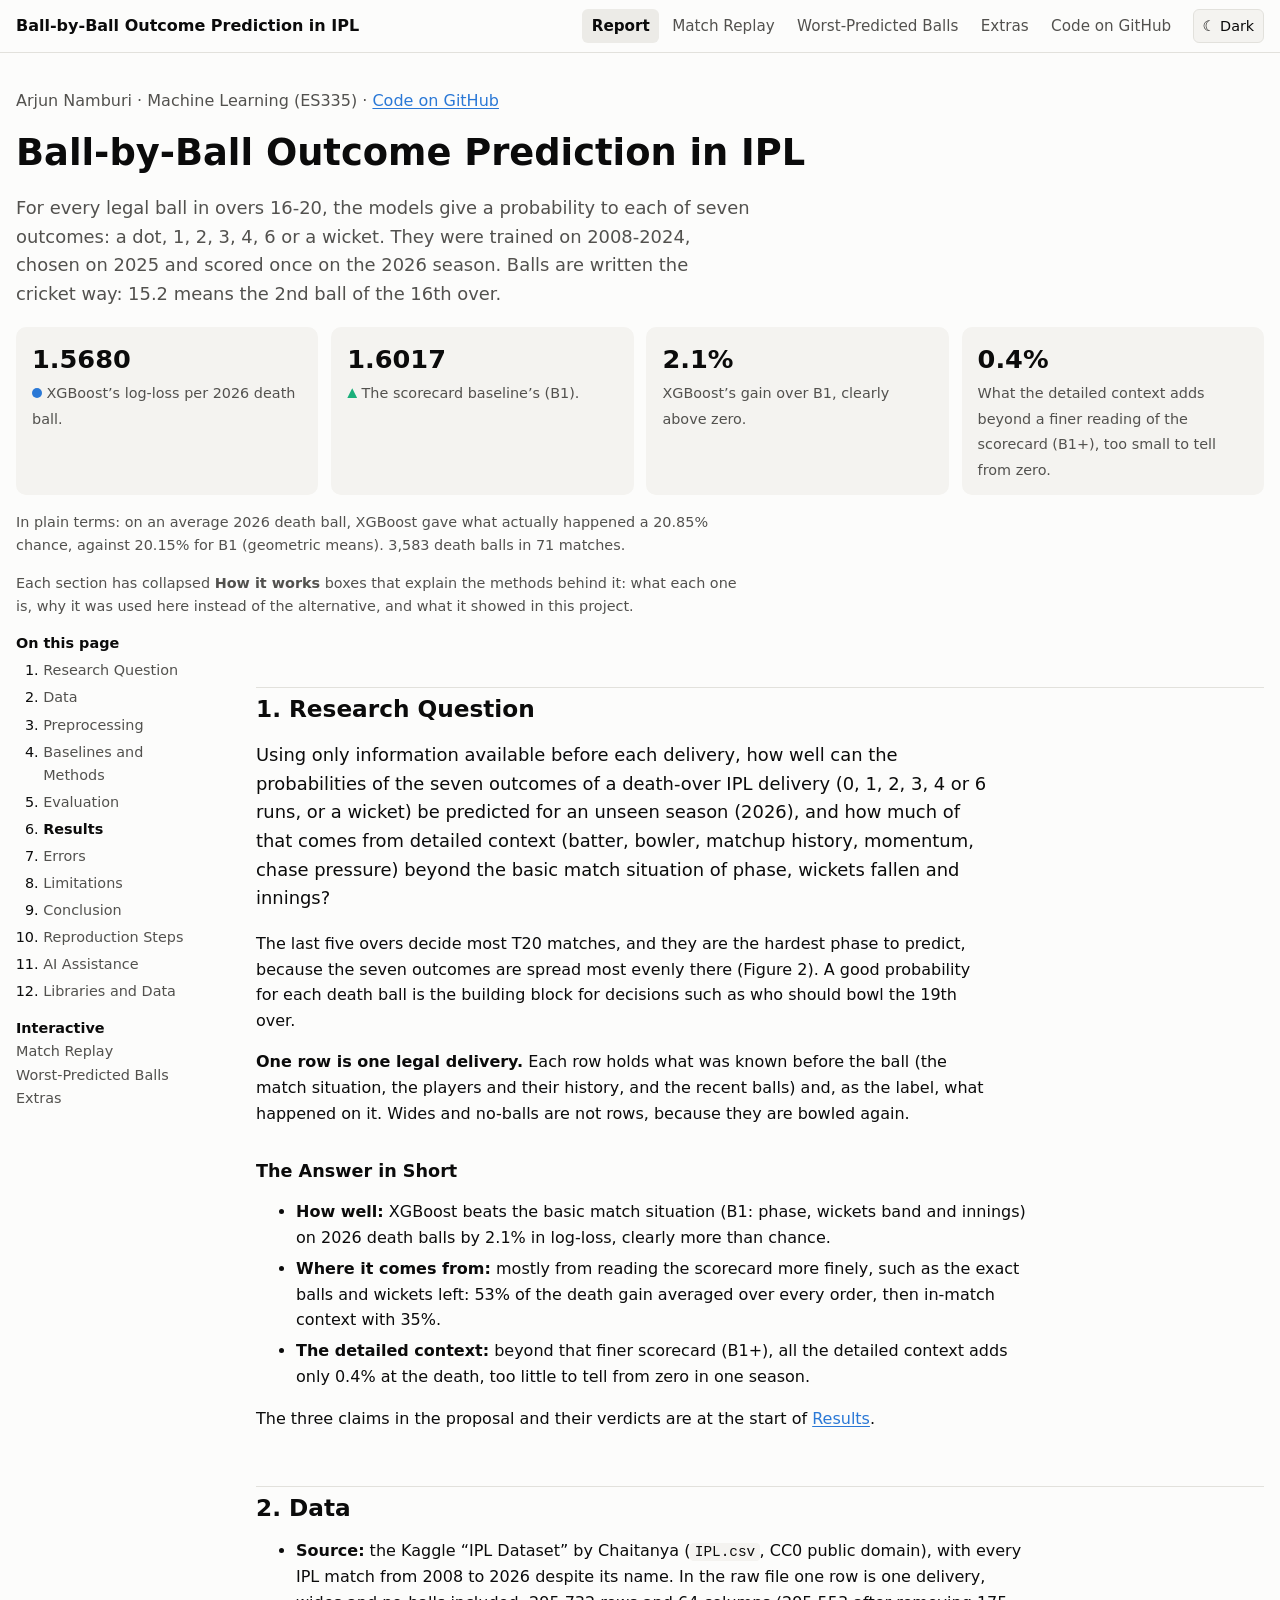
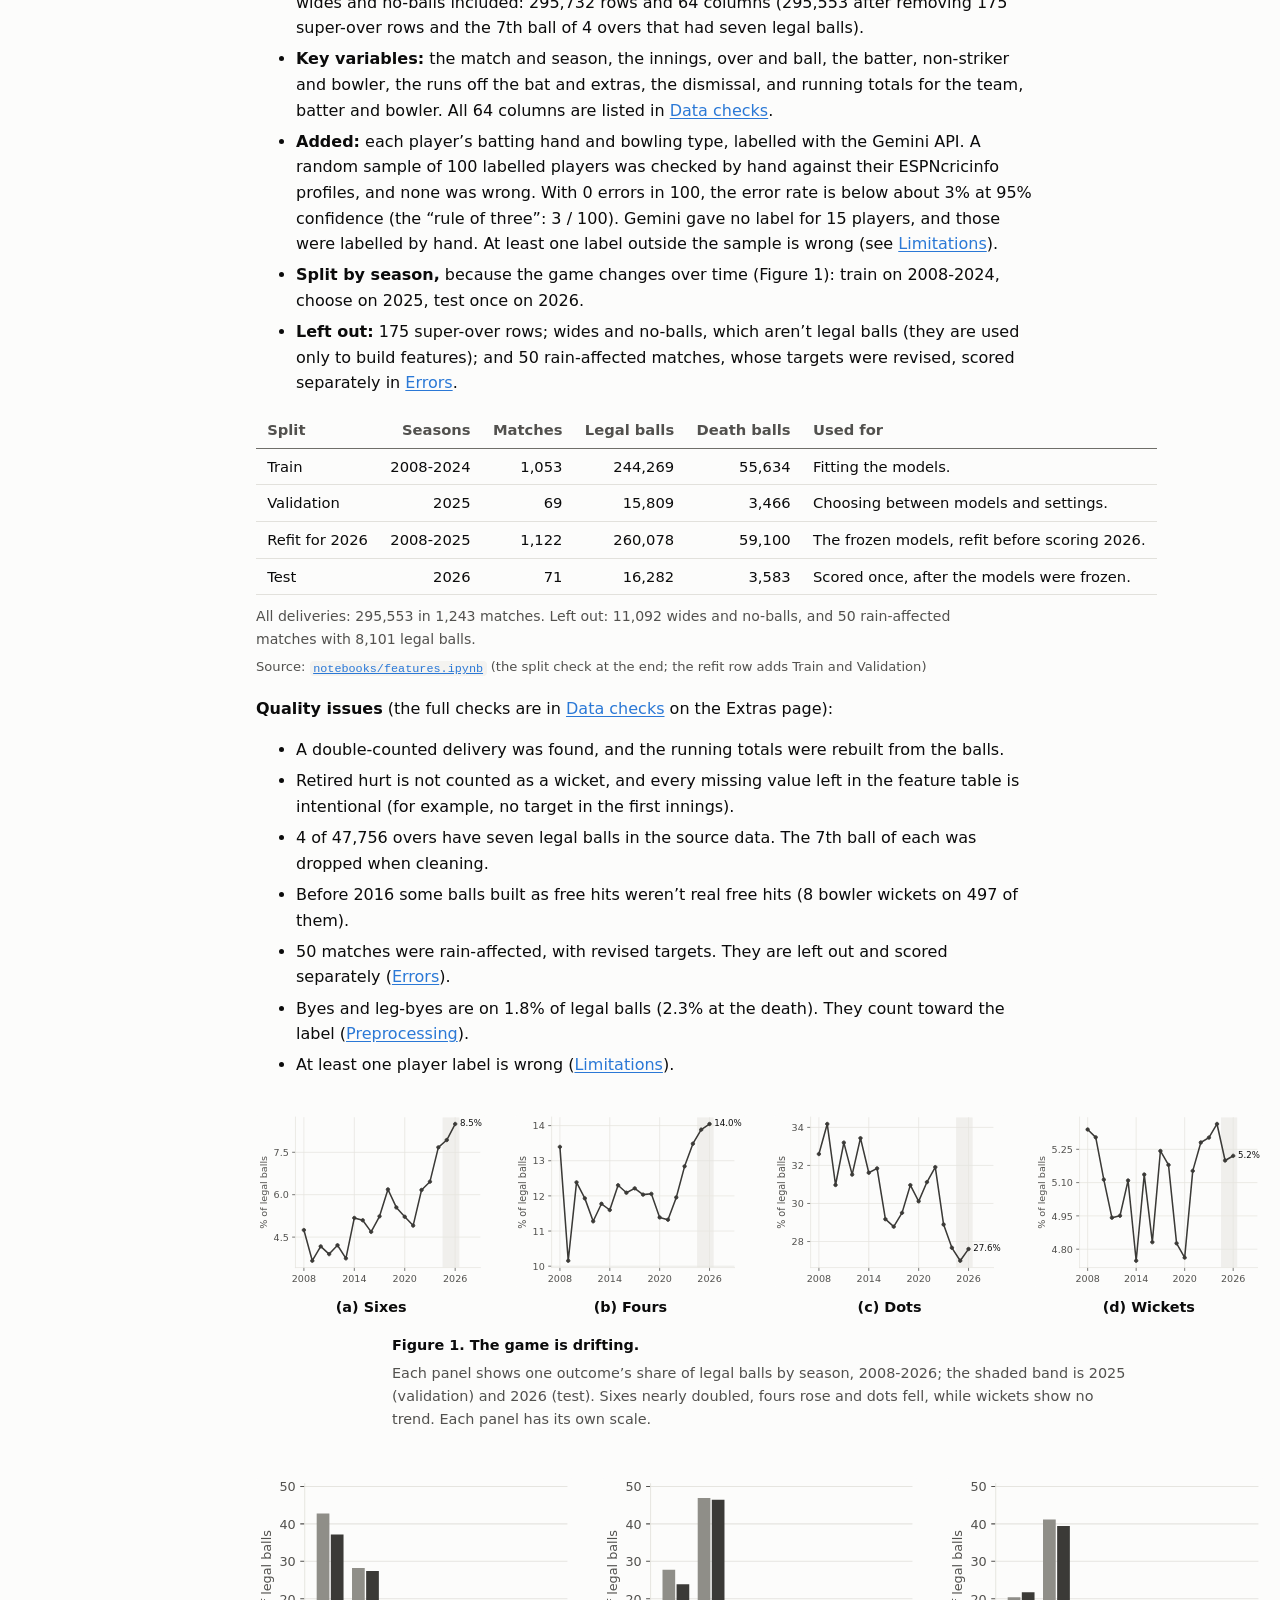
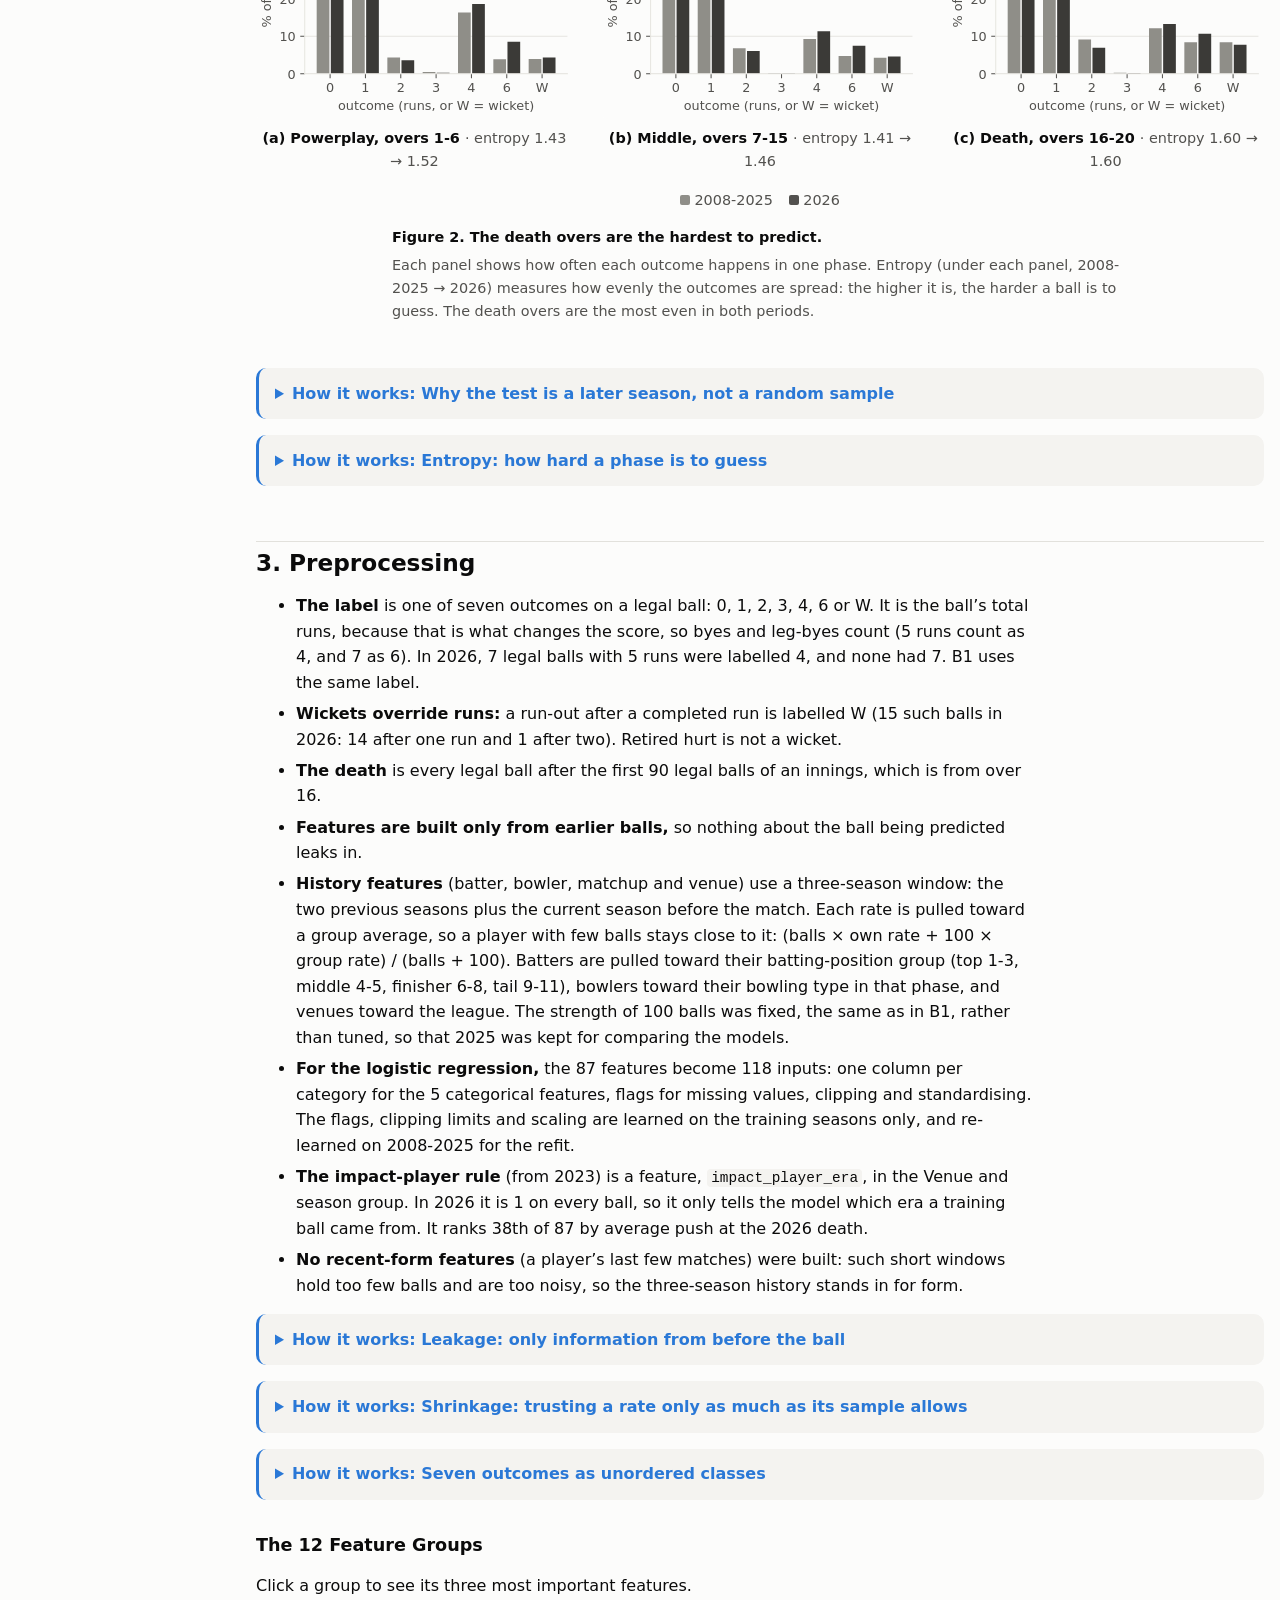
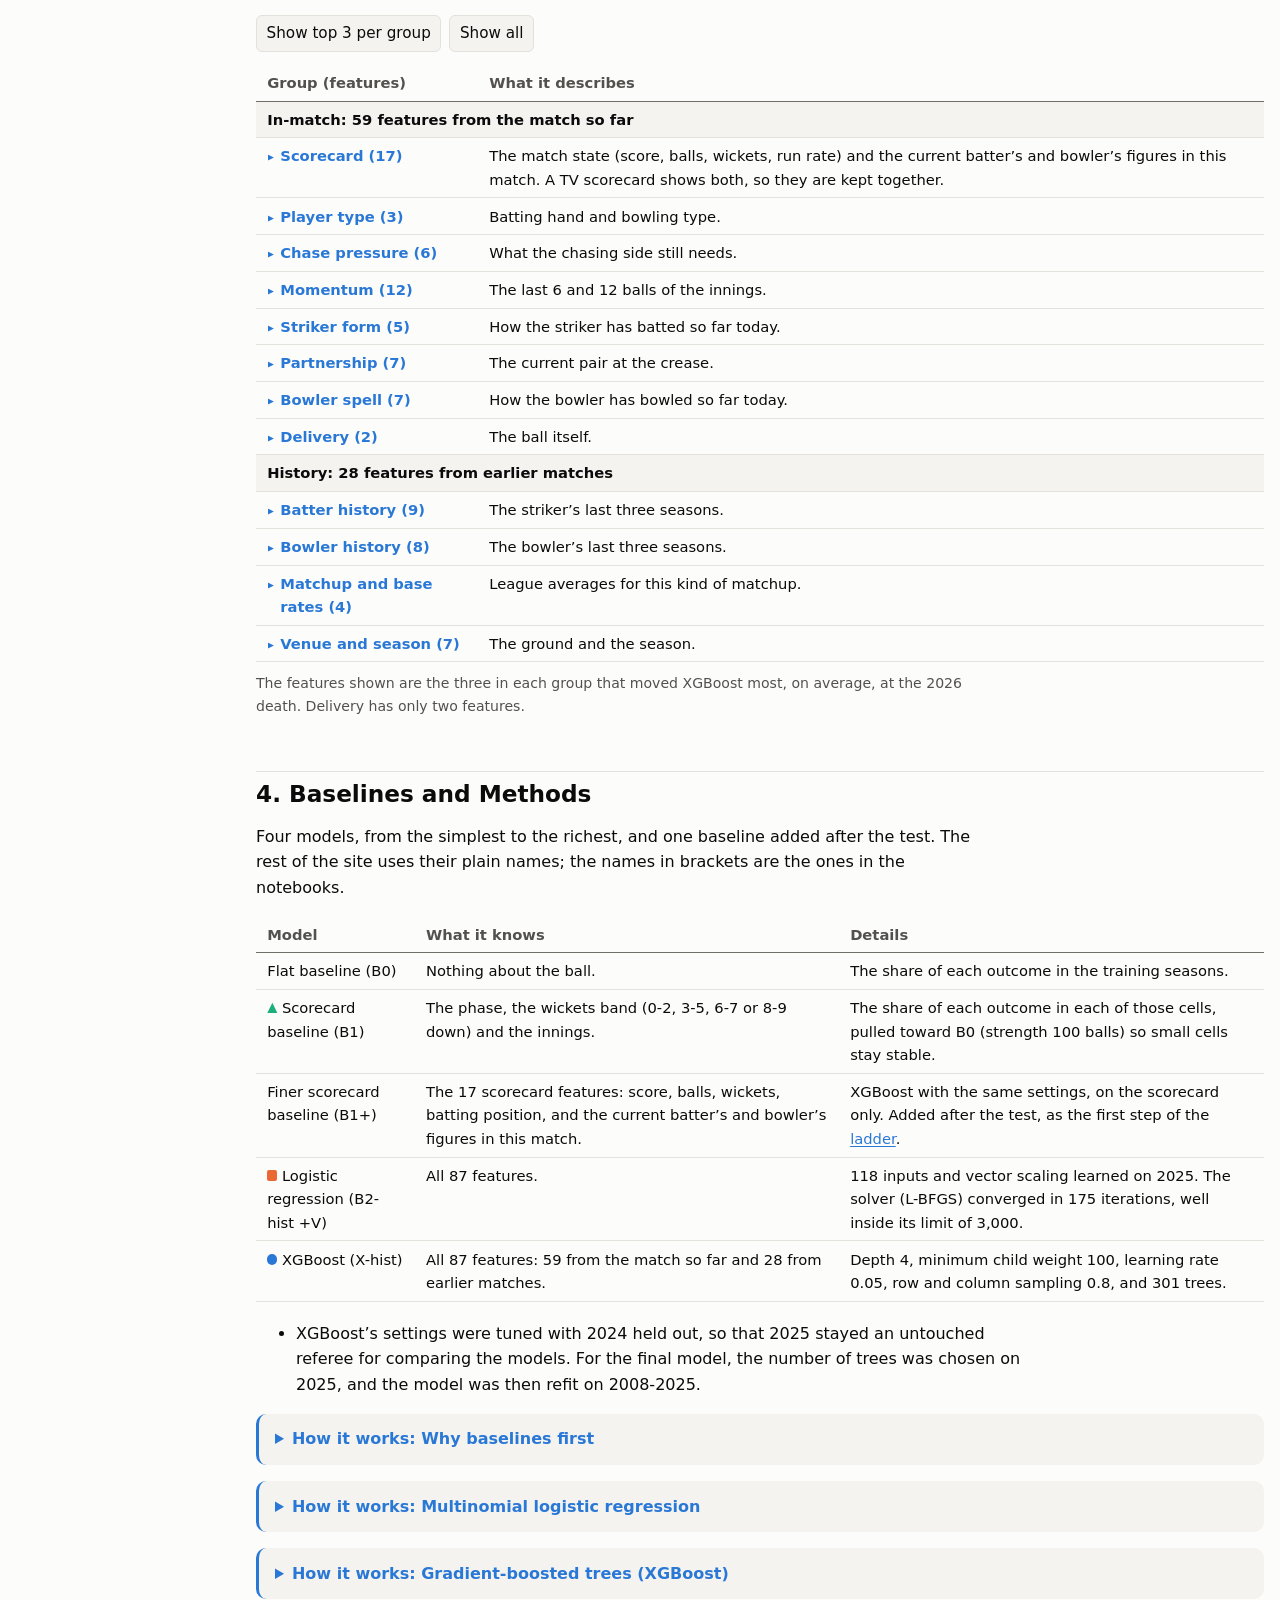
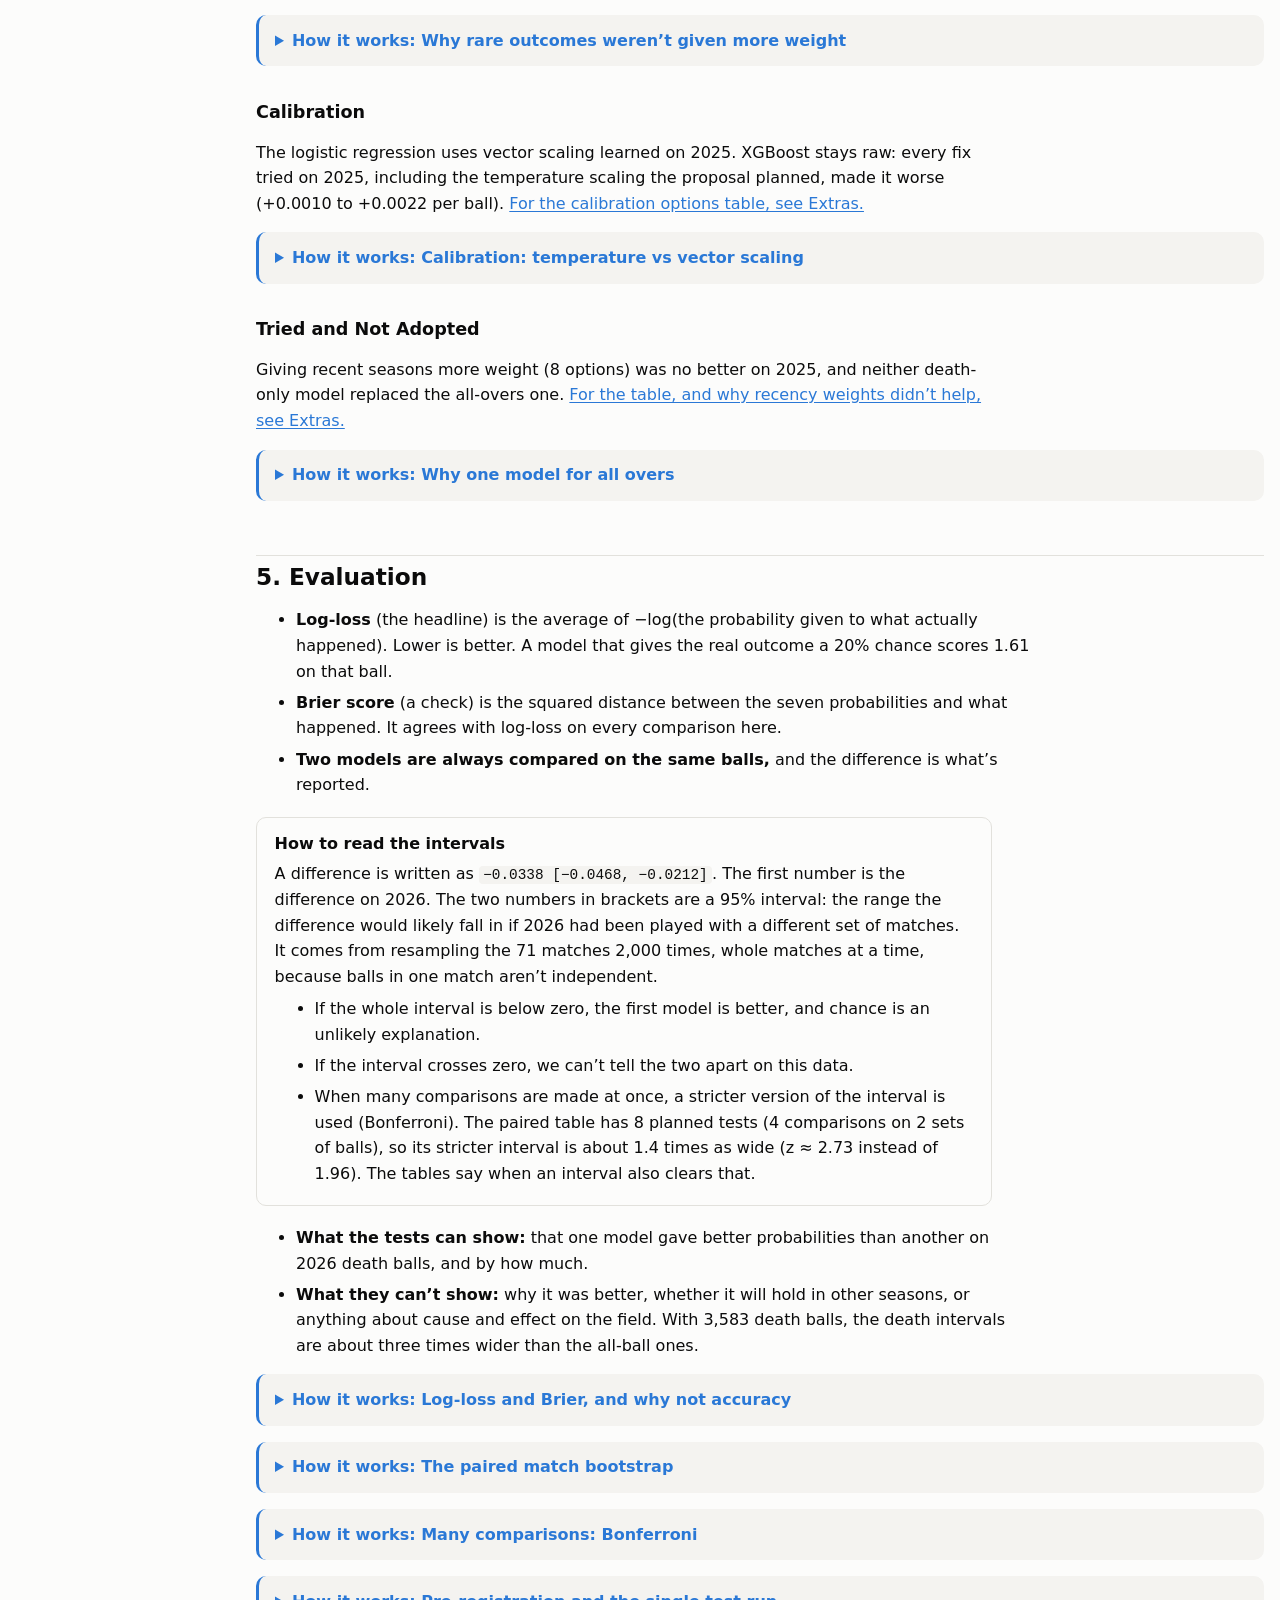
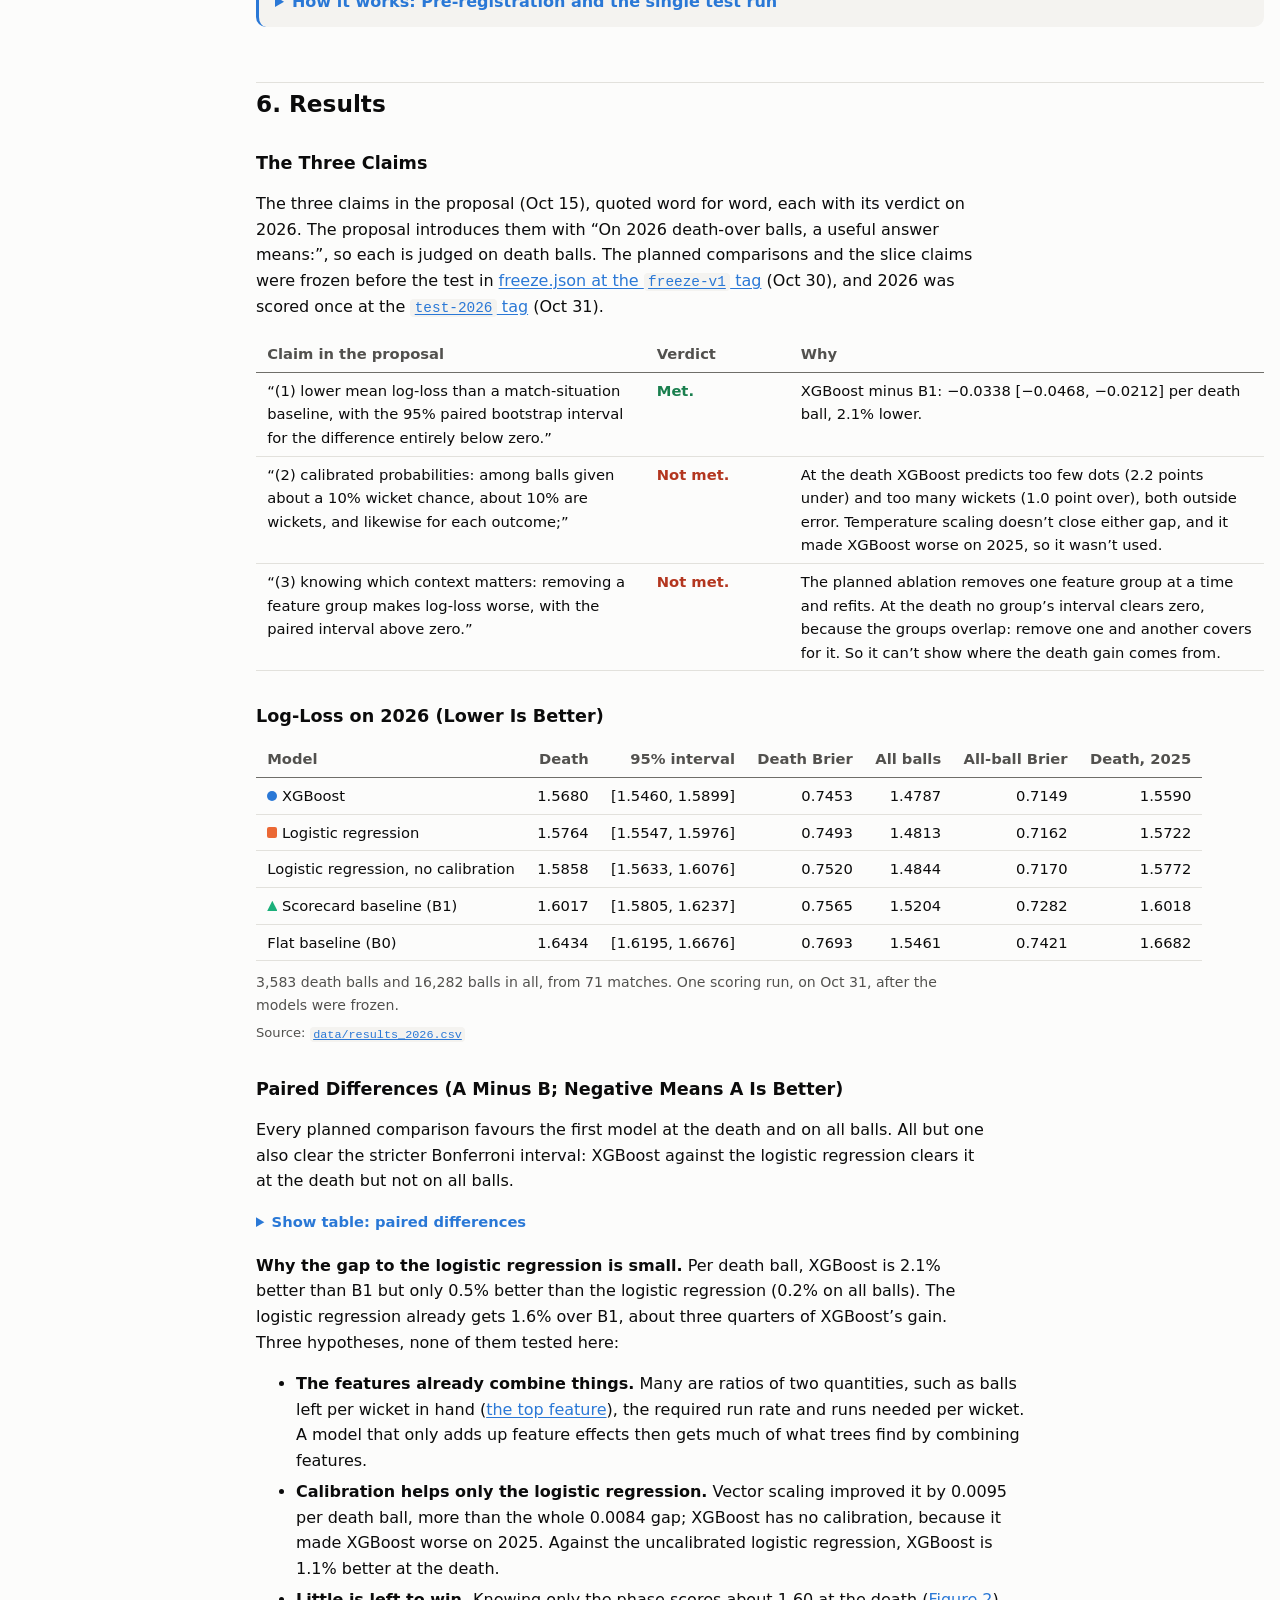
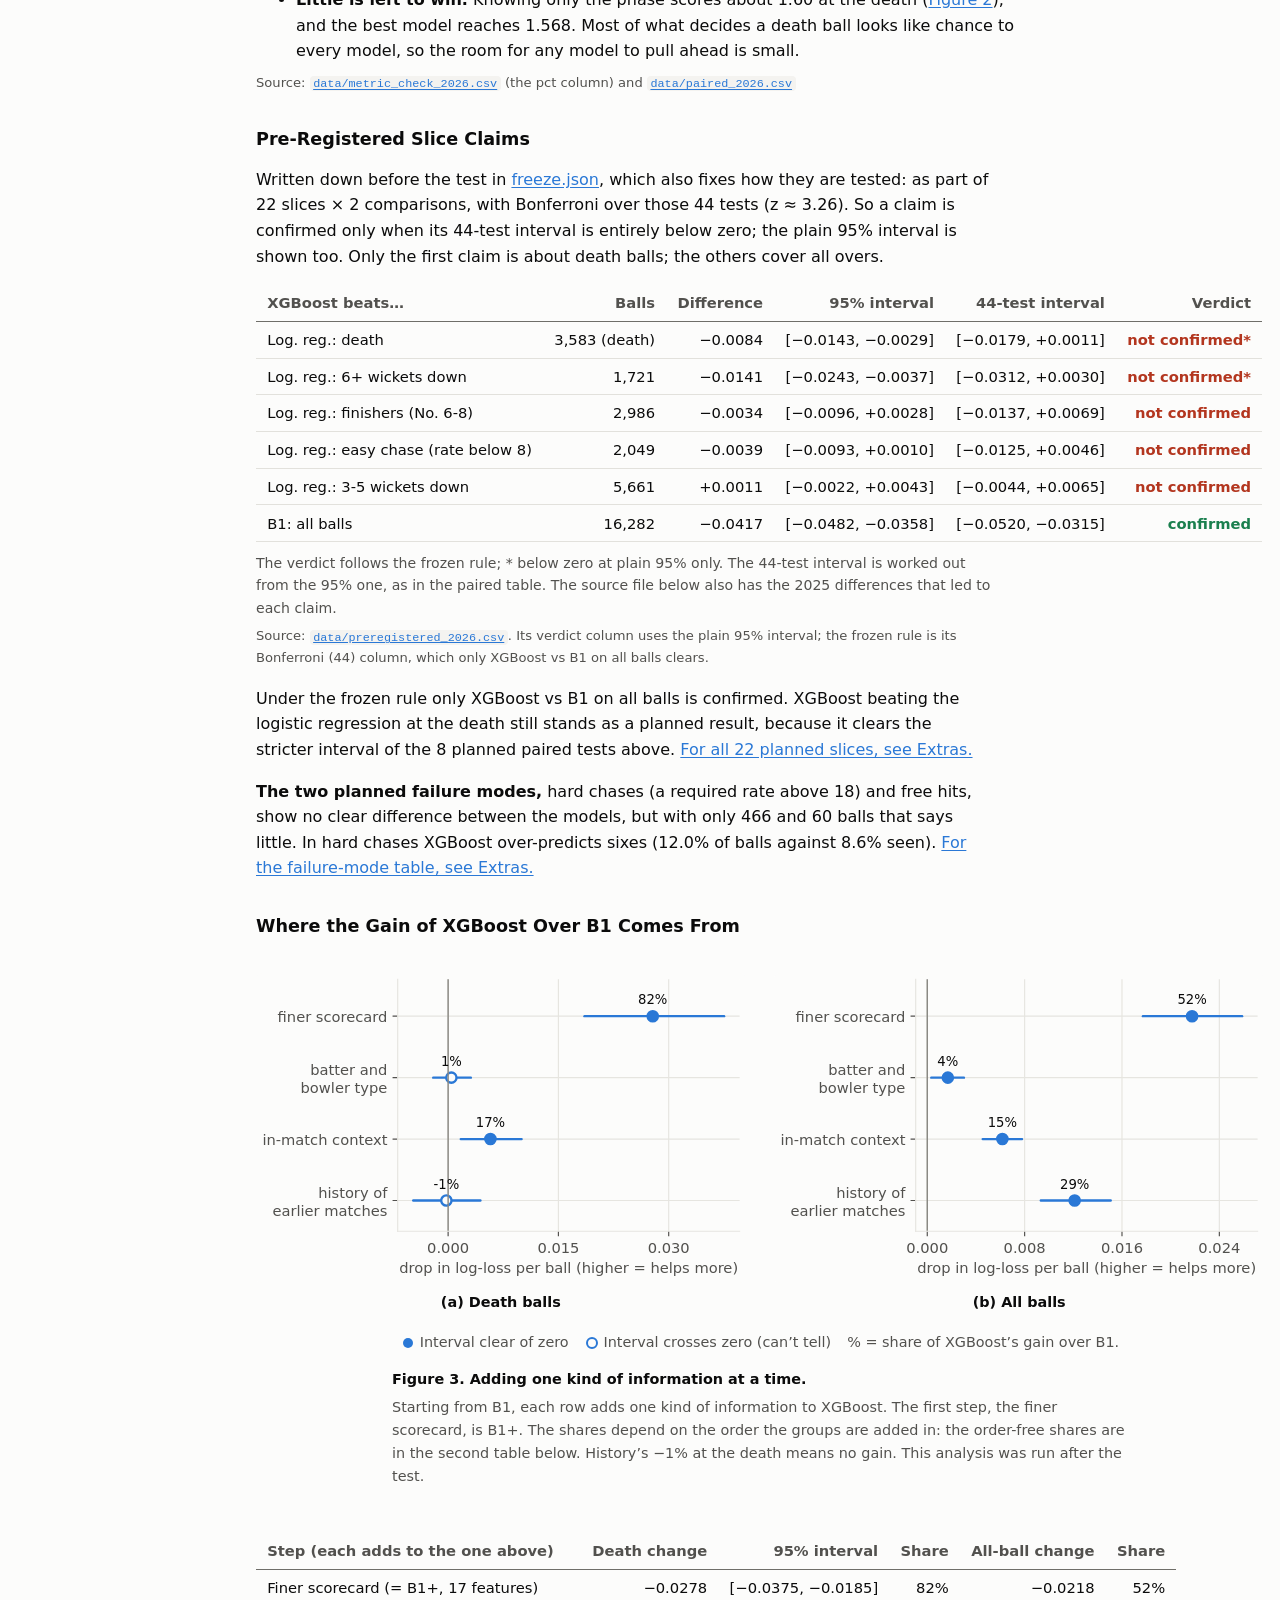
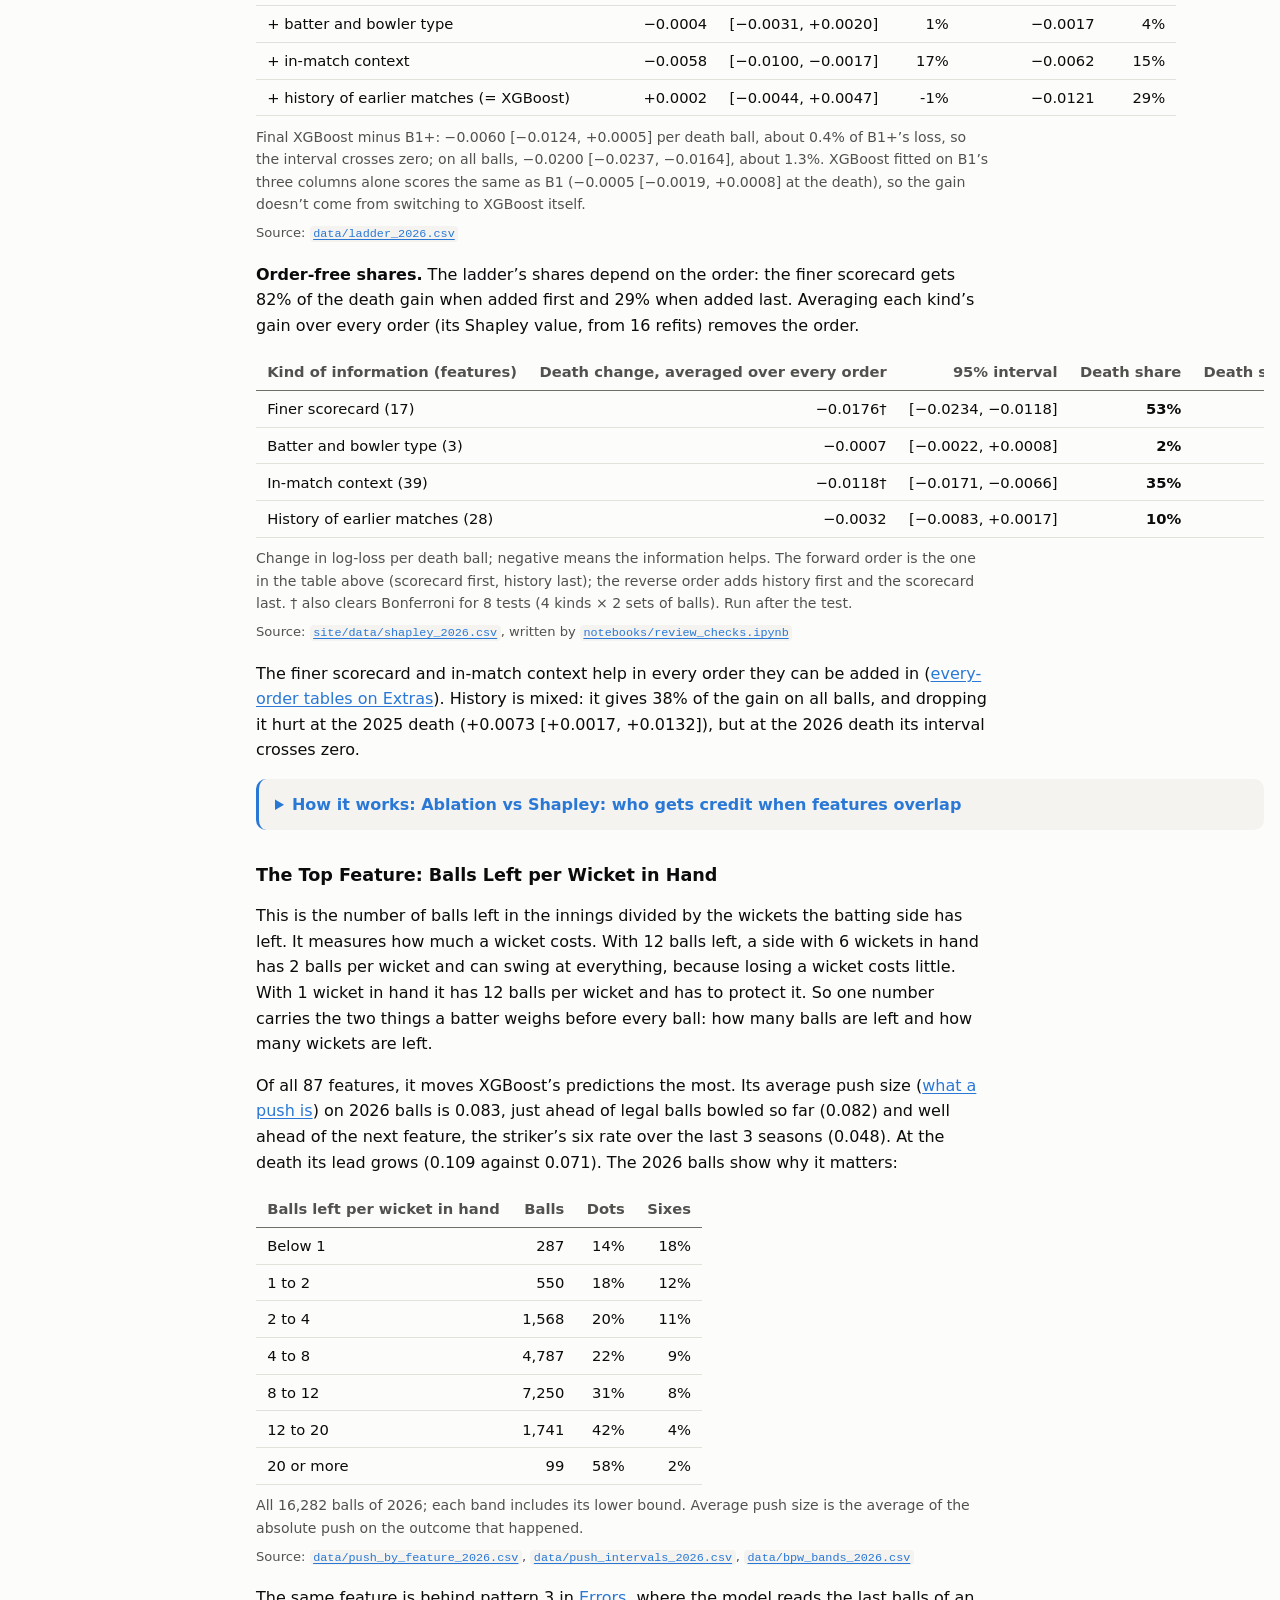
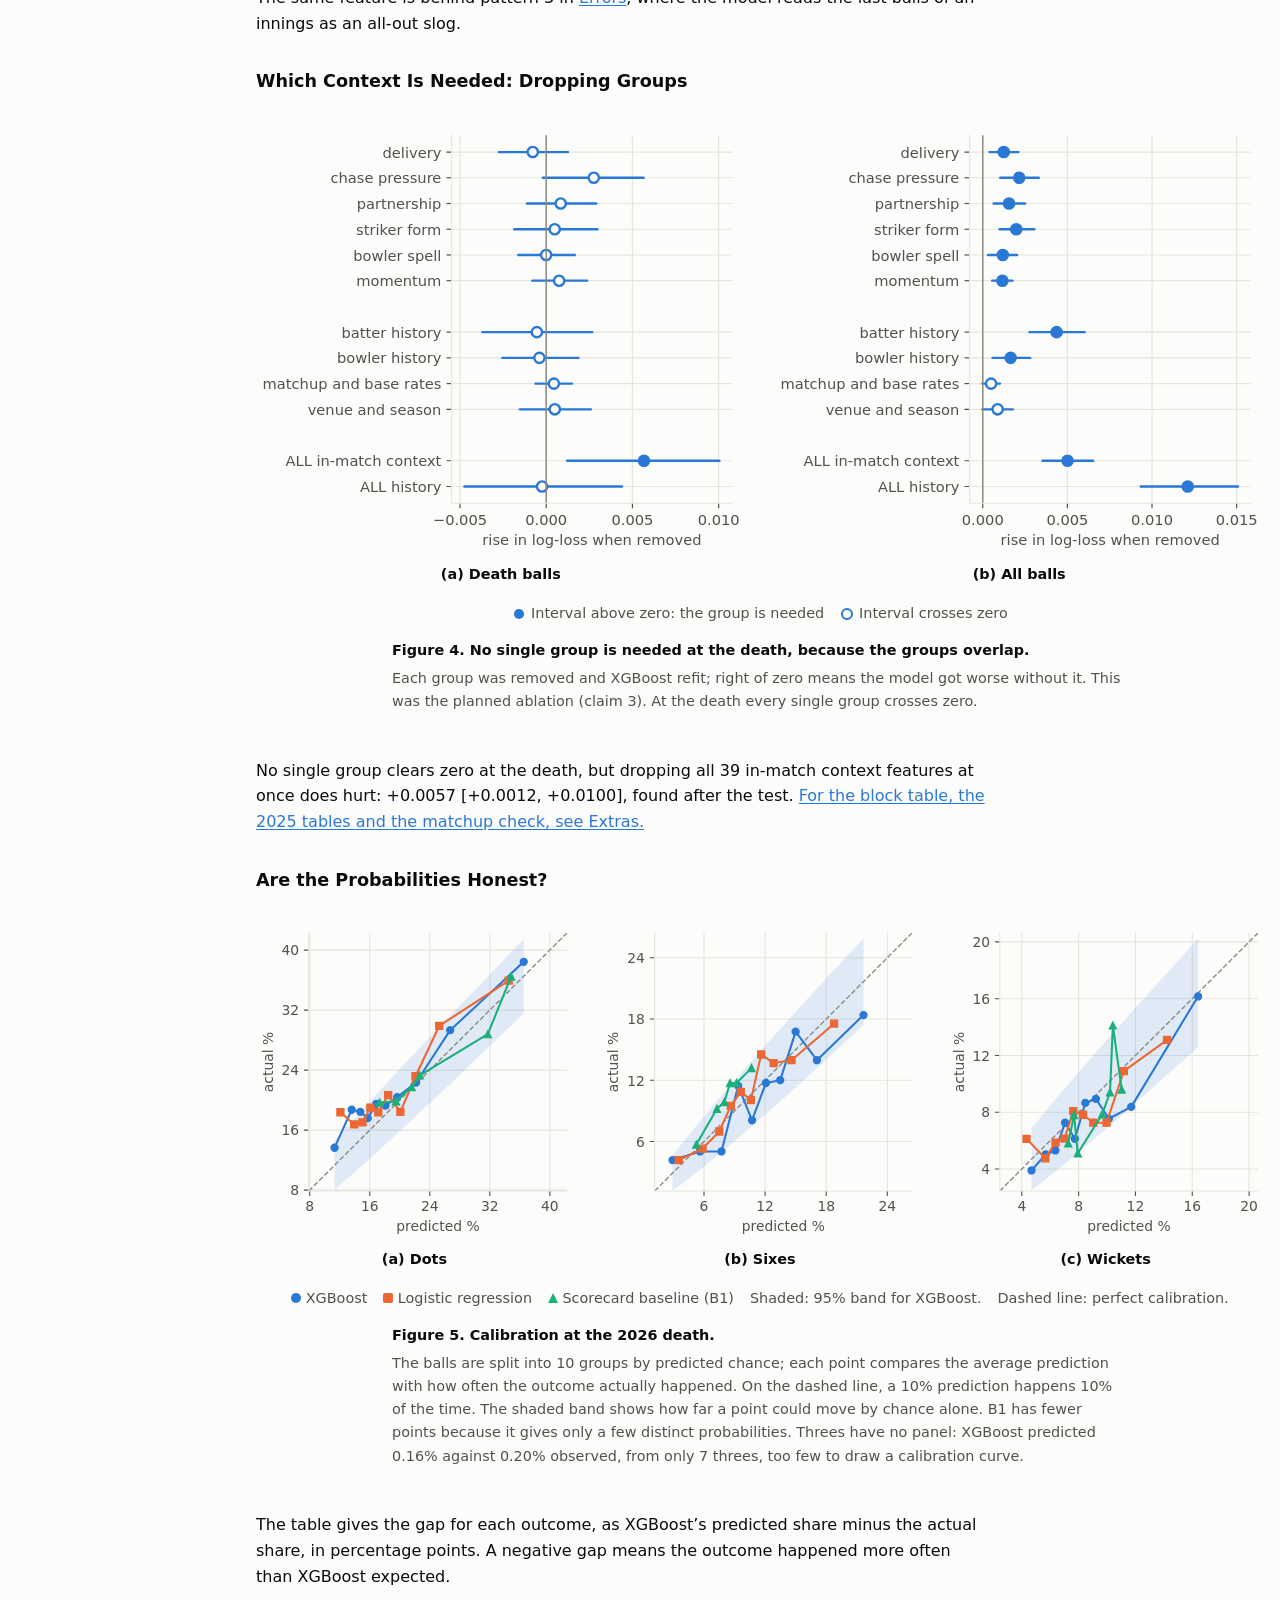
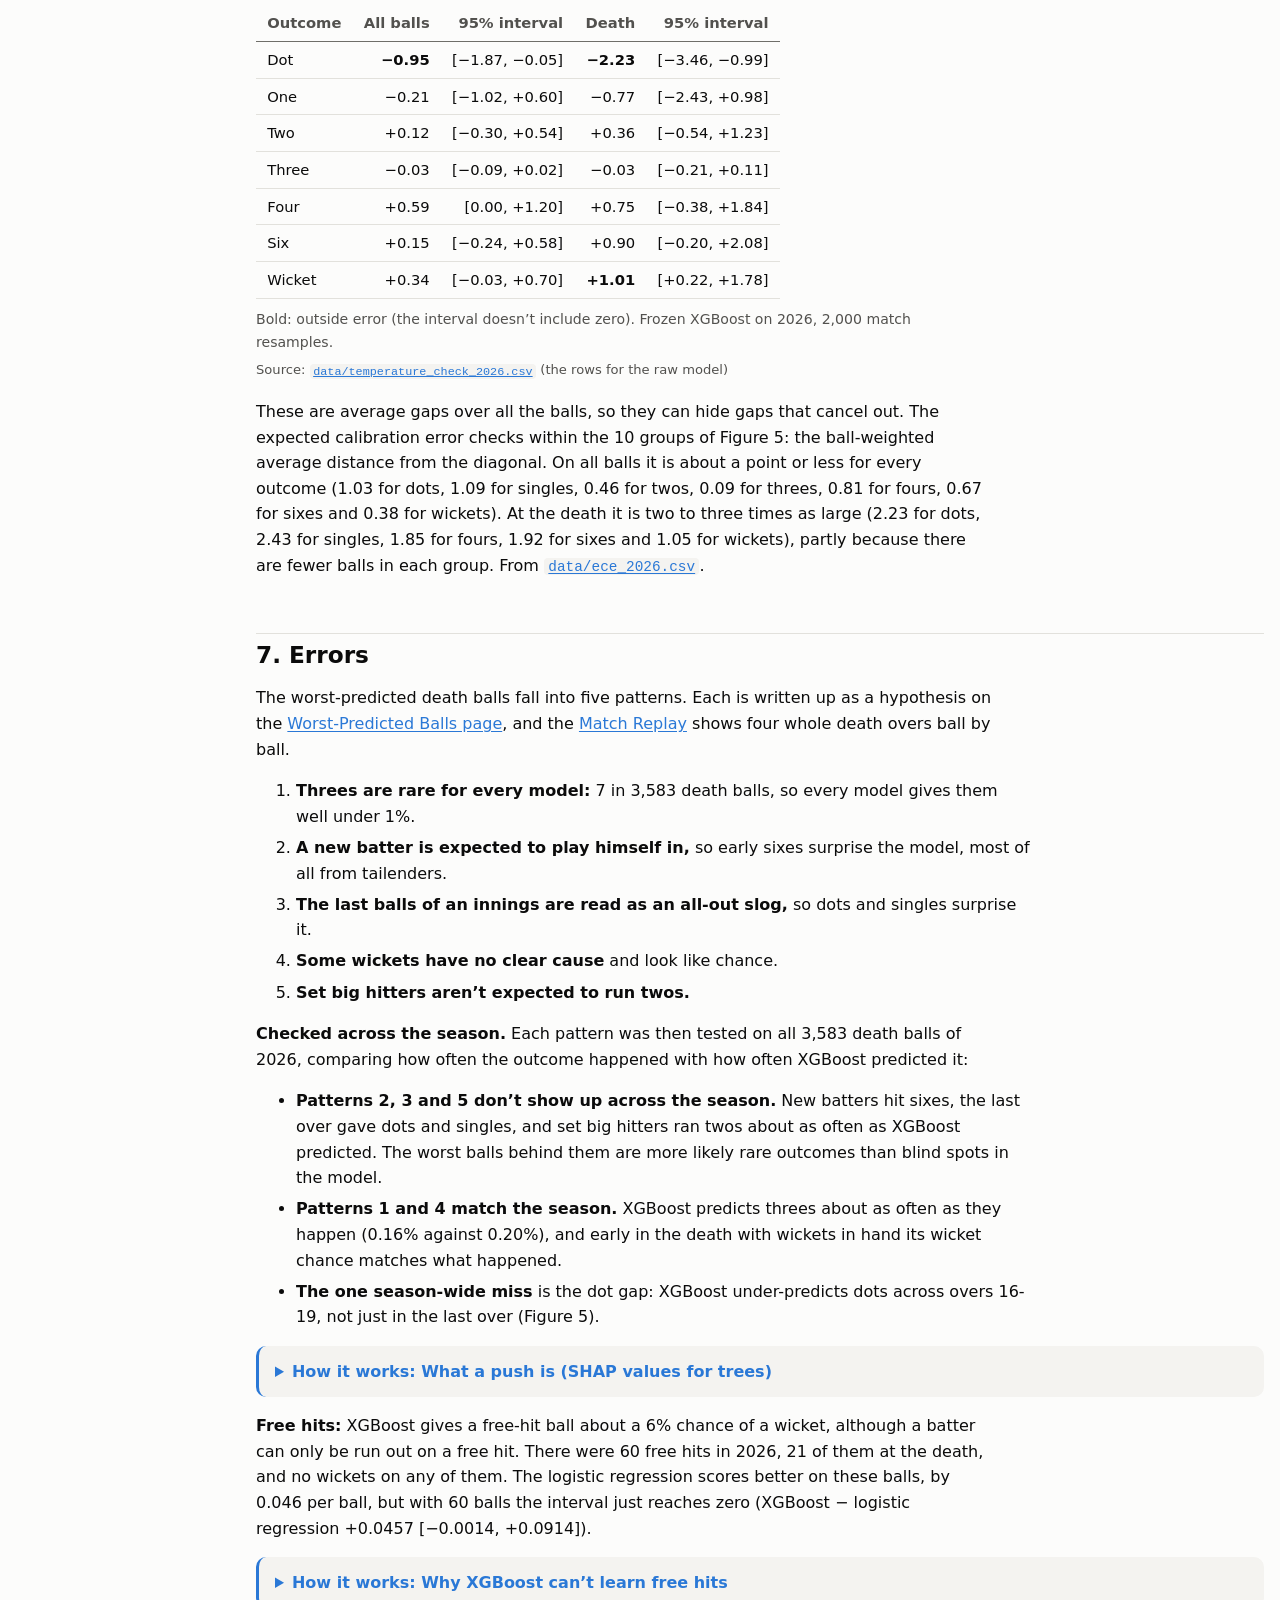
==== index.html @ 98d11770 "AI disclosure: Arjun's wording for his role (site and README)" ====
<!doctype html>
<html lang="en">
<head>
<meta charset="utf-8">
<meta name="viewport" content="width=device-width, initial-scale=1">
<title>Ball-by-Ball Outcome Prediction in IPL</title>
<meta name="description" content="How well can a model predict each ball of the IPL's death overs in a season it has never seen? Tested once on the 2026 season.">
<!-- COPY-PASTE: the report page. Sections follow the proposal. Tables are filled from data/*.csv. -->
<script>try{var t=localStorage.getItem('theme');if(t)document.documentElement.dataset.theme=t;}catch(e){}</script>
<link rel="stylesheet" href="site/css/site.css">
</head>
<body data-root="" data-page="report">
<main>
<p class="muted">Arjun Namburi · Machine Learning (ES335) · <a href="https://github.com/arjunnamburi/ml_death_overs_ipl">Code on GitHub</a></p>
<h1>Ball-by-Ball Outcome Prediction in IPL</h1>
<p class="lede">For every legal ball in overs 16-20, the models give a probability to each of seven outcomes: a dot, 1, 2, 3, 4, 6 or a wicket. They were trained on 2008-2024, chosen on 2025 and scored once on the 2026 season. Balls are written the cricket way: 15.2 means the 2nd ball of the 16th over.</p>

<div class="headline">
  <div class="stat"><b>1.5680</b><span><span class="dot xgb"></span>XGBoost’s log-loss per 2026 death ball.</span></div>
  <div class="stat"><b>1.6017</b><span><span class="dot b1"></span>The scorecard baseline’s (B1).</span></div>
  <div class="stat"><b>2.1%</b><span>XGBoost’s gain over B1, clearly above zero.</span></div>
  <div class="stat"><b>0.4%</b><span>What the detailed context adds beyond a finer reading of the scorecard (B1+), too small to tell from zero.</span></div>
</div>
<p class="muted" style="font-size:.9rem">In plain terms: on an average 2026 death ball, XGBoost gave what actually happened a 20.85% chance, against 20.15% for B1 (geometric means). 3,583 death balls in 71 matches.</p>
<p class="muted" style="font-size:.9rem">Each section has collapsed <b>How it works</b> boxes that explain the methods behind it: what each one is, why it was used here instead of the alternative, and what it showed in this project.</p>


<div class="with-toc">
<nav class="toc" aria-label="Sections">
  <b>On this page</b>
  <ol>
    <li><a href="#question">Research Question</a></li>
    <li><a href="#data">Data</a></li>
    <li><a href="#preprocessing">Preprocessing</a></li>
    <li><a href="#methods">Baselines and Methods</a></li>
    <li><a href="#evaluation">Evaluation</a></li>
    <li><a href="#results">Results</a></li>
    <li><a href="#errors">Errors</a></li>
    <li><a href="#limitations">Limitations</a></li>
    <li><a href="#conclusion">Conclusion</a></li>
    <li><a href="#reproduce">Reproduction Steps</a></li>
    <li><a href="#ai">AI Assistance</a></li>
    <li><a href="#credits">Libraries and Data</a></li>
  </ol>
  <p><b>Interactive</b><br><a href="site/replay.html">Match Replay</a><br><a href="site/worst.html">Worst-Predicted Balls</a><br><a href="site/extras.html">Extras</a></p>
</nav>

<article>

<!-- ================================================================ -->
<h2 id="question">1. Research Question</h2>
<p class="lede" style="color:var(--ink)">Using only information available before each delivery, how well can the probabilities of the seven outcomes of a death-over IPL delivery (0, 1, 2, 3, 4 or 6 runs, or a wicket) be predicted for an unseen season (2026), and how much of that comes from detailed context (batter, bowler, matchup history, momentum, chase pressure) beyond the basic match situation of phase, wickets fallen and innings?</p>
<p>The last five overs decide most T20 matches, and they are the hardest phase to predict, because the seven outcomes are spread most evenly there (Figure 2). A good probability for each death ball is the building block for decisions such as who should bowl the 19th over.</p>
<p><b>One row is one legal delivery.</b> Each row holds what was known before the ball (the match situation, the players and their history, and the recent balls) and, as the label, what happened on it. Wides and no-balls are not rows, because they are bowled again.</p>
<h3>The Answer in Short</h3>
<ul>
  <li><b>How well:</b> XGBoost beats the basic match situation (B1: phase, wickets band and innings) on 2026 death balls by 2.1% in log-loss, clearly more than chance.</li>
  <li><b>Where it comes from:</b> mostly from reading the scorecard more finely, such as the exact balls and wickets left: 53% of the death gain averaged over every order, then in-match context with 35%.</li>
  <li><b>The detailed context:</b> beyond that finer scorecard (B1+), all the detailed context adds only 0.4% at the death, too little to tell from zero in one season.</li>
</ul>
<p>The three claims in the proposal and their verdicts are at the start of <a href="#claims">Results</a>.</p>

<!-- ================================================================ -->
<h2 id="data">2. Data</h2>
<ul>
  <li><b>Source:</b> the Kaggle “IPL Dataset” by Chaitanya (<code>IPL.csv</code>, CC0 public domain), with every IPL match from 2008 to 2026 despite its name. In the raw file one row is one delivery, wides and no-balls included: 295,732 rows and 64 columns (295,553 after removing 175 super-over rows and the 7th ball of 4 overs that had seven legal balls).</li>
  <li><b>Key variables:</b> the match and season, the innings, over and ball, the batter, non-striker and bowler, the runs off the bat and extras, the dismissal, and running totals for the team, batter and bowler. All 64 columns are listed in <a href="site/extras.html#data-checks">Data checks</a>.</li>
  <li><b>Added:</b> each player’s batting hand and bowling type, labelled with the Gemini API. A random sample of 100 labelled players was checked by hand against their ESPNcricinfo profiles, and none was wrong. With 0 errors in 100, the error rate is below about 3% at 95% confidence (the “rule of three”: 3 / 100). Gemini gave no label for 15 players, and those were labelled by hand. At least one label outside the sample is wrong (see <a href="#limitations">Limitations</a>).</li>
  <li><b>Split by season,</b> because the game changes over time (Figure 1): train on 2008-2024, choose on 2025, test once on 2026.</li>
  <li><b>Left out:</b> 175 super-over rows; wides and no-balls, which aren’t legal balls (they are used only to build features); and 50 rain-affected matches, whose targets were revised, scored separately in <a href="#errors">Errors</a>.</li>
</ul>
<div class="table-wrap"><table>
<thead><tr><th>Split</th><th>Seasons</th><th>Matches</th><th>Legal balls</th><th>Death balls</th><th class="l">Used for</th></tr></thead>
<tbody>
<tr><td>Train</td><td>2008-2024</td><td>1,053</td><td>244,269</td><td>55,634</td><td class="l">Fitting the models.</td></tr>
<tr><td>Validation</td><td>2025</td><td>69</td><td>15,809</td><td>3,466</td><td class="l">Choosing between models and settings.</td></tr>
<tr><td>Refit for 2026</td><td>2008-2025</td><td>1,122</td><td>260,078</td><td>59,100</td><td class="l">The frozen models, refit before scoring 2026.</td></tr>
<tr><td>Test</td><td>2026</td><td>71</td><td>16,282</td><td>3,583</td><td class="l">Scored once, after the models were frozen.</td></tr>
</tbody>
</table></div>
<p class="muted" style="font-size:.88rem;margin-top:-.6rem">All deliveries: 295,553 in 1,243 matches. Left out: 11,092 wides and no-balls, and 50 rain-affected matches with 8,101 legal balls.</p>
<p class="src">Source: <a href="https://github.com/arjunnamburi/ml_death_overs_ipl/blob/main/notebooks/features.ipynb"><code>notebooks/features.ipynb</code></a> (the split check at the end; the refit row adds Train and Validation)</p>
<p><b>Quality issues</b> (the full checks are in <a href="site/extras.html#data-checks">Data checks</a> on the Extras page):</p>
<ul>
  <li>A double-counted delivery was found, and the running totals were rebuilt from the balls.</li>
  <li>Retired hurt is not counted as a wicket, and every missing value left in the feature table is intentional (for example, no target in the first innings).</li>
  <li>4 of 47,756 overs have seven legal balls in the source data. The 7th ball of each was dropped when cleaning.</li>
  <li>Before 2016 some balls built as free hits weren’t real free hits (8 bowler wickets on 497 of them).</li>
  <li>50 matches were rain-affected, with revised targets. They are left out and scored separately (<a href="#errors">Errors</a>).</li>
  <li>Byes and leg-byes are on 1.8% of legal balls (2.3% at the death). They count toward the label (<a href="#preprocessing">Preprocessing</a>).</li>
  <li>At least one player label is wrong (<a href="#limitations">Limitations</a>).</li>
</ul>

<figure class="fig">
  <div class="panels p4">
    <div class="panel"><img data-fig="site/img/drift_sixes" alt="Sixes rose from about 4% of legal balls in 2009 to 8.5% in 2026." width="330" height="250" loading="lazy"><span class="plabel">(a) Sixes</span></div>
    <div class="panel"><img data-fig="site/img/drift_fours" alt="Fours rose to 14% of legal balls by 2026." width="330" height="250" loading="lazy"><span class="plabel">(b) Fours</span></div>
    <div class="panel"><img data-fig="site/img/drift_dots" alt="Dots fell from about 34% to 27-28% of legal balls." width="330" height="250" loading="lazy"><span class="plabel">(c) Dots</span></div>
    <div class="panel"><img data-fig="site/img/drift_wickets" alt="Wickets move between about 4.8% and 5.4% with no trend." width="330" height="250" loading="lazy"><span class="plabel">(d) Wickets</span></div>
  </div>
  <figcaption><b>Figure 1. The game is drifting.</b> Each panel shows one outcome’s share of legal balls by season, 2008-2026; the shaded band is 2025 (validation) and 2026 (test). Sixes nearly doubled, fours rose and dots fell, while wickets show no trend. Each panel has its own scale.</figcaption>
</figure>

<figure class="fig">
  <div class="panels p3">
    <div class="panel"><img data-fig="site/img/phase_powerplay" alt="Powerplay outcome shares: in 2026 fewer dots and more fours and sixes than in 2008-2025." width="340" height="260" loading="lazy"><span class="plabel">(a) Powerplay, overs 1-6 <span>· entropy 1.43 → 1.52</span></span></div>
    <div class="panel"><img data-fig="site/img/phase_middle" alt="Middle-overs outcome shares: in 2026 fewer dots and more boundaries." width="340" height="260" loading="lazy"><span class="plabel">(b) Middle, overs 7-15 <span>· entropy 1.41 → 1.46</span></span></div>
    <div class="panel"><img data-fig="site/img/phase_death" alt="Death-overs outcome shares: the most even spread of outcomes in both periods." width="340" height="260" loading="lazy"><span class="plabel">(c) Death, overs 16-20 <span>· entropy 1.60 → 1.60</span></span></div>
  </div>
  <div class="legend"><span><span class="dot" style="background:#8f8e88;border-radius:2px"></span>2008-2025</span><span><span class="dot" style="background:var(--ink-2);border-radius:2px"></span>2026</span></div>
  <figcaption><b>Figure 2. The death overs are the hardest to predict.</b> Each panel shows how often each outcome happens in one phase. Entropy (under each panel, 2008-2025 → 2026) measures how evenly the outcomes are spread: the higher it is, the harder a ball is to guess. The death overs are the most even in both periods.</figcaption>
</figure>
<details class="howto concept"><summary>How it works: Why the test is a later season, not a random sample</summary><ul><li><b>What:</b> A time-based split trains on earlier seasons and tests on a later one. A random split would mix balls from every season into both sets.</li><li><b>Why here:</b> The game drifts (Figure 1): sixes nearly doubled from 2008 to 2026. A random split would let the model see 2026-style balls in training, so the test would look better than real use, where the model always predicts a season it hasn’t seen. Splitting by season also keeps every match whole, because balls in one match share a pitch, teams and conditions.</li><li><b>The choice:</b> Train on 2008-2024, choose between models on 2025 (validation), and score 2026 once. Choosing on a separate season keeps the test untouched: any choice made by looking at a set makes that set’s score optimistic.</li><li><b>What it showed:</b> The drift still matters. Trained up to 2025, XGBoost still under-predicts 2026 dots at the death, and calibration learned on one season didn’t carry over to the next (see the calibration box in section 4).</li><li><b>Trees can’t follow a trend:</b> A tree’s output is constant beyond its last split, so XGBoost treats a new season like the most similar seasons it was trained on and can’t carry a rising trend forward. The logistic regression can, but only in a straight line. That can’t explain the 2026 dot gap, though: death dots rose from 19.2% in 2025 to 21.8% in 2026, against the long trend, so a model that carried the trend forward would have missed by more. The dot gap looks like a change in 2026 itself rather than a failure to extrapolate, although this was not tested.</li></ul></details>
<details class="howto concept"><summary>How it works: Entropy: how hard a phase is to guess</summary><ul><li><b>What:</b> For outcome shares p<sub>1</sub> … p<sub>7</sub>, entropy is H = −Σ p<sub>k</sub> ln p<sub>k</sub>. It is 0 when one outcome always happens and largest, ln 7 ≈ 1.95, when all seven are equally likely.</li><li><b>Link to log-loss:</b> A model that knows only a phase’s true outcome shares, and gives every ball in the phase those shares, scores a log-loss equal to the entropy. So entropy is the score of “knowing the phase and nothing else”.</li><li><b>What it showed:</b> The death is the most even phase (1.60), so it is the hardest to guess. B1 scores 1.6017 at the 2026 death, about that level. XGBoost’s 1.5680 is below it, so the ball-level features tell it something beyond the phase.</li><li><b>Entropy plus a drift penalty:</b> A fixed set of shares q, learned on past seasons, scores H(p) + KL(p‖q) on balls whose true shares are p. The KL divergence is never negative and is zero only when q = p, so any mismatch, including drift between seasons, adds to the score. B0 gives every death ball the all-overs training shares (31% dots, against 22% at the 2026 death), so it scores 1.6434 against the 2026 death entropy of 1.6011: its KL penalty is 0.042. B1 is not one fixed set of shares but one per cell, so it can gain from its cells and pay a penalty at once; at 1.6017 the two roughly cancel.</li></ul></details>
<!-- ================================================================ -->
<h2 id="preprocessing">3. Preprocessing</h2>
<ul>
  <li><b>The label</b> is one of seven outcomes on a legal ball: 0, 1, 2, 3, 4, 6 or W. It is the ball’s total runs, because that is what changes the score, so byes and leg-byes count (5 runs count as 4, and 7 as 6). In 2026, 7 legal balls with 5 runs were labelled 4, and none had 7. B1 uses the same label.</li>
  <li><b>Wickets override runs:</b> a run-out after a completed run is labelled W (15 such balls in 2026: 14 after one run and 1 after two). Retired hurt is not a wicket.</li>
  <li><b>The death</b> is every legal ball after the first 90 legal balls of an innings, which is from over 16.</li>
  <li><b>Features are built only from earlier balls,</b> so nothing about the ball being predicted leaks in.</li>
  <li><b>History features</b> (batter, bowler, matchup and venue) use a three-season window: the two previous seasons plus the current season before the match. Each rate is pulled toward a group average, so a player with few balls stays close to it: (balls × own rate + 100 × group rate) / (balls + 100). Batters are pulled toward their batting-position group (top 1-3, middle 4-5, finisher 6-8, tail 9-11), bowlers toward their bowling type in that phase, and venues toward the league. The strength of 100 balls was fixed, the same as in B1, rather than tuned, so that 2025 was kept for comparing the models.</li>
  <li><b>For the logistic regression,</b> the 87 features become 118 inputs: one column per category for the 5 categorical features, flags for missing values, clipping and standardising. The flags, clipping limits and scaling are learned on the training seasons only, and re-learned on 2008-2025 for the refit.</li>
  <li><b>The impact-player rule</b> (from 2023) is a feature, <code>impact_player_era</code>, in the Venue and season group. In 2026 it is 1 on every ball, so it only tells the model which era a training ball came from. It ranks 38th of 87 by average push at the 2026 death.</li>
  <li><b>No recent-form features</b> (a player’s last few matches) were built: such short windows hold too few balls and are too noisy, so the three-season history stands in for form.</li>
</ul>

<details class="howto concept"><summary>How it works: Leakage: only information from before the ball</summary><ul><li><b>What:</b> Leakage is a feature that holds information not known when the prediction is made. The classic case is a running total that already includes the ball being predicted.</li><li><b>Why it matters:</b> A leaked feature makes a model look far better on the test than it could ever be in use. In ball-by-ball data it hides easily: the raw file’s running totals for the team, batter and bowler are taken after the ball.</li><li><b>The choice:</b> Every in-match feature is built from earlier balls only, so running totals are shifted back one ball. History windows use the two previous seasons plus the current season <i>before this match</i>, never the match itself.</li><li><b>The red flags:</b> Leakage makes a model look too good: a score better than plausible, or one feature carrying an implausible share of the predictions. Neither appeared. XGBoost’s 1.568 at the death is only a little below the 1.60 entropy of the phase, and the feature that moves XGBoost most accounts for only 9% of the total size of the pushes at the 2026 death. (A richer model doing <i>worse</i> than a simpler one would point to a bug or overfitting, not to leakage.)</li><li><b>A direct check:</b> After a double-counted delivery was found (section 2), the running totals were rebuilt from the balls themselves rather than taken from the raw file. Then, for all 74 matches of 2026 (17,523 deliveries, rain-affected matches included), every running total in the feature table (the team’s, batter’s, bowler’s and non-striker’s runs and balls, and the team’s and bowler’s wickets) was recomputed from earlier balls only, and it matched on every row; the first ball of all 147 innings starts from zero. The windowed features (last 6 and 12 balls, and history) weren’t rechecked this way.</li></ul></details>
<details class="howto concept"><summary>How it works: Shrinkage: trusting a rate only as much as its sample allows</summary><ul><li><b>What:</b> A rate from a few balls is noisy: 2 sixes in 10 balls is a 20% six rate that means little. Shrinkage blends a player’s own rate with a group rate: (balls × own + k × group) / (balls + k), with k = 100.</li><li><b>How to read k:</b> k acts like 100 imaginary balls at the group rate. The weight on the player’s own rate is balls / (balls + 100): 17% with 20 balls, 50% with 100 and 80% with 400.</li><li><b>Why:</b> It is the bias-variance trade-off. The raw rate is unbiased but has a huge variance for new players. The group rate has a small variance but ignores the player. The blend can beat both when k is well chosen; k wasn’t tuned here.</li><li><b>Where the formula comes from:</b> For a yes/no rate, such as the six rate, it is the posterior mean under a Beta prior whose mean is the group rate and whose strength is k balls. Full empirical Bayes would estimate both the prior’s mean and its strength from the data. Here only the mean comes from the data, and k = 100 was set by hand, so it is only half empirical Bayes.</li><li><b>The choice:</b> Batters shrink toward their batting-position group, bowlers toward their bowling type in that phase, and venues toward the league. k was fixed at 100, as in B1, rather than tuned, so that 2025 stayed free for comparing the models.</li></ul></details>
<details class="howto concept"><summary>How it works: Seven outcomes as unordered classes</summary><ul><li><b>What:</b> Each ball gets one of seven labels (0, 1, 2, 3, 4, 6, W), and the models treat them as seven separate classes with no order between them. One softmax gives the seven chances, which always add up to 1, and log-loss scores them together.</li><li><b>The alternative:</b> Runs as an ordered count (0 &lt; 1 &lt; 2 &lt; 3 &lt; 4 &lt; 6), with an ordinal or count model, plus a separate model for the wicket.</li><li><b>Why not here:</b> Runs off a ball aren’t a smooth count. Fours and sixes come from boundaries, not from running, so a 4 is far more common than a 3 (13.3% against 0.2% of 2026 death balls) and a 5 almost never happens. A count model ties neighbouring values together and would spread chance onto threes and fives. A wicket ends the ball’s runs (a run-out after a completed run is still W), so it competes with the run outcomes rather than happening alongside them, and two separate models would not add up to 1 without extra work.</li><li><b>The cost:</b> The models don’t know that a 4 is “closer” to a 6 than to a dot, so each class’s pattern is learned from its own balls. With about 260,000 training balls that is enough for every class except threes.</li></ul></details>
<h3>The 12 Feature Groups</h3>
<p>Click a group to see its three most important features.</p>
<p class="controls"><button type="button" class="btn" id="grp-all">Show top 3 per group</button> <a class="btn" href="site/extras.html#features">Show all</a></p>
<div class="table-wrap"><table class="prose">
<thead><tr><th class="l">Group (features)</th><th class="l">What it describes</th></tr></thead>
<tbody>
<tr><td colspan="2" class="l grp"><b>In-match: 59 features from the match so far</b></td></tr>
<tr class="grp-row"><td class="l"><button type="button" class="grp-btn" aria-expanded="false"><span class="chev" aria-hidden="true">&#9662;</span>Scorecard (17)</button></td><td class="l">The match state (score, balls, wickets, run rate) and the current batter’s and bowler’s figures in this match. A TV scorecard shows both, so they are kept together.</td></tr>
<tr class="grp-ex" hidden><td colspan="2" class="l"><span class="muted">Top 3 features:</span><ol><li>Balls left per wicket in hand (<a href="#top-feature">why it is the top feature</a>)</li><li>Legal balls bowled so far</li><li>Team score</li></ol></td></tr>
<tr class="grp-row"><td class="l"><button type="button" class="grp-btn" aria-expanded="false"><span class="chev" aria-hidden="true">&#9662;</span>Player type (3)</button></td><td class="l">Batting hand and bowling type.</td></tr>
<tr class="grp-ex" hidden><td colspan="2" class="l"><span class="muted">Top 3 features:</span><ol><li>Bowling type</li><li>Batting hand vs bowling type</li><li>Batting hand</li></ol></td></tr>
<tr class="grp-row"><td class="l"><button type="button" class="grp-btn" aria-expanded="false"><span class="chev" aria-hidden="true">&#9662;</span>Chase pressure (6)</button></td><td class="l">What the chasing side still needs.</td></tr>
<tr class="grp-ex" hidden><td colspan="2" class="l"><span class="muted">Top 3 features:</span><ol><li>Required run rate</li><li>Required rate minus current rate</li><li>Target</li></ol></td></tr>
<tr class="grp-row"><td class="l"><button type="button" class="grp-btn" aria-expanded="false"><span class="chev" aria-hidden="true">&#9662;</span>Momentum (12)</button></td><td class="l">The last 6 and 12 balls of the innings.</td></tr>
<tr class="grp-ex" hidden><td colspan="2" class="l"><span class="muted">Top 3 features:</span><ol><li>Dot balls in the last 12 balls</li><li>Balls since the last wicket</li><li>Wickets in the last 6 balls</li></ol></td></tr>
<tr class="grp-row"><td class="l"><button type="button" class="grp-btn" aria-expanded="false"><span class="chev" aria-hidden="true">&#9662;</span>Striker form (5)</button></td><td class="l">How the striker has batted so far today.</td></tr>
<tr class="grp-ex" hidden><td colspan="2" class="l"><span class="muted">Top 3 features:</span><ol><li>Share of the striker’s runs from boundaries</li><li>Striker’s dots in their last 6 balls</li><li>Striker’s runs off their last 6 balls</li></ol></td></tr>
<tr class="grp-row"><td class="l"><button type="button" class="grp-btn" aria-expanded="false"><span class="chev" aria-hidden="true">&#9662;</span>Partnership (7)</button></td><td class="l">The current pair at the crease.</td></tr>
<tr class="grp-ex" hidden><td colspan="2" class="l"><span class="muted">Top 3 features:</span><ol><li>Partnership runs</li><li>Non-striker’s batting position</li><li>Partnership balls</li></ol></td></tr>
<tr class="grp-row"><td class="l"><button type="button" class="grp-btn" aria-expanded="false"><span class="chev" aria-hidden="true">&#9662;</span>Bowler spell (7)</button></td><td class="l">How the bowler has bowled so far today.</td></tr>
<tr class="grp-ex" hidden><td colspan="2" class="l"><span class="muted">Top 3 features:</span><ol><li>Runs off the bowler’s previous over</li><li>Overs since the bowler last bowled</li><li>Bowler’s economy today</li></ol></td></tr>
<tr class="grp-row"><td class="l"><button type="button" class="grp-btn" aria-expanded="false"><span class="chev" aria-hidden="true">&#9662;</span>Delivery (2)</button></td><td class="l">The ball itself.</td></tr>
<tr class="grp-ex" hidden><td colspan="2" class="l"><span class="muted">Top 2 features:</span><ol><li>Previous ball’s outcome</li><li>Free hit</li></ol></td></tr>
<tr><td colspan="2" class="l grp"><b>History: 28 features from earlier matches</b></td></tr>
<tr class="grp-row"><td class="l"><button type="button" class="grp-btn" aria-expanded="false"><span class="chev" aria-hidden="true">&#9662;</span>Batter history (9)</button></td><td class="l">The striker’s last three seasons.</td></tr>
<tr class="grp-ex" hidden><td colspan="2" class="l"><span class="muted">Top 3 features:</span><ol><li>Striker’s past strike rate in this phase</li><li>Striker’s six rate</li><li>Striker’s boundary rate</li></ol></td></tr>
<tr class="grp-row"><td class="l"><button type="button" class="grp-btn" aria-expanded="false"><span class="chev" aria-hidden="true">&#9662;</span>Bowler history (8)</button></td><td class="l">The bowler’s last three seasons.</td></tr>
<tr class="grp-ex" hidden><td colspan="2" class="l"><span class="muted">Top 3 features:</span><ol><li>Bowler’s dot-ball rate</li><li>Bowler’s boundary rate conceded</li><li>Bowler’s boundary rate against this batting hand</li></ol></td></tr>
<tr class="grp-row"><td class="l"><button type="button" class="grp-btn" aria-expanded="false"><span class="chev" aria-hidden="true">&#9662;</span>Matchup and base rates (4)</button></td><td class="l">League averages for this kind of matchup.</td></tr>
<tr class="grp-ex" hidden><td colspan="2" class="l"><span class="muted">Top 3 features:</span><ol><li>League economy for this bowling type and phase</li><li>League boundary rate for this matchup and phase</li><li>League wicket rate for this matchup and phase</li></ol></td></tr>
<tr class="grp-row"><td class="l"><button type="button" class="grp-btn" aria-expanded="false"><span class="chev" aria-hidden="true">&#9662;</span>Venue and season (7)</button></td><td class="l">The ground and the season.</td></tr>
<tr class="grp-ex" hidden><td colspan="2" class="l"><span class="muted">Top 3 features:</span><ol><li>Venue boundary rate, last three seasons</li><li>League run rate this season so far</li><li>Balls played at this venue, last three seasons</li></ol></td></tr>
</tbody></table></div>
<p class="muted" style="font-size:.88rem;margin-top:-.6rem">The features shown are the three in each group that moved XGBoost most, on average, at the 2026 death. Delivery has only two features.</p>
<!-- ================================================================ -->
<h2 id="methods">4. Baselines and Methods</h2>
<p>Four models, from the simplest to the richest, and one baseline added after the test. The rest of the site uses their plain names; the names in brackets are the ones in the notebooks.</p>
<div class="table-wrap"><table class="prose">
<thead><tr><th>Model</th><th class="l">What it knows</th><th class="l">Details</th></tr></thead>
<tbody>
<tr><td>Flat baseline (B0)</td><td class="l">Nothing about the ball.</td><td class="l">The share of each outcome in the training seasons.</td></tr>
<tr><td><span class="dot b1"></span>Scorecard baseline (B1)</td><td class="l">The phase, the wickets band (0-2, 3-5, 6-7 or 8-9 down) and the innings.</td><td class="l">The share of each outcome in each of those cells, pulled toward B0 (strength 100 balls) so small cells stay stable.</td></tr>
<tr><td>Finer scorecard baseline (B1+)</td><td class="l">The 17 scorecard features: score, balls, wickets, batting position, and the current batter’s and bowler’s figures in this match.</td><td class="l">XGBoost with the same settings, on the scorecard only. Added after the test, as the first step of the <a href="#ladder">ladder</a>.</td></tr>
<tr><td><span class="dot lr"></span>Logistic regression (B2-hist +V)</td><td class="l">All 87 features.</td><td class="l">118 inputs and vector scaling learned on 2025. The solver (L-BFGS) converged in 175 iterations, well inside its limit of 3,000.</td></tr>
<tr><td><span class="dot xgb"></span>XGBoost (X-hist)</td><td class="l">All 87 features: 59 from the match so far and 28 from earlier matches.</td><td class="l">Depth 4, minimum child weight 100, learning rate 0.05, row and column sampling 0.8, and 301 trees.</td></tr>
</tbody></table></div>
<ul>
  <li>XGBoost’s settings were tuned with 2024 held out, so that 2025 stayed an untouched referee for comparing the models. For the final model, the number of trees was chosen on 2025, and the model was then refit on 2008-2025.</li>
</ul>
<details class="howto concept"><summary>How it works: Why baselines first</summary><ul><li><b>What:</b> A baseline is the simplest model a claim has to beat. B0 gives every ball the outcome shares of the training seasons. B1 gives each cell (phase × wickets band × innings) its own shares, shrunk toward B0 with the same k = 100.</li><li><b>Why:</b> A log-loss of 1.568 means nothing on its own. It only means something next to what a simple model scores. B1 is the “basic match situation” of the research question, so XGBoost minus B1 is the question’s answer.</li><li><b>What it showed:</b> B1 already gains 0.0417 over B0 at the death, more than XGBoost then adds on top (0.0338). Much of what can be predicted about a death ball is the match situation. B1+ (XGBoost on the scorecard only) measures what a finer reading of that situation is worth.</li></ul></details>
<details class="howto concept"><summary>How it works: Multinomial logistic regression</summary><ul><li><b>What:</b> For each outcome k the model computes a score z<sub>k</sub> = w<sub>k</sub> · x + b<sub>k</sub>, a weighted sum of the inputs. Softmax turns the seven scores into probabilities: p<sub>k</sub> = e<sup>z<sub>k</sub></sup> / Σ<sub>j</sub> e<sup>z<sub>j</sub></sup>. The weights are fitted by minimising log-loss on the training balls, plus an L2 penalty that keeps them small (C = 1; a smaller C means a stronger penalty).</li><li><b>What it can’t do:</b> Each feature moves the score by the same amount everywhere. “Wickets in hand matter more at the death” is an interaction, and the model can’t learn it unless such a feature is built by hand.</li><li><b>Why the preprocessing:</b><ul><li>Categories become one-hot columns, because a weight needs a number.</li><li>Missing values get a flag column plus a fill value, because the model can’t take a blank.</li><li>Extreme values are clipped at the training 0.5th and 99.5th percentiles, so a few outliers don’t swing a weight.</li><li>Inputs are standardised, so the L2 penalty treats every feature on the same scale and the solver (L-BFGS) converges.</li><li>All of these are learned on the training seasons only; learning them on the test season would be a leak.</li></ul></li><li><b>Its role:</b> The strong simple model. Its gap to XGBoost is what curves and interactions add: −0.0084 [−0.0143, −0.0029] at the 2026 death.</li></ul></details>
<details class="howto concept"><summary>How it works: Gradient-boosted trees (XGBoost)</summary><ul><li><b>What:</b> Boosting builds many small trees in sequence, each correcting what the trees before it got wrong. With seven outcomes, each round adds one tree per outcome. Each tree is fitted to the gradient of log-loss (predicted probability minus 1 if that outcome happened, else minus 0), using the curvature too. Its output, times the learning rate, is added to that outcome’s score, and softmax turns the scores into probabilities, as in the logistic regression.</li><li><b>What each setting controls:</b><ul><li><b>Depth 4:</b> a tree can combine up to four features, so it learns interactions such as balls left × wickets in hand × required rate.</li><li><b>Minimum child weight 100:</b> a leaf needs a total curvature of 100, which is a few hundred balls for common outcomes and far more for rare ones like threes, so leaves stay stable.</li><li><b>Learning rate 0.05:</b> each tree takes a small step, which needs more trees but overfits less.</li><li><b>Row and column sampling 0.8:</b> each tree sees a random 80% of balls and features, which adds variety and reduces overfitting.</li><li><b>Early stopping and the 301 rounds:</b> trained on 2008-2024, rounds were added until the 2025 loss hadn’t improved for 50 rounds. 301 is the best round (best iteration + 1), not the round where training stopped, 50 rounds later. The final model was refit on 2008-2025 (about 6% more balls) with the same 301 rounds, with no adjustment for the extra data. Each round adds one tree per outcome, so it has 301 × 7 = 2,107 trees.</li><li><b>Categories:</b> the 5 categorical features (batting hand, bowling type, matchup type, match phase and the previous ball’s outcome) use XGBoost’s native support (<code>enable_categorical=True</code> on pandas category columns). A split sends a set of categories one way and the rest the other, instead of cutting arbitrary number codes, which would invent an order. Every season uses the same list of categories, so a category means the same thing in training and in the test.</li></ul></li><li><b>The choice:</b> A first fit at depth 6 with minimum child weight 1 overfit: its training loss was 0.115 below its 2024 loss, and it stopped after 135 rounds. The grid on 2024 then moved to shallower trees and bigger leaves (depth 3, 4, 6 × minimum child weight 20, 100). All six settings scored within 0.0014 of each other, bigger leaves were better at every depth, and depth 4 with 100 won. Missing values need no flags: each split learns which way to send them.</li><li><b>What it showed:</b> It beats the logistic regression most at the death, where interactions matter most: −0.0084 there against −0.0026 on all balls.</li></ul></details>
<details class="howto concept"><summary>How it works: Why rare outcomes weren’t given more weight</summary><ul><li><b>The imbalance:</b> At the 2026 death, singles are 39% of balls and threes 0.2%. A common fix for imbalance is class weights, which make each rare ball count more in training.</li><li><b>Why not here:</b> The goal is honest probabilities, scored by log-loss. Log-loss is a proper scoring rule: its expected value is lowest when the predicted chances equal the true frequencies. Weighting threes by 50 changes what is being fitted: the best answer becomes a three chance about 50 times too high (before renormalising). The model would then over-predict threes on every ball, and pay for it on the other 99.8%. Reweighting suits a goal like catching rare events (recall), not giving their chance.</li><li><b>What it means:</b> Rare outcomes get small but honest chances. At the 2026 death XGBoost predicted threes on 0.16% of balls against 0.20% observed. When a three does happen it costs a large log-loss (the first pattern in <a href="#errors">Errors</a>), and that is the price of honest probabilities, not a bug.</li></ul></details>
<h3 id="calibration-choice">Calibration</h3>
<p>The logistic regression uses vector scaling learned on 2025. XGBoost stays raw: every fix tried on 2025, including the temperature scaling the proposal planned, made it worse (+0.0010 to +0.0022 per ball). <a href="site/extras.html#calibration-options">For the calibration options table, see Extras.</a></p>
<details class="howto concept"><summary>How it works: Calibration: temperature vs vector scaling</summary><ul><li><b>What:</b> A model is calibrated when its 10% predictions happen about 10% of the time. The reliability diagram (Figure 5) checks this by grouping balls by predicted chance. Calibration is separate from discrimination, which is telling risky balls from safe ones: a model that gives every ball the season shares is calibrated but useless. Log-loss rewards both.</li><li><b>The two fixes, both fitted on held-out predictions, never on the training balls:</b><ul><li><b>Temperature scaling:</b> p<sub>k</sub> = softmax(z<sub>k</sub> / T). One number: T &gt; 1 softens over-confident predictions and T &lt; 1 sharpens them, but it can’t fix one outcome being too low overall.</li><li><b>Vector scaling:</b> p<sub>k</sub> = softmax(a<sub>k</sub> z<sub>k</sub> + b<sub>k</sub>). Fourteen numbers, a scale and a shift per outcome, so it can also fix “too few dots, too many wickets”.</li></ul></li><li><b>The choice:</b> Each fix was learned on one season and judged on the next (2025). Vector scaling helped the logistic regression, whose errors are systematic because it is linear. It hurt XGBoost (+0.0019 on all balls, +0.0022 at the death), even though it had helped on the season it was learned on (2024): the correction fitted that season’s shift, which didn’t carry over. So XGBoost stays raw.</li><li><b>What it showed:</b> XGBoost is close to calibrated on all balls, but at the 2026 death it under-predicts dots (2.23 points) and over-predicts wickets (1.01 points). A fix learned on 2025 couldn’t have caught that. At the 2025 death, the model trained on 2008-2024 had no dot gap (+0.56 points [−0.65, +1.79]); it under-predicted singles (−3.48 [−5.35, −1.61]) and over-predicted sixes (+1.48 [+0.50, +2.36]). A death-only fix learned there would have moved singles and sixes, not dots.</li></ul></details>
<h3>Tried and Not Adopted</h3>
<p>Giving recent seasons more weight (8 options) was no better on 2025, and neither death-only model replaced the all-overs one. <a href="site/extras.html#tried">For the table, and why recency weights didn’t help, see Extras.</a></p>
<details class="howto concept"><summary>How it works: Why one model for all overs</summary><ul><li><b>What:</b> A model trained on death balls only can learn death-specific patterns, but from about 4.4 times fewer balls. A model trained on all overs has more data and can still tell the death apart through features such as balls left.</li><li><b>Bias and variance:</b> This is the bias-variance trade-off. The death-only model has <i>lower bias</i> at the death, because it fits death balls alone, but <i>higher variance</i>, because fewer balls make its estimates move more with the luck of the sample. The all-overs model has lower variance, but it gains bias if it can’t fully separate the death from other overs, since patterns from the powerplay and middle overs then leak into its death predictions. Which side wins depends on the model. XGBoost’s trees can split on the phase, so its all-overs model loses little to bias. The logistic regression gives each feature the same weight in every over, so its all-overs version carries more bias. That fits 2025: the death-only logistic regression was better at the death (−0.0072 [−0.0121, −0.0022]), but the death-only XGBoost wasn’t.</li><li><b>The rule:</b> A death-only model is used only if its 2025 death-ball interval against the all-overs model is entirely below zero.</li><li><b>What it showed:</b> For XGBoost, death-only minus all-overs was +0.0004 [−0.0031, +0.0040], so the all-overs model was kept: depth-4 trees already split on the phase where it matters.</li></ul></details>

<!-- ================================================================ -->
<h2 id="evaluation">5. Evaluation</h2>
<ul>
  <li><b>Log-loss</b> (the headline) is the average of −log(the probability given to what actually happened). Lower is better. A model that gives the real outcome a 20% chance scores 1.61 on that ball.</li>
  <li><b>Brier score</b> (a check) is the squared distance between the seven probabilities and what happened. It agrees with log-loss on every comparison here.</li>
  <li><b>Two models are always compared on the same balls,</b> and the difference is what’s reported.</li>
</ul>
<div class="howread">
  <b>How to read the intervals</b>
  A difference is written as <code>−0.0338 [−0.0468, −0.0212]</code>. The first number is the difference on 2026. The two numbers in brackets are a 95% interval: the range the difference would likely fall in if 2026 had been played with a different set of matches. It comes from resampling the 71 matches 2,000 times, whole matches at a time, because balls in one match aren’t independent.
  <ul style="margin:.4rem 0 0">
    <li>If the whole interval is below zero, the first model is better, and chance is an unlikely explanation.</li>
    <li>If the interval crosses zero, we can’t tell the two apart on this data.</li>
    <li>When many comparisons are made at once, a stricter version of the interval is used (Bonferroni). The paired table has 8 planned tests (4 comparisons on 2 sets of balls), so its stricter interval is about 1.4 times as wide (z ≈ 2.73 instead of 1.96). The tables say when an interval also clears that.</li>
  </ul>
</div>
<ul>
  <li><b>What the tests can show:</b> that one model gave better probabilities than another on 2026 death balls, and by how much.</li>
  <li><b>What they can’t show:</b> why it was better, whether it will hold in other seasons, or anything about cause and effect on the field. With 3,583 death balls, the death intervals are about three times wider than the all-ball ones.</li>
</ul>
<details class="howto concept"><summary>How it works: Log-loss and Brier, and why not accuracy</summary><ul><li><b>What:</b> Log-loss is the average of −ln(the probability given to what happened). It is a <i>proper scoring rule</i>: the expected score is best when a model reports its true beliefs, so it can’t be gamed by exaggerating.</li><li><b>How harsh it is:</b> Giving what happened 50% scores 0.69, 20% scores 1.61, and 1% scores 4.61. Confident mistakes cost the most.</li><li><b>Why not accuracy:</b> The single most likely outcome is almost always a dot or a single, so every model would “predict” those and get about the same accuracy. Accuracy throws away the probabilities, and the probabilities are what the question asks about.</li><li><b>Reading the number:</b> e<sup>−log-loss</sup> is the geometric-mean chance given to what happened. For XGBoost at the 2026 death that is e<sup>−1.5680</sup> = 20.85%, against 20.15% for B1.</li><li><b>Brier:</b> The squared distance between the seven probabilities and the outcome written as seven 0s and 1s: Σ(p<sub>k</sub> − y<sub>k</sub>)². It is also proper, but bounded and gentler on rare outcomes. It is used as a check, and it agrees with log-loss on every comparison here.</li></ul></details>
<details class="howto concept"><summary>How it works: The paired match bootstrap</summary><ul><li><b>What:</b> To get an interval for a difference, the 71 matches are resampled with replacement 2,000 times, and the mean difference is recomputed on each resample. The middle 95% of those 2,000 values is the interval.</li><li><b>Why whole matches:</b> Balls in one match aren’t independent: they share a pitch, teams, weather and the match’s own run of events. Treating 3,583 balls as independent would make the intervals too narrow, so whole matches are resampled to keep that dependence.</li><li><b>Why paired:</b> Both models are scored on the same balls, so the hard balls are hard for both. Taking the difference ball by ball cancels that shared noise.</li><li><b>What it showed:</b> XGBoost’s own death interval [1.5460, 1.5899] overlaps B1’s [1.5805, 1.6237], yet the paired difference is −0.0338 [−0.0468, −0.0212], clearly below zero. Comparing two separate intervals would have wrongly said “can’t tell”.</li></ul></details>
<details class="howto concept"><summary>How it works: Many comparisons: Bonferroni</summary><ul><li><b>What:</b> Each 95% interval has a 5% chance of a false alarm. With 8 tests, the chance of at least one false alarm is at most 8 × 5% = 40% (the union bound), and about 1 − 0.95<sup>8</sup> ≈ 34% if the tests were independent. Bonferroni runs each test at 5% / 8 instead, which widens the interval from z = 1.96 to z ≈ 2.73.</li><li><b>The choice:</b> It is used for the planned paired table (4 comparisons × 2 sets of balls, z ≈ 2.73), the planned slices (22 groups × 2 comparisons = 44 tests, z ≈ 3.26), the two planned failure modes (2 × 2 = 4 tests, z ≈ 2.50) and the Shapley table (8 tests). It is conservative when the tests are correlated, as these are, so clearing it is strong evidence, while missing it doesn’t prove there is no effect.</li><li><b>What it showed:</b> XGBoost vs the logistic regression clears it at the death in the 8-test paired family, but not on all balls, and none of the slice claims against the logistic regression clears the 44-test bar.</li></ul></details>
<details class="howto concept"><summary>How it works: Pre-registration and the single test run</summary><ul><li><b>What:</b> The claims and planned comparisons were written down and tagged in Git (<code>freeze-v1</code>, Oct 30) before any 2026 score was seen, and 2026 was then scored once (<code>test-2026</code>, Oct 31).</li><li><b>Why:</b> With enough analysis choices, something always looks significant (the “garden of forking paths”). Fixing the questions before seeing the answers keeps the test honest.</li><li><b>What it means here:</b> “Planned” results test a claim. The ladder, B1+, the Shapley shares, the block ablation and the error checks came later, so they describe 2026 rather than test it. That is why the site keeps the two apart.</li></ul></details>
<!-- ================================================================ -->
<h2 id="results">6. Results</h2>
<h3 id="claims">The Three Claims</h3>
<p>The three claims in the proposal (Oct 15), quoted word for word, each with its verdict on 2026. The proposal introduces them with “On 2026 death-over balls, a useful answer means:”, so each is judged on death balls. The planned comparisons and the slice claims were frozen before the test in <a href="https://github.com/arjunnamburi/ml_death_overs_ipl/blob/freeze-v1/data/freeze.json">freeze.json at the <code>freeze-v1</code> tag</a> (Oct 30), and 2026 was scored once at the <a href="https://github.com/arjunnamburi/ml_death_overs_ipl/tree/test-2026"><code>test-2026</code> tag</a> (Oct 31).</p>
<div class="table-wrap"><table class="prose">
<thead><tr><th>Claim in the proposal</th><th class="l">Verdict</th><th class="l">Why</th></tr></thead>
<tbody>
<tr><td class="l" style="min-width:14rem">“(1) lower mean log-loss than a match-situation baseline, with the 95% paired bootstrap interval for the difference entirely below zero.”</td><td class="l verdict-yes">Met.</td><td class="l">XGBoost minus B1: −0.0338 [−0.0468, −0.0212] per death ball, 2.1% lower.</td></tr>
<tr><td class="l" style="min-width:14rem">“(2) calibrated probabilities: among balls given about a 10% wicket chance, about 10% are wickets, and likewise for each outcome;”</td><td class="l verdict-no">Not met.</td><td class="l">At the death XGBoost predicts too few dots (2.2 points under) and too many wickets (1.0 point over), both outside error. Temperature scaling doesn’t close either gap, and it made XGBoost worse on 2025, so it wasn’t used.</td></tr>
<tr><td class="l" style="min-width:14rem">“(3) knowing which context matters: removing a feature group makes log-loss worse, with the paired interval above zero.”</td><td class="l verdict-no">Not met.</td><td class="l">The planned ablation removes one feature group at a time and refits. At the death no group’s interval clears zero, because the groups overlap: remove one and another covers for it. So it can’t show where the death gain comes from.</td></tr>
</tbody></table></div>

<h3>Log-Loss on 2026 (Lower Is Better)</h3>
<div class="table-wrap"><table>
<thead><tr><th>Model</th><th>Death</th><th>95% interval</th><th>Death Brier</th><th>All balls</th><th>All-ball Brier</th><th>Death, 2025</th></tr></thead>
<tbody><tr><td><span class="dot xgb"></span>XGBoost</td><td>1.5680</td><td>[1.5460, 1.5899]</td><td>0.7453</td><td>1.4787</td><td>0.7149</td><td>1.5590</td></tr><tr><td><span class="dot lr"></span>Logistic regression</td><td>1.5764</td><td>[1.5547, 1.5976]</td><td>0.7493</td><td>1.4813</td><td>0.7162</td><td>1.5722</td></tr><tr><td>Logistic regression, no calibration</td><td>1.5858</td><td>[1.5633, 1.6076]</td><td>0.7520</td><td>1.4844</td><td>0.7170</td><td>1.5772</td></tr><tr><td><span class="dot b1"></span>Scorecard baseline (B1)</td><td>1.6017</td><td>[1.5805, 1.6237]</td><td>0.7565</td><td>1.5204</td><td>0.7282</td><td>1.6018</td></tr><tr><td>Flat baseline (B0)</td><td>1.6434</td><td>[1.6195, 1.6676]</td><td>0.7693</td><td>1.5461</td><td>0.7421</td><td>1.6682</td></tr></tbody>
</table></div>
<p class="muted" style="font-size:.88rem;margin-top:-.6rem">3,583 death balls and 16,282 balls in all, from 71 matches. One scoring run, on Oct 31, after the models were frozen.</p>
<p class="src">Source: <a href="https://github.com/arjunnamburi/ml_death_overs_ipl/blob/main/data/results_2026.csv"><code>data/results_2026.csv</code></a></p>

<h3>Paired Differences (A Minus B; Negative Means A Is Better)</h3>
<p>Every planned comparison favours the first model at the death and on all balls. All but one also clear the stricter Bonferroni interval: XGBoost against the logistic regression clears it at the death but not on all balls.</p>
<details class="tbl"><summary>Show table: paired differences</summary>
<div class="table-wrap"><table>
<thead><tr><th>A vs B</th><th>Death</th><th>95% interval</th><th>All balls</th><th>95% interval</th><th>Planned</th><th>Clears Bonferroni (8 tests)</th></tr></thead>
<tbody><tr><td>XGBoost vs Logistic regression</td><td>−0.0084</td><td>[−0.0143, −0.0029]</td><td>−0.0026</td><td>[−0.0047, −0.0005]</td><td>yes</td><td>death only</td></tr><tr><td>XGBoost vs B1 (scorecard baseline)</td><td>−0.0338</td><td>[−0.0468, −0.0212]</td><td>−0.0417</td><td>[−0.0482, −0.0358]</td><td>yes</td><td>both</td></tr><tr><td>Logistic regression vs B1 (scorecard baseline)</td><td>−0.0254</td><td>[−0.0367, −0.0147]</td><td>−0.0391</td><td>[−0.0455, −0.0331]</td><td>yes</td><td>both</td></tr><tr><td>B1 (scorecard baseline) vs B0 (flat baseline)</td><td>−0.0417</td><td>[−0.0513, −0.0318]</td><td>−0.0257</td><td>[−0.0297, −0.0219]</td><td>yes</td><td>both</td></tr><tr><td>XGBoost vs B0 (flat baseline)</td><td>−0.0755</td><td>[−0.0924, −0.0593]</td><td>−0.0674</td><td>[−0.0746, −0.0607]</td><td>no</td><td>–</td></tr><tr><td>Logistic regression vs Logistic regression without calibration</td><td>−0.0095</td><td>[−0.0146, −0.0043]</td><td>−0.0031</td><td>[−0.0048, −0.0012]</td><td>no</td><td>–</td></tr></tbody>
</table></div>
<p class="muted" style="font-size:.88rem;margin-top:-.6rem">“Planned” marks the comparisons written down before the test run, in <a href="https://github.com/arjunnamburi/ml_death_overs_ipl/blob/freeze-v1/data/freeze.json">freeze.json</a>. The stricter interval is worked out from the 95% one: standard error ≈ width / 3.92, because a 95% normal interval is 2 × 1.96 standard errors wide. This assumes the bootstrap values are roughly normal. Reading the stricter interval straight off the 2,000 resamples would rest on about 6 values in each 0.3% tail, too few to be reliable.</p>
<p class="src">Source: <a href="https://github.com/arjunnamburi/ml_death_overs_ipl/blob/main/data/paired_2026.csv"><code>data/paired_2026.csv</code></a></p>
</details>

<p id="lr-gap"><b>Why the gap to the logistic regression is small.</b> Per death ball, XGBoost is 2.1% better than B1 but only 0.5% better than the logistic regression (0.2% on all balls). The logistic regression already gets 1.6% over B1, about three quarters of XGBoost’s gain. Three hypotheses, none of them tested here:</p>
<ul>
  <li><b>The features already combine things.</b> Many are ratios of two quantities, such as balls left per wicket in hand (<a href="#top-feature">the top feature</a>), the required run rate and runs needed per wicket. A model that only adds up feature effects then gets much of what trees find by combining features.</li>
  <li><b>Calibration helps only the logistic regression.</b> Vector scaling improved it by 0.0095 per death ball, more than the whole 0.0084 gap; XGBoost has no calibration, because it made XGBoost worse on 2025. Against the uncalibrated logistic regression, XGBoost is 1.1% better at the death.</li>
  <li><b>Little is left to win.</b> Knowing only the phase scores about 1.60 at the death (<a href="#data">Figure 2</a>), and the best model reaches 1.568. Most of what decides a death ball looks like chance to every model, so the room for any model to pull ahead is small.</li>
</ul>
<p class="src">Source: <a href="https://github.com/arjunnamburi/ml_death_overs_ipl/blob/main/data/metric_check_2026.csv"><code>data/metric_check_2026.csv</code></a> (the pct column) and <a href="https://github.com/arjunnamburi/ml_death_overs_ipl/blob/main/data/paired_2026.csv"><code>data/paired_2026.csv</code></a></p>
<h3 id="slice-claims">Pre-Registered Slice Claims</h3>
<p>Written down before the test in <a href="https://github.com/arjunnamburi/ml_death_overs_ipl/blob/freeze-v1/data/freeze.json">freeze.json</a>, which also fixes how they are tested: as part of 22 slices × 2 comparisons, with Bonferroni over those 44 tests (z ≈ 3.26). So a claim is confirmed only when its 44-test interval is entirely below zero; the plain 95% interval is shown too. Only the first claim is about death balls; the others cover all overs.</p>
<div class="table-wrap"><table>
<thead><tr><th>XGBoost beats…</th><th>Balls</th><th>Difference</th><th>95% interval</th><th>44-test interval</th><th>Verdict</th></tr></thead>
<tbody><tr><td>Log. reg.: death</td><td>3,583 (death)</td><td>−0.0084</td><td>[−0.0143, −0.0029]</td><td>[−0.0179, +0.0011]</td><td class="verdict-no">not confirmed*</td></tr><tr><td>Log. reg.: 6+ wickets down</td><td>1,721</td><td>−0.0141</td><td>[−0.0243, −0.0037]</td><td>[−0.0312, +0.0030]</td><td class="verdict-no">not confirmed*</td></tr><tr><td>Log. reg.: finishers (No. 6-8)</td><td>2,986</td><td>−0.0034</td><td>[−0.0096, +0.0028]</td><td>[−0.0137, +0.0069]</td><td class="verdict-no">not confirmed</td></tr><tr><td>Log. reg.: easy chase (rate below 8)</td><td>2,049</td><td>−0.0039</td><td>[−0.0093, +0.0010]</td><td>[−0.0125, +0.0046]</td><td class="verdict-no">not confirmed</td></tr><tr><td>Log. reg.: 3-5 wickets down</td><td>5,661</td><td>+0.0011</td><td>[−0.0022, +0.0043]</td><td>[−0.0044, +0.0065]</td><td class="verdict-no">not confirmed</td></tr><tr><td>B1: all balls</td><td>16,282</td><td>−0.0417</td><td>[−0.0482, −0.0358]</td><td>[−0.0520, −0.0315]</td><td class="verdict-yes">confirmed</td></tr></tbody>
</table></div>
<p class="muted" style="font-size:.88rem;margin-top:-.6rem">The verdict follows the frozen rule; * below zero at plain 95% only. The 44-test interval is worked out from the 95% one, as in the paired table. The source file below also has the 2025 differences that led to each claim.</p>
<p class="src">Source: <a href="https://github.com/arjunnamburi/ml_death_overs_ipl/blob/main/data/preregistered_2026.csv"><code>data/preregistered_2026.csv</code></a>. Its verdict column uses the plain 95% interval; the frozen rule is its Bonferroni (44) column, which only XGBoost vs B1 on all balls clears.</p>
<p>Under the frozen rule only XGBoost vs B1 on all balls is confirmed. XGBoost beating the logistic regression at the death still stands as a planned result, because it clears the stricter interval of the 8 planned paired tests above. <a href="site/extras.html#slices">For all 22 planned slices, see Extras.</a></p>
<p><b>The two planned failure modes,</b> hard chases (a required rate above 18) and free hits, show no clear difference between the models, but with only 466 and 60 balls that says little. In hard chases XGBoost over-predicts sixes (12.0% of balls against 8.6% seen). <a href="site/extras.html#failure-modes">For the failure-mode table, see Extras.</a></p>

<h3 id="ladder">Where the Gain of XGBoost Over B1 Comes From</h3>
<figure class="fig">
  <div class="panels p2">
    <div class="panel"><img data-fig="site/img/ladder_death" alt="At the death, a finer scorecard gives 82% of the gain and in-match context 17%; player type and history add nothing measurable." width="460" height="290" loading="lazy"><span class="plabel">(a) Death balls</span></div>
    <div class="panel"><img data-fig="site/img/ladder_all" alt="On all balls, history of earlier matches gives 29% of the gain." width="460" height="290" loading="lazy"><span class="plabel">(b) All balls</span></div>
  </div>
  <div class="legend"><span><svg class="sym" width="14" height="14"><circle cx="7" cy="7" r="5" fill="var(--xgb)"/></svg>Interval clear of zero</span><span><svg class="sym" width="14" height="14"><circle cx="7" cy="7" r="5" fill="none" stroke="var(--xgb)" stroke-width="2"/></svg>Interval crosses zero (can’t tell)</span><span>% = share of XGBoost’s gain over B1.</span></div>
  <figcaption><b>Figure 3. Adding one kind of information at a time.</b> Starting from B1, each row adds one kind of information to XGBoost. The first step, the finer scorecard, is B1+. The shares depend on the order the groups are added in: the order-free shares are in the second table below. History’s −1% at the death means no gain. This analysis was run after the test.</figcaption>
</figure>
<div class="table-wrap"><table>
<thead><tr><th>Step (each adds to the one above)</th><th>Death change</th><th>95% interval</th><th>Share</th><th>All-ball change</th><th>Share</th></tr></thead>
<tbody><tr><td>Finer scorecard (= B1+, 17 features)</td><td>−0.0278</td><td>[−0.0375, −0.0185]</td><td>82%</td><td>−0.0218</td><td>52%</td></tr><tr><td>+ batter and bowler type</td><td>−0.0004</td><td>[−0.0031, +0.0020]</td><td>1%</td><td>−0.0017</td><td>4%</td></tr><tr><td>+ in-match context</td><td>−0.0058</td><td>[−0.0100, −0.0017]</td><td>17%</td><td>−0.0062</td><td>15%</td></tr><tr><td>+ history of earlier matches (= XGBoost)</td><td>+0.0002</td><td>[−0.0044, +0.0047]</td><td>-1%</td><td>−0.0121</td><td>29%</td></tr></tbody>
</table></div>
<p class="muted" style="font-size:.88rem;margin-top:-.6rem">Final XGBoost minus B1+: −0.0060 [−0.0124, +0.0005] per death ball, about 0.4% of B1+’s loss, so the interval crosses zero; on all balls, −0.0200 [−0.0237, −0.0164], about 1.3%. XGBoost fitted on B1’s three columns alone scores the same as B1 (−0.0005 [−0.0019, +0.0008] at the death), so the gain doesn’t come from switching to XGBoost itself.</p>
<p class="src">Source: <a href="https://github.com/arjunnamburi/ml_death_overs_ipl/blob/main/data/ladder_2026.csv"><code>data/ladder_2026.csv</code></a></p>
<p><b>Order-free shares.</b> The ladder’s shares depend on the order: the finer scorecard gets 82% of the death gain when added first and 29% when added last. Averaging each kind’s gain over every order (its Shapley value, from 16 refits) removes the order.</p>
<div class="table-wrap"><table>
<thead><tr><th>Kind of information (features)</th><th>Death change, averaged over every order</th><th>95% interval</th><th>Death share</th><th>Death share, forward → reverse order</th><th>All-ball share</th></tr></thead>
<tbody><tr><td>Finer scorecard (17)</td><td>−0.0176†</td><td>[−0.0234, −0.0118]</td><td><b>53%</b></td><td>82% → 29%</td><td>28%</td></tr><tr><td>Batter and bowler type (3)</td><td>−0.0007</td><td>[−0.0022, +0.0008]</td><td><b>2%</b></td><td>1% → 2%</td><td>3%</td></tr><tr><td>In-match context (39)</td><td>−0.0118†</td><td>[−0.0171, −0.0066]</td><td><b>35%</b></td><td>17% → 44%</td><td>30%</td></tr><tr><td>History of earlier matches (28)</td><td>−0.0032</td><td>[−0.0083, +0.0017]</td><td><b>10%</b></td><td>−1% → 25%</td><td>38%</td></tr></tbody>
</table></div>
<p class="muted" style="font-size:.88rem;margin-top:-.6rem">Change in log-loss per death ball; negative means the information helps. The forward order is the one in the table above (scorecard first, history last); the reverse order adds history first and the scorecard last. † also clears Bonferroni for 8 tests (4 kinds × 2 sets of balls). Run after the test.</p>
<p class="src">Source: <a href="https://github.com/arjunnamburi/ml_death_overs_ipl/blob/main/site/data/shapley_2026.csv"><code>site/data/shapley_2026.csv</code></a>, written by <a href="https://github.com/arjunnamburi/ml_death_overs_ipl/blob/main/notebooks/review_checks.ipynb"><code>notebooks/review_checks.ipynb</code></a></p>
<p>The finer scorecard and in-match context help in every order they can be added in (<a href="site/extras.html#every-order">every-order tables on Extras</a>). History is mixed: it gives 38% of the gain on all balls, and dropping it hurt at the 2025 death (+0.0073 [+0.0017, +0.0132]), but at the 2026 death its interval crosses zero.</p>
<details class="howto concept"><summary>How it works: Ablation vs Shapley: who gets credit when features overlap</summary><ul><li><b>What:</b> An ablation removes a group, refits, and measures how much worse the model gets. That measures each group’s <i>unique</i> contribution.</li><li><b>The problem:</b> Groups overlap. Momentum and striker form both reflect recent scoring, for example. Remove one and the other covers for it, so each looks unneeded although removing both hurts. That is what happened at the death: no single group clears zero, but dropping all in-match context does (+0.0057 [+0.0012, +0.0100]). On all balls, with far more data, 8 of the 10 groups clearly help.</li><li><b>The ladder’s problem:</b> Adding kinds of information one at a time gives the credit to whichever comes first: the finer scorecard gets 82% of the death gain when added first and 29% when added last.</li><li><b>Shapley values:</b> Refit on all 2<sup>4</sup> = 16 combinations of the four kinds of information, and average each kind’s gain over all 4! = 24 orders of adding them. The shares are fair to overlap and add up to the total gain. At the death: scorecard 53%, in-match context 35%, history 10% and player type 2%.</li></ul></details>
<h3 id="top-feature">The Top Feature: Balls Left per Wicket in Hand</h3>
<p>This is the number of balls left in the innings divided by the wickets the batting side has left. It measures how much a wicket costs. With 12 balls left, a side with 6 wickets in hand has 2 balls per wicket and can swing at everything, because losing a wicket costs little. With 1 wicket in hand it has 12 balls per wicket and has to protect it. So one number carries the two things a batter weighs before every ball: how many balls are left and how many wickets are left.</p>
<p>Of all 87 features, it moves XGBoost’s predictions the most. Its average push size (<a href="#what-a-push-is">what a push is</a>) on 2026 balls is 0.083, just ahead of legal balls bowled so far (0.082) and well ahead of the next feature, the striker’s six rate over the last 3 seasons (0.048). At the death its lead grows (0.109 against 0.071). The 2026 balls show why it matters:</p>
<div class="table-wrap"><table>
<thead><tr><th class="l">Balls left per wicket in hand</th><th>Balls</th><th>Dots</th><th>Sixes</th></tr></thead>
<tbody><tr><td class="l">Below 1</td><td>287</td><td>14%</td><td>18%</td></tr><tr><td class="l">1 to 2</td><td>550</td><td>18%</td><td>12%</td></tr><tr><td class="l">2 to 4</td><td>1,568</td><td>20%</td><td>11%</td></tr><tr><td class="l">4 to 8</td><td>4,787</td><td>22%</td><td>9%</td></tr><tr><td class="l">8 to 12</td><td>7,250</td><td>31%</td><td>8%</td></tr><tr><td class="l">12 to 20</td><td>1,741</td><td>42%</td><td>4%</td></tr><tr><td class="l">20 or more</td><td>99</td><td>58%</td><td>2%</td></tr></tbody>
</table></div>
<p class="muted" style="font-size:.88rem;margin-top:-.6rem">All 16,282 balls of 2026; each band includes its lower bound. Average push size is the average of the absolute push on the outcome that happened.</p>
<p class="src">Source: <a href="https://github.com/arjunnamburi/ml_death_overs_ipl/blob/main/data/push_by_feature_2026.csv"><code>data/push_by_feature_2026.csv</code></a>, <a href="https://github.com/arjunnamburi/ml_death_overs_ipl/blob/main/data/push_intervals_2026.csv"><code>data/push_intervals_2026.csv</code></a>, <a href="https://github.com/arjunnamburi/ml_death_overs_ipl/blob/main/data/bpw_bands_2026.csv"><code>data/bpw_bands_2026.csv</code></a></p>
<p>The same feature is behind pattern 3 in <a href="#errors">Errors</a>, where the model reads the last balls of an innings as an all-out slog.</p>

<h3>Which Context Is Needed: Dropping Groups</h3>
<figure class="fig">
  <div class="panels p2">
    <div class="panel"><img data-fig="site/img/ablation_death" alt="At the 2026 death, every single group's interval crosses zero; dropping all in-match context together clearly hurts." width="460" height="400" loading="lazy"><span class="plabel">(a) Death balls</span></div>
    <div class="panel"><img data-fig="site/img/ablation_all" alt="On all 2026 balls, most groups clearly help." width="460" height="400" loading="lazy"><span class="plabel">(b) All balls</span></div>
  </div>
  <div class="legend"><span><svg class="sym" width="14" height="14"><circle cx="7" cy="7" r="5" fill="var(--xgb)"/></svg>Interval above zero: the group is needed</span><span><svg class="sym" width="14" height="14"><circle cx="7" cy="7" r="5" fill="none" stroke="var(--xgb)" stroke-width="2"/></svg>Interval crosses zero</span></div>
  <figcaption><b>Figure 4. No single group is needed at the death, because the groups overlap.</b> Each group was removed and XGBoost refit; right of zero means the model got worse without it. This was the planned ablation (claim 3). At the death every single group crosses zero.</figcaption>
</figure>
<p>No single group clears zero at the death, but dropping all 39 in-match context features at once does hurt: +0.0057 [+0.0012, +0.0100], found after the test. <a href="site/extras.html#ablations">For the block table, the 2025 tables and the matchup check, see Extras.</a></p>

<h3 id="calibration">Are the Probabilities Honest?</h3>
<figure class="fig">
  <div class="panels p3">
    <div class="panel"><img data-fig="site/img/calib_dots" alt="Dots: most points sit above the diagonal, so dots are under-predicted." width="320" height="310" loading="lazy"><span class="plabel">(a) Dots</span></div>
    <div class="panel"><img data-fig="site/img/calib_sixes" alt="Sixes: XGBoost's points track the diagonal within the bands." width="320" height="310" loading="lazy"><span class="plabel">(b) Sixes</span></div>
    <div class="panel"><img data-fig="site/img/calib_wickets" alt="Wickets: XGBoost's points sit a little below the diagonal, so wickets are over-predicted." width="320" height="310" loading="lazy"><span class="plabel">(c) Wickets</span></div>
  </div>
  <div class="legend"><span><span class="dot xgb"></span>XGBoost</span><span><span class="dot lr"></span>Logistic regression</span><span><span class="dot b1"></span>Scorecard baseline (B1)</span><span>Shaded: 95% band for XGBoost.</span><span>Dashed line: perfect calibration.</span></div>
  <figcaption><b>Figure 5. Calibration at the 2026 death.</b> The balls are split into 10 groups by predicted chance; each point compares the average prediction with how often the outcome actually happened. On the dashed line, a 10% prediction happens 10% of the time. The shaded band shows how far a point could move by chance alone. B1 has fewer points because it gives only a few distinct probabilities. Threes have no panel: XGBoost predicted 0.16% against 0.20% observed, from only 7 threes, too few to draw a calibration curve.</figcaption>
</figure>
<p>The table gives the gap for each outcome, as XGBoost’s predicted share minus the actual share, in percentage points. A negative gap means the outcome happened more often than XGBoost expected.</p>
<div class="table-wrap"><table>
<thead><tr><th>Outcome</th><th>All balls</th><th>95% interval</th><th>Death</th><th>95% interval</th></tr></thead>
<tbody><tr><td>Dot</td><td><b>−0.95</b></td><td>[−1.87, −0.05]</td><td><b>−2.23</b></td><td>[−3.46, −0.99]</td></tr><tr><td>One</td><td>−0.21</td><td>[−1.02, +0.60]</td><td>−0.77</td><td>[−2.43, +0.98]</td></tr><tr><td>Two</td><td>+0.12</td><td>[−0.30, +0.54]</td><td>+0.36</td><td>[−0.54, +1.23]</td></tr><tr><td>Three</td><td>−0.03</td><td>[−0.09, +0.02]</td><td>−0.03</td><td>[−0.21, +0.11]</td></tr><tr><td>Four</td><td>+0.59</td><td>[0.00, +1.20]</td><td>+0.75</td><td>[−0.38, +1.84]</td></tr><tr><td>Six</td><td>+0.15</td><td>[−0.24, +0.58]</td><td>+0.90</td><td>[−0.20, +2.08]</td></tr><tr><td>Wicket</td><td>+0.34</td><td>[−0.03, +0.70]</td><td><b>+1.01</b></td><td>[+0.22, +1.78]</td></tr></tbody>
</table></div>
<p class="muted" style="font-size:.88rem;margin-top:-.6rem">Bold: outside error (the interval doesn’t include zero). Frozen XGBoost on 2026, 2,000 match resamples.</p>
<p class="src">Source: <a href="https://github.com/arjunnamburi/ml_death_overs_ipl/blob/main/data/temperature_check_2026.csv"><code>data/temperature_check_2026.csv</code></a> (the rows for the raw model)</p>
<p>These are average gaps over all the balls, so they can hide gaps that cancel out. The expected calibration error checks within the 10 groups of Figure 5: the ball-weighted average distance from the diagonal. On all balls it is about a point or less for every outcome (1.03 for dots, 1.09 for singles, 0.46 for twos, 0.09 for threes, 0.81 for fours, 0.67 for sixes and 0.38 for wickets). At the death it is two to three times as large (2.23 for dots, 2.43 for singles, 1.85 for fours, 1.92 for sixes and 1.05 for wickets), partly because there are fewer balls in each group. From <a href="https://github.com/arjunnamburi/ml_death_overs_ipl/blob/main/data/ece_2026.csv"><code>data/ece_2026.csv</code></a>.</p>
<!-- ================================================================ -->
<h2 id="errors">7. Errors</h2>
<p>The worst-predicted death balls fall into five patterns. Each is written up as a hypothesis on the <a href="site/worst.html">Worst-Predicted Balls page</a>, and the <a href="site/replay.html">Match Replay</a> shows four whole death overs ball by ball.</p>
<ol>
  <li><b>Threes are rare for every model:</b> 7 in 3,583 death balls, so every model gives them well under 1%.</li>
  <li><b>A new batter is expected to play himself in,</b> so early sixes surprise the model, most of all from tailenders.</li>
  <li><b>The last balls of an innings are read as an all-out slog,</b> so dots and singles surprise it.</li>
  <li><b>Some wickets have no clear cause</b> and look like chance.</li>
  <li><b>Set big hitters aren’t expected to run twos.</b></li>
</ol>
<p><b>Checked across the season.</b> Each pattern was then tested on all 3,583 death balls of 2026, comparing how often the outcome happened with how often XGBoost predicted it:</p>
<ul>
  <li><b>Patterns 2, 3 and 5 don’t show up across the season.</b> New batters hit sixes, the last over gave dots and singles, and set big hitters ran twos about as often as XGBoost predicted. The worst balls behind them are more likely rare outcomes than blind spots in the model.</li>
  <li><b>Patterns 1 and 4 match the season.</b> XGBoost predicts threes about as often as they happen (0.16% against 0.20%), and early in the death with wickets in hand its wicket chance matches what happened.</li>
  <li><b>The one season-wide miss</b> is the dot gap: XGBoost under-predicts dots across overs 16-19, not just in the last over (Figure 5).</li>
</ul>
<details class="howto concept" id="what-a-push-is"><summary>How it works: What a push is (SHAP values for trees)</summary><ul><li><b>What:</b> For each outcome, XGBoost’s raw score for a ball splits exactly into a base value plus one contribution per feature. These are SHAP values, computed exactly for trees by TreeSHAP (XGBoost’s <code>pred_contribs</code>). A push is a feature’s contribution to the score of the outcome that happened.</li><li><b>How to read one:</b> A push of −0.7 lowers that outcome’s score by 0.7. It is a change in a score, not in a chance. Softmax turns all seven scores into chances together, p<sub>k</sub> = e<sup>z<sub>k</sub></sup> / Σ<sub>j</sub> e<sup>z<sub>j</sub></sup>, so the chance of what happened also depends on the pushes on the other six scores. Only for an unlikely outcome whose rivals’ scores barely move does −0.7 come close to halving its chance (e<sup>−0.7</sup> ≈ 0.5).</li><li><b>The exact chance:</b> So each ball on the Worst-Predicted Balls page gives the chance itself: XGBoost’s chance of what happened at its starting point (the softmax of the seven base values: 30.5% for a dot, 40.0% for a single, 6.6% for a two, 0.3% for a three, 12.2% for a four, 5.3% for a six and 5.1% for a wicket), and the chance after all the pushes.</li><li><b>What they are not:</b> A push says why the <i>model</i> gave its number, not why the ball happened. “The No. 11 at the other end pushed singles down” is a statement about XGBoost, not about cricket.</li><li><b>What it showed:</b> The worst balls are mostly rare outcomes that the model had reasonable grounds to doubt. The season-wide checks found one real miss, dots at the death, and no blind spot behind the single-ball patterns.</li></ul></details>
<p><b>Free hits:</b> XGBoost gives a free-hit ball about a 6% chance of a wicket, although a batter can only be run out on a free hit. There were 60 free hits in 2026, 21 of them at the death, and no wickets on any of them. The logistic regression scores better on these balls, by 0.046 per ball, but with 60 balls the interval just reaches zero (XGBoost − logistic regression +0.0457 [−0.0014, +0.0914]).</p>
<details class="howto concept"><summary>How it works: Why XGBoost can’t learn free hits</summary><ul><li><b>The rule it would need:</b> Since 2016 there has been no bowler wicket on 666 free hits, so the wicket chance on a free hit should be near zero.</li><li><b>Why the trees can’t isolate them:</b> Minimum child weight is a minimum total curvature in a leaf, not a count of balls. For XGBoost’s softmax log-loss, each ball adds 2p(1 − p) to the tree for an outcome with chance p. For the wicket tree on a free hit, p ≈ 0.06, so each free hit adds about 2 × 0.06 × 0.94 ≈ 0.11. The training seasons have about 1,100 free hits, which together add about 125, barely above the leaf minimum of 100. A leaf that held only free hits would need almost all of them, after up to three other splits, so in practice no wicket-tree leaf can separate them.</li><li><b>Checked in the model:</b> Of the 2,107 trees, 91 split on the free-hit flag (41 for fours, 41 for sixes, 7 for dots and 2 for singles), and none of the 301 wicket trees does.</li><li><b>The fix:</b> A rule rather than learning: on a free hit, set the wicket chance to the run-out rate and rescale the other six. The logistic regression does better here because its weight on the flag applies to every ball and needs no leaf of its own.</li></ul></details>

<p><b>Rain-affected matches,</b> left out of the test, tell the same story: on all 50, XGBoost beats B1 by −0.0383 [−0.0603, −0.0164] per death ball. Most were scored by a model that had seen other matches of their season, so that gain is optimistic. <a href="site/extras.html#rain">For the rain table, see Extras.</a></p>

<!-- ================================================================ -->
<h2 id="limitations">8. Limitations</h2>
<p><b>The four that matter most for the conclusions:</b></p>
<ul>
  <li><b>One test season.</b> With 3,583 death balls, the death intervals are wide, so small differences, such as those between single feature groups, can’t be told apart.</li>
  <li><b>The death calibration is off.</b> Too few dots and too many wickets matter most for anyone using the probabilities directly, for example in a match simulator.</li>
  <li><b>Some 2026 results are descriptive.</b> After the single scoring run, 2026 was looked at again for the ladder, B1+, the Shapley shares, the block ablation, the error analysis, the player tables and the hypothesis checks. Nothing in the models was changed, but those results describe 2026 rather than test it.</li>
  <li><b>The scorecard group holds some player information.</b> 6 of its 17 features are about the players at the crease rather than the match: the striker’s batting position, the striker’s runs and balls so far, and the bowler’s runs, wickets and balls so far. They were grouped with the scorecard because a TV scorecard shows them. So B1+ and the scorecard’s shares (53% of the death gain, and the 0.4% that the rest adds beyond B1+) partly credit player information to the match situation. B1+ wasn’t refit on the 11 match-state features alone, so how much is not measured.</li>
</ul>
<p><b>Others:</b></p>
<ul>
  <li>2026 outcome shares (such as the six rate) were viewed during data exploration, and the proposal quotes them. No model scores on 2026 were viewed before the freeze.</li>
  <li>The logistic regression’s vector scaling was learned on 2025 predictions of the 2008-2024 model, then applied to the 2008-2025 refit. XGBoost’s number of trees was chosen the same way. Both assume the refit behaves like the model they were chosen for.</li>
  <li>Player labels aren’t perfect. The hand check of 100 players found no errors, but at least one label outside it is wrong: VG Arora is labelled left-arm pace, though he bowls right-arm (228 balls in 2026). The models were frozen with this label.</li>
  <li>Free-hit wickets get about a 6% chance from XGBoost, which is far too high.</li>
  <li>Wides and no-balls aren’t predicted, because they are bowled again (<a href="site/extras.html#data-checks">Data checks</a>).</li>
  <li>The model barely separates death bowlers: swapping the bowler changes the expected runs by only about 0.11 per ball.</li>
  <li>The close-chase replay ends in a tie that KKR won in a super over, which isn’t in the ball-by-ball data.</li>
  <li>The four replay matches were picked by a fixed rule written on Nov 4. By then some whole-match results on all balls had been seen (the most and least predictable matches, and one match suggested during the error analysis), but no per-match death result had been looked at.</li>
</ul>

<!-- ================================================================ -->
<h2 id="conclusion">9. Conclusion</h2>
<p>XGBoost predicts a 2026 death ball about 2% better than the basic match situation (B1). The largest part comes from reading the scorecard more finely, which B1 can’t do. The detailed context the question asks about matters less: in-match context helps in every order it is added, but beyond a finer scorecard (B1+) all the detailed context together adds only about 0.4%, which one season can’t tell from zero. Player type and history can’t be told from zero at the 2026 death, though history helped at the 2025 death and across the whole innings.</p>
<p><b>What would come next:</b></p>
<ul>
  <li>A calibration step for the death alone, to close the dot and wicket gaps.</li>
  <li>A second test season, to narrow the death intervals and settle whether history helps at the death.</li>
  <li>A Monte Carlo chase simulator built on these probabilities, once the death calibration is fixed.</li>
</ul>

<!-- ================================================================ -->
<h2 id="reproduce">10. Reproduction Steps</h2>
<p>Every step is in the <a href="https://github.com/arjunnamburi/ml_death_overs_ipl#how-to-run-it-end-to-end">README on GitHub</a>. In short: copy the <a href="https://drive.google.com/drive/folders/16A6cz5QAymtBwujH6ZhJ_ZSF0Rq0aQUi">Google Drive data folder</a> (or rebuild it from the <a href="https://www.kaggle.com/datasets/chaitu20/ipl-dataset2008-2025">Kaggle data</a> with the notebooks in <code>archive_notebooks/</code>), install <code>requirements.txt</code> on a Colab GPU runtime, and run <code>features</code>, <code>models</code> and <code>test_2026</code> from <code>notebooks/</code>. <code>results_2026.csv</code> (the <a href="https://github.com/arjunnamburi/ml_death_overs_ipl/blob/main/data/results_2026.csv"><code>copy in the repository</code></a>) should then show death-ball log-losses of 1.5680 (XGBoost), 1.5764 (logistic regression), 1.6017 (B1) and 1.6434 (B0). The frozen choices are tagged <code>freeze-v1</code> and the single scoring run <code>test-2026</code>.</p>

<!-- ================================================================ -->
<h2 id="ai">11. AI Assistance</h2>
<p>I used <b>Claude (Anthropic)</b> throughout the project:</p>
<ul>
  <li>It wrote the code for this website, including the <code>site_build</code> and <code>site_figures</code> notebooks, which it ran in its own environment.</li>
  <li>It helped write the code in the other notebooks, and wrote the <code>review_checks</code> and <code>h1_checks</code> notebooks; it ran <code>h1_checks</code> itself.</li>
  <li>It ran checks on the dataset and on the exported results, including reruns to check that the results reproduce.</li>
  <li>It drafted most of the text of this site and of the README.</li>
</ul>
<p>I formulated the core research question and drove every architectural decision, critically evaluating AI-generated options to shape the final outcome. I ran every other notebook in Google Colab, hand-checked the player labels against ESPNcricinfo, reviewed the site over several rounds of feedback, and reviewed and merged every change to the repository.</p>
<p>I used <b>Gemini</b> to label each player’s batting hand and bowling type: the Gemini API (<code>gemini-3.5-flash-lite</code>) was given batches of 100 player names and asked for JSON. The prompt is in <a href="https://github.com/arjunnamburi/ml_death_overs_ipl/blob/main/archive_notebooks/ML_Project_IPL.ipynb"><code>archive_notebooks/ML_Project_IPL.ipynb</code></a>. I checked 100 labels by hand and labelled the 15 players it missed myself.</p>
<p>Which notebook code Claude wrote, and how I worked with it, is set out in the <a href="https://github.com/arjunnamburi/ml_death_overs_ipl#ai-use">README’s AI use section</a>.</p>

<!-- ================================================================ -->
<h2 id="credits">12. Libraries and Data</h2>
<p><b>Libraries:</b> XGBoost (with TreeSHAP for the pushes), scikit-learn, pandas, NumPy, SciPy, Matplotlib, PyArrow, joblib, kagglehub, the Google Gen AI SDK, and Google Colab. Playwright was used only to test this website, which is plain HTML, CSS and JavaScript.</p>
<p><b>Data:</b> the Kaggle “IPL Dataset” by Chaitanya (CC0 public domain), and ESPNcricinfo player profiles for the hand check of the labels.</p>
<p>What each library was used for, and the references, are in the <a href="https://github.com/arjunnamburi/ml_death_overs_ipl#libraries-and-references">README</a>.</p>

</article>
</div>
</main>
<script src="site/js/common.js"></script>
<script>
// feature groups: click a group to show its top features
(function () {
  const btns = [...document.querySelectorAll('.grp-btn')], all = document.getElementById('grp-all');
  const set = (b, open) => { b.setAttribute('aria-expanded', open); b.closest('tr').nextElementSibling.hidden = !open; };
  const sync = () => { if (all) all.textContent = btns.every(b => b.getAttribute('aria-expanded') === 'true') ? 'Hide top 3 per group' : 'Show top 3 per group'; };
  btns.forEach(b => b.addEventListener('click', () => { set(b, b.getAttribute('aria-expanded') !== 'true'); sync(); }));
  if (all) all.addEventListener('click', () => { const open = all.textContent === 'Show top 3 per group'; btns.forEach(b => set(b, open)); sync(); });
})();
// highlight the section being read in the table of contents
(function () {
  const links = [...document.querySelectorAll('.toc a[href^="#"]')];
  const obs = new IntersectionObserver(es => es.forEach(e => {
    if (e.isIntersecting) links.forEach(a => a.classList.toggle('active', a.getAttribute('href') === '#' + e.target.id));
  }), { rootMargin: '0px 0px -75% 0px' });
  links.forEach(a => { const h = document.querySelector(a.getAttribute('href')); if (h) obs.observe(h); });
})();
</script>
</body>
</html>
---- site/css/site.css ----
/* COPY-PASTE: the one stylesheet for every page.
   Colours are tokens on :root, redefined for dark mode. To restyle the site later,
   change the tokens in the first two blocks; everything else reads them. */

:root {
  --bg: #fcfcfb;          /* same as the figures' light surface */
  --panel: #f4f3f0;
  --panel-2: #ecebe7;
  --ink: #0b0b0b;
  --ink-2: #52514e;
  --ink-3: #6f6e69;
  --line: #e2e1dc;
  --accent: #2a78d6;
  --xgb: #2a78d6;  --lr: #eb6834;  --b1: #1baf7a;
  --good: #1a7f4e; --bad: #b3361f;
  --push-pos: #2a78d6; --push-neg: #c2462a;
  --shadow: 0 1px 2px rgb(0 0 0 / 6%), 0 4px 16px rgb(0 0 0 / 5%);
  --radius: 10px;
  --text-w: 46rem;
  --wide-w: 64rem;
  color-scheme: light;
}
@media (prefers-color-scheme: dark) {
  :root:not([data-theme="light"]) {
    --bg: #1a1a19; --panel: #232321; --panel-2: #2c2c29; --ink: #f0efec; --ink-2: #c3c2b7; --ink-3: #9a998f;
    --line: #363632; --accent: #5b9ff0;
    --xgb: #3987e5; --lr: #d95926; --b1: #199e70;
    --good: #4cc38a; --bad: #f07a5f; --push-pos: #5b9ff0; --push-neg: #f07a5f;
    --shadow: 0 1px 2px rgb(0 0 0 / 30%);
    color-scheme: dark;
  }
}
:root[data-theme="dark"] {
  --bg: #1a1a19; --panel: #232321; --panel-2: #2c2c29; --ink: #f0efec; --ink-2: #c3c2b7; --ink-3: #9a998f;
  --line: #363632; --accent: #5b9ff0;
  --xgb: #3987e5; --lr: #d95926; --b1: #199e70;
  --good: #4cc38a; --bad: #f07a5f; --push-pos: #5b9ff0; --push-neg: #f07a5f;
  --shadow: 0 1px 2px rgb(0 0 0 / 30%);
  color-scheme: dark;
}

* { box-sizing: border-box; }
html { -webkit-text-size-adjust: 100%; scroll-padding-top: 4.5rem; }
body {
  margin: 0; background: var(--bg); color: var(--ink);
  font: 16px/1.6 system-ui, -apple-system, "Segoe UI", Roboto, "Helvetica Neue", Arial, sans-serif;
}
a { color: var(--accent); text-underline-offset: 2px; }
h1, h2, h3 { line-height: 1.25; text-wrap: balance; }
h1 { font-size: clamp(1.6rem, 4vw, 2.3rem); margin: .2em 0 .4em; }
h2 { font-size: 1.45rem; margin: 2.6rem 0 .6rem; padding-top: .4rem; border-top: 1px solid var(--line); }
h3 { font-size: 1.1rem; margin: 1.6rem 0 .4rem; }
p, li { max-width: var(--text-w); overflow-wrap: break-word; }
small, .muted { color: var(--ink-2); }
code { font-size: .9em; background: var(--panel); padding: .05em .3em; border-radius: 4px; }
.num { font-variant-numeric: tabular-nums; }

/* ---------- header and navigation ---------- */
.top {
  position: sticky; top: 0; z-index: 20; background: color-mix(in srgb, var(--bg) 92%, transparent);
  backdrop-filter: blur(6px); border-bottom: 1px solid var(--line);
}
.top-inner { max-width: var(--wide-w); margin: 0 auto; padding: .55rem 16px; display: flex; gap: .75rem; align-items: center; flex-wrap: wrap; }
.brand { font-weight: 650; color: var(--ink); text-decoration: none; margin-right: auto; white-space: nowrap; }
.nav { display: flex; gap: .2rem; flex-wrap: wrap; }
.nav a { color: var(--ink-2); text-decoration: none; padding: .3rem .6rem; border-radius: 6px; font-size: .95rem; }
.nav a:hover { background: var(--panel); color: var(--ink); }
.nav a[aria-current="page"] { background: var(--panel-2); color: var(--ink); font-weight: 600; }
.theme-btn {
  border: 1px solid var(--line); background: var(--panel); color: var(--ink); border-radius: 6px;
  padding: .3rem .55rem; font: inherit; font-size: .9rem; cursor: pointer;
}

/* ---------- layout ---------- */
main { max-width: var(--wide-w); margin: 0 auto; padding: 1.2rem 16px 3rem; }
.lede { font-size: 1.12rem; color: var(--ink-2); max-width: var(--text-w); }
.with-toc { display: grid; grid-template-columns: 13rem minmax(0, 1fr); gap: 2.5rem; }
.toc { position: sticky; top: 4.2rem; align-self: start; font-size: .9rem; max-height: calc(100vh - 5rem); overflow: auto; }
.toc ol { padding-left: 1.7rem; margin: 0; }
.toc li { margin: .25rem 0; }
.toc a { color: var(--ink-2); text-decoration: none; }
.toc a.active { color: var(--ink); font-weight: 600; }
@media (max-width: 600px) {
  .pushes { grid-template-columns: 7.5rem 1fr; font-size: .8rem; }
  .pbars { font-size: .76rem; }
  .top-inner { gap: .3rem .5rem; }
  .nav { order: 3; width: 100%; flex-wrap: nowrap; overflow-x: auto; }
  .nav a { white-space: nowrap; padding: .25rem .5rem; }
}
@media (max-width: 860px) {
  .with-toc { display: block; }
  .toc { position: static; max-height: none; background: var(--panel); padding: .8rem 1rem; border-radius: var(--radius); margin-bottom: 1rem; }
}

/* ---------- boxes ---------- */
.placeholder {
  border: 1.5px dashed var(--ink-3); border-radius: var(--radius); padding: .8rem 1rem; color: var(--ink-2);
  background: repeating-linear-gradient(135deg, transparent 0 10px, var(--panel) 10px 20px); max-width: var(--text-w);
}
.placeholder::before { content: "Written in Phase 5"; display: block; font-weight: 650; font-size: .8rem; letter-spacing: .04em; text-transform: uppercase; color: var(--ink-3); }
.howto { background: var(--panel); border-radius: var(--radius); padding: .8rem 1rem; margin: 1rem 0; max-width: var(--wide-w); }
.howto summary { font-weight: 650; cursor: pointer; }
.howto ol, .howto ul { margin: .5rem 0 .2rem; padding-left: 1.3rem; }
details.tbl { margin: .6rem 0 1.2rem; }
details.tbl > summary { cursor: pointer; color: var(--accent); font-weight: 600; font-size: .92rem; width: max-content; max-width: 100%; }
details.tbl > summary:hover { text-decoration: underline; }
details.tbl[open] > summary { margin-bottom: .6rem; }
.note { border-left: 3px solid var(--accent); padding: .3rem .9rem; color: var(--ink-2); margin: 1rem 0; max-width: var(--text-w); }
.callout { background: var(--panel); border-radius: var(--radius); padding: 1rem 1.2rem; margin: 1rem 0; }
.headline { display: grid; grid-template-columns: repeat(auto-fit, minmax(10rem, 1fr)); gap: .8rem; margin: 1rem 0; }
.stat { background: var(--panel); border-radius: var(--radius); padding: .8rem 1rem; }
.stat b { display: block; font-size: 1.6rem; font-variant-numeric: tabular-nums; }
.stat span { color: var(--ink-2); font-size: .9rem; }

/* ---------- tables ---------- */
.table-wrap { overflow-x: auto; margin: .8rem 0 1.2rem; max-width: 100%; }
table { border-collapse: collapse; font-size: .92rem; font-variant-numeric: tabular-nums; }
th, td { padding: .38rem .7rem; text-align: right; border-bottom: 1px solid var(--line); white-space: nowrap; }
th:first-child, td:first-child { text-align: left; }
thead th { font-weight: 600; color: var(--ink-2); border-bottom: 1.5px solid var(--ink-3); vertical-align: bottom; }
tbody tr:hover { background: var(--panel); }
td.l, th.l { text-align: left; }
td.l { white-space: normal; min-width: 9rem; }
table.prose td { white-space: normal; vertical-align: top; }
caption { caption-side: bottom; text-align: left; color: var(--ink-2); font-size: .85rem; padding-top: .4rem; white-space: normal; }
.verdict-yes { color: var(--good); font-weight: 600; }
.verdict-no { color: var(--bad); font-weight: 600; }
.verdict-part { color: var(--ink); font-weight: 600; }
a.btn { display: inline-block; text-decoration: none; }
.howto.concept { border-left: 3px solid var(--accent); }
.howto.concept summary { color: var(--accent); }
.howto.concept[open] summary { margin-bottom: .2rem; }
.howto.concept li { margin-bottom: .35rem; }
.howto.concept li ul { margin: .3rem 0 0; }
.verdict-mixed { color: var(--ink-2); font-weight: 600; }

/* ---------- figures ---------- */
figure { margin: 1.4rem 0; }
figure img { width: 100%; height: auto; display: block; border-radius: 6px; }
figcaption { color: var(--ink-2); font-size: .9rem; margin-top: .4rem; max-width: var(--text-w); }
figcaption b { color: var(--ink); }

/* ---------- model chips and legends ---------- */
.dot { display: inline-block; width: .7em; height: .7em; border-radius: 50%; vertical-align: baseline; margin-right: .3em; }
.dot.xgb { background: var(--xgb); } .dot.lr { background: var(--lr); border-radius: 2px; } .dot.b1 { background: var(--b1); clip-path: polygon(50% 0, 100% 100%, 0 100%); border-radius: 0; }
.legend { display: flex; gap: 1rem; flex-wrap: wrap; font-size: .9rem; color: var(--ink-2); margin: .3rem 0; }

/* ---------- controls ---------- */
.tabs { display: flex; gap: .3rem; flex-wrap: wrap; margin: 1rem 0 .6rem; border-bottom: 1px solid var(--line); }
.tabs button {
  font: inherit; font-size: .95rem; background: none; border: none; color: var(--ink-2); padding: .5rem .8rem;
  border-bottom: 2.5px solid transparent; cursor: pointer; margin-bottom: -1px;
}
.tabs button[aria-selected="true"] { color: var(--ink); border-bottom-color: var(--accent); font-weight: 600; }
select, .btn {
  font: inherit; font-size: .95rem; color: var(--ink); background: var(--panel); border: 1px solid var(--line);
  border-radius: 6px; padding: .35rem .6rem;
}
.btn { cursor: pointer; }
.btn:disabled { opacity: .45; cursor: default; }
.controls { display: flex; gap: .5rem; align-items: center; flex-wrap: wrap; margin: .6rem 0; }

/* ---------- cards ---------- */
.card { background: var(--bg); border: 1px solid var(--line); border-radius: var(--radius); padding: 1rem 1.1rem; margin: .9rem 0; box-shadow: var(--shadow); }
.card h3 { margin-top: 0; }
.tag { display: inline-block; font-size: .78rem; padding: .1rem .5rem; border-radius: 999px; background: var(--panel-2); color: var(--ink-2); font-weight: 600; margin-right: .3rem; }
.tag.own { background: color-mix(in srgb, var(--xgb) 18%, var(--panel)); color: var(--ink); }
.tag.rare { background: color-mix(in srgb, var(--ink-3) 18%, var(--panel)); }
.grid2 { display: grid; grid-template-columns: repeat(auto-fit, minmax(17rem, 1fr)); gap: 1rem; }

/* scorecard strip on each ball */
.scorecard { width: 100%; font-size: .88rem; }
.scorecard th, .scorecard td { padding: .25rem .5rem; }

/* probability bars */
.pbars { display: grid; grid-template-columns: 2.2rem repeat(3, minmax(0, 1fr)); gap: 3px 6px; font-size: .82rem; align-items: center; }
.pbars .h { color: var(--ink-2); font-weight: 600; }
.pbar { position: relative; height: 1.15rem; background: var(--panel); border-radius: 3px; overflow: hidden; }
.pbar i { position: absolute; left: 0; top: 0; bottom: 0; border-radius: 0 3px 3px 0; }
.pbar span { position: relative; padding-left: .3rem; font-variant-numeric: tabular-nums; }
.pbars .hit { font-weight: 700; }
.pbars .hit-row .pbar { outline: 2px solid var(--ink); outline-offset: -2px; }

/* push bars */
.pushes { display: grid; grid-template-columns: minmax(8rem, 15rem) 1fr; gap: 4px 10px; font-size: .86rem; align-items: center; }
.push-track { position: relative; height: 1rem; }
.push-track::before { content: ""; position: absolute; left: 50%; top: -2px; bottom: -2px; width: 1px; background: var(--ink-3); }
.push-track i { position: absolute; top: 0; bottom: 0; border-radius: 3px; }
.push-track i.pos { left: 50%; background: var(--push-pos); }
.push-track i.neg { right: 50%; background: var(--push-neg); }
.push-track b { position: absolute; top: -1px; font-weight: 500; font-size: .78rem; font-variant-numeric: tabular-nums; color: var(--ink-2); }

/* tooltip */
.tip {
  position: fixed; z-index: 50; pointer-events: none; background: var(--ink); color: var(--bg); padding: .4rem .6rem;
  border-radius: 6px; font-size: .82rem; max-width: 18rem; box-shadow: var(--shadow); display: none;
}

/* ---------- footer ---------- */
footer { border-top: 1px solid var(--line); color: var(--ink-2); font-size: .88rem; }
footer .inner { max-width: var(--wide-w); margin: 0 auto; padding: 1.2rem 16px 2rem; }
footer p { margin: .3rem 0; }

.sr-only { position: absolute; width: 1px; height: 1px; overflow: hidden; clip: rect(0 0 0 0); white-space: nowrap; }
@media print { .top, .toc, .theme-btn { display: none; } .with-toc { display: block; } }

/* ---------- Nov 6: wider report, figure panels with labels below, more room ---------- */
body[data-page="report"] main, body[data-page="extras"] main { max-width: 82rem; }
body[data-page="report"] .top-inner, body[data-page="extras"] .top-inner { max-width: 82rem; }
.with-toc { grid-template-columns: 12rem minmax(0, 1fr); gap: 3rem; }
h2 { margin-top: 3.4rem; }
h3 { margin-top: 2.2rem; }
article ul li, article ol li { margin: .35rem 0; }
.fig { margin: 2.2rem 0 2.8rem; }
.panels { display: grid; gap: 1.6rem 1.8rem; align-items: start; }
.panels.p4 { grid-template-columns: repeat(4, minmax(0, 1fr)); }
.panels.p3 { grid-template-columns: repeat(3, minmax(0, 1fr)); }
.panels.p2 { grid-template-columns: repeat(2, minmax(0, 1fr)); }
.panel img { width: 100%; height: auto; display: block; }
.plabel { display: block; text-align: center; font-size: .9rem; color: var(--ink); margin-top: .5rem; font-weight: 600; }
.plabel span { font-weight: 400; color: var(--ink-2); }
.fig .legend { justify-content: center; margin-top: 1rem; }
.fig figcaption { margin: .9rem auto 0; max-width: var(--text-w); text-align: left; }
ul.key { background: var(--panel); border-radius: var(--radius); padding: .8rem 1.2rem .8rem 2.2rem; margin: 1rem 0 1.6rem; max-width: var(--text-w); }
ul.key li { margin: .3rem 0; }
.howread { border: 1px solid var(--line); border-radius: var(--radius); padding: .8rem 1.1rem; margin: 1.2rem 0; max-width: var(--text-w); }
.howread b:first-child { display: block; margin-bottom: .3rem; }
.sym { display: inline-block; vertical-align: middle; margin-right: .3rem; }
@media (max-width: 1000px) { .panels.p4 { grid-template-columns: repeat(2, minmax(0, 1fr)); } }
@media (max-width: 700px) {
  .panels.p3, .panels.p2 { grid-template-columns: minmax(0, 1fr); }
  .panels.p3 .panel, .panels.p2 .panel { max-width: 26rem; margin: 0 auto; width: 100%; }
}

/* ---------- Nov 6, round 2: caption title on its own line, points under a figure, findings ---------- */
.fig figcaption > b:first-child { display: block; margin-bottom: .3rem; color: var(--ink); }
.fig ul.figpoints { margin: .7rem auto 0; max-width: var(--text-w); padding-left: 1.2rem; text-align: left; color: var(--ink); }
.fig ul.figpoints li { margin: .3rem 0; }
p.finding { margin-top: .4rem; }
@media (max-width: 600px) {
  .brand { font-size: .92rem; white-space: normal; flex: 1 1 0; min-width: 0; }
  .theme-btn { flex: none; }
}
.grp { background: var(--panel); }
/* feature groups: click a group to show its top features */
.grp-btn { all: unset; cursor: pointer; display: inline-flex; align-items: baseline; gap: .45rem; color: var(--accent); font-weight: 600; }
.grp-btn:focus-visible { outline: 2px solid var(--accent); outline-offset: 2px; border-radius: 3px; }
.grp-btn .chev { display: inline-block; font-size: .8em; transform: rotate(-90deg); transition: transform .15s; }
.grp-btn[aria-expanded="true"] .chev { transform: none; }
.grp-ex td { background: var(--panel-2); padding-left: 1.9rem; }
.grp-ex ol { margin: .25rem 0 .1rem; padding-left: 1.2rem; }
.linkish { all: unset; cursor: pointer; color: var(--accent); text-decoration: underline; text-underline-offset: 2px; }
.linkish:focus-visible { outline: 2px solid var(--accent); outline-offset: 2px; }

/* Source link under a data table: the file on GitHub the numbers come from. */
.src { font-size: .82rem; color: var(--ink-2); margin: -.5rem 0 1.1rem; max-width: var(--text-w); }
.src a { overflow-wrap: anywhere; }
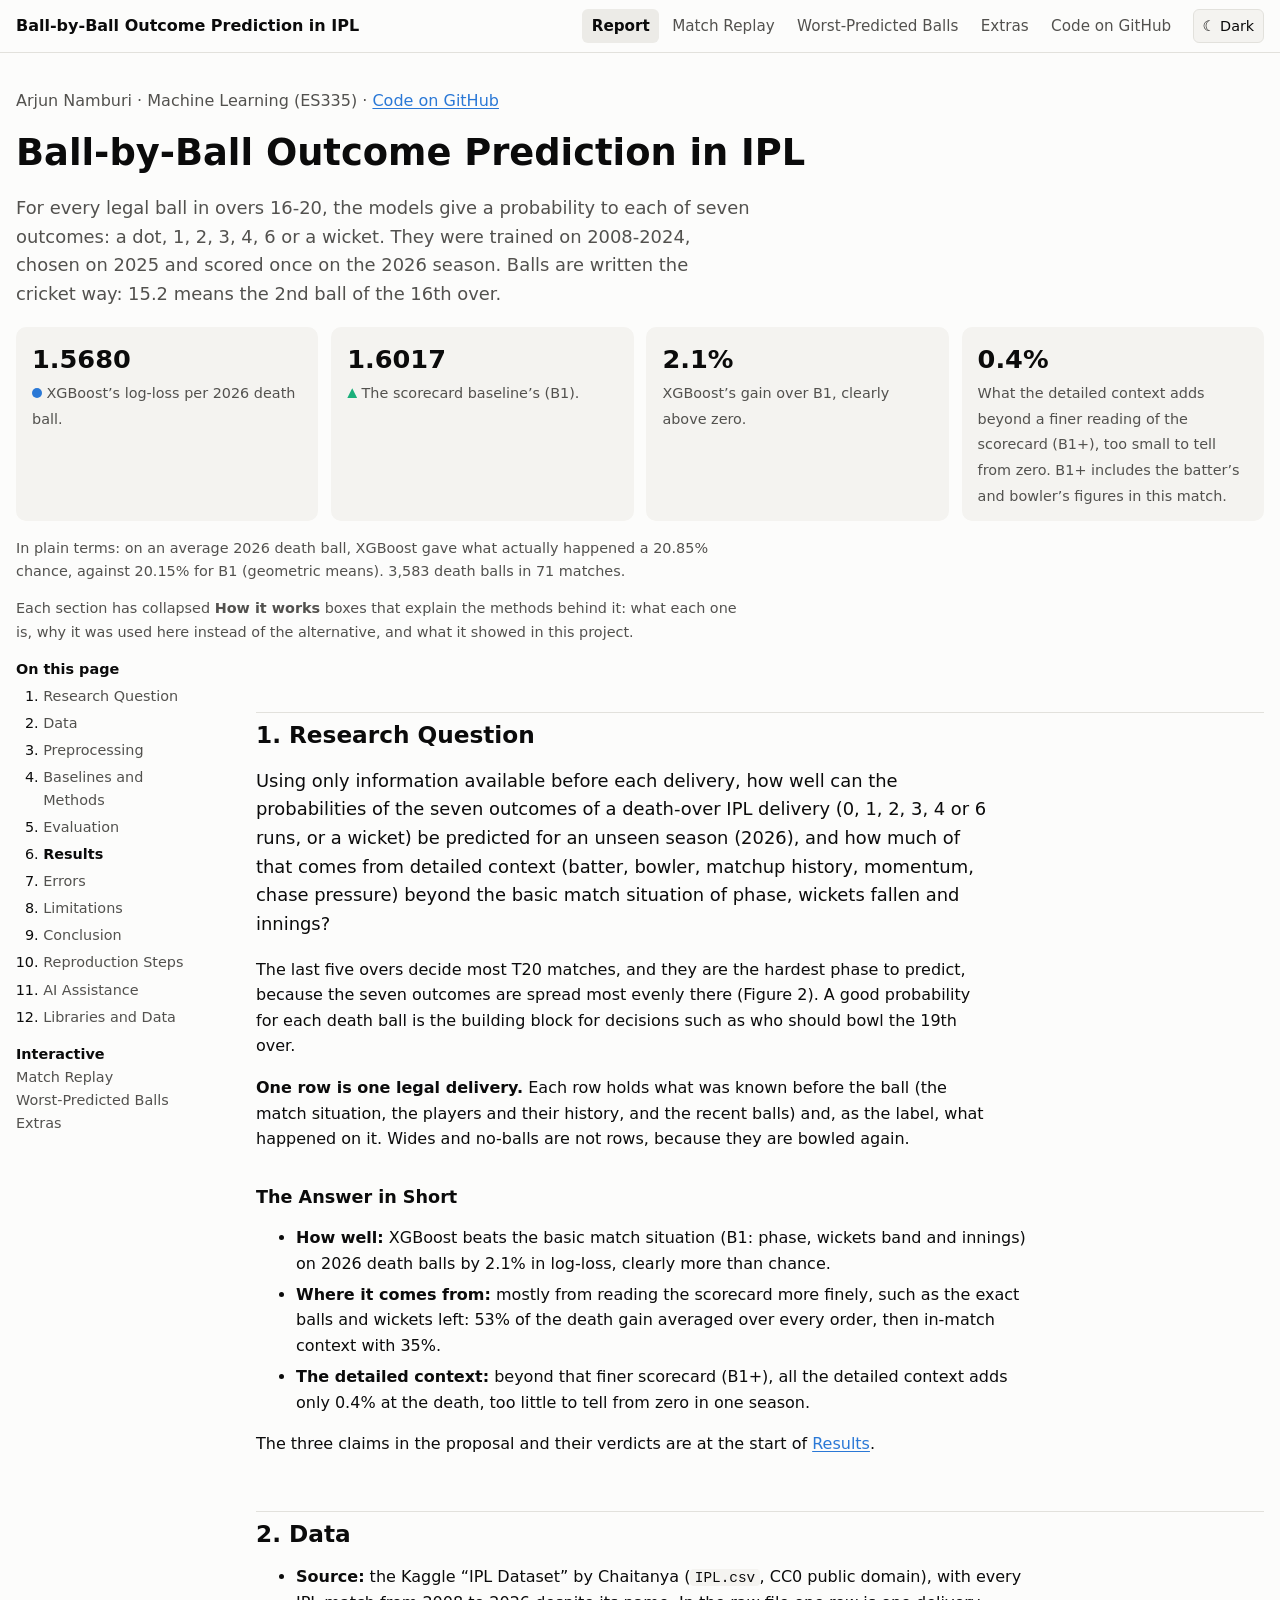
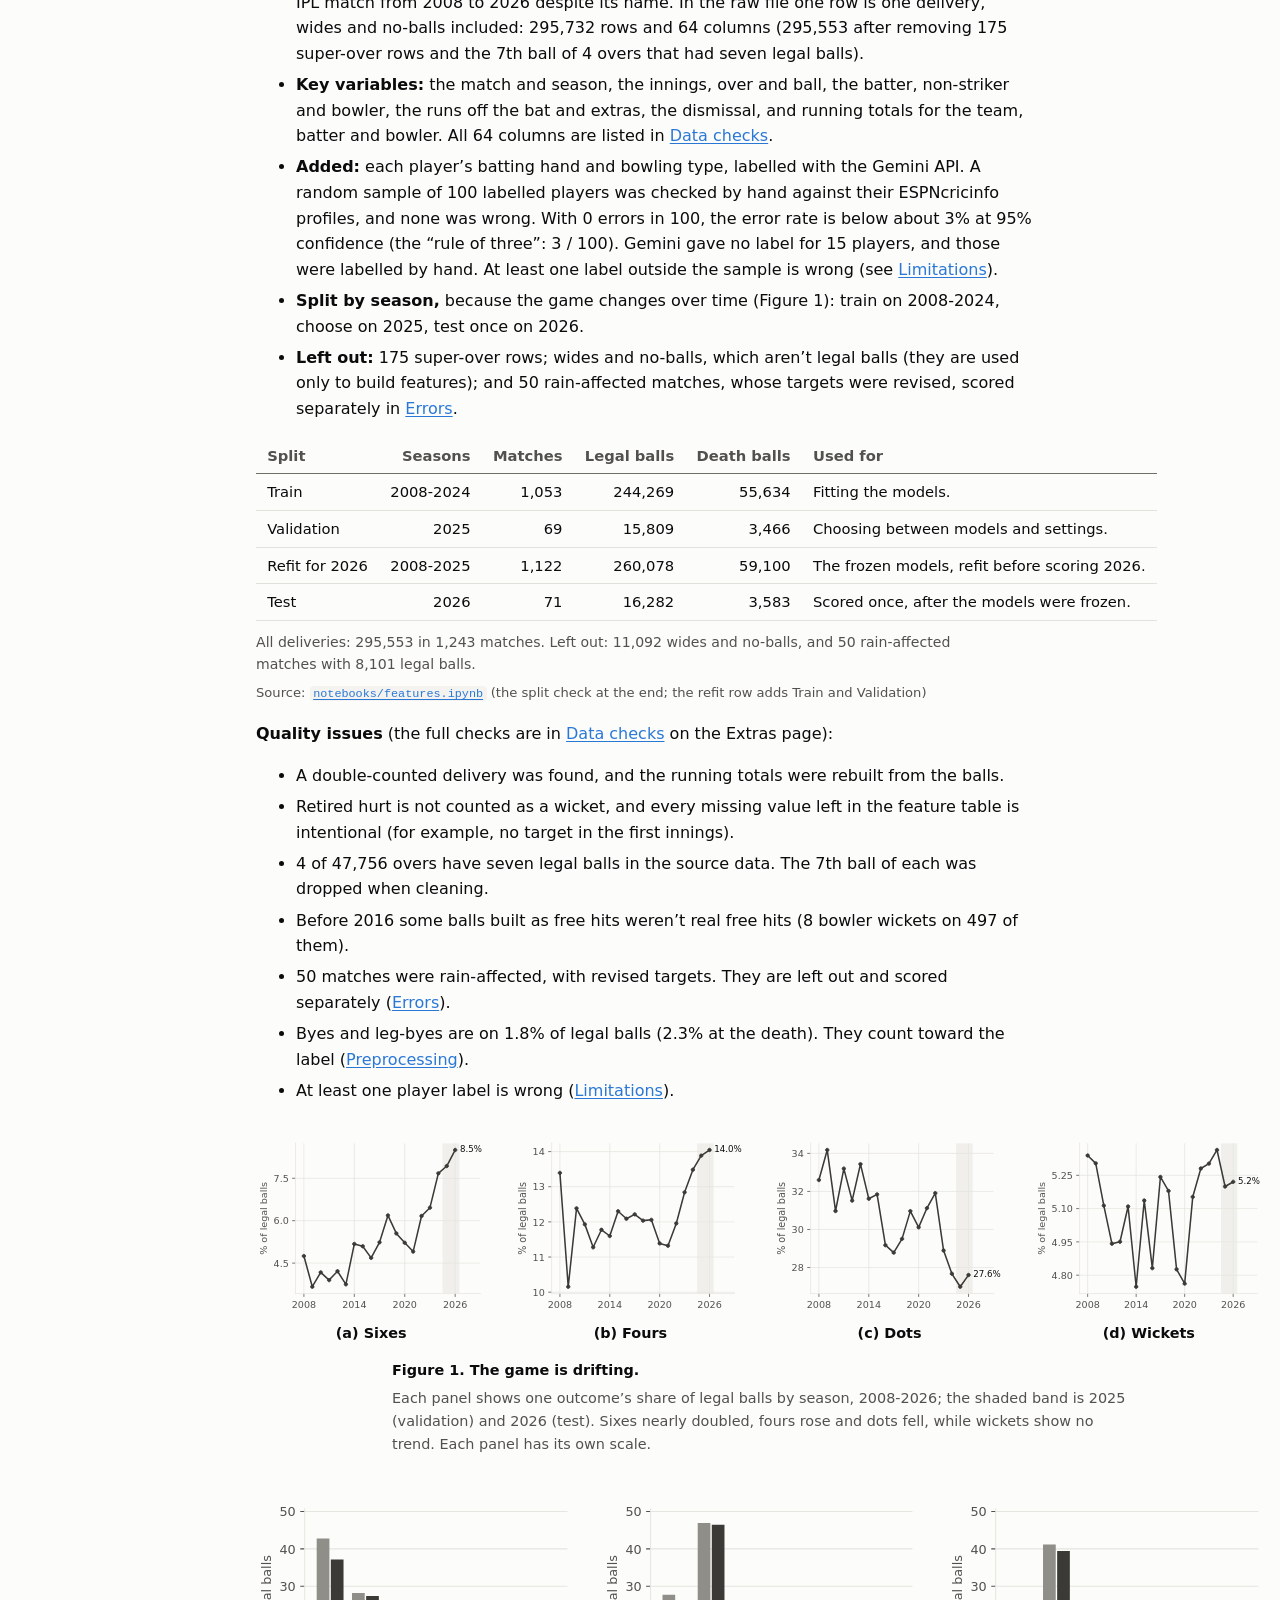
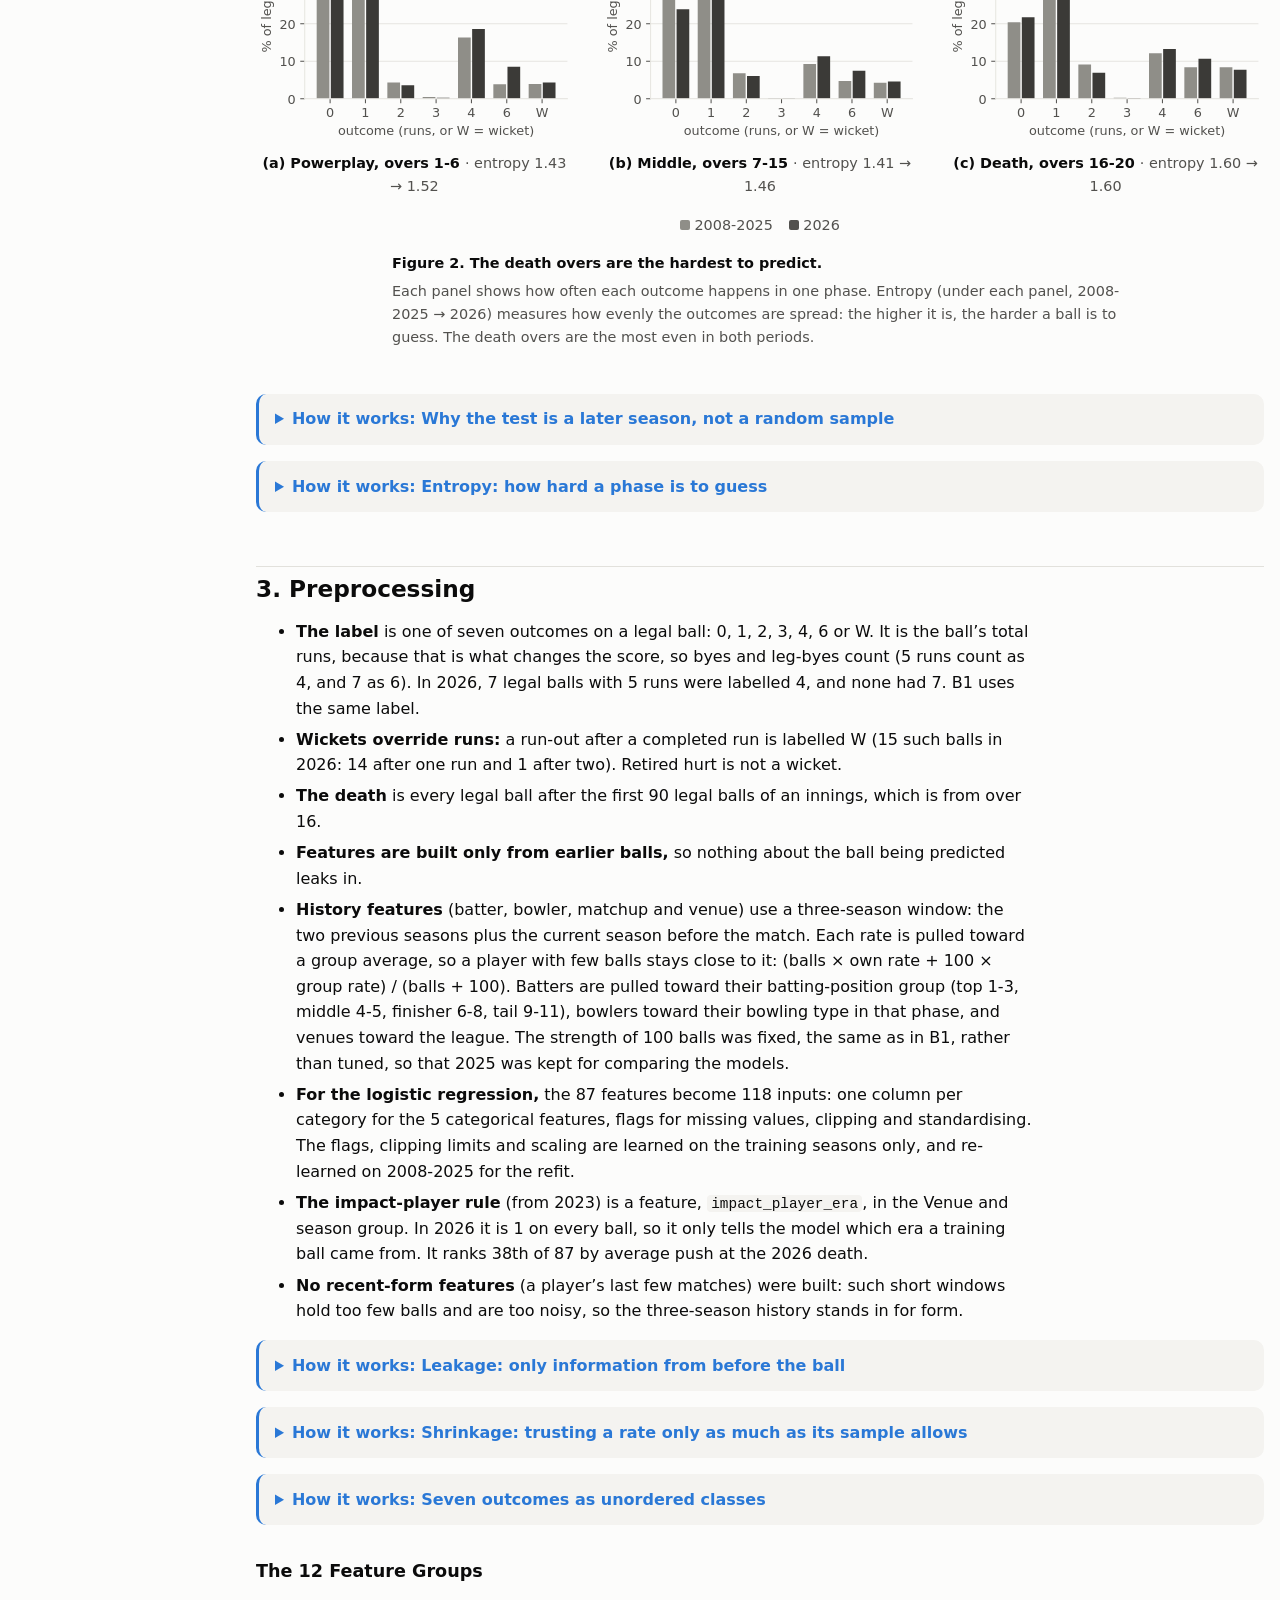
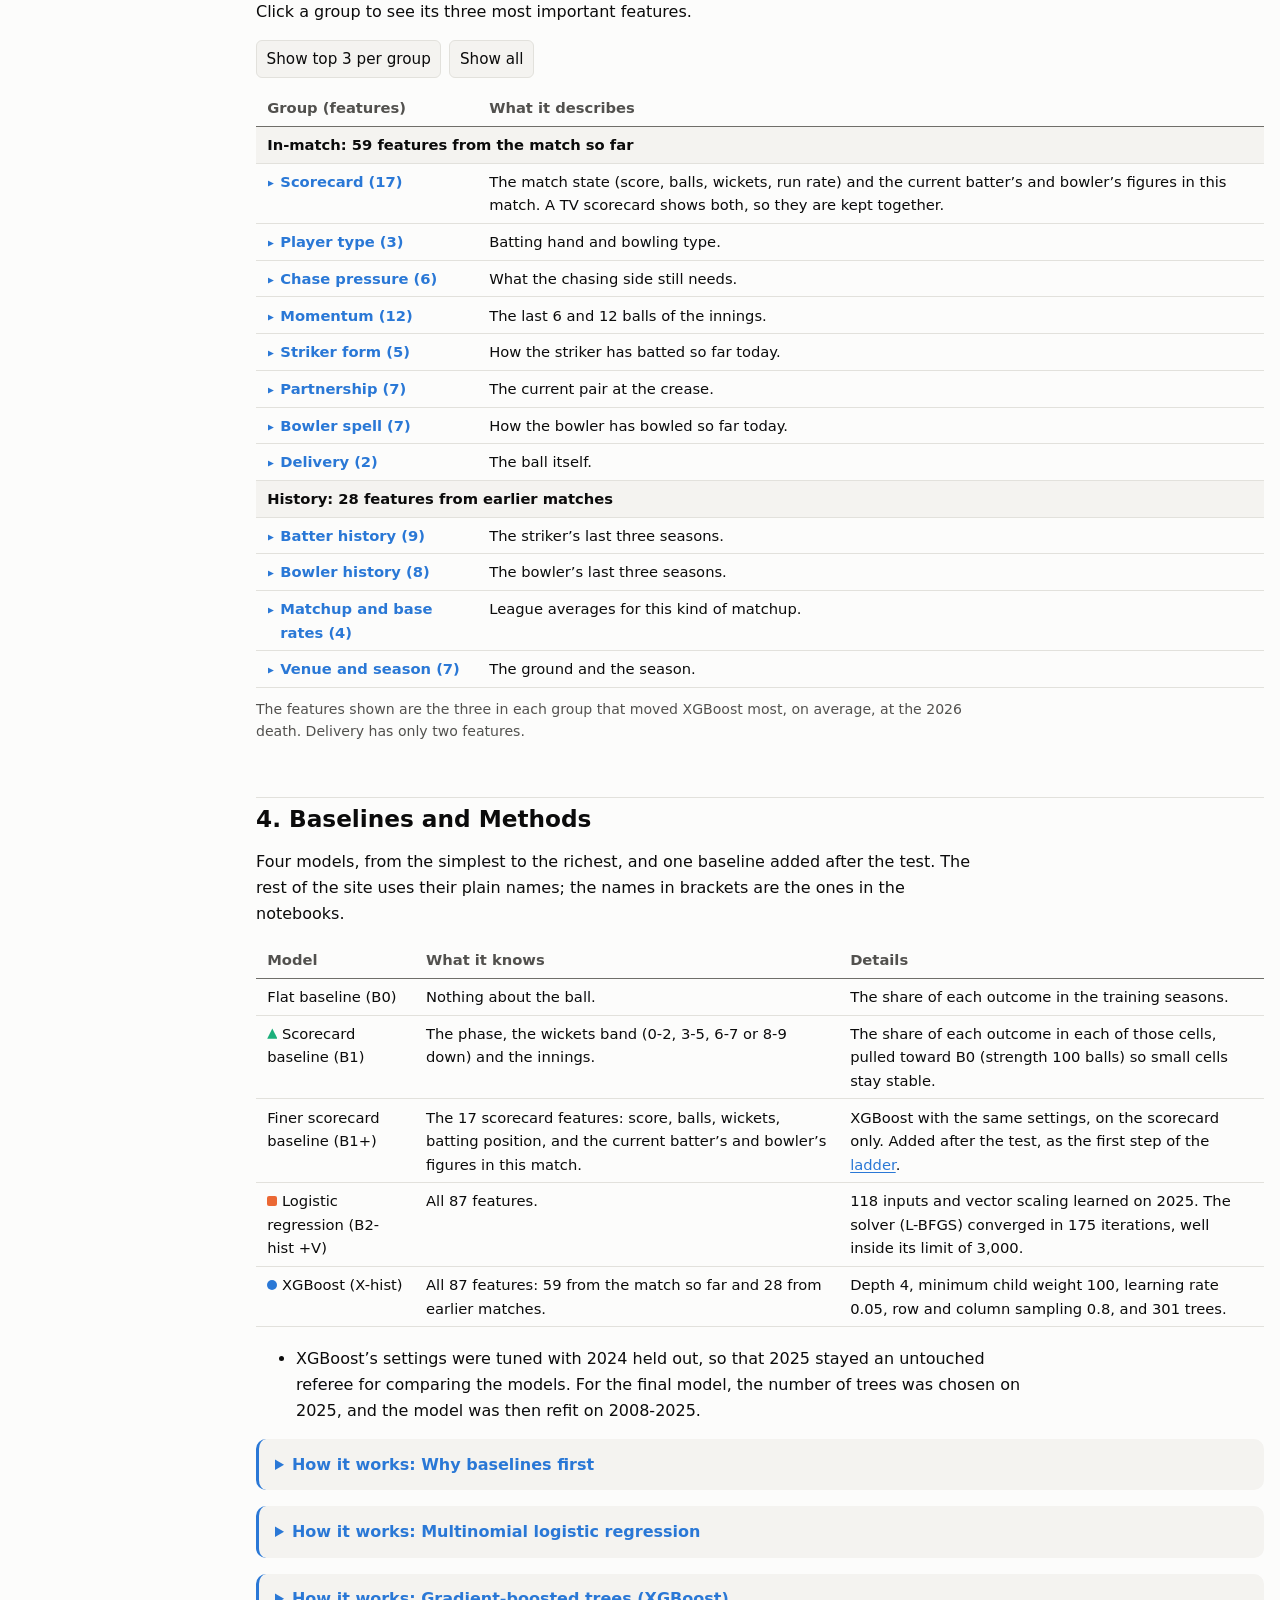
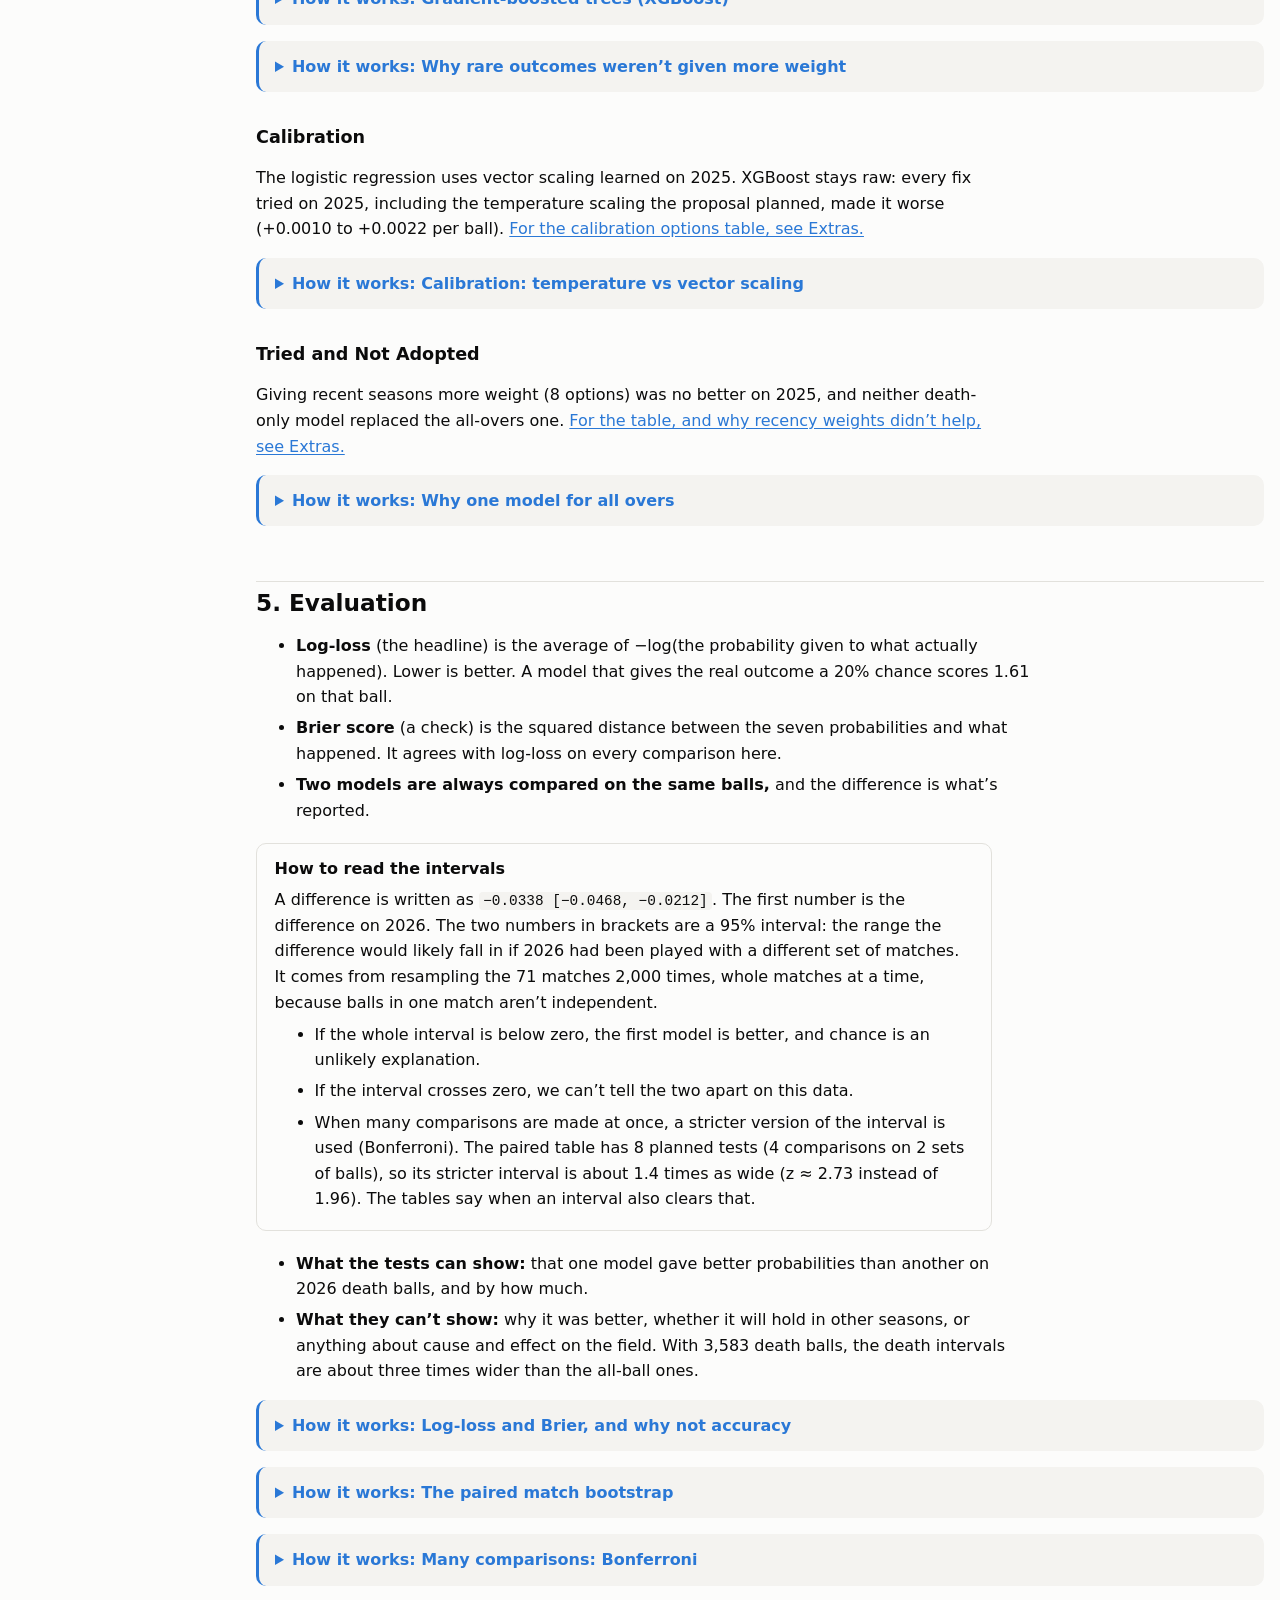
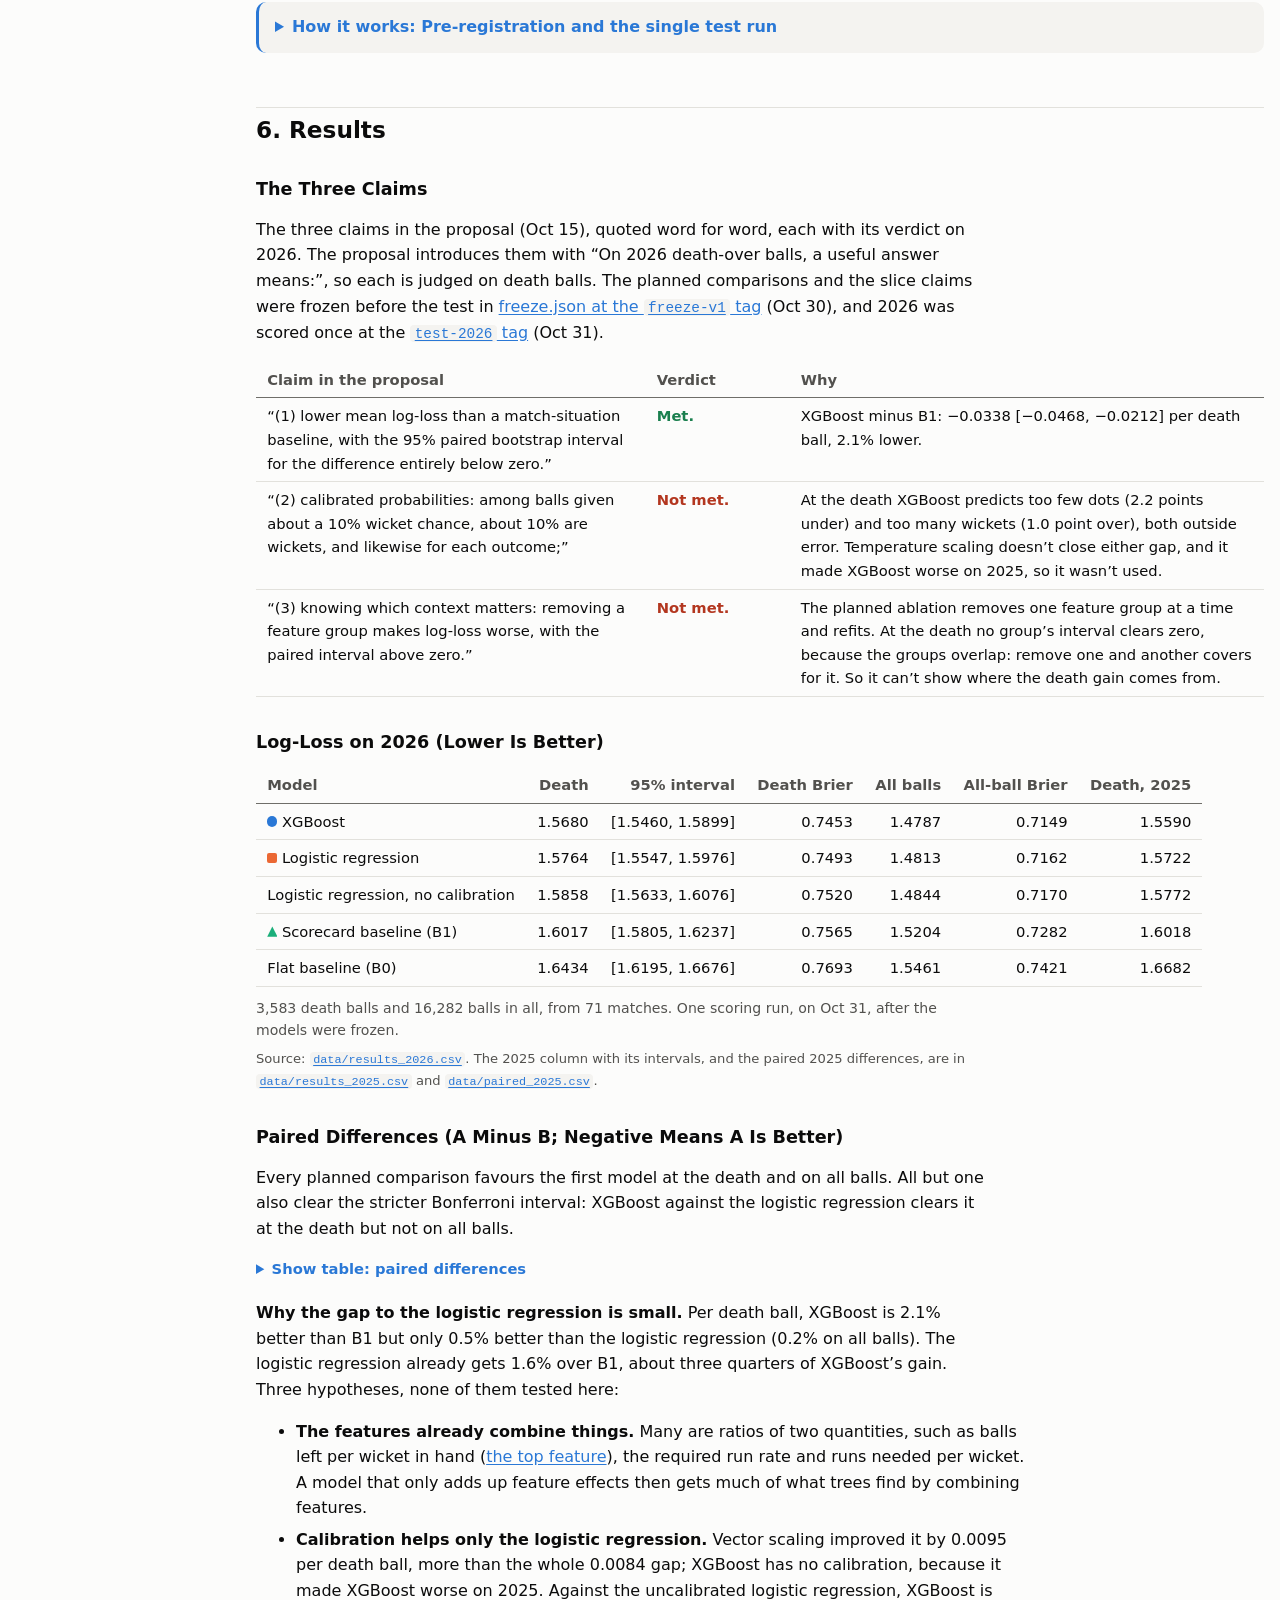
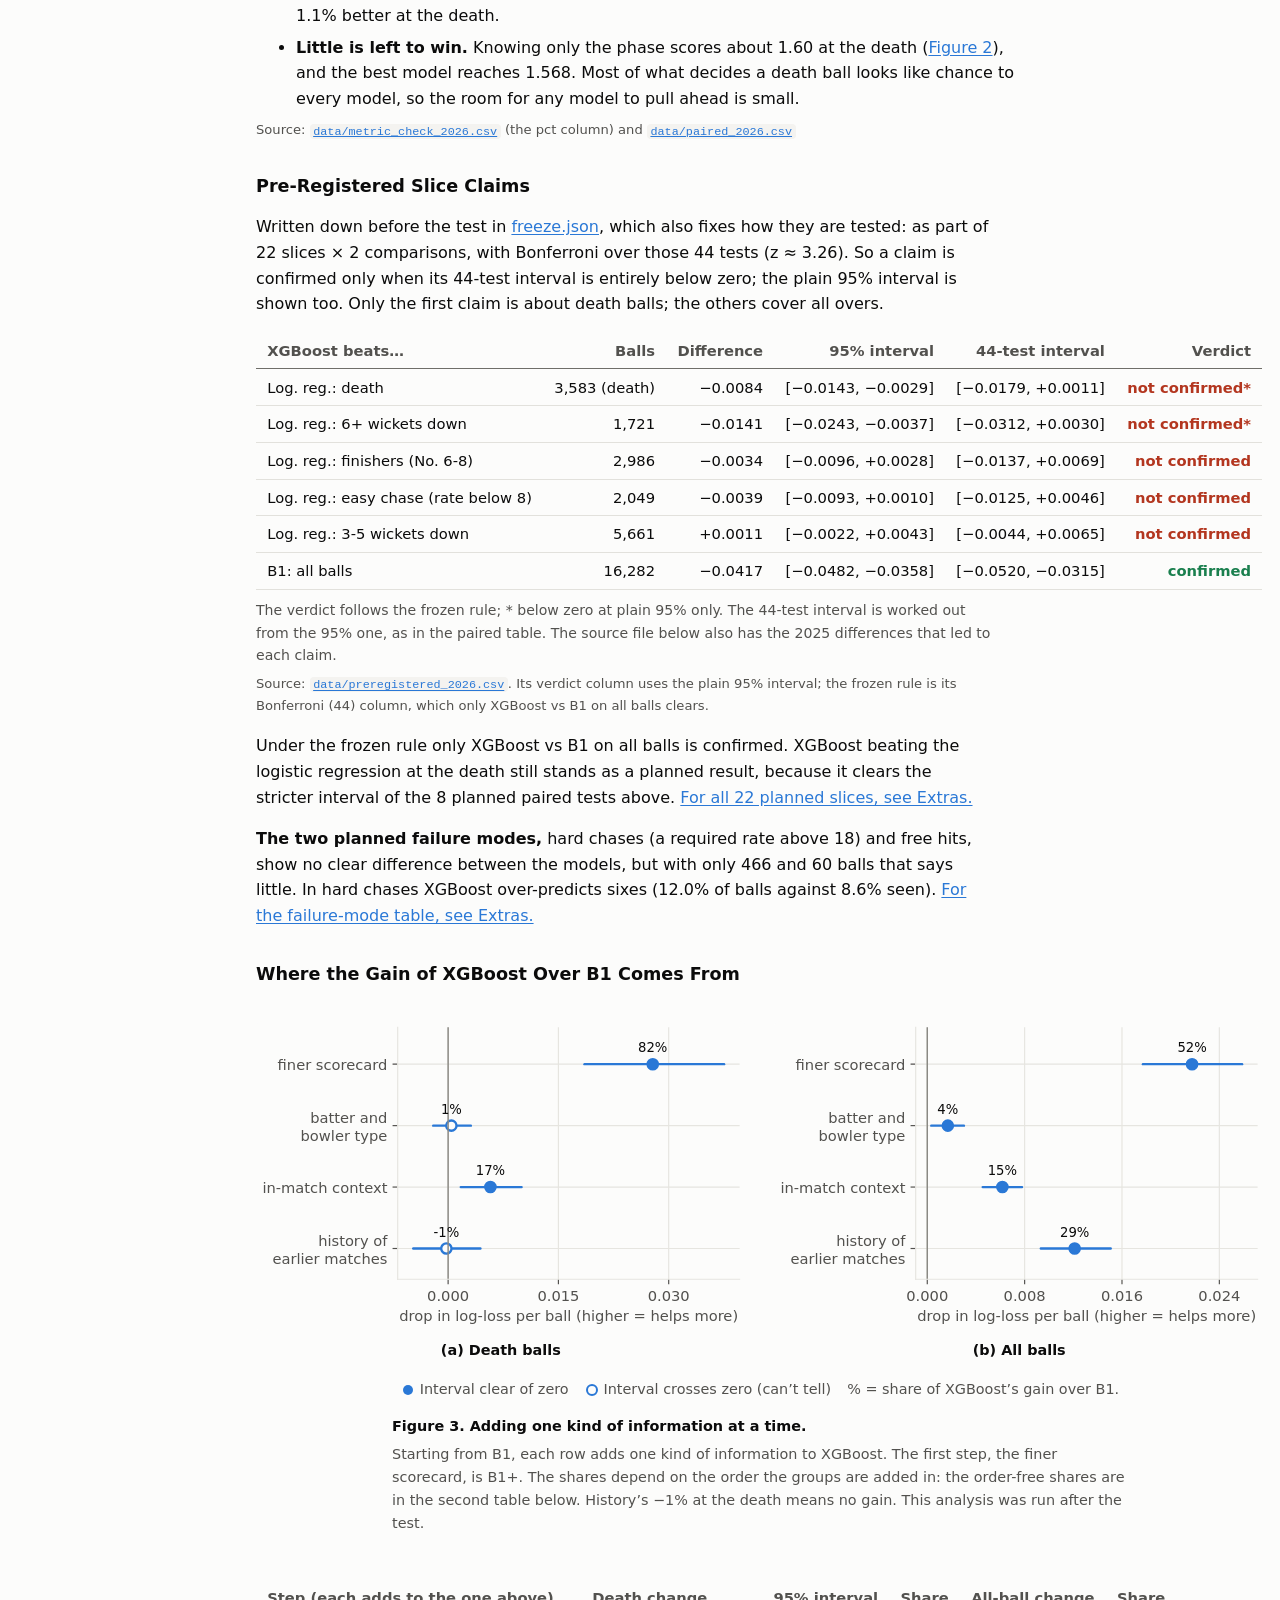
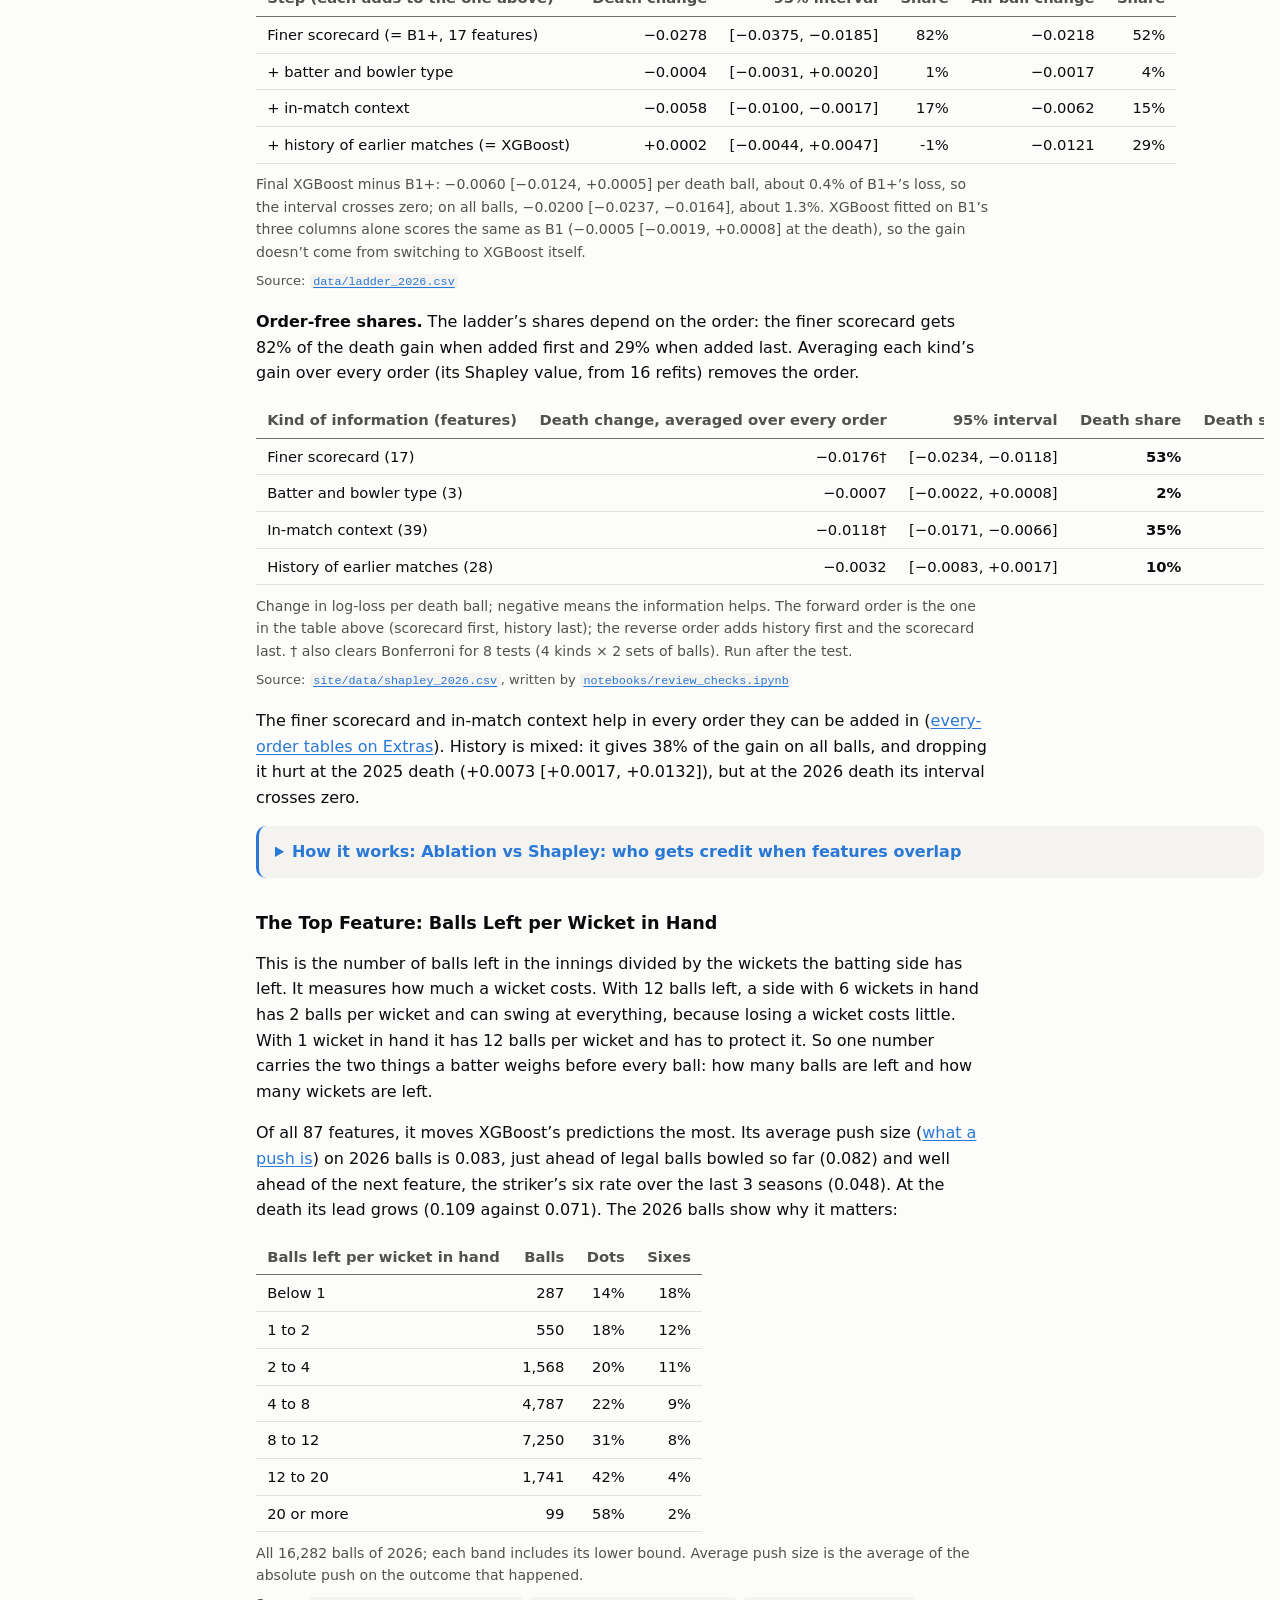
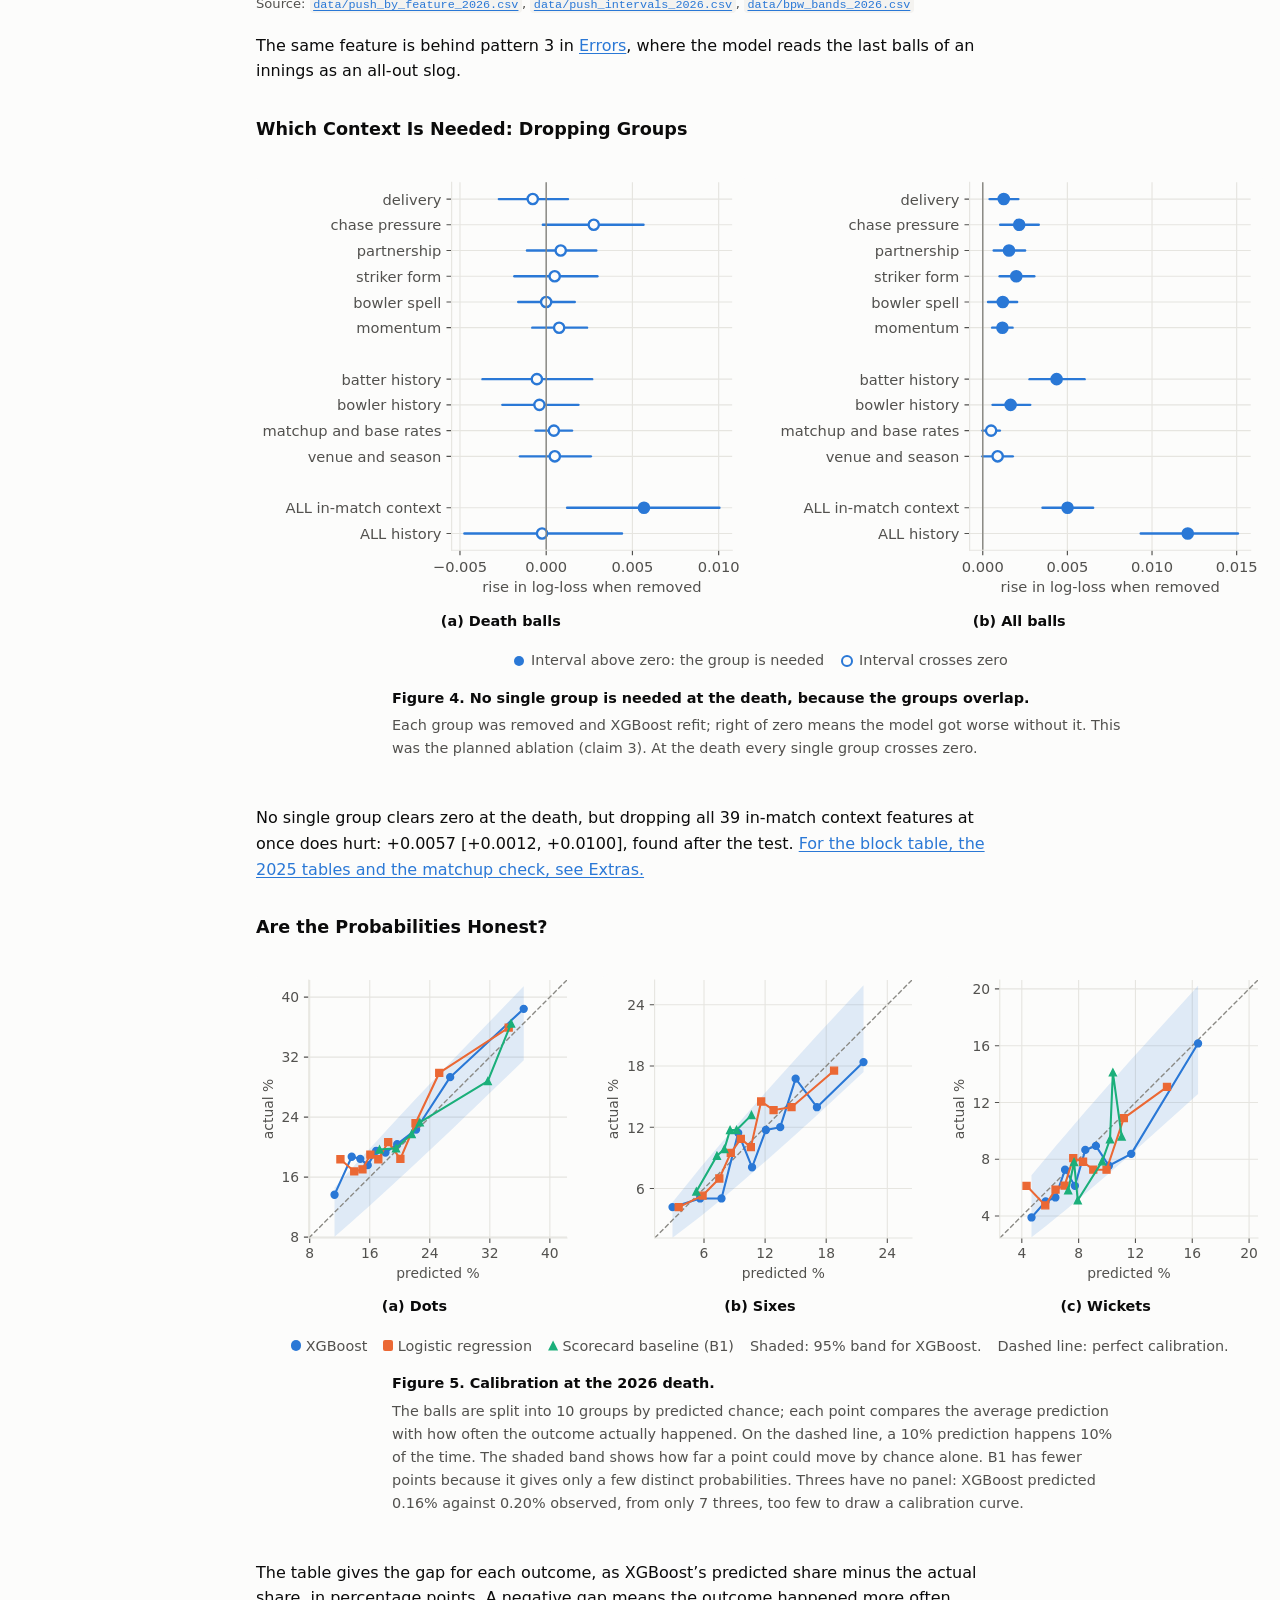
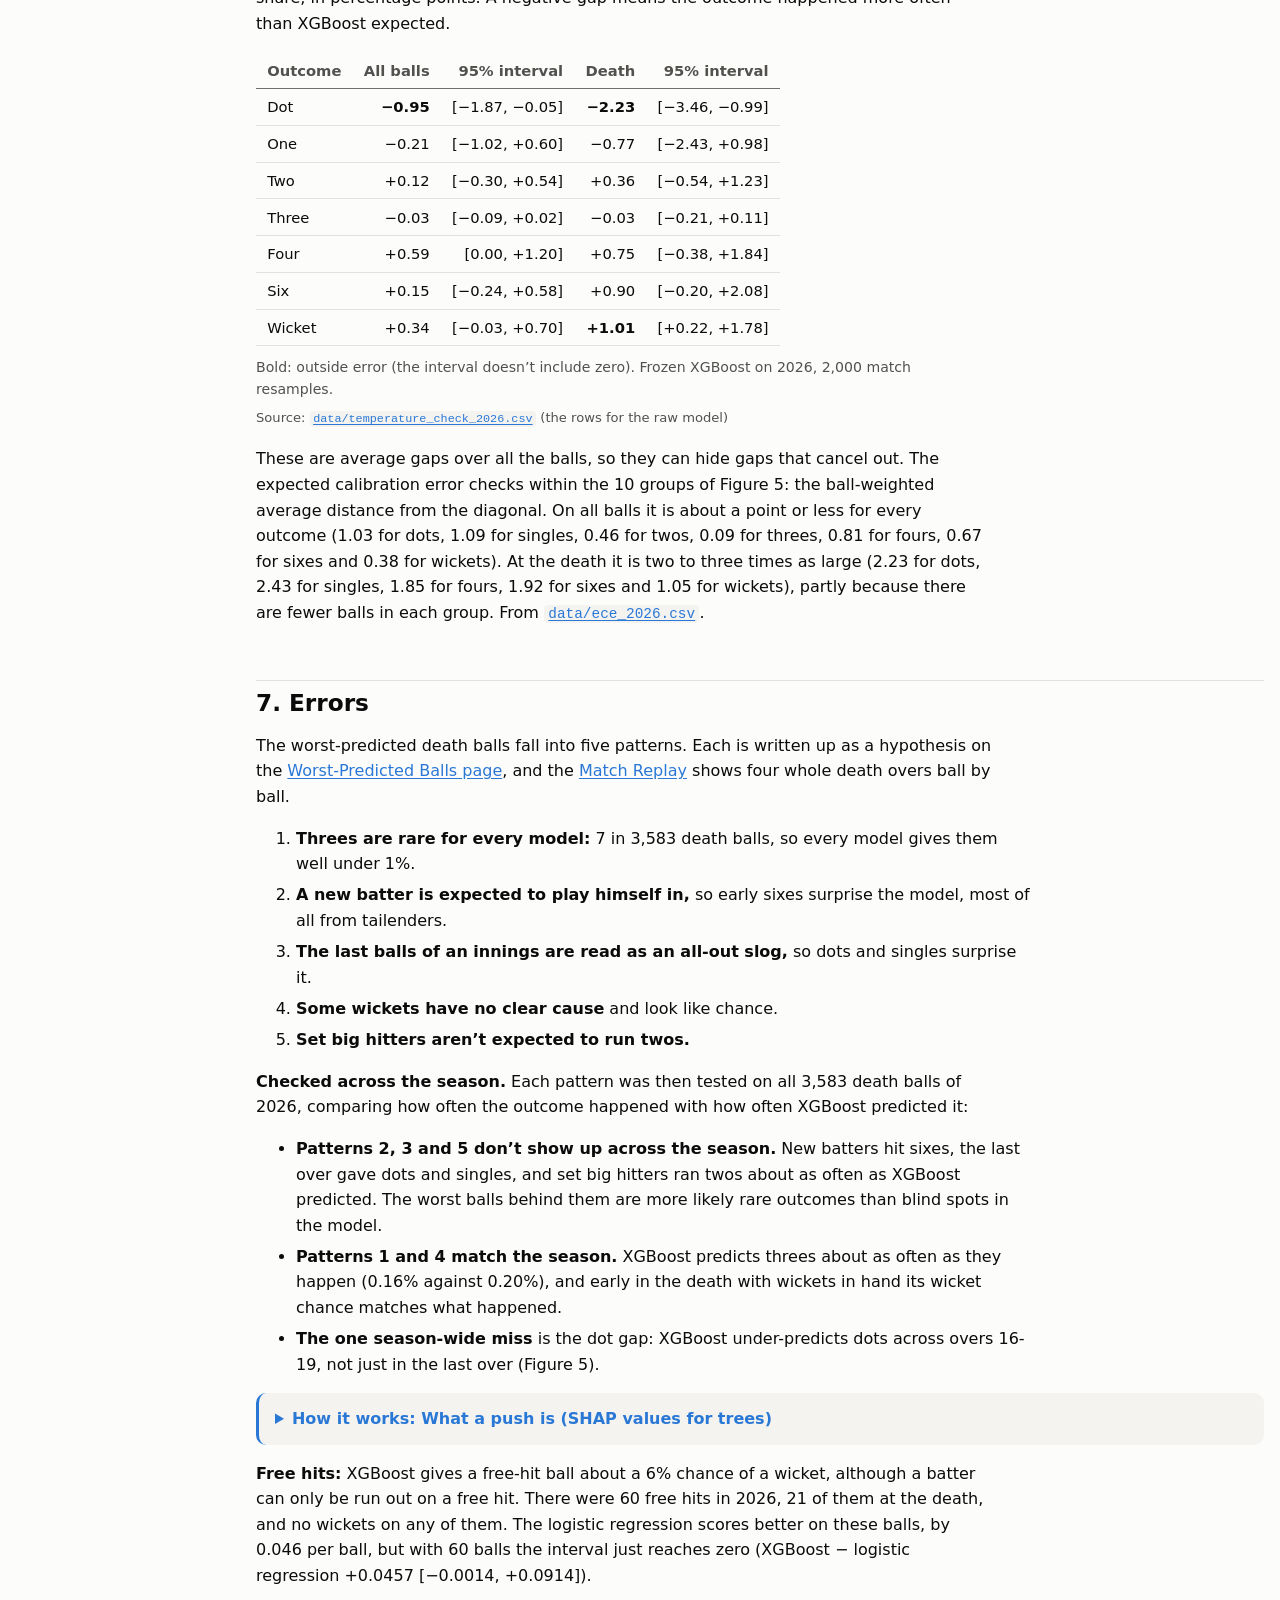
==== commit f72fee9d: "Feedback round 3: role statement, 2025 results table, notebook notes, borderline Bonferroni labels -" ====
--- a/index.html
+++ b/index.html
@@ -19,7 +19,7 @@
   <div class="stat"><b>1.5680</b><span><span class="dot xgb"></span>XGBoost’s log-loss per 2026 death ball.</span></div>
   <div class="stat"><b>1.6017</b><span><span class="dot b1"></span>The scorecard baseline’s (B1).</span></div>
   <div class="stat"><b>2.1%</b><span>XGBoost’s gain over B1, clearly above zero.</span></div>
-  <div class="stat"><b>0.4%</b><span>What the detailed context adds beyond a finer reading of the scorecard (B1+), too small to tell from zero.</span></div>
+  <div class="stat"><b>0.4%</b><span>What the detailed context adds beyond a finer reading of the scorecard (B1+), too small to tell from zero. B1+ includes the batter’s and bowler’s figures in this match.</span></div>
 </div>
 <p class="muted" style="font-size:.9rem">In plain terms: on an average 2026 death ball, XGBoost gave what actually happened a 20.85% chance, against 20.15% for B1 (geometric means). 3,583 death balls in 71 matches.</p>
 <p class="muted" style="font-size:.9rem">Each section has collapsed <b>How it works</b> boxes that explain the methods behind it: what each one is, why it was used here instead of the alternative, and what it showed in this project.</p>
@@ -230,7 +230,7 @@
 <tbody><tr><td><span class="dot xgb"></span>XGBoost</td><td>1.5680</td><td>[1.5460, 1.5899]</td><td>0.7453</td><td>1.4787</td><td>0.7149</td><td>1.5590</td></tr><tr><td><span class="dot lr"></span>Logistic regression</td><td>1.5764</td><td>[1.5547, 1.5976]</td><td>0.7493</td><td>1.4813</td><td>0.7162</td><td>1.5722</td></tr><tr><td>Logistic regression, no calibration</td><td>1.5858</td><td>[1.5633, 1.6076]</td><td>0.7520</td><td>1.4844</td><td>0.7170</td><td>1.5772</td></tr><tr><td><span class="dot b1"></span>Scorecard baseline (B1)</td><td>1.6017</td><td>[1.5805, 1.6237]</td><td>0.7565</td><td>1.5204</td><td>0.7282</td><td>1.6018</td></tr><tr><td>Flat baseline (B0)</td><td>1.6434</td><td>[1.6195, 1.6676]</td><td>0.7693</td><td>1.5461</td><td>0.7421</td><td>1.6682</td></tr></tbody>
 </table></div>
 <p class="muted" style="font-size:.88rem;margin-top:-.6rem">3,583 death balls and 16,282 balls in all, from 71 matches. One scoring run, on Oct 31, after the models were frozen.</p>
-<p class="src">Source: <a href="https://github.com/arjunnamburi/ml_death_overs_ipl/blob/main/data/results_2026.csv"><code>data/results_2026.csv</code></a></p>
+<p class="src">Source: <a href="https://github.com/arjunnamburi/ml_death_overs_ipl/blob/main/data/results_2026.csv"><code>data/results_2026.csv</code></a>. The 2025 column with its intervals, and the paired 2025 differences, are in <a href="https://github.com/arjunnamburi/ml_death_overs_ipl/blob/main/data/results_2025.csv"><code>data/results_2025.csv</code></a> and <a href="https://github.com/arjunnamburi/ml_death_overs_ipl/blob/main/data/paired_2025.csv"><code>data/paired_2025.csv</code></a>.</p>
 
 <h3>Paired Differences (A Minus B; Negative Means A Is Better)</h3>
 <p>Every planned comparison favours the first model at the death and on all balls. All but one also clear the stricter Bonferroni interval: XGBoost against the logistic regression clears it at the death but not on all balls.</p>
@@ -386,12 +386,20 @@
 <h2 id="ai">11. AI Assistance</h2>
 <p>I used <b>Claude (Anthropic)</b> throughout the project:</p>
 <ul>
-  <li>It wrote the code for this website, including the <code>site_build</code> and <code>site_figures</code> notebooks, which it ran in its own environment.</li>
+  <li>It wrote the code for this website, including the <code>site_build</code> and <code>site_figures</code> notebooks, and the <code>results_2025</code> notebook, which it ran in its own environment.</li>
   <li>It helped write the code in the other notebooks, and wrote the <code>review_checks</code> and <code>h1_checks</code> notebooks; it ran <code>h1_checks</code> itself.</li>
   <li>It ran checks on the dataset and on the exported results, including reruns to check that the results reproduce.</li>
   <li>It drafted most of the text of this site and of the README.</li>
 </ul>
-<p>I formulated the core research question and drove every architectural decision, critically evaluating AI-generated options to shape the final outcome. I ran every other notebook in Google Colab, hand-checked the player labels against ESPNcricinfo, reviewed the site over several rounds of feedback, and reviewed and merged every change to the repository.</p>
+<p>I formulated the core research question. Some of the decisions that I made:</p>
+<ol>
+  <li><b>Testing on a later season.</b> Train on 2008-2024, choose on 2025, and score 2026 once, instead of a random split. The game drifts (sixes nearly doubled since 2008), and a real model always predicts a season it hasn’t seen.</li>
+  <li><b>Death-ball log-loss as the headline.</b> The question is about the death overs, and log-loss scores the probability given to all seven outcomes, not just whether the top guess was right.</li>
+  <li><b>Within-match features first, then history.</b> I trained the models without player and venue history and then with it, and report both, so the results show what history adds on its own: it helps on all balls but not measurably at the 2026 death.</li>
+  <li><b>Dropping the bowling simulator.</b> I set a 1-run bar in advance. Swapping death bowlers moved the result by only 0.11 runs, so I didn’t build it.</li>
+  <li><b>Three worst-ball lists.</b> One top-20 by log-loss would be mostly threes, so I used the worst 10 by log-loss, the worst 10 against B1, and the worst 3 of each outcome.</li>
+</ol>
+<p>I ran every other notebook in Google Colab, hand-checked the player labels against ESPNcricinfo, reviewed the site over several rounds of feedback, and reviewed and merged every change to the repository.</p>
 <p>I used <b>Gemini</b> to label each player’s batting hand and bowling type: the Gemini API (<code>gemini-3.5-flash-lite</code>) was given batches of 100 player names and asked for JSON. The prompt is in <a href="https://github.com/arjunnamburi/ml_death_overs_ipl/blob/main/archive_notebooks/ML_Project_IPL.ipynb"><code>archive_notebooks/ML_Project_IPL.ipynb</code></a>. I checked 100 labels by hand and labelled the 15 players it missed myself.</p>
 <p>Which notebook code Claude wrote, and how I worked with it, is set out in the <a href="https://github.com/arjunnamburi/ml_death_overs_ipl#ai-use">README’s AI use section</a>.</p>
 
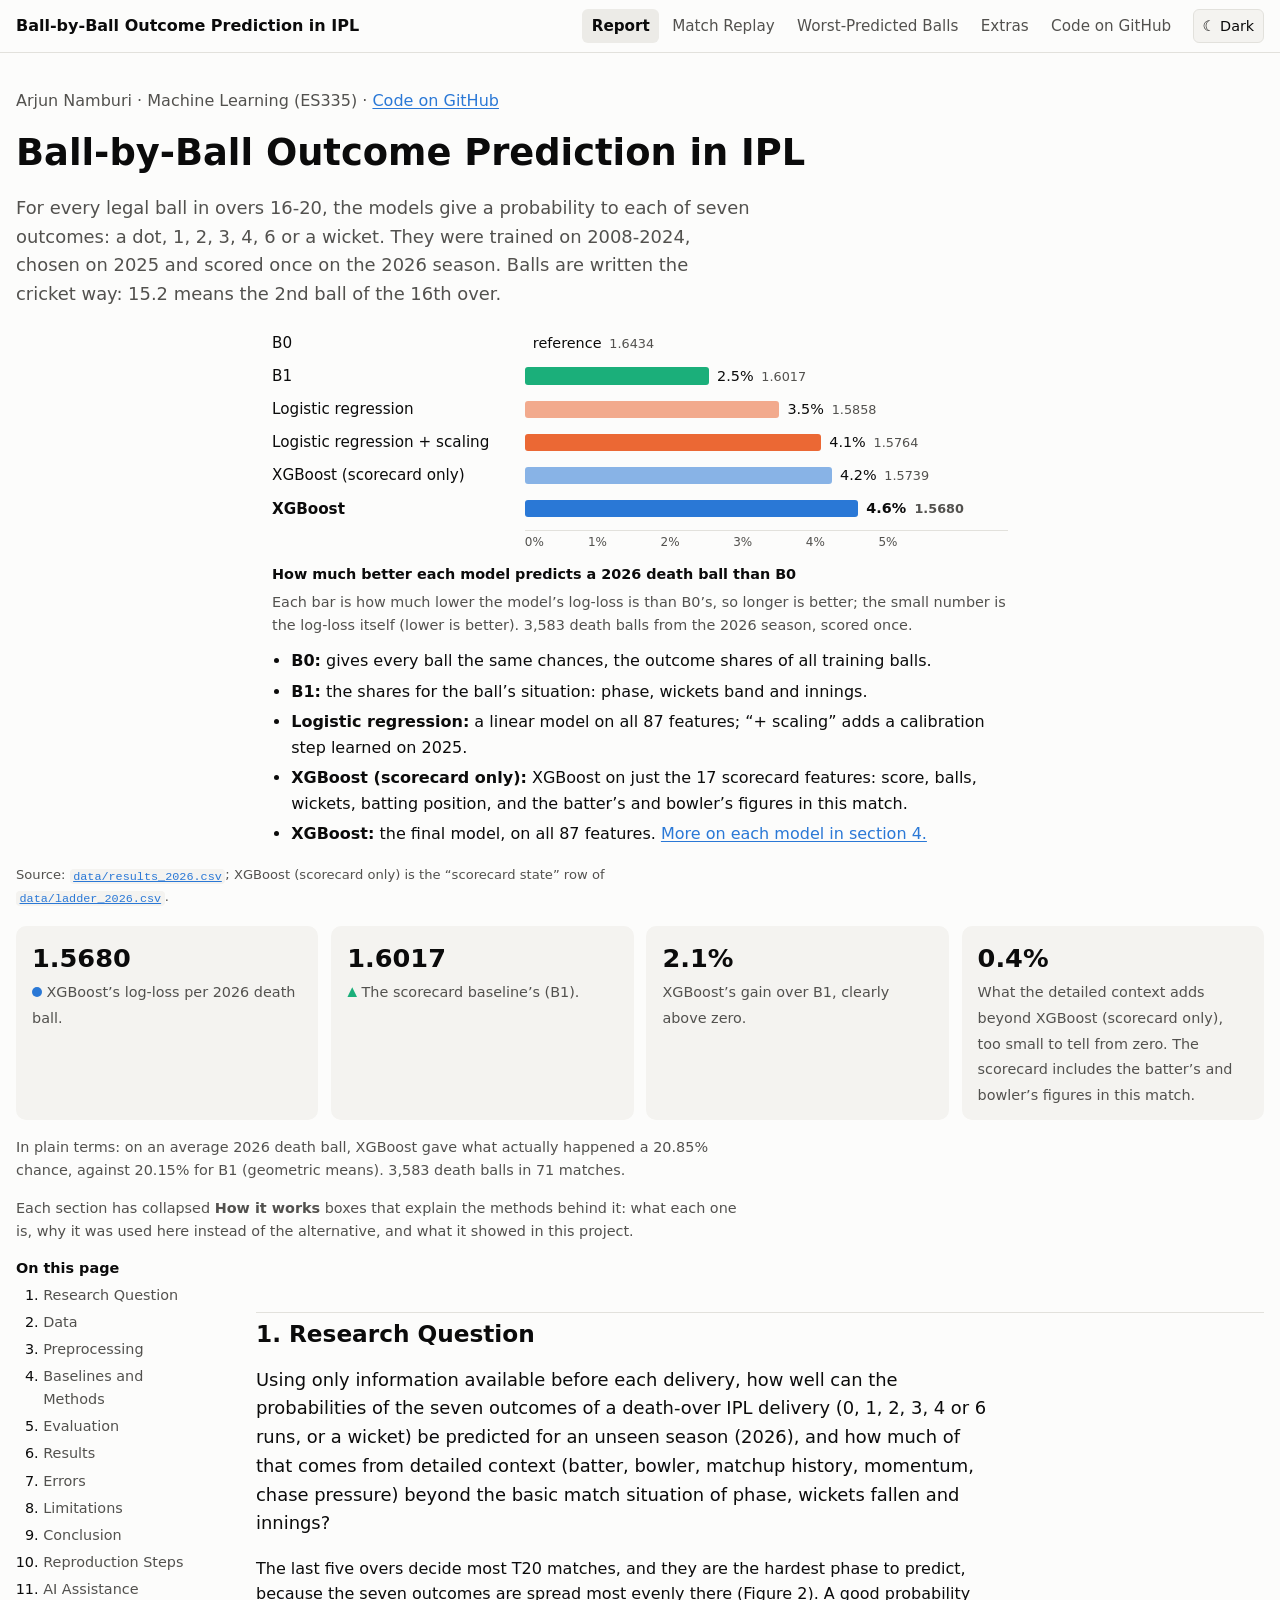
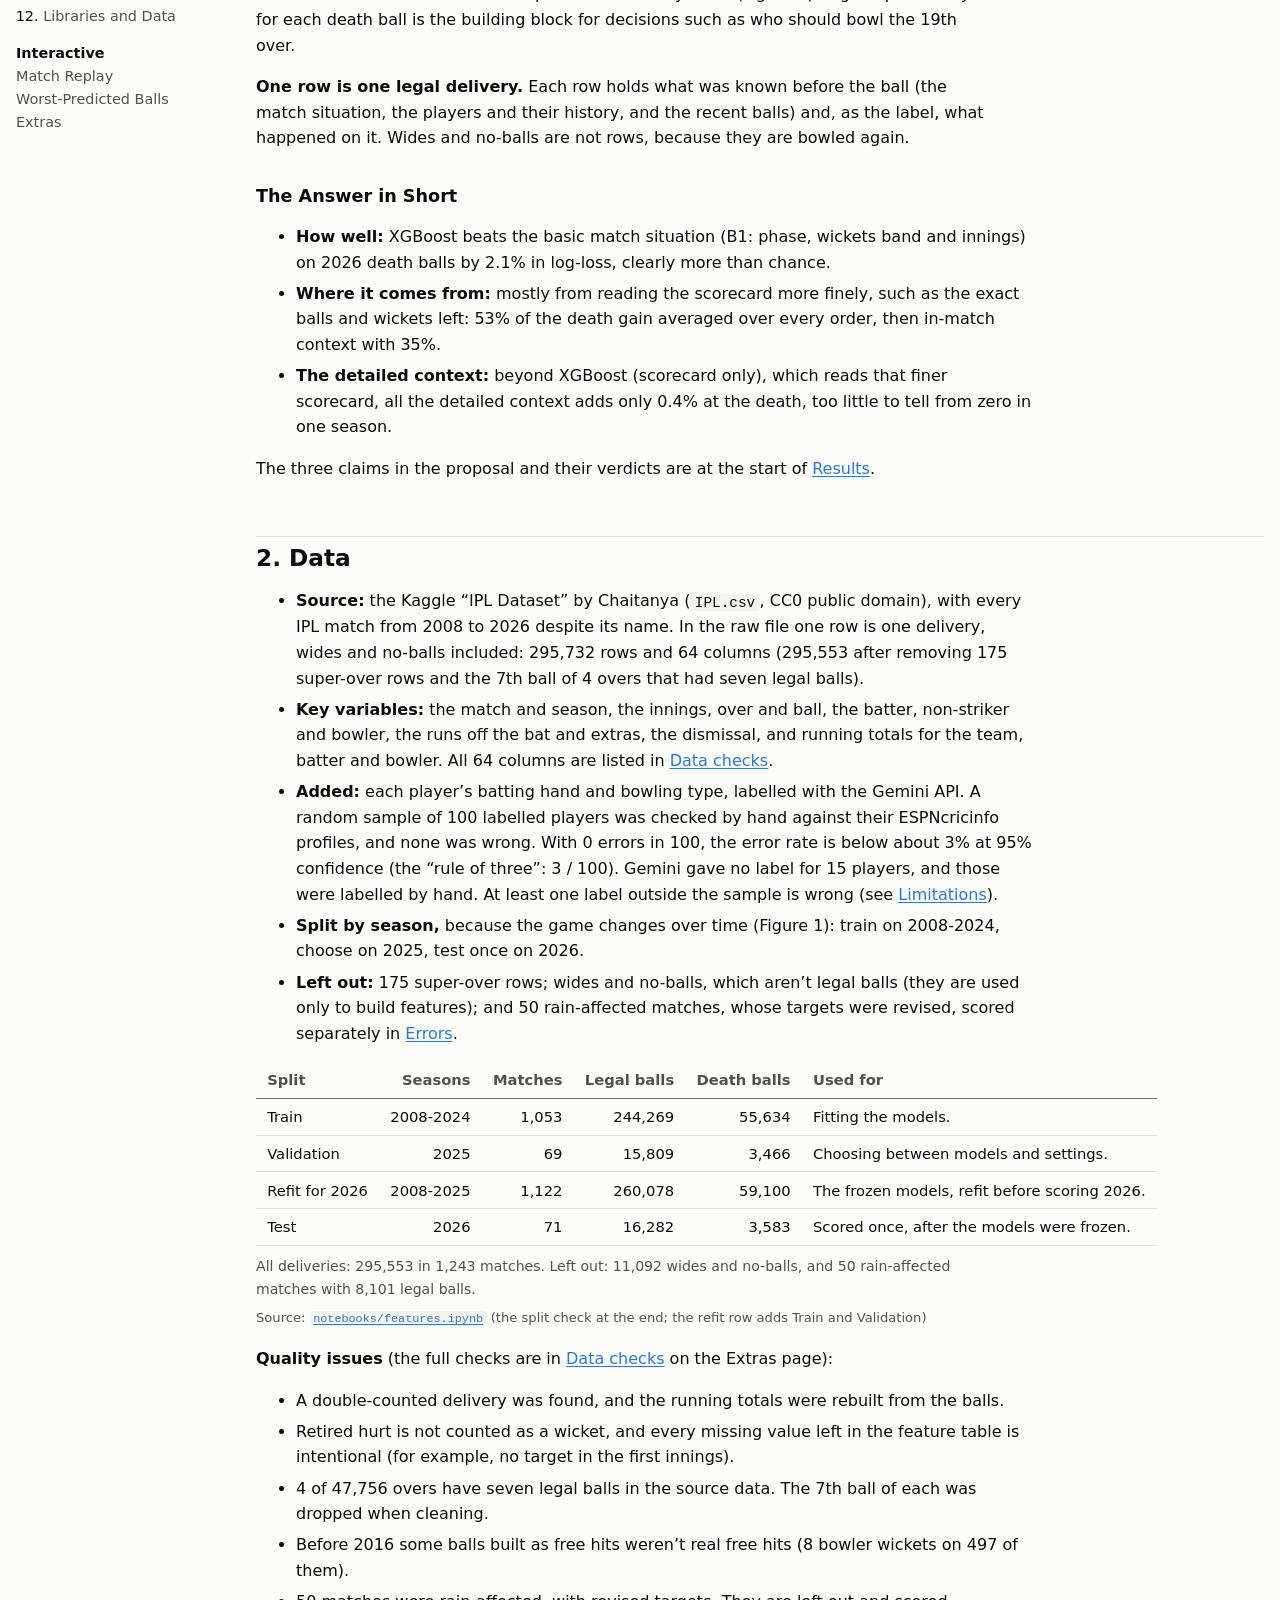
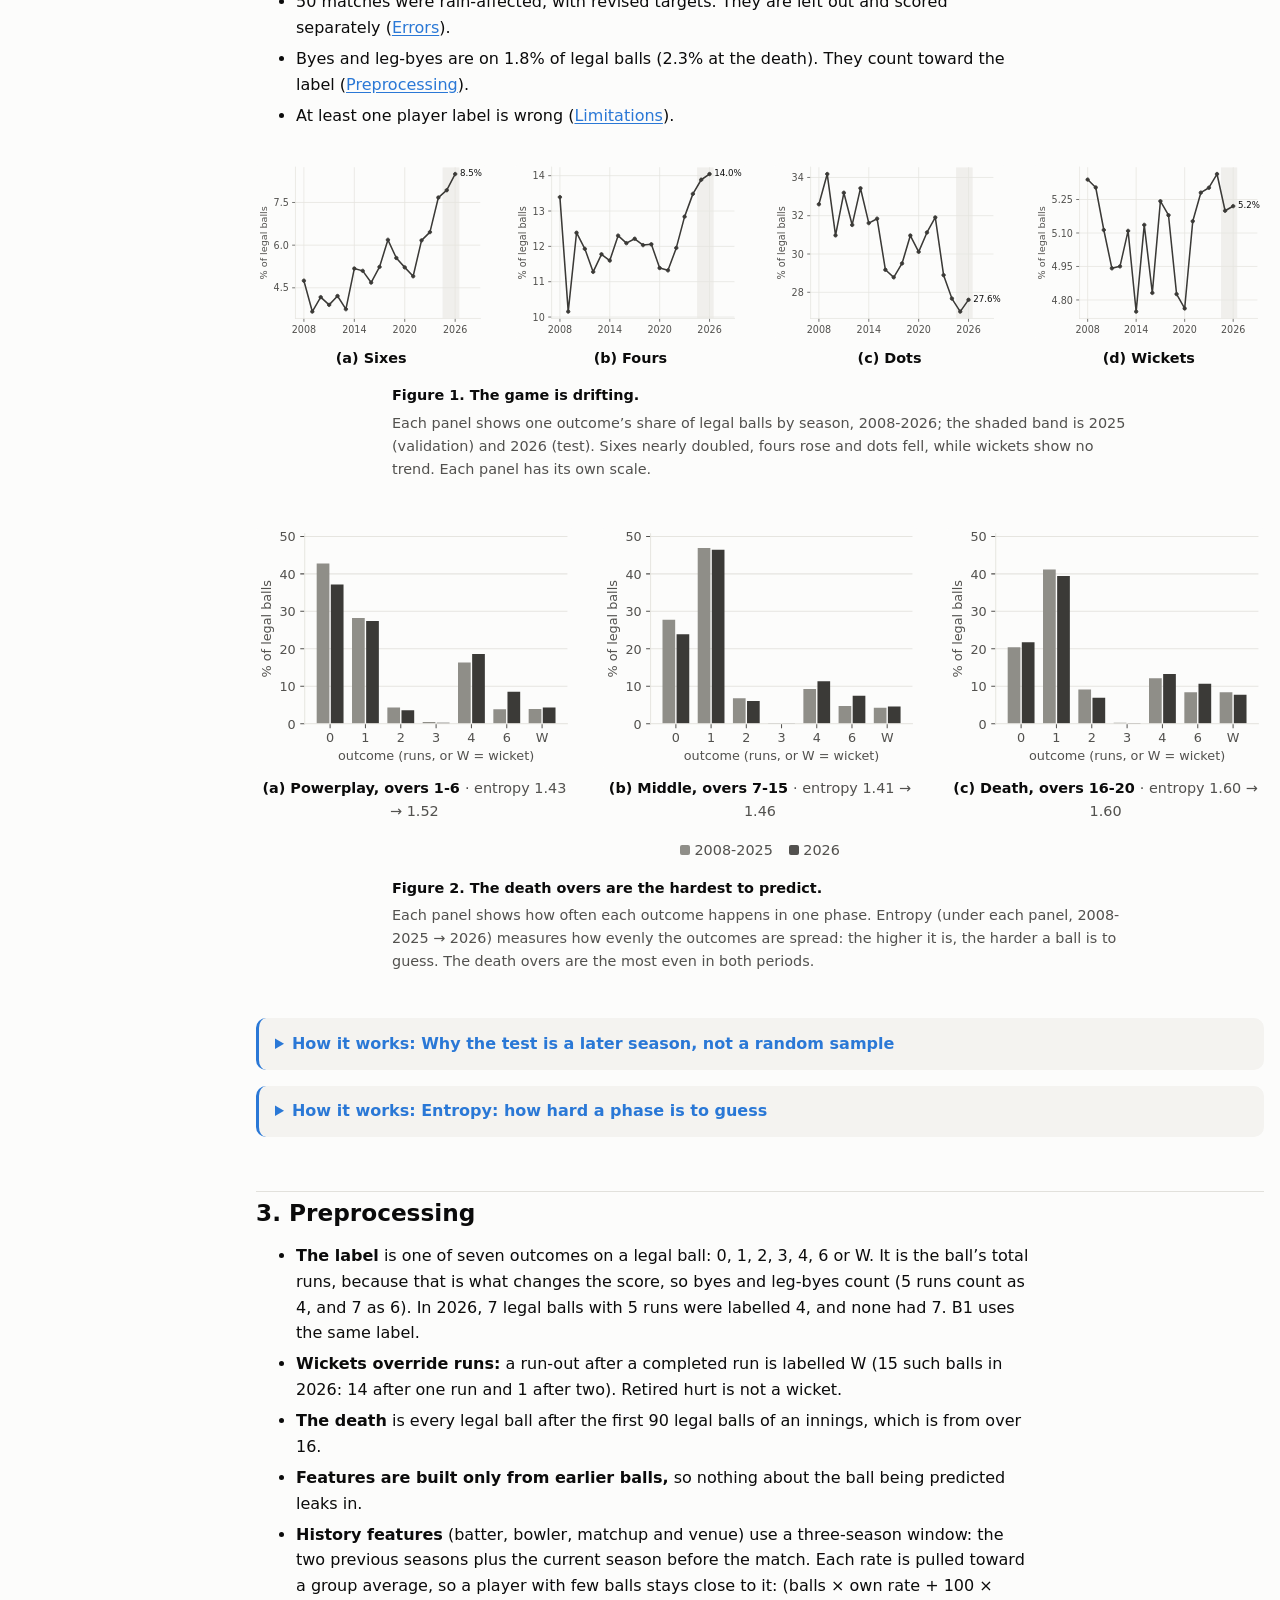
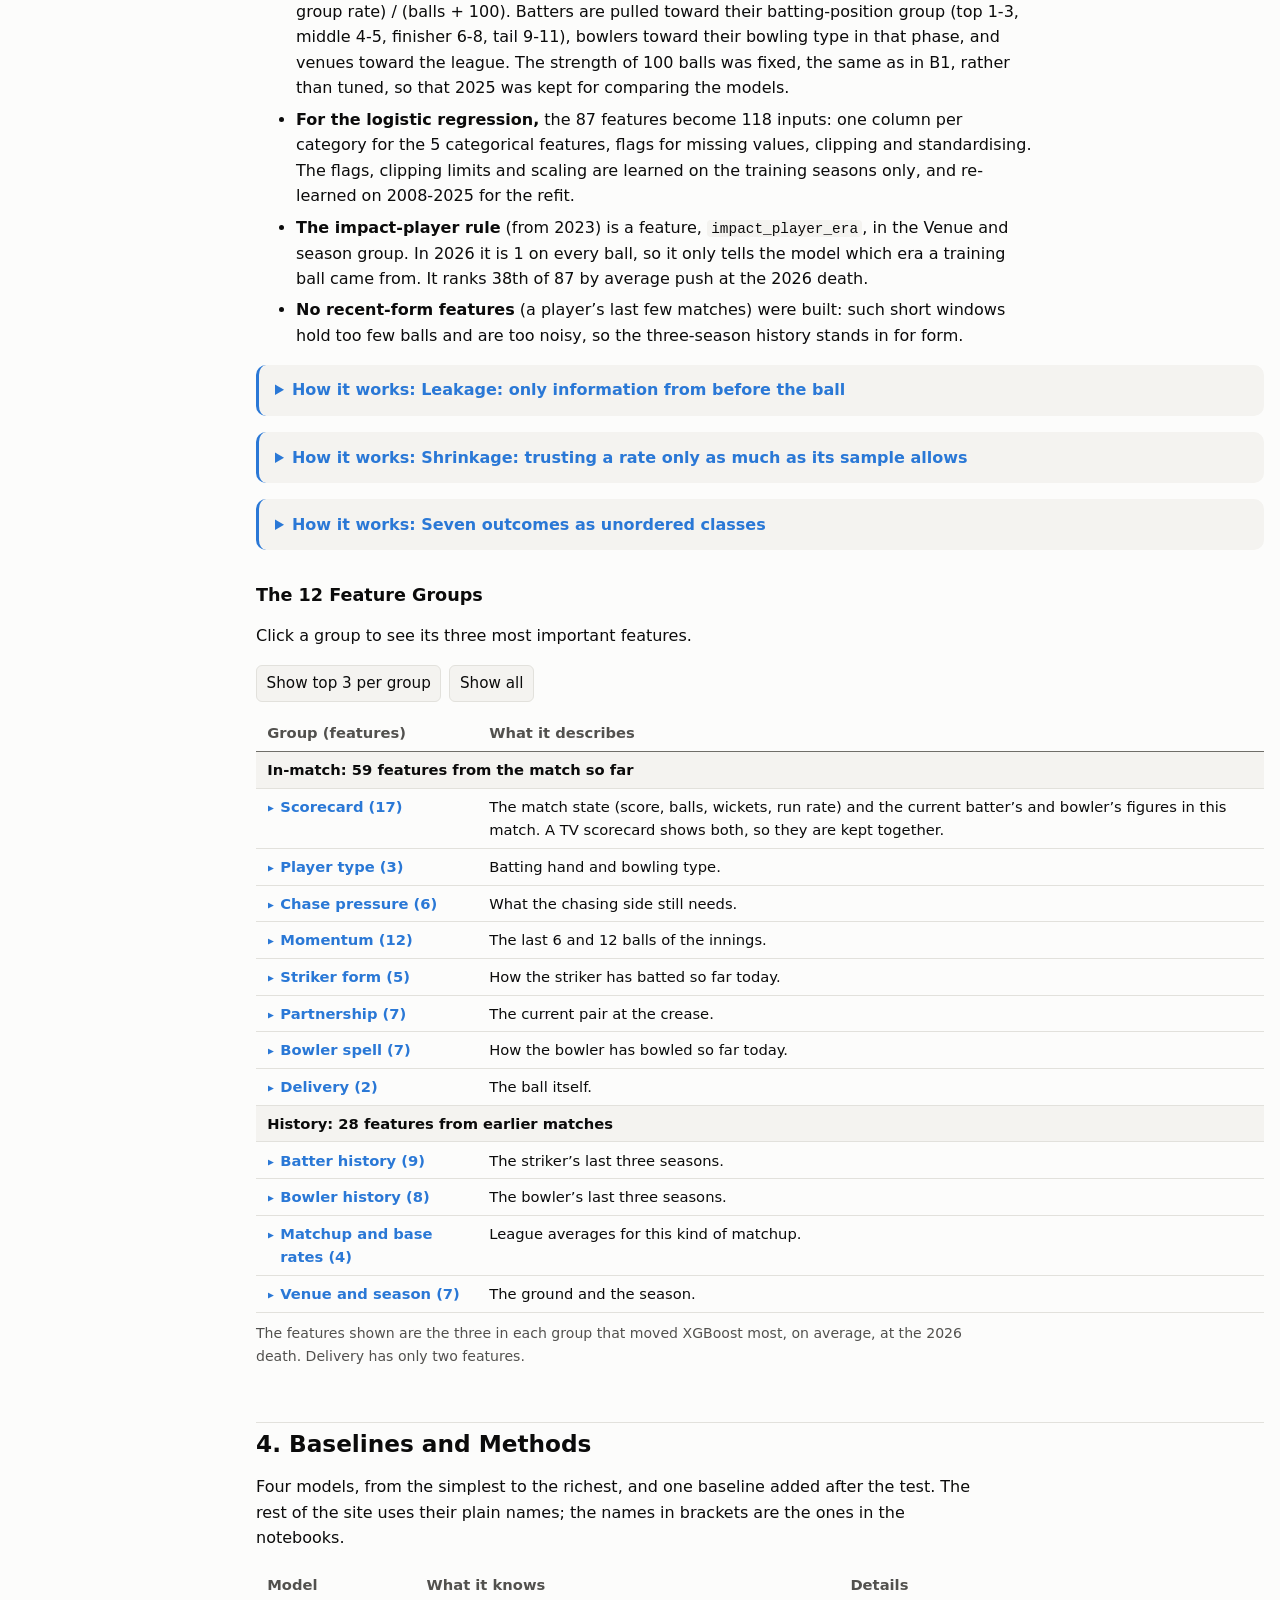
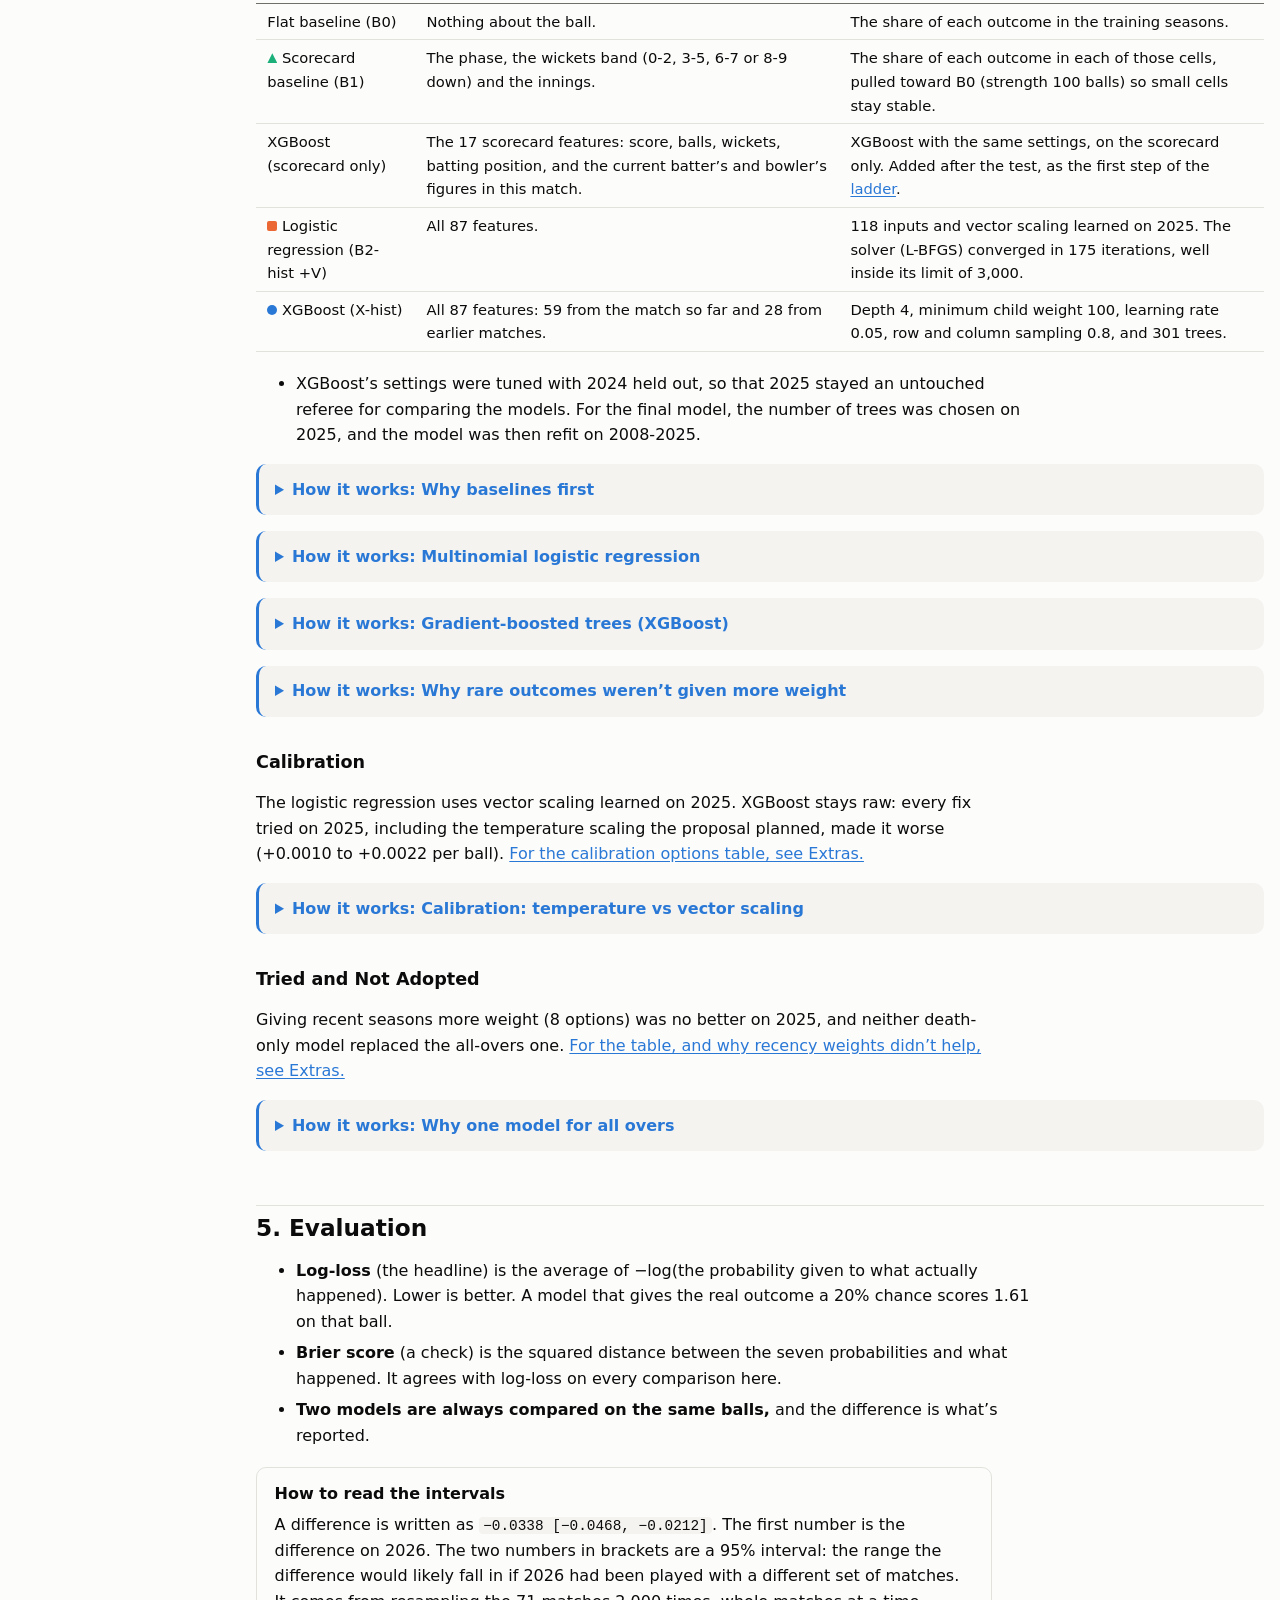
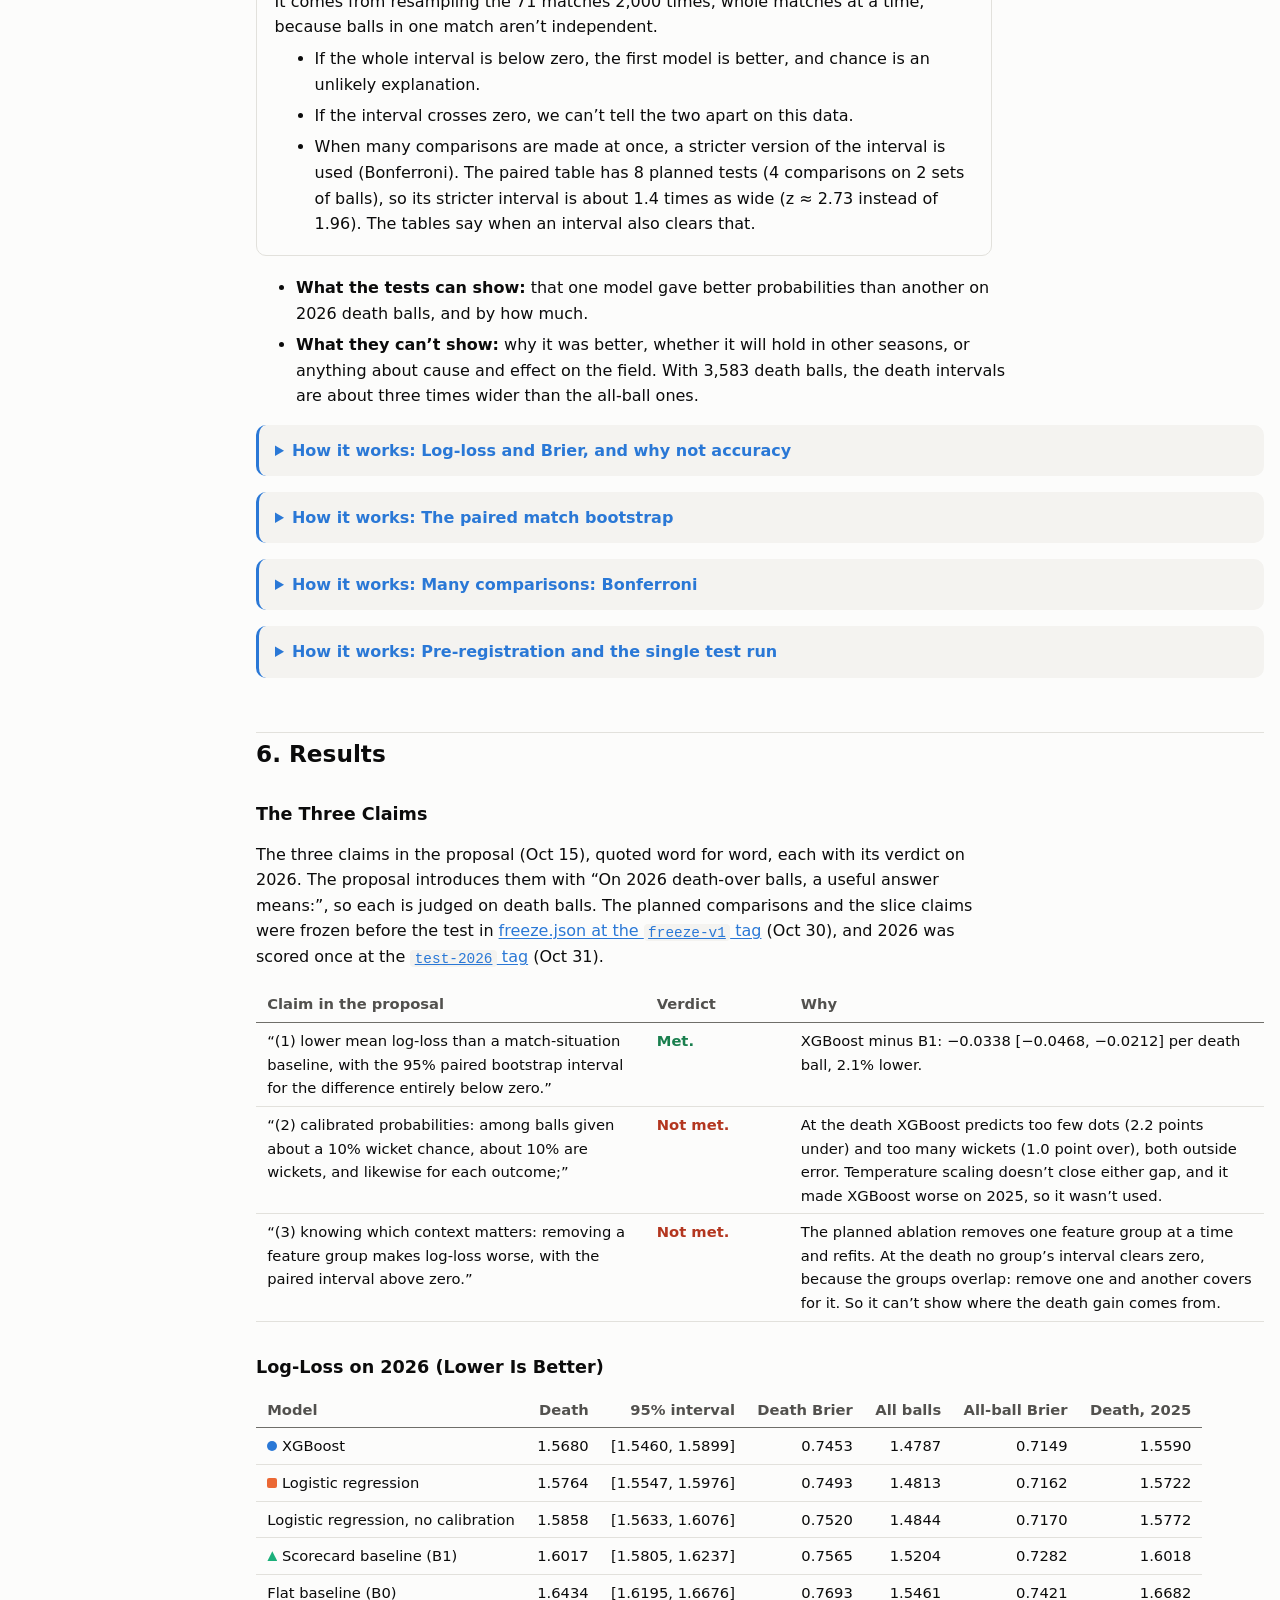
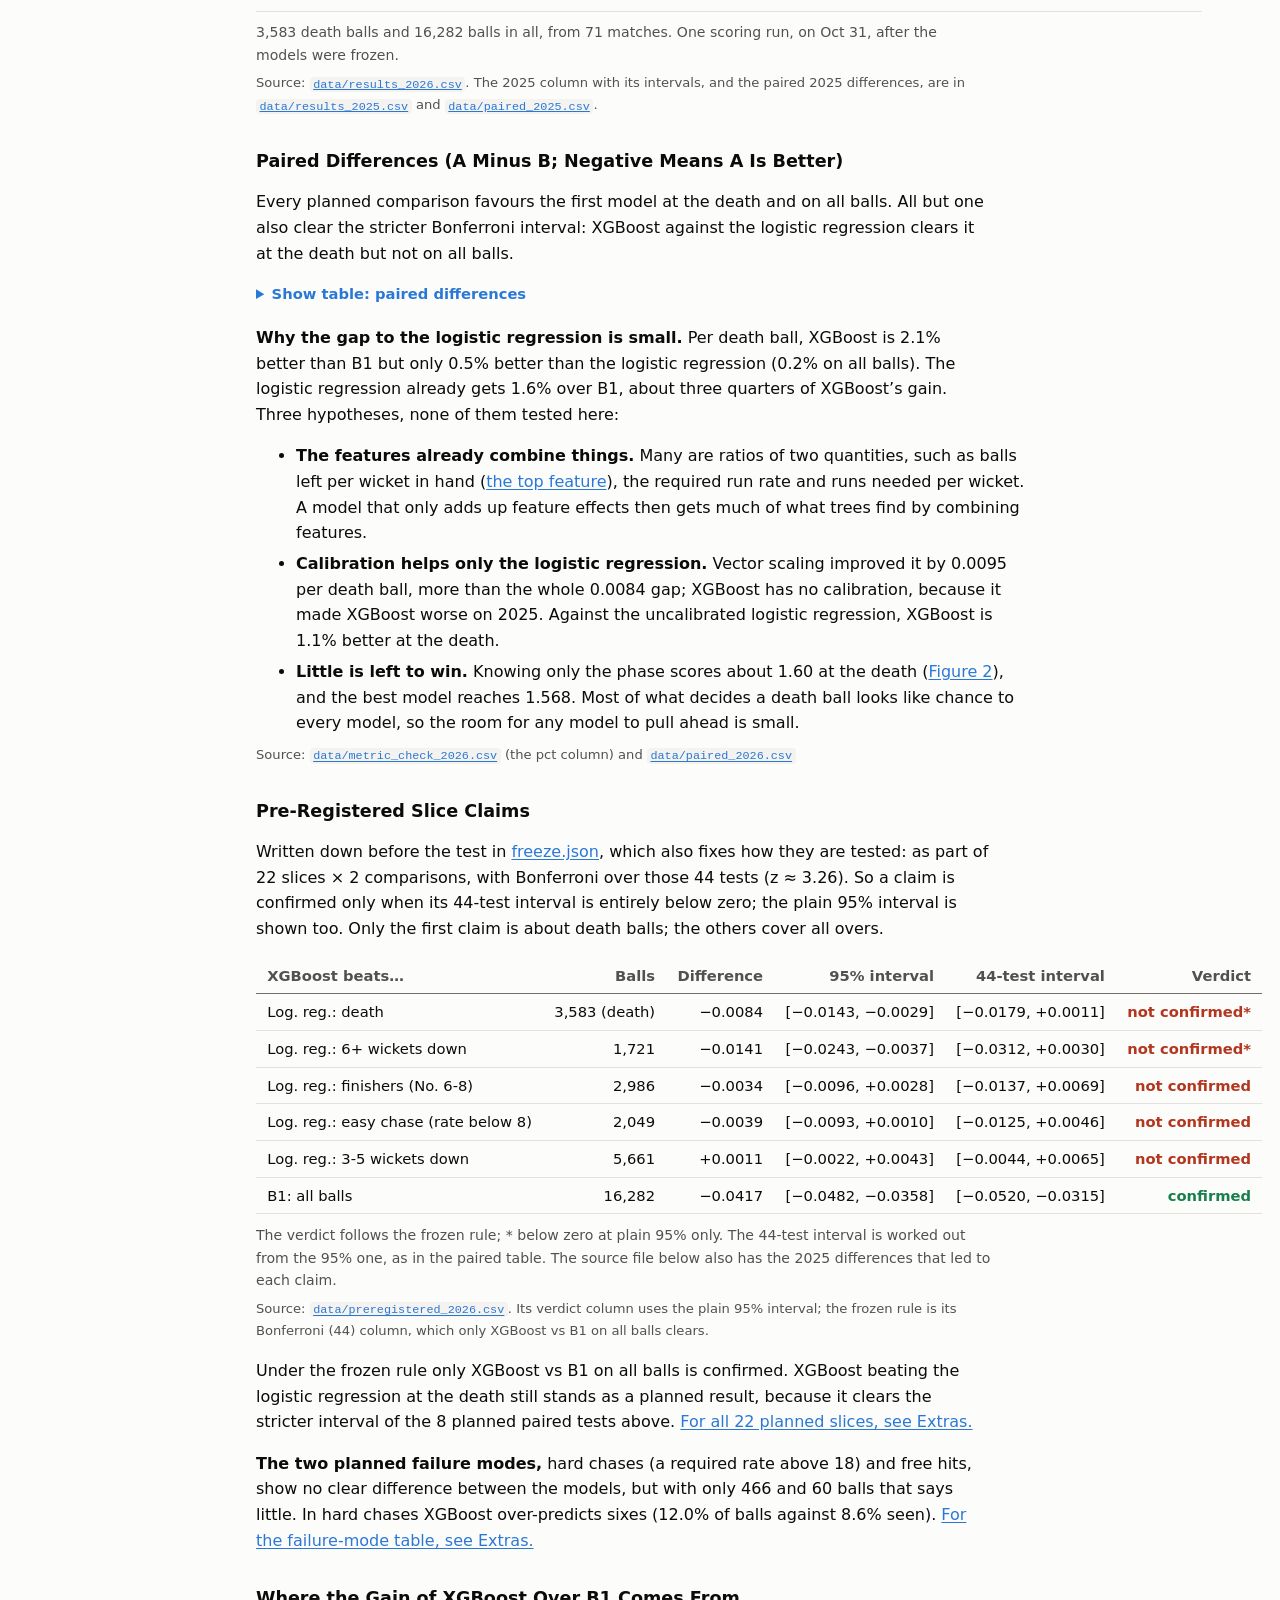
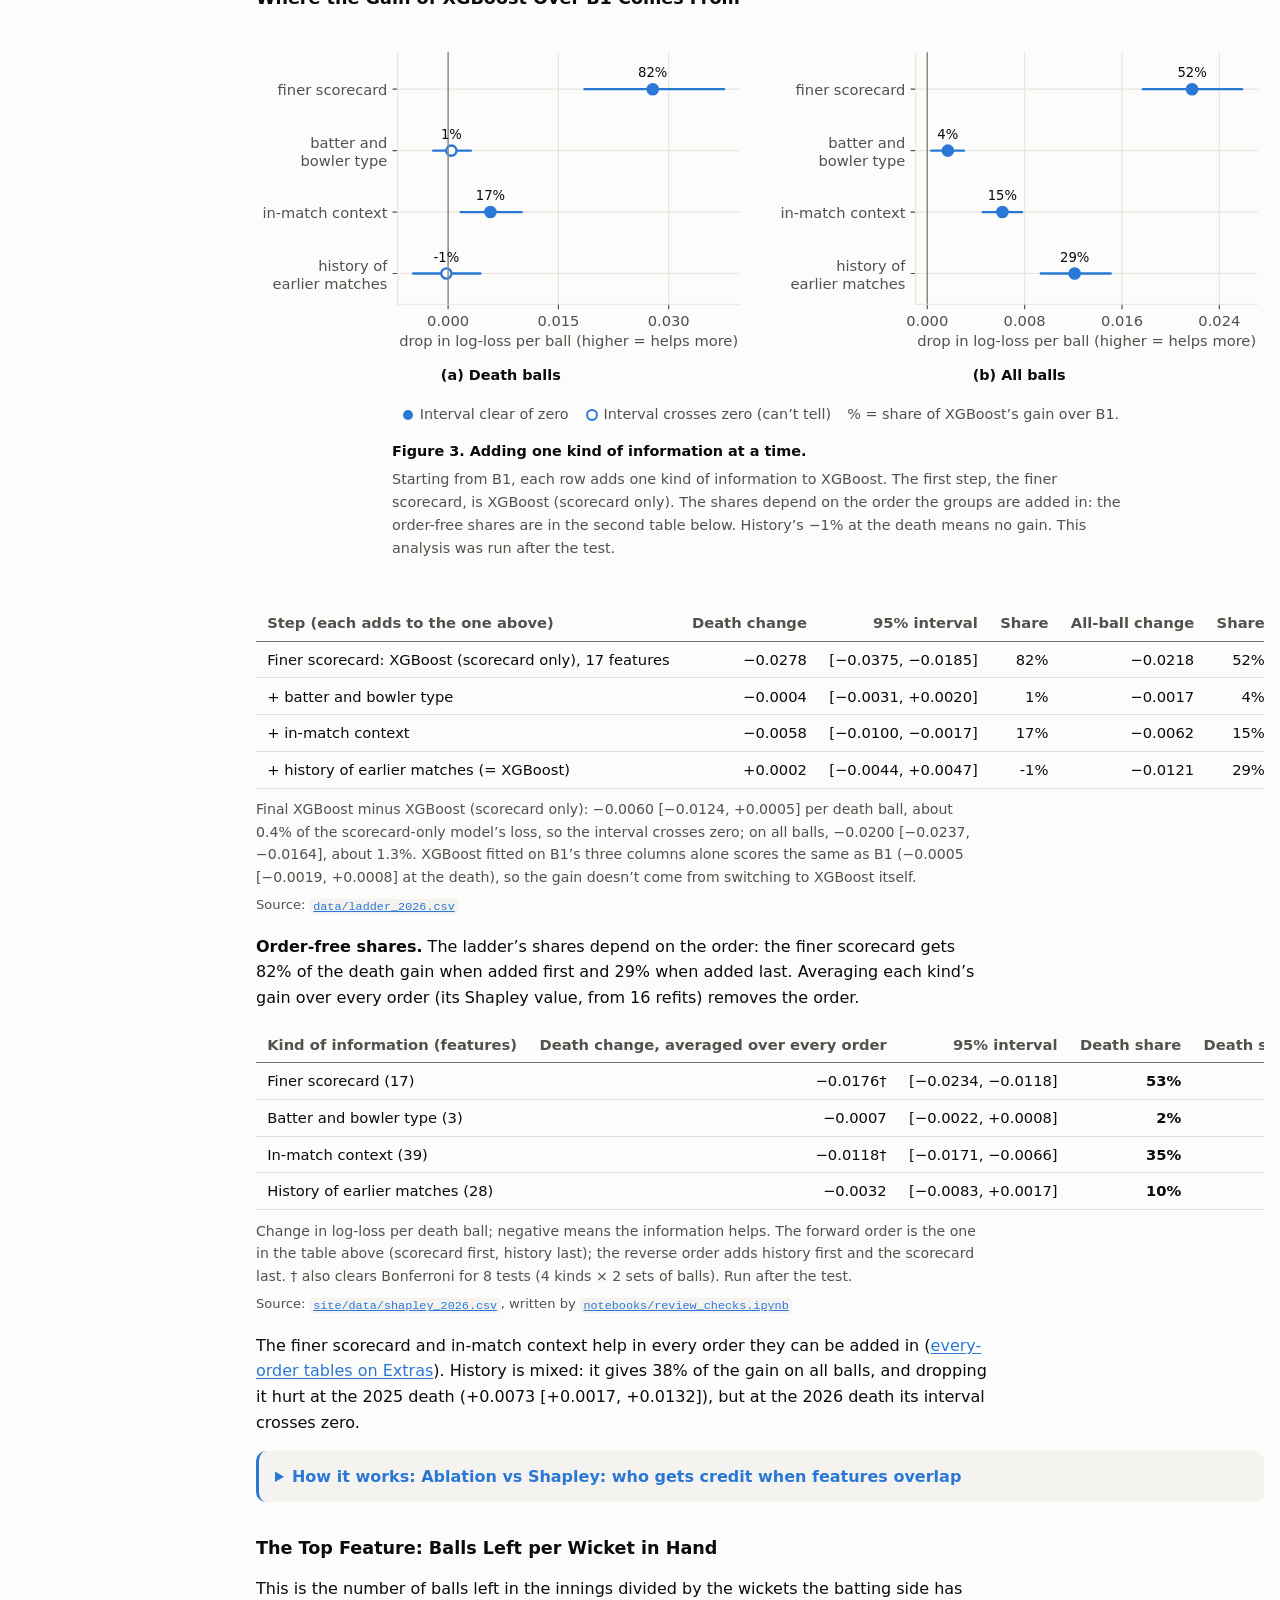
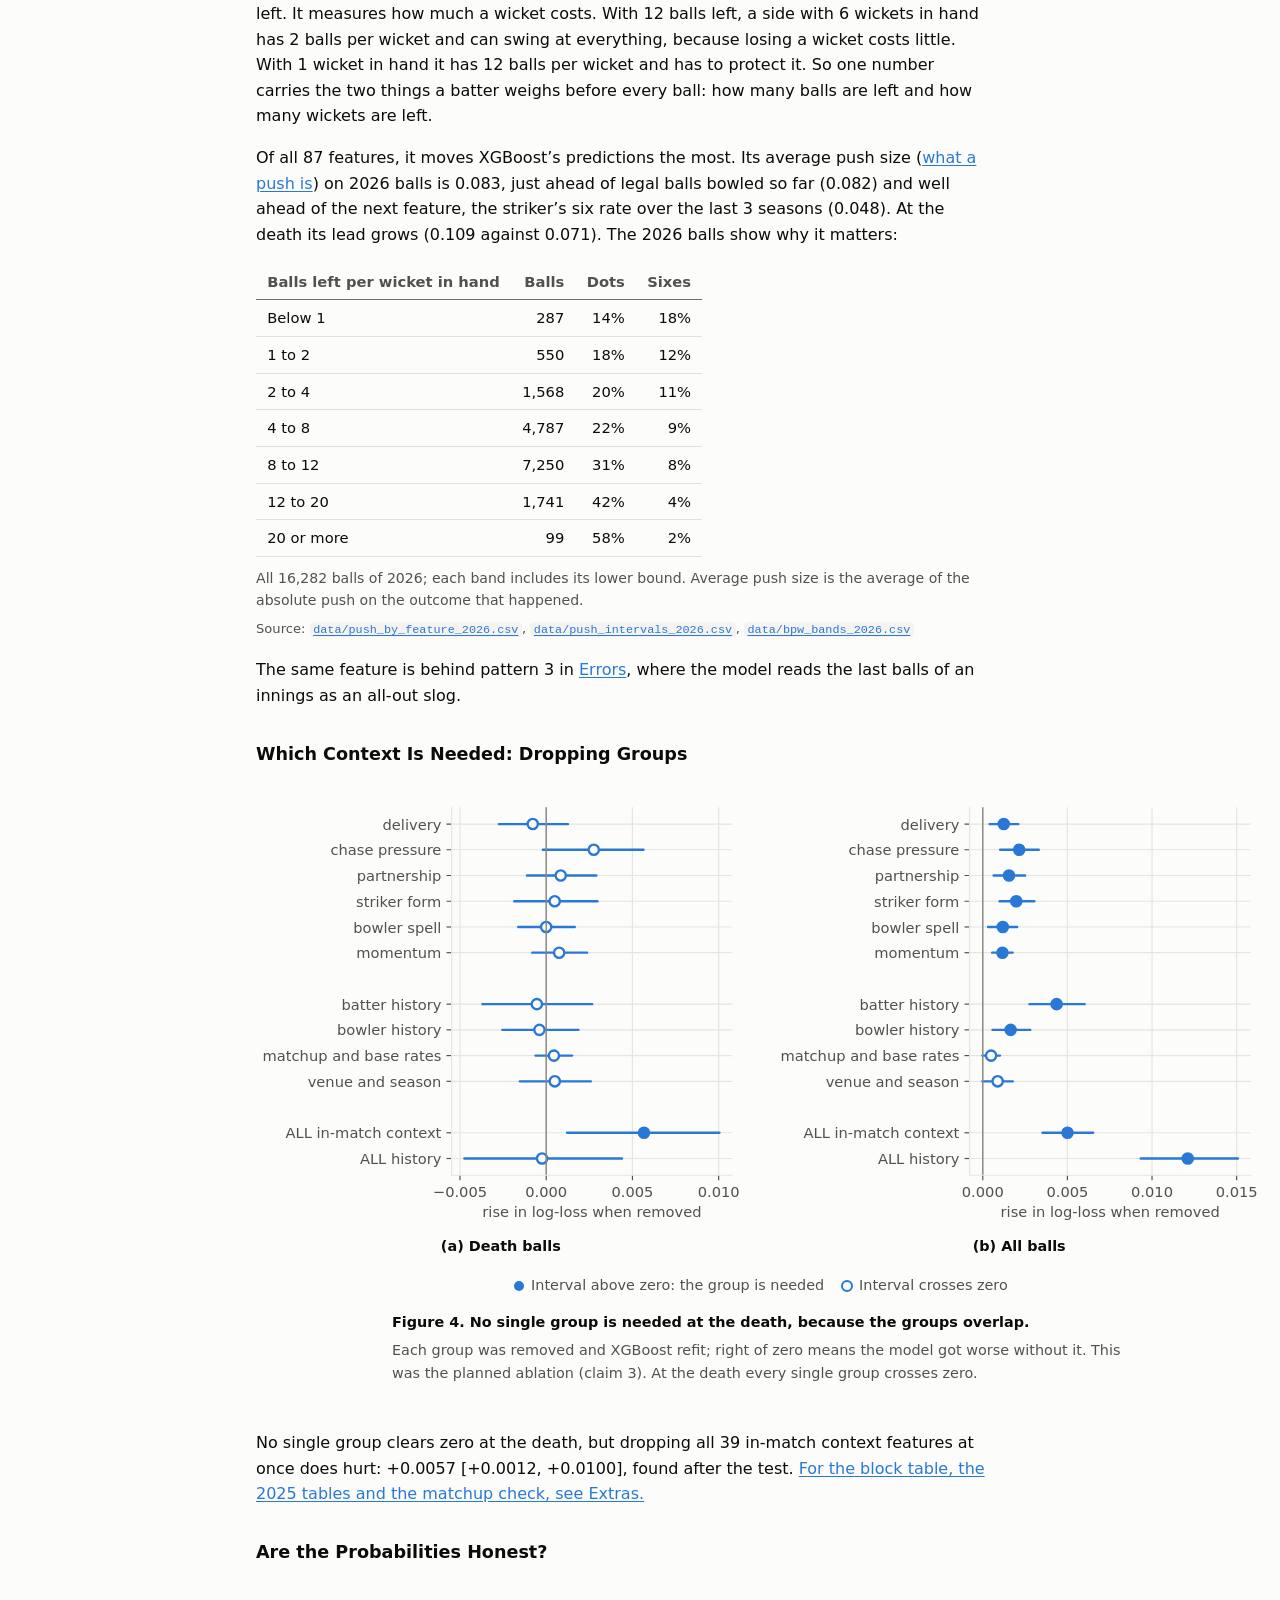
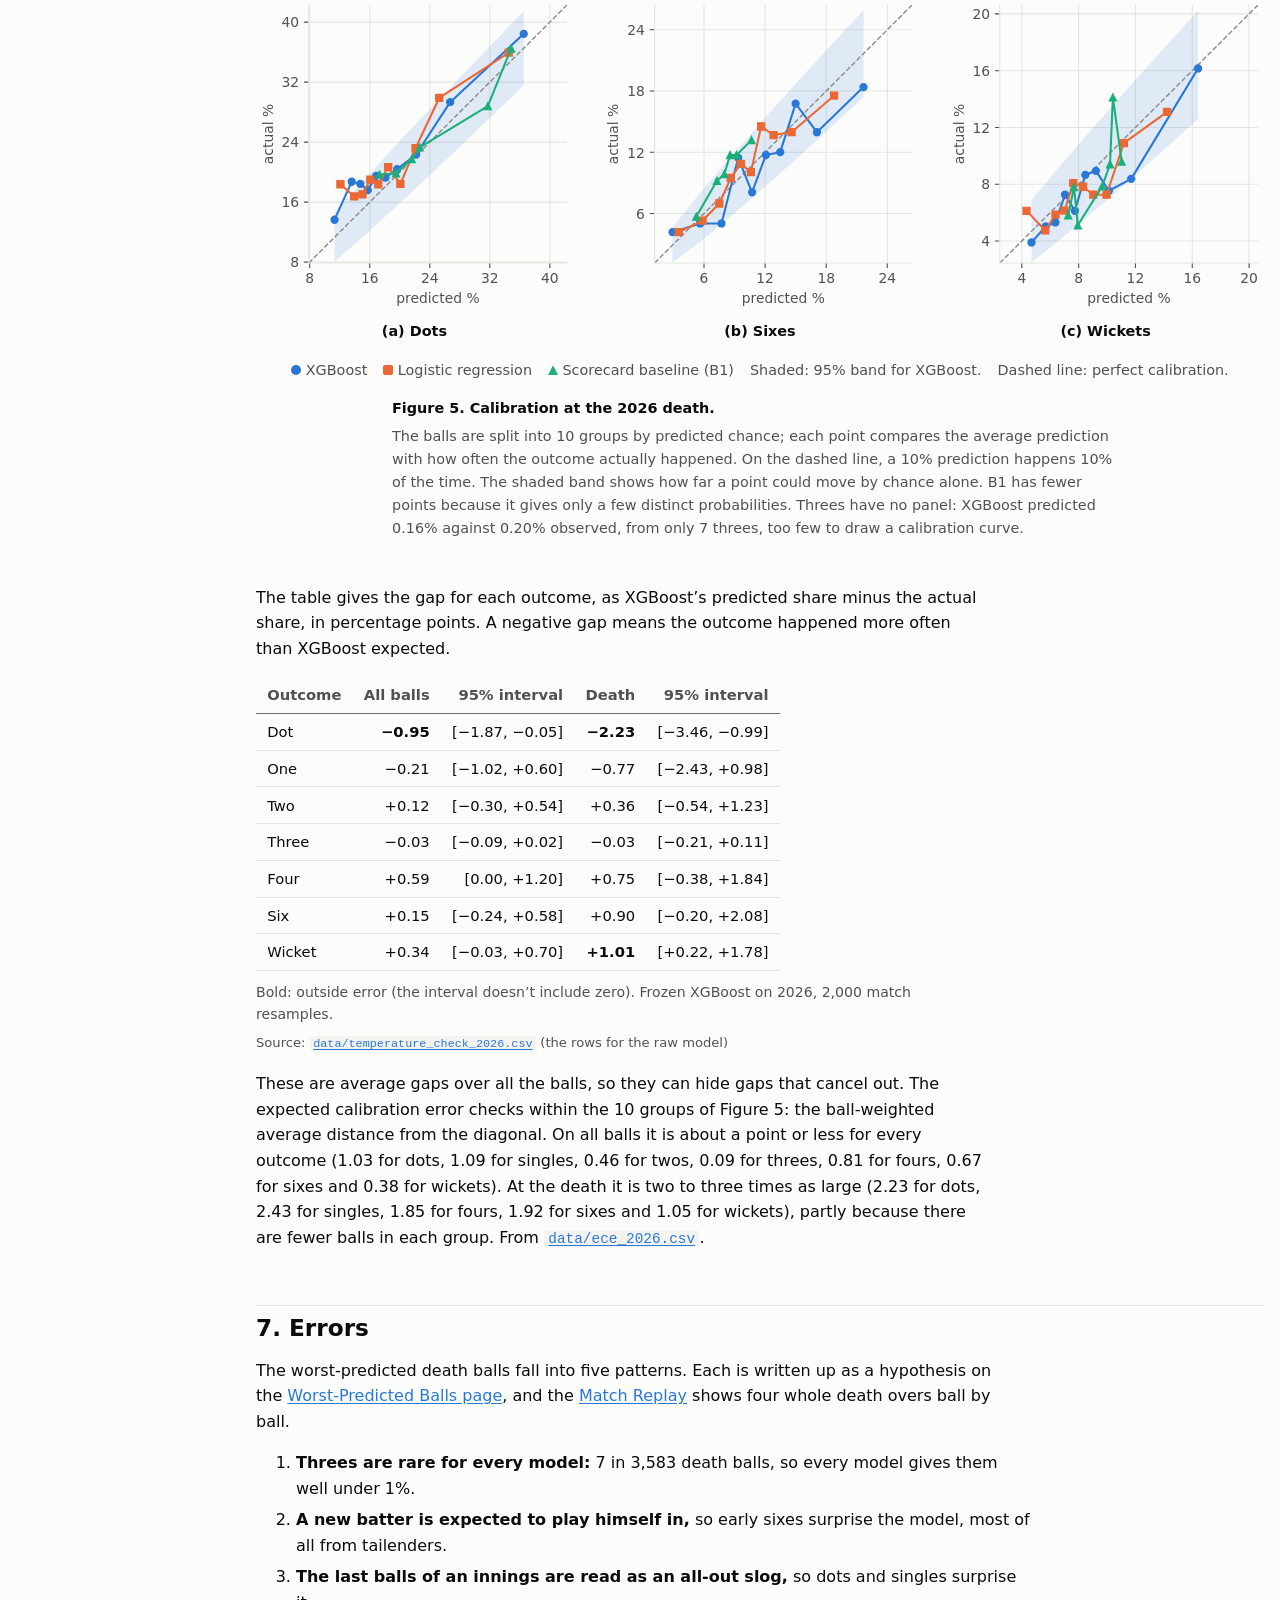
==== commit 0f5c6786: "Opening figure; rename B1+ to XGBoost (scorecard only) - index.html: new opening figure before the h" ====
--- a/index.html
+++ b/index.html
@@ -15,11 +15,32 @@
 <h1>Ball-by-Ball Outcome Prediction in IPL</h1>
 <p class="lede">For every legal ball in overs 16-20, the models give a probability to each of seven outcomes: a dot, 1, 2, 3, 4, 6 or a wicket. They were trained on 2008-2024, chosen on 2025 and scored once on the 2026 season. Balls are written the cricket way: 15.2 means the 2nd ball of the 16th over.</p>
 
+<figure class="fig hero-fig">
+  <div class="hbars" role="img" aria-label="How much lower each model’s 2026 death log-loss is than B0’s: B1 2.5%, logistic regression 3.5%, logistic regression with scaling 4.1%, XGBoost on the scorecard only 4.2%, XGBoost 4.6%.">
+    <div class="hb-row"><span class="hb-lab">B0</span><span class="hb-track"><span class="hb-bar" style="--w:0.0000;background:var(--ink-3);opacity:1"></span><span class="hb-val">reference <small>1.6434</small></span></span></div>
+    <div class="hb-row"><span class="hb-lab">B1</span><span class="hb-track"><span class="hb-bar" style="--w:0.5072;background:var(--b1);opacity:1"></span><span class="hb-val">2.5% <small>1.6017</small></span></span></div>
+    <div class="hb-row"><span class="hb-lab">Logistic regression</span><span class="hb-track"><span class="hb-bar" style="--w:0.7010;background:var(--lr);opacity:0.55"></span><span class="hb-val">3.5% <small>1.5858</small></span></span></div>
+    <div class="hb-row"><span class="hb-lab">Logistic regression + scaling</span><span class="hb-track"><span class="hb-bar" style="--w:0.8162;background:var(--lr);opacity:1"></span><span class="hb-val">4.1% <small>1.5764</small></span></span></div>
+    <div class="hb-row"><span class="hb-lab">XGBoost (scorecard only)</span><span class="hb-track"><span class="hb-bar" style="--w:0.8459;background:var(--xgb);opacity:0.55"></span><span class="hb-val">4.2% <small>1.5739</small></span></span></div>
+    <div class="hb-row hb-strong"><span class="hb-lab">XGBoost</span><span class="hb-track"><span class="hb-bar" style="--w:0.9184;background:var(--xgb);opacity:1"></span><span class="hb-val">4.6% <small>1.5680</small></span></span></div>
+    <div class="hb-axis" aria-hidden="true"><span class="hb-lab"></span><span class="hb-ticks"><span style="--w:0.0">0%</span><span style="--w:0.2">1%</span><span style="--w:0.4">2%</span><span style="--w:0.6">3%</span><span style="--w:0.8">4%</span><span style="--w:1.0">5%</span></span></div>
+  </div>
+  <figcaption><b>How much better each model predicts a 2026 death ball than B0</b>Each bar is how much lower the model’s log-loss is than B0’s, so longer is better; the small number is the log-loss itself (lower is better). 3,583 death balls from the 2026 season, scored once.</figcaption>
+  <ul class="figpoints">
+    <li><b>B0:</b> gives every ball the same chances, the outcome shares of all training balls.</li>
+    <li><b>B1:</b> the shares for the ball’s situation: phase, wickets band and innings.</li>
+    <li><b>Logistic regression:</b> a linear model on all 87 features; “+ scaling” adds a calibration step learned on 2025.</li>
+    <li><b>XGBoost (scorecard only):</b> XGBoost on just the 17 scorecard features: score, balls, wickets, batting position, and the batter’s and bowler’s figures in this match.</li>
+    <li><b>XGBoost:</b> the final model, on all 87 features. <a href="#methods">More on each model in section 4.</a></li>
+  </ul>
+</figure>
+<p class="src">Source: <a href="https://github.com/arjunnamburi/ml_death_overs_ipl/blob/main/data/results_2026.csv"><code>data/results_2026.csv</code></a>; XGBoost (scorecard only) is the “scorecard state” row of <a href="https://github.com/arjunnamburi/ml_death_overs_ipl/blob/main/data/ladder_2026.csv"><code>data/ladder_2026.csv</code></a>.</p>
+
 <div class="headline">
   <div class="stat"><b>1.5680</b><span><span class="dot xgb"></span>XGBoost’s log-loss per 2026 death ball.</span></div>
   <div class="stat"><b>1.6017</b><span><span class="dot b1"></span>The scorecard baseline’s (B1).</span></div>
   <div class="stat"><b>2.1%</b><span>XGBoost’s gain over B1, clearly above zero.</span></div>
-  <div class="stat"><b>0.4%</b><span>What the detailed context adds beyond a finer reading of the scorecard (B1+), too small to tell from zero. B1+ includes the batter’s and bowler’s figures in this match.</span></div>
+  <div class="stat"><b>0.4%</b><span>What the detailed context adds beyond XGBoost (scorecard only), too small to tell from zero. The scorecard includes the batter’s and bowler’s figures in this match.</span></div>
 </div>
 <p class="muted" style="font-size:.9rem">In plain terms: on an average 2026 death ball, XGBoost gave what actually happened a 20.85% chance, against 20.15% for B1 (geometric means). 3,583 death balls in 71 matches.</p>
 <p class="muted" style="font-size:.9rem">Each section has collapsed <b>How it works</b> boxes that explain the methods behind it: what each one is, why it was used here instead of the alternative, and what it showed in this project.</p>
@@ -56,7 +77,7 @@
 <ul>
   <li><b>How well:</b> XGBoost beats the basic match situation (B1: phase, wickets band and innings) on 2026 death balls by 2.1% in log-loss, clearly more than chance.</li>
   <li><b>Where it comes from:</b> mostly from reading the scorecard more finely, such as the exact balls and wickets left: 53% of the death gain averaged over every order, then in-match context with 35%.</li>
-  <li><b>The detailed context:</b> beyond that finer scorecard (B1+), all the detailed context adds only 0.4% at the death, too little to tell from zero in one season.</li>
+  <li><b>The detailed context:</b> beyond XGBoost (scorecard only), which reads that finer scorecard, all the detailed context adds only 0.4% at the death, too little to tell from zero in one season.</li>
 </ul>
 <p>The three claims in the proposal and their verdicts are at the start of <a href="#claims">Results</a>.</p>
 
@@ -170,14 +191,14 @@
 <tbody>
 <tr><td>Flat baseline (B0)</td><td class="l">Nothing about the ball.</td><td class="l">The share of each outcome in the training seasons.</td></tr>
 <tr><td><span class="dot b1"></span>Scorecard baseline (B1)</td><td class="l">The phase, the wickets band (0-2, 3-5, 6-7 or 8-9 down) and the innings.</td><td class="l">The share of each outcome in each of those cells, pulled toward B0 (strength 100 balls) so small cells stay stable.</td></tr>
-<tr><td>Finer scorecard baseline (B1+)</td><td class="l">The 17 scorecard features: score, balls, wickets, batting position, and the current batter’s and bowler’s figures in this match.</td><td class="l">XGBoost with the same settings, on the scorecard only. Added after the test, as the first step of the <a href="#ladder">ladder</a>.</td></tr>
+<tr id="scorecard-only"><td>XGBoost (scorecard only)</td><td class="l">The 17 scorecard features: score, balls, wickets, batting position, and the current batter’s and bowler’s figures in this match.</td><td class="l">XGBoost with the same settings, on the scorecard only. Added after the test, as the first step of the <a href="#ladder">ladder</a>.</td></tr>
 <tr><td><span class="dot lr"></span>Logistic regression (B2-hist +V)</td><td class="l">All 87 features.</td><td class="l">118 inputs and vector scaling learned on 2025. The solver (L-BFGS) converged in 175 iterations, well inside its limit of 3,000.</td></tr>
 <tr><td><span class="dot xgb"></span>XGBoost (X-hist)</td><td class="l">All 87 features: 59 from the match so far and 28 from earlier matches.</td><td class="l">Depth 4, minimum child weight 100, learning rate 0.05, row and column sampling 0.8, and 301 trees.</td></tr>
 </tbody></table></div>
 <ul>
   <li>XGBoost’s settings were tuned with 2024 held out, so that 2025 stayed an untouched referee for comparing the models. For the final model, the number of trees was chosen on 2025, and the model was then refit on 2008-2025.</li>
 </ul>
-<details class="howto concept"><summary>How it works: Why baselines first</summary><ul><li><b>What:</b> A baseline is the simplest model a claim has to beat. B0 gives every ball the outcome shares of the training seasons. B1 gives each cell (phase × wickets band × innings) its own shares, shrunk toward B0 with the same k = 100.</li><li><b>Why:</b> A log-loss of 1.568 means nothing on its own. It only means something next to what a simple model scores. B1 is the “basic match situation” of the research question, so XGBoost minus B1 is the question’s answer.</li><li><b>What it showed:</b> B1 already gains 0.0417 over B0 at the death, more than XGBoost then adds on top (0.0338). Much of what can be predicted about a death ball is the match situation. B1+ (XGBoost on the scorecard only) measures what a finer reading of that situation is worth.</li></ul></details>
+<details class="howto concept"><summary>How it works: Why baselines first</summary><ul><li><b>What:</b> A baseline is the simplest model a claim has to beat. B0 gives every ball the outcome shares of the training seasons. B1 gives each cell (phase × wickets band × innings) its own shares, shrunk toward B0 with the same k = 100.</li><li><b>Why:</b> A log-loss of 1.568 means nothing on its own. It only means something next to what a simple model scores. B1 is the “basic match situation” of the research question, so XGBoost minus B1 is the question’s answer.</li><li><b>What it showed:</b> B1 already gains 0.0417 over B0 at the death, more than XGBoost then adds on top (0.0338). Much of what can be predicted about a death ball is the match situation. XGBoost (scorecard only) measures what a finer reading of that situation is worth.</li></ul></details>
 <details class="howto concept"><summary>How it works: Multinomial logistic regression</summary><ul><li><b>What:</b> For each outcome k the model computes a score z<sub>k</sub> = w<sub>k</sub> · x + b<sub>k</sub>, a weighted sum of the inputs. Softmax turns the seven scores into probabilities: p<sub>k</sub> = e<sup>z<sub>k</sub></sup> / Σ<sub>j</sub> e<sup>z<sub>j</sub></sup>. The weights are fitted by minimising log-loss on the training balls, plus an L2 penalty that keeps them small (C = 1; a smaller C means a stronger penalty).</li><li><b>What it can’t do:</b> Each feature moves the score by the same amount everywhere. “Wickets in hand matter more at the death” is an interaction, and the model can’t learn it unless such a feature is built by hand.</li><li><b>Why the preprocessing:</b><ul><li>Categories become one-hot columns, because a weight needs a number.</li><li>Missing values get a flag column plus a fill value, because the model can’t take a blank.</li><li>Extreme values are clipped at the training 0.5th and 99.5th percentiles, so a few outliers don’t swing a weight.</li><li>Inputs are standardised, so the L2 penalty treats every feature on the same scale and the solver (L-BFGS) converges.</li><li>All of these are learned on the training seasons only; learning them on the test season would be a leak.</li></ul></li><li><b>Its role:</b> The strong simple model. Its gap to XGBoost is what curves and interactions add: −0.0084 [−0.0143, −0.0029] at the 2026 death.</li></ul></details>
 <details class="howto concept"><summary>How it works: Gradient-boosted trees (XGBoost)</summary><ul><li><b>What:</b> Boosting builds many small trees in sequence, each correcting what the trees before it got wrong. With seven outcomes, each round adds one tree per outcome. Each tree is fitted to the gradient of log-loss (predicted probability minus 1 if that outcome happened, else minus 0), using the curvature too. Its output, times the learning rate, is added to that outcome’s score, and softmax turns the scores into probabilities, as in the logistic regression.</li><li><b>What each setting controls:</b><ul><li><b>Depth 4:</b> a tree can combine up to four features, so it learns interactions such as balls left × wickets in hand × required rate.</li><li><b>Minimum child weight 100:</b> a leaf needs a total curvature of 100, which is a few hundred balls for common outcomes and far more for rare ones like threes, so leaves stay stable.</li><li><b>Learning rate 0.05:</b> each tree takes a small step, which needs more trees but overfits less.</li><li><b>Row and column sampling 0.8:</b> each tree sees a random 80% of balls and features, which adds variety and reduces overfitting.</li><li><b>Early stopping and the 301 rounds:</b> trained on 2008-2024, rounds were added until the 2025 loss hadn’t improved for 50 rounds. 301 is the best round (best iteration + 1), not the round where training stopped, 50 rounds later. The final model was refit on 2008-2025 (about 6% more balls) with the same 301 rounds, with no adjustment for the extra data. Each round adds one tree per outcome, so it has 301 × 7 = 2,107 trees.</li><li><b>Categories:</b> the 5 categorical features (batting hand, bowling type, matchup type, match phase and the previous ball’s outcome) use XGBoost’s native support (<code>enable_categorical=True</code> on pandas category columns). A split sends a set of categories one way and the rest the other, instead of cutting arbitrary number codes, which would invent an order. Every season uses the same list of categories, so a category means the same thing in training and in the test.</li></ul></li><li><b>The choice:</b> A first fit at depth 6 with minimum child weight 1 overfit: its training loss was 0.115 below its 2024 loss, and it stopped after 135 rounds. The grid on 2024 then moved to shallower trees and bigger leaves (depth 3, 4, 6 × minimum child weight 20, 100). All six settings scored within 0.0014 of each other, bigger leaves were better at every depth, and depth 4 with 100 won. Missing values need no flags: each split learns which way to send them.</li><li><b>What it showed:</b> It beats the logistic regression most at the death, where interactions matter most: −0.0084 there against −0.0026 on all balls.</li></ul></details>
 <details class="howto concept"><summary>How it works: Why rare outcomes weren’t given more weight</summary><ul><li><b>The imbalance:</b> At the 2026 death, singles are 39% of balls and threes 0.2%. A common fix for imbalance is class weights, which make each rare ball count more in training.</li><li><b>Why not here:</b> The goal is honest probabilities, scored by log-loss. Log-loss is a proper scoring rule: its expected value is lowest when the predicted chances equal the true frequencies. Weighting threes by 50 changes what is being fitted: the best answer becomes a three chance about 50 times too high (before renormalising). The model would then over-predict threes on every ball, and pay for it on the other 99.8%. Reweighting suits a goal like catching rare events (recall), not giving their chance.</li><li><b>What it means:</b> Rare outcomes get small but honest chances. At the 2026 death XGBoost predicted threes on 0.16% of balls against 0.20% observed. When a three does happen it costs a large log-loss (the first pattern in <a href="#errors">Errors</a>), and that is the price of honest probabilities, not a bug.</li></ul></details>
@@ -211,7 +232,7 @@
 <details class="howto concept"><summary>How it works: Log-loss and Brier, and why not accuracy</summary><ul><li><b>What:</b> Log-loss is the average of −ln(the probability given to what happened). It is a <i>proper scoring rule</i>: the expected score is best when a model reports its true beliefs, so it can’t be gamed by exaggerating.</li><li><b>How harsh it is:</b> Giving what happened 50% scores 0.69, 20% scores 1.61, and 1% scores 4.61. Confident mistakes cost the most.</li><li><b>Why not accuracy:</b> The single most likely outcome is almost always a dot or a single, so every model would “predict” those and get about the same accuracy. Accuracy throws away the probabilities, and the probabilities are what the question asks about.</li><li><b>Reading the number:</b> e<sup>−log-loss</sup> is the geometric-mean chance given to what happened. For XGBoost at the 2026 death that is e<sup>−1.5680</sup> = 20.85%, against 20.15% for B1.</li><li><b>Brier:</b> The squared distance between the seven probabilities and the outcome written as seven 0s and 1s: Σ(p<sub>k</sub> − y<sub>k</sub>)². It is also proper, but bounded and gentler on rare outcomes. It is used as a check, and it agrees with log-loss on every comparison here.</li></ul></details>
 <details class="howto concept"><summary>How it works: The paired match bootstrap</summary><ul><li><b>What:</b> To get an interval for a difference, the 71 matches are resampled with replacement 2,000 times, and the mean difference is recomputed on each resample. The middle 95% of those 2,000 values is the interval.</li><li><b>Why whole matches:</b> Balls in one match aren’t independent: they share a pitch, teams, weather and the match’s own run of events. Treating 3,583 balls as independent would make the intervals too narrow, so whole matches are resampled to keep that dependence.</li><li><b>Why paired:</b> Both models are scored on the same balls, so the hard balls are hard for both. Taking the difference ball by ball cancels that shared noise.</li><li><b>What it showed:</b> XGBoost’s own death interval [1.5460, 1.5899] overlaps B1’s [1.5805, 1.6237], yet the paired difference is −0.0338 [−0.0468, −0.0212], clearly below zero. Comparing two separate intervals would have wrongly said “can’t tell”.</li></ul></details>
 <details class="howto concept"><summary>How it works: Many comparisons: Bonferroni</summary><ul><li><b>What:</b> Each 95% interval has a 5% chance of a false alarm. With 8 tests, the chance of at least one false alarm is at most 8 × 5% = 40% (the union bound), and about 1 − 0.95<sup>8</sup> ≈ 34% if the tests were independent. Bonferroni runs each test at 5% / 8 instead, which widens the interval from z = 1.96 to z ≈ 2.73.</li><li><b>The choice:</b> It is used for the planned paired table (4 comparisons × 2 sets of balls, z ≈ 2.73), the planned slices (22 groups × 2 comparisons = 44 tests, z ≈ 3.26), the two planned failure modes (2 × 2 = 4 tests, z ≈ 2.50) and the Shapley table (8 tests). It is conservative when the tests are correlated, as these are, so clearing it is strong evidence, while missing it doesn’t prove there is no effect.</li><li><b>What it showed:</b> XGBoost vs the logistic regression clears it at the death in the 8-test paired family, but not on all balls, and none of the slice claims against the logistic regression clears the 44-test bar.</li></ul></details>
-<details class="howto concept"><summary>How it works: Pre-registration and the single test run</summary><ul><li><b>What:</b> The claims and planned comparisons were written down and tagged in Git (<code>freeze-v1</code>, Oct 30) before any 2026 score was seen, and 2026 was then scored once (<code>test-2026</code>, Oct 31).</li><li><b>Why:</b> With enough analysis choices, something always looks significant (the “garden of forking paths”). Fixing the questions before seeing the answers keeps the test honest.</li><li><b>What it means here:</b> “Planned” results test a claim. The ladder, B1+, the Shapley shares, the block ablation and the error checks came later, so they describe 2026 rather than test it. That is why the site keeps the two apart.</li></ul></details>
+<details class="howto concept"><summary>How it works: Pre-registration and the single test run</summary><ul><li><b>What:</b> The claims and planned comparisons were written down and tagged in Git (<code>freeze-v1</code>, Oct 30) before any 2026 score was seen, and 2026 was then scored once (<code>test-2026</code>, Oct 31).</li><li><b>Why:</b> With enough analysis choices, something always looks significant (the “garden of forking paths”). Fixing the questions before seeing the answers keeps the test honest.</li><li><b>What it means here:</b> “Planned” results test a claim. The ladder, XGBoost (scorecard only), the Shapley shares, the block ablation and the error checks came later, so they describe 2026 rather than test it. That is why the site keeps the two apart.</li></ul></details>
 <!-- ================================================================ -->
 <h2 id="results">6. Results</h2>
 <h3 id="claims">The Three Claims</h3>
@@ -268,13 +289,13 @@
     <div class="panel"><img data-fig="site/img/ladder_all" alt="On all balls, history of earlier matches gives 29% of the gain." width="460" height="290" loading="lazy"><span class="plabel">(b) All balls</span></div>
   </div>
   <div class="legend"><span><svg class="sym" width="14" height="14"><circle cx="7" cy="7" r="5" fill="var(--xgb)"/></svg>Interval clear of zero</span><span><svg class="sym" width="14" height="14"><circle cx="7" cy="7" r="5" fill="none" stroke="var(--xgb)" stroke-width="2"/></svg>Interval crosses zero (can’t tell)</span><span>% = share of XGBoost’s gain over B1.</span></div>
-  <figcaption><b>Figure 3. Adding one kind of information at a time.</b> Starting from B1, each row adds one kind of information to XGBoost. The first step, the finer scorecard, is B1+. The shares depend on the order the groups are added in: the order-free shares are in the second table below. History’s −1% at the death means no gain. This analysis was run after the test.</figcaption>
+  <figcaption><b>Figure 3. Adding one kind of information at a time.</b> Starting from B1, each row adds one kind of information to XGBoost. The first step, the finer scorecard, is XGBoost (scorecard only). The shares depend on the order the groups are added in: the order-free shares are in the second table below. History’s −1% at the death means no gain. This analysis was run after the test.</figcaption>
 </figure>
 <div class="table-wrap"><table>
 <thead><tr><th>Step (each adds to the one above)</th><th>Death change</th><th>95% interval</th><th>Share</th><th>All-ball change</th><th>Share</th></tr></thead>
-<tbody><tr><td>Finer scorecard (= B1+, 17 features)</td><td>−0.0278</td><td>[−0.0375, −0.0185]</td><td>82%</td><td>−0.0218</td><td>52%</td></tr><tr><td>+ batter and bowler type</td><td>−0.0004</td><td>[−0.0031, +0.0020]</td><td>1%</td><td>−0.0017</td><td>4%</td></tr><tr><td>+ in-match context</td><td>−0.0058</td><td>[−0.0100, −0.0017]</td><td>17%</td><td>−0.0062</td><td>15%</td></tr><tr><td>+ history of earlier matches (= XGBoost)</td><td>+0.0002</td><td>[−0.0044, +0.0047]</td><td>-1%</td><td>−0.0121</td><td>29%</td></tr></tbody>
-</table></div>
-<p class="muted" style="font-size:.88rem;margin-top:-.6rem">Final XGBoost minus B1+: −0.0060 [−0.0124, +0.0005] per death ball, about 0.4% of B1+’s loss, so the interval crosses zero; on all balls, −0.0200 [−0.0237, −0.0164], about 1.3%. XGBoost fitted on B1’s three columns alone scores the same as B1 (−0.0005 [−0.0019, +0.0008] at the death), so the gain doesn’t come from switching to XGBoost itself.</p>
+<tbody><tr><td>Finer scorecard: XGBoost (scorecard only), 17 features</td><td>−0.0278</td><td>[−0.0375, −0.0185]</td><td>82%</td><td>−0.0218</td><td>52%</td></tr><tr><td>+ batter and bowler type</td><td>−0.0004</td><td>[−0.0031, +0.0020]</td><td>1%</td><td>−0.0017</td><td>4%</td></tr><tr><td>+ in-match context</td><td>−0.0058</td><td>[−0.0100, −0.0017]</td><td>17%</td><td>−0.0062</td><td>15%</td></tr><tr><td>+ history of earlier matches (= XGBoost)</td><td>+0.0002</td><td>[−0.0044, +0.0047]</td><td>-1%</td><td>−0.0121</td><td>29%</td></tr></tbody>
+</table></div>
+<p class="muted" style="font-size:.88rem;margin-top:-.6rem">Final XGBoost minus XGBoost (scorecard only): −0.0060 [−0.0124, +0.0005] per death ball, about 0.4% of the scorecard-only model’s loss, so the interval crosses zero; on all balls, −0.0200 [−0.0237, −0.0164], about 1.3%. XGBoost fitted on B1’s three columns alone scores the same as B1 (−0.0005 [−0.0019, +0.0008] at the death), so the gain doesn’t come from switching to XGBoost itself.</p>
 <p class="src">Source: <a href="https://github.com/arjunnamburi/ml_death_overs_ipl/blob/main/data/ladder_2026.csv"><code>data/ladder_2026.csv</code></a></p>
 <p><b>Order-free shares.</b> The ladder’s shares depend on the order: the finer scorecard gets 82% of the death gain when added first and 29% when added last. Averaging each kind’s gain over every order (its Shapley value, from 16 refits) removes the order.</p>
 <div class="table-wrap"><table>
@@ -353,8 +374,8 @@
 <ul>
   <li><b>One test season.</b> With 3,583 death balls, the death intervals are wide, so small differences, such as those between single feature groups, can’t be told apart.</li>
   <li><b>The death calibration is off.</b> Too few dots and too many wickets matter most for anyone using the probabilities directly, for example in a match simulator.</li>
-  <li><b>Some 2026 results are descriptive.</b> After the single scoring run, 2026 was looked at again for the ladder, B1+, the Shapley shares, the block ablation, the error analysis, the player tables and the hypothesis checks. Nothing in the models was changed, but those results describe 2026 rather than test it.</li>
-  <li><b>The scorecard group holds some player information.</b> 6 of its 17 features are about the players at the crease rather than the match: the striker’s batting position, the striker’s runs and balls so far, and the bowler’s runs, wickets and balls so far. They were grouped with the scorecard because a TV scorecard shows them. So B1+ and the scorecard’s shares (53% of the death gain, and the 0.4% that the rest adds beyond B1+) partly credit player information to the match situation. B1+ wasn’t refit on the 11 match-state features alone, so how much is not measured.</li>
+  <li><b>Some 2026 results are descriptive.</b> After the single scoring run, 2026 was looked at again for the ladder, XGBoost (scorecard only), the Shapley shares, the block ablation, the error analysis, the player tables and the hypothesis checks. Nothing in the models was changed, but those results describe 2026 rather than test it.</li>
+  <li><b>The scorecard group holds some player information.</b> 6 of its 17 features are about the players at the crease rather than the match: the striker’s batting position, the striker’s runs and balls so far, and the bowler’s runs, wickets and balls so far. They were grouped with the scorecard because a TV scorecard shows them. So XGBoost (scorecard only) and the scorecard’s shares (53% of the death gain, and the 0.4% that the rest adds beyond it) partly credit player information to the match situation. XGBoost (scorecard only) wasn’t refit on the 11 match-state features alone, so how much is not measured.</li>
 </ul>
 <p><b>Others:</b></p>
 <ul>
@@ -370,7 +391,7 @@
 
 <!-- ================================================================ -->
 <h2 id="conclusion">9. Conclusion</h2>
-<p>XGBoost predicts a 2026 death ball about 2% better than the basic match situation (B1). The largest part comes from reading the scorecard more finely, which B1 can’t do. The detailed context the question asks about matters less: in-match context helps in every order it is added, but beyond a finer scorecard (B1+) all the detailed context together adds only about 0.4%, which one season can’t tell from zero. Player type and history can’t be told from zero at the 2026 death, though history helped at the 2025 death and across the whole innings.</p>
+<p>XGBoost predicts a 2026 death ball about 2% better than the basic match situation (B1). The largest part comes from reading the scorecard more finely, which B1 can’t do. The detailed context the question asks about matters less: in-match context helps in every order it is added, but beyond XGBoost (scorecard only) all the detailed context together adds only about 0.4%, which one season can’t tell from zero. Player type and history can’t be told from zero at the 2026 death, though history helped at the 2025 death and across the whole innings.</p>
 <p><b>What would come next:</b></p>
 <ul>
   <li>A calibration step for the death alone, to close the dot and wicket gaps.</li>
--- a/site/css/site.css
+++ b/site/css/site.css
@@ -255,3 +255,21 @@
 /* Source link under a data table: the file on GitHub the numbers come from. */
 .src { font-size: .82rem; color: var(--ink-2); margin: -.5rem 0 1.1rem; max-width: var(--text-w); }
 .src a { overflow-wrap: anywhere; }
+
+/* ---------- Nov 17: opening figure (bars drawn in HTML so they stay readable on a phone) ---------- */
+.hero-fig { margin: 1.4rem 0 1.6rem; }
+.hbars { max-width: var(--text-w); margin: 0 auto; display: grid; gap: .55rem; }
+.hb-row, .hb-axis { display: grid; grid-template-columns: 15rem minmax(0, 1fr); align-items: center; gap: .8rem; }
+.hb-lab { font-size: .95rem; color: var(--ink); }
+.hb-strong .hb-lab, .hb-strong .hb-val { font-weight: 700; }
+.hb-track { display: flex; align-items: center; gap: .5rem; min-width: 0; }
+.hb-bar { display: block; height: 1.1rem; border-radius: 3px; width: calc(var(--w) * (100% - 7.5rem)); flex: none; }
+.hb-val { font-variant-numeric: tabular-nums; font-size: .9rem; white-space: nowrap; color: var(--ink); }
+.hb-val small { color: var(--ink-2); font-size: .8rem; margin-left: .2rem; }
+.hb-ticks { position: relative; height: 1.2rem; border-top: 1px solid var(--line); }
+.hb-ticks span { position: absolute; left: calc(var(--w) * (100% - 7.5rem)); transform: translateX(-50%); font-size: .75rem; color: var(--ink-2); top: .15rem; font-variant-numeric: tabular-nums; }
+.hb-ticks span:first-child { transform: none; }
+@media (max-width: 600px) {
+  .hb-row, .hb-axis { grid-template-columns: minmax(0, 1fr); gap: .15rem; }
+  .hb-axis .hb-lab { display: none; }
+}
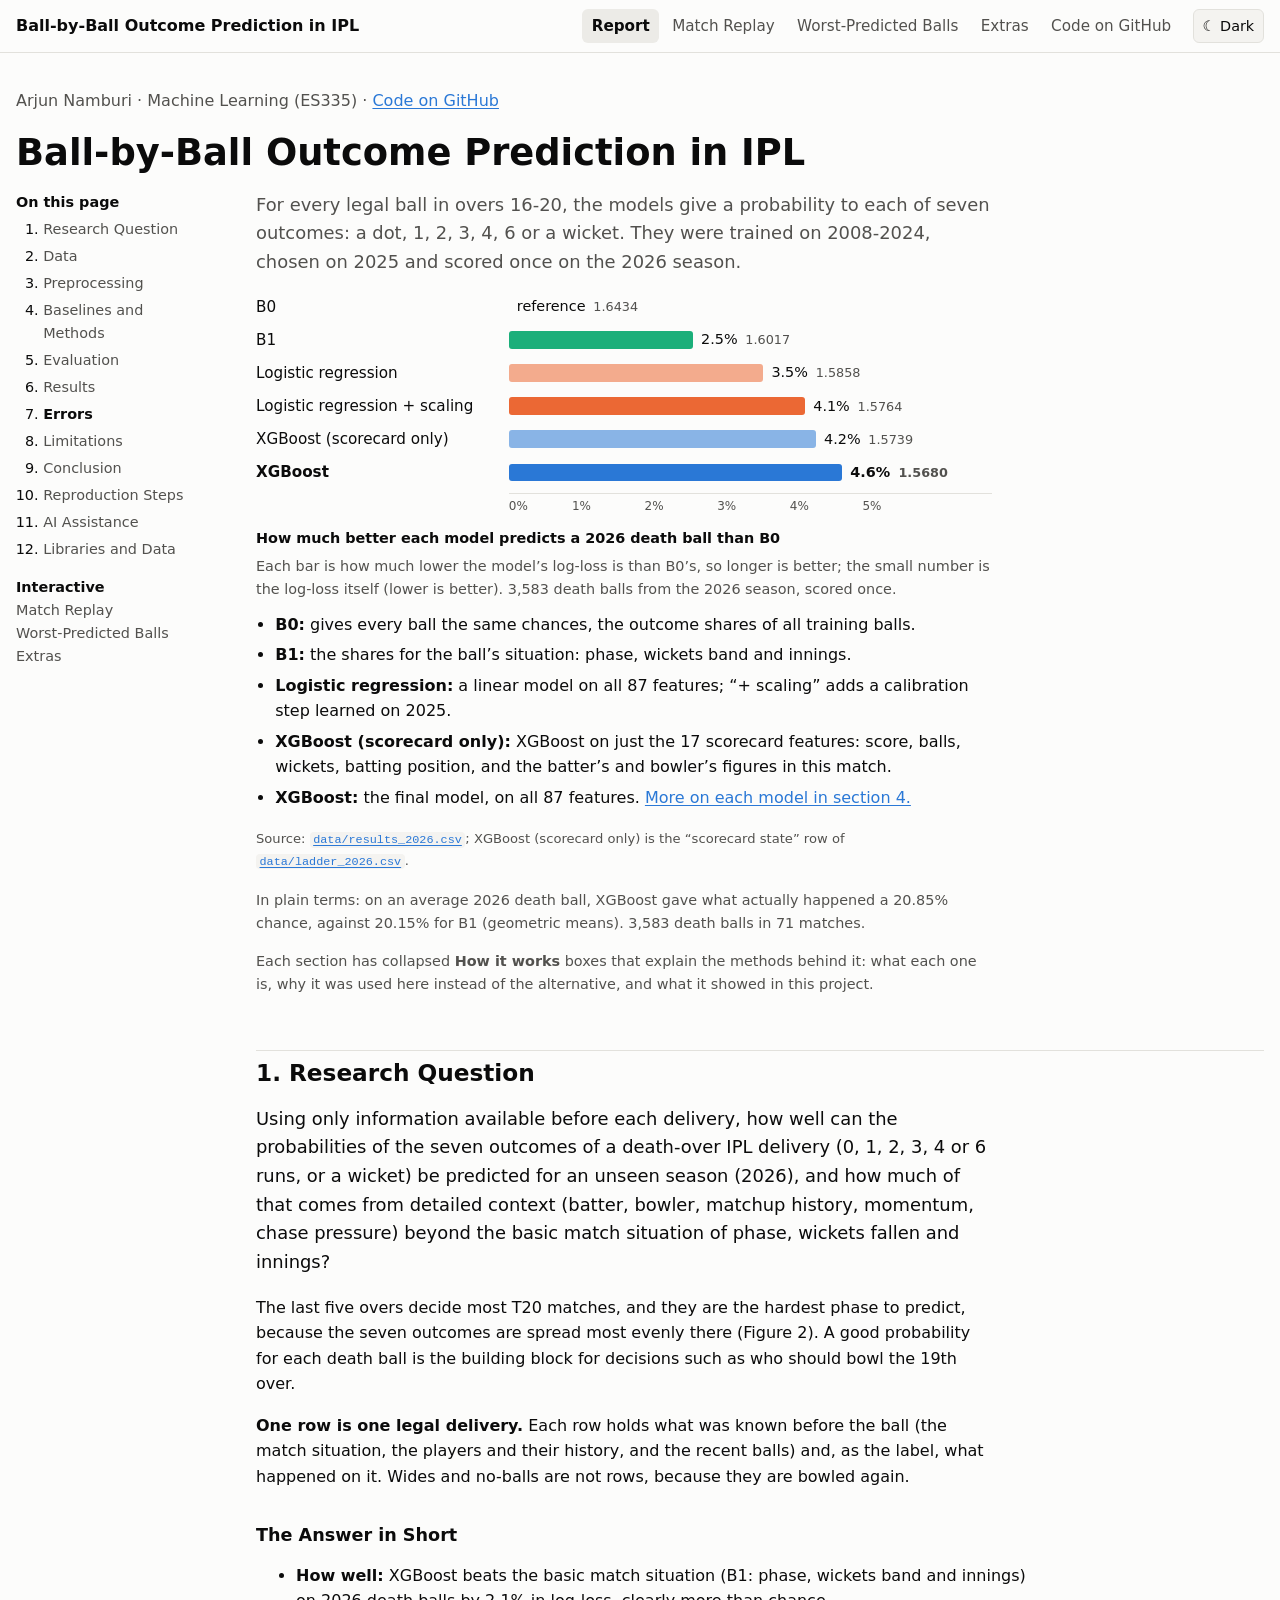
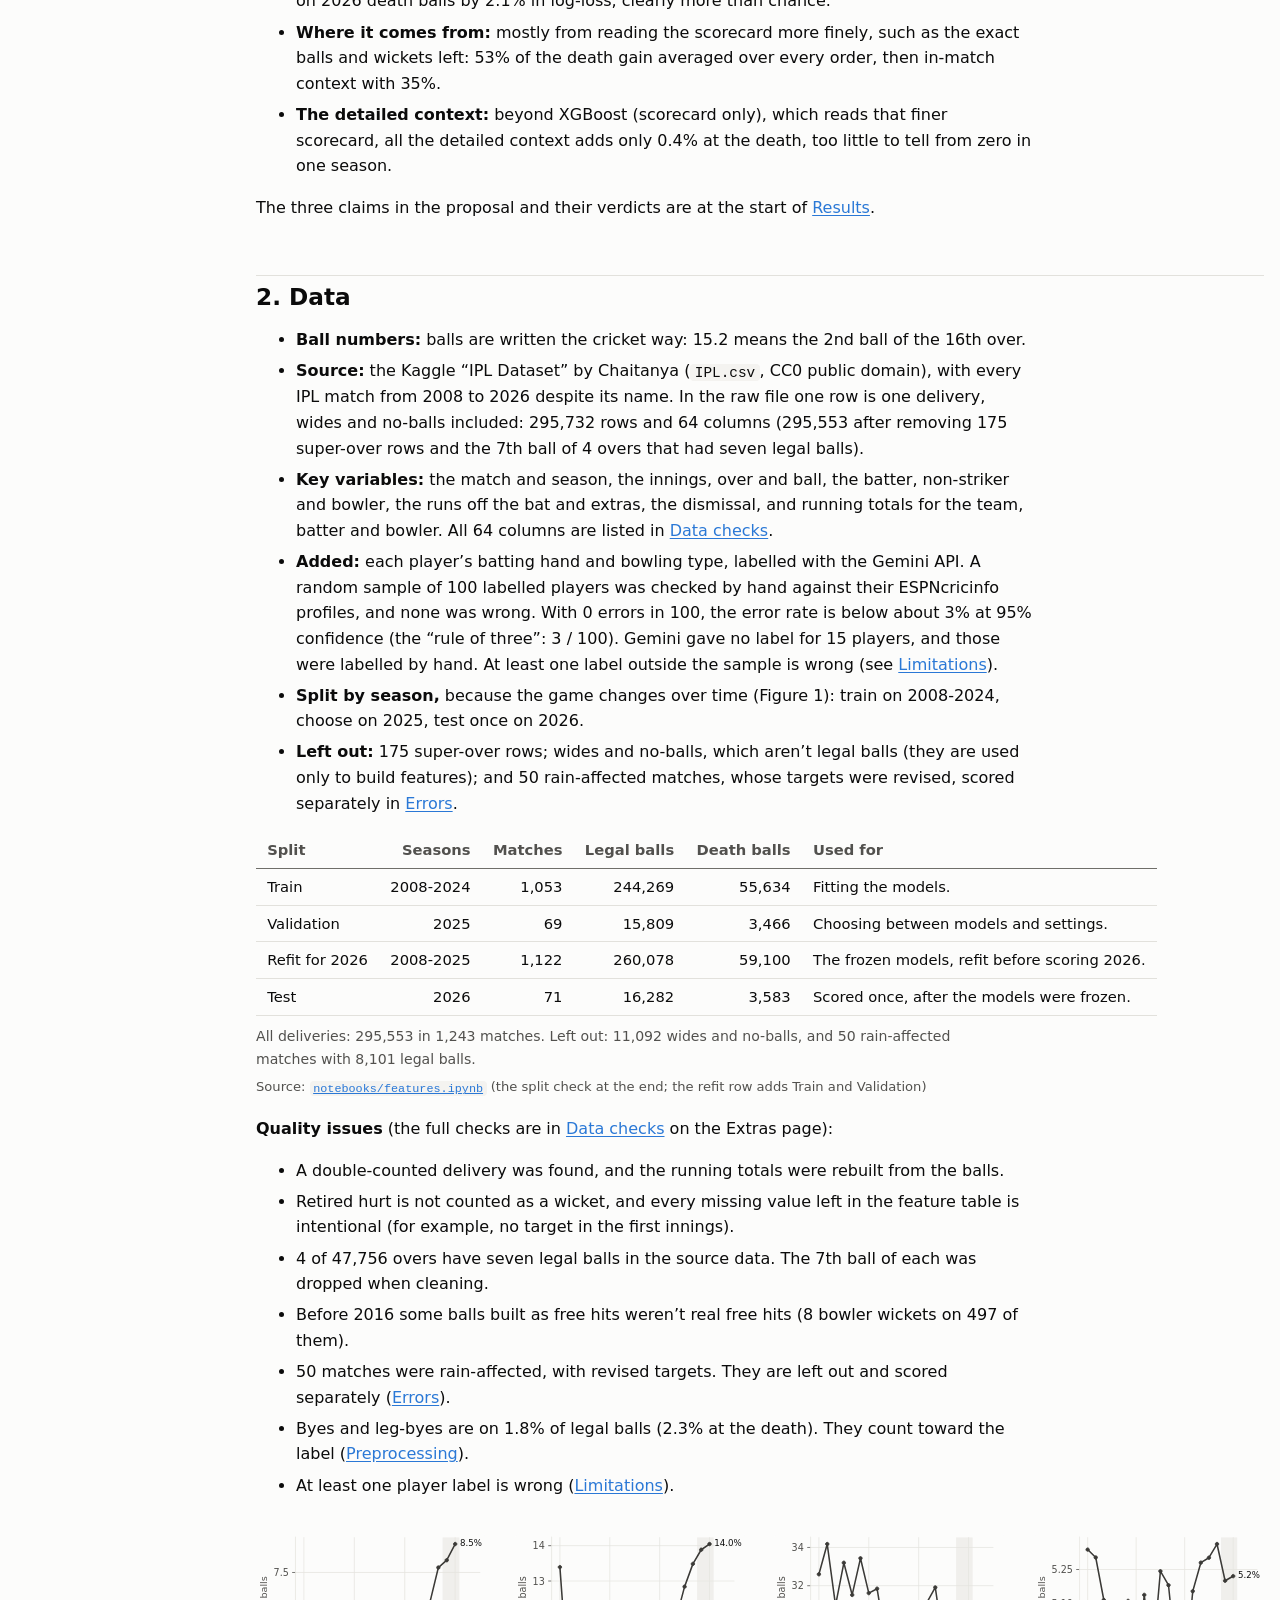
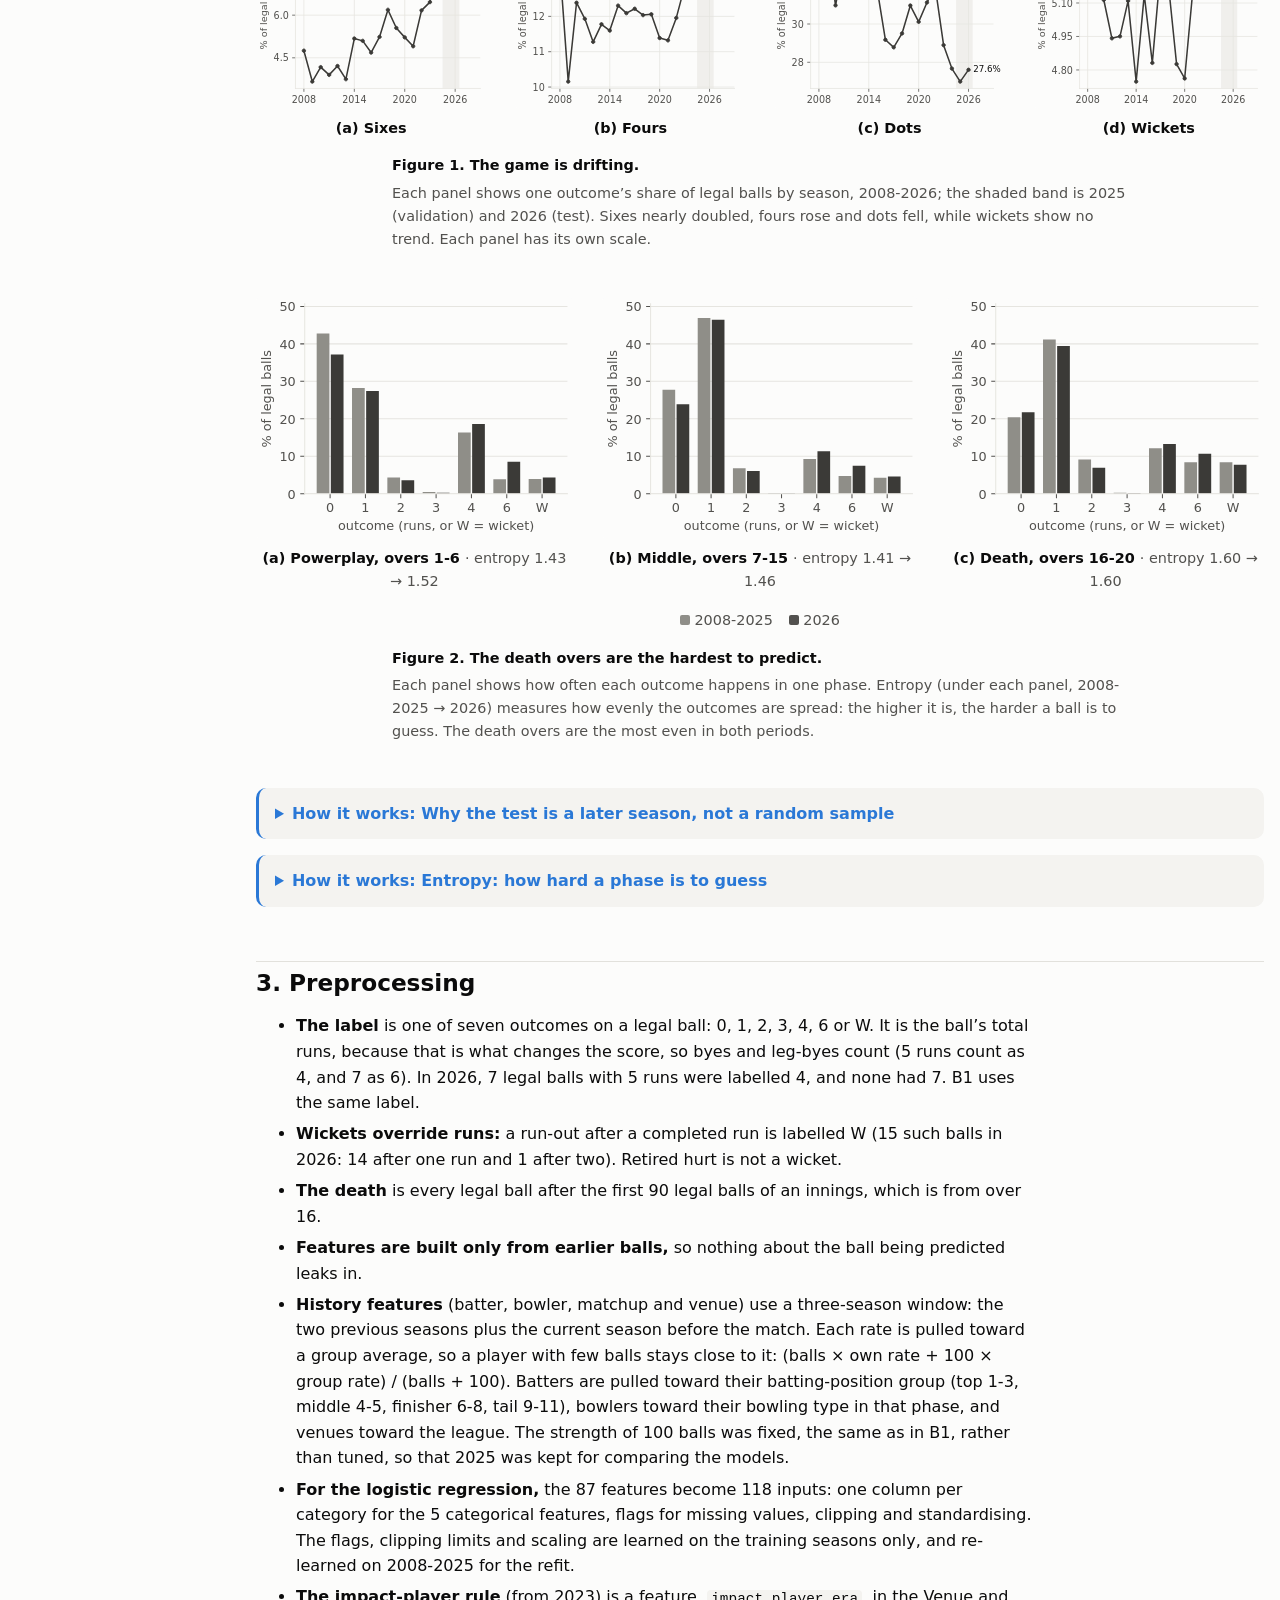
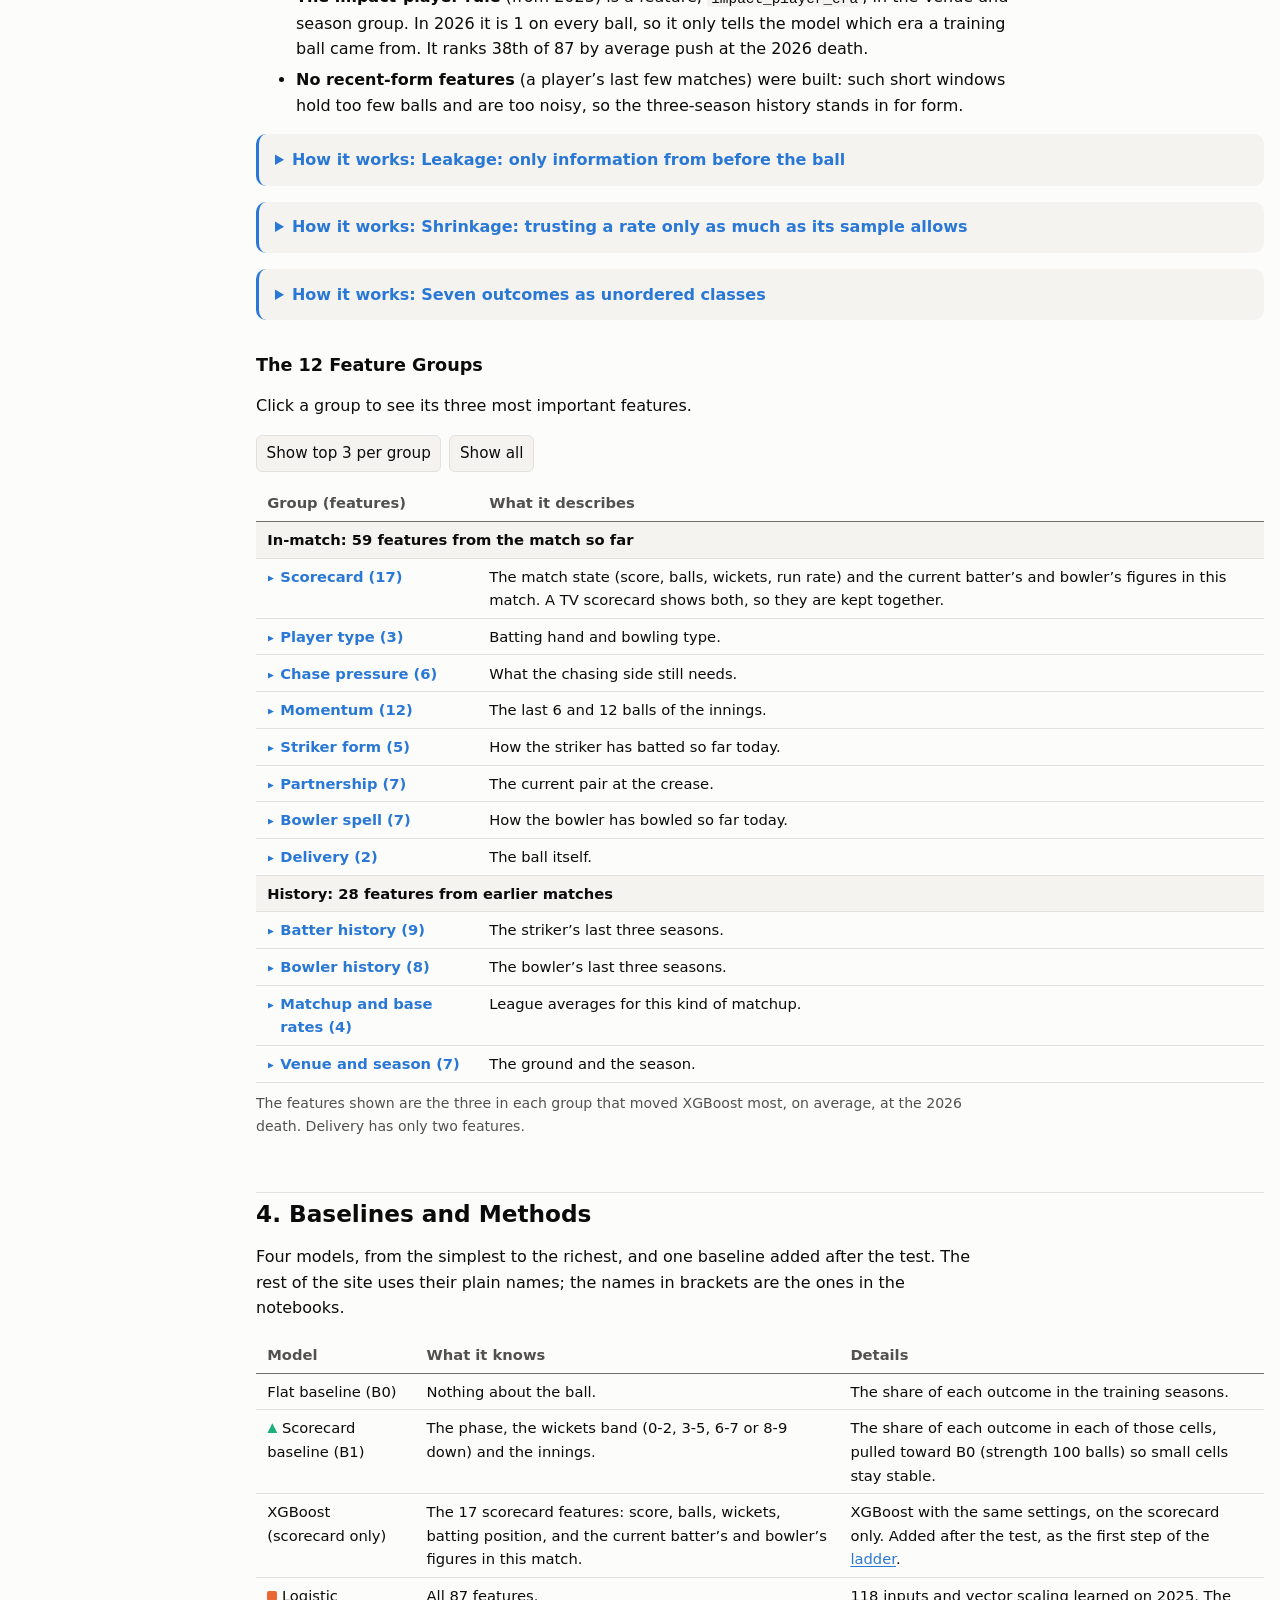
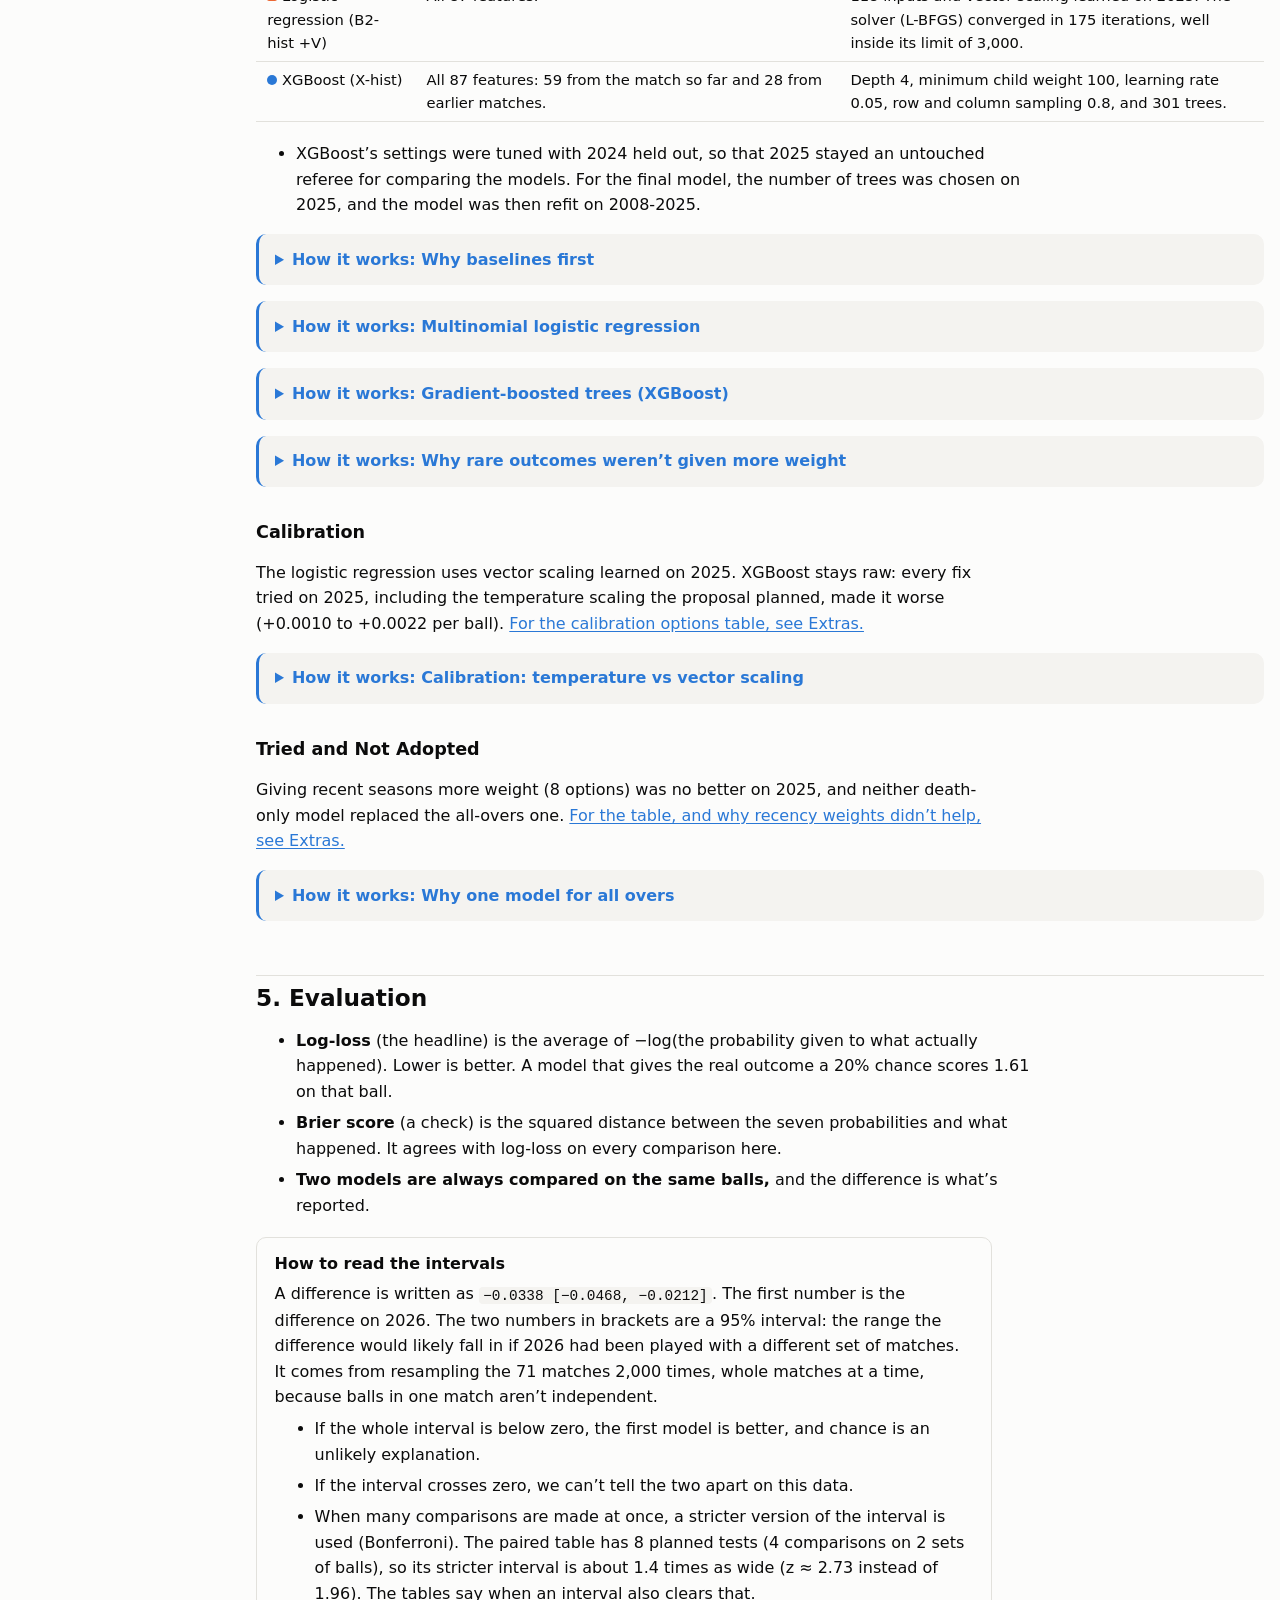
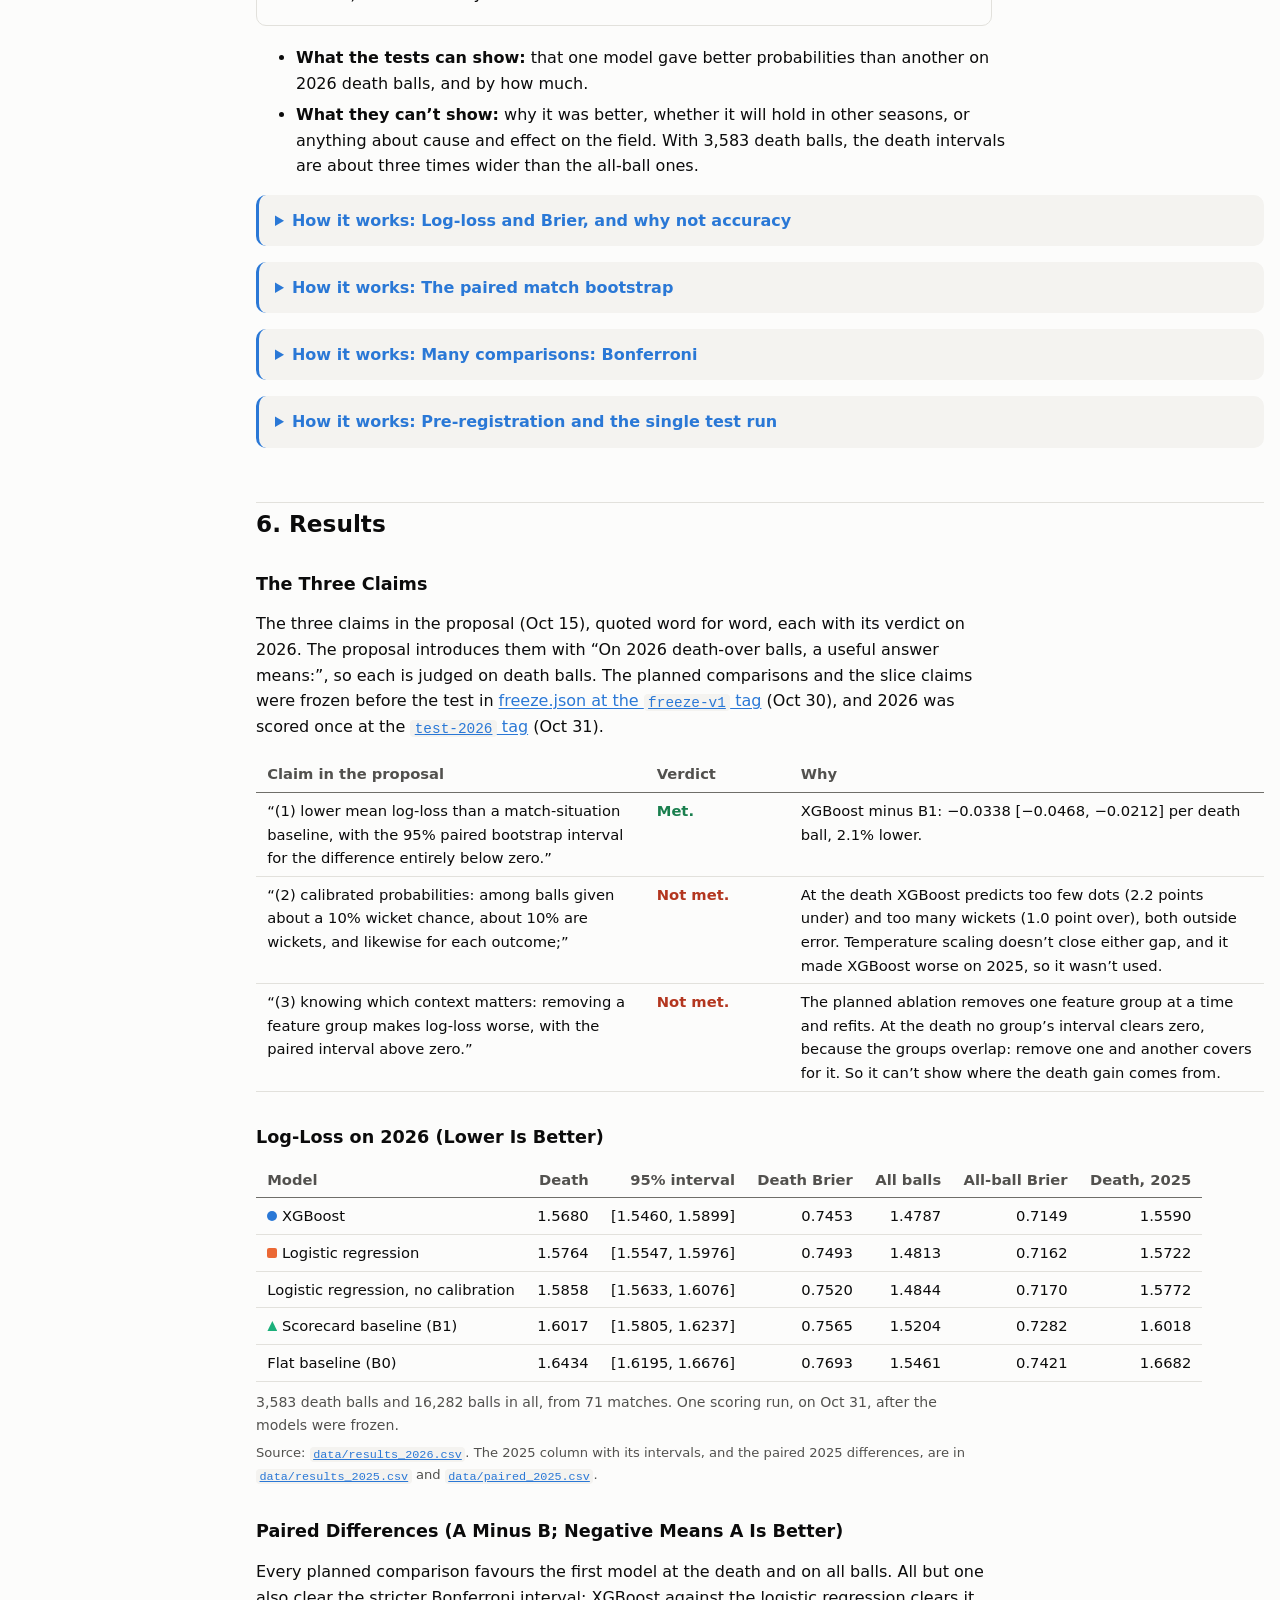
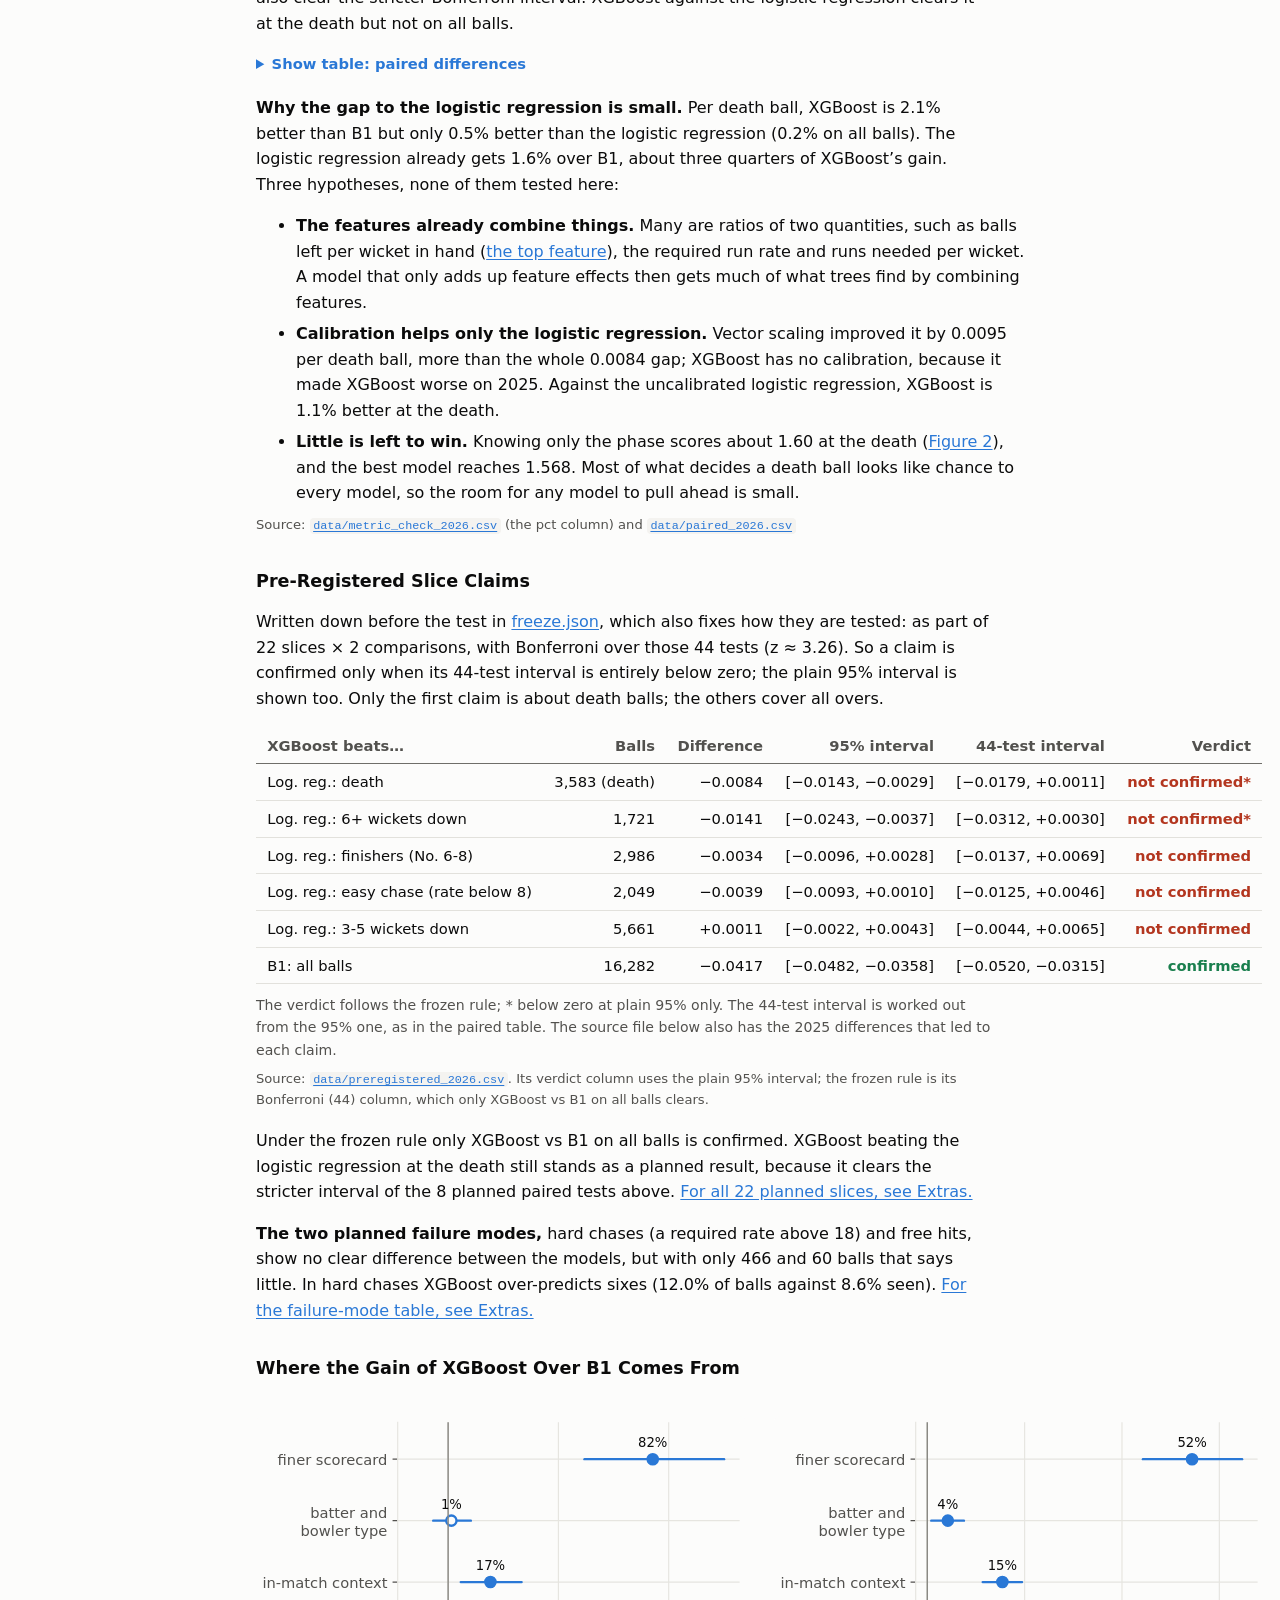
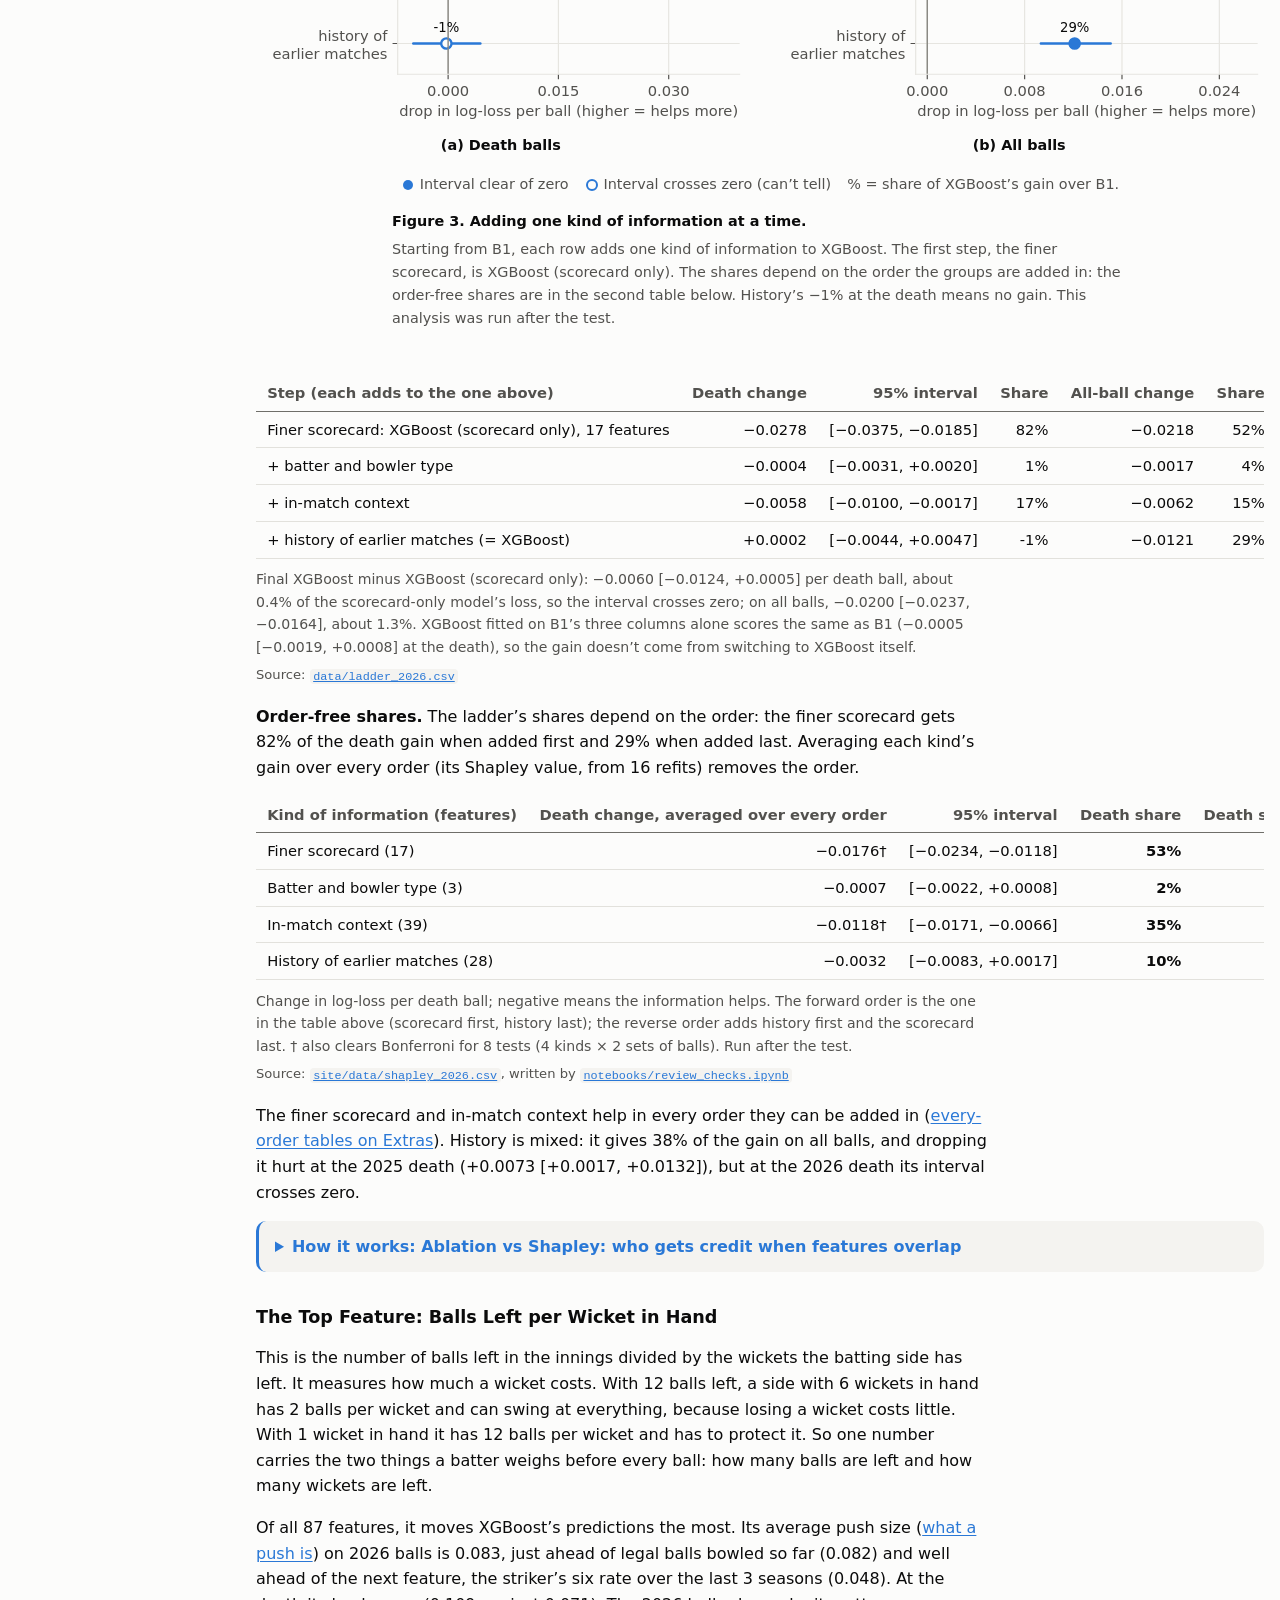
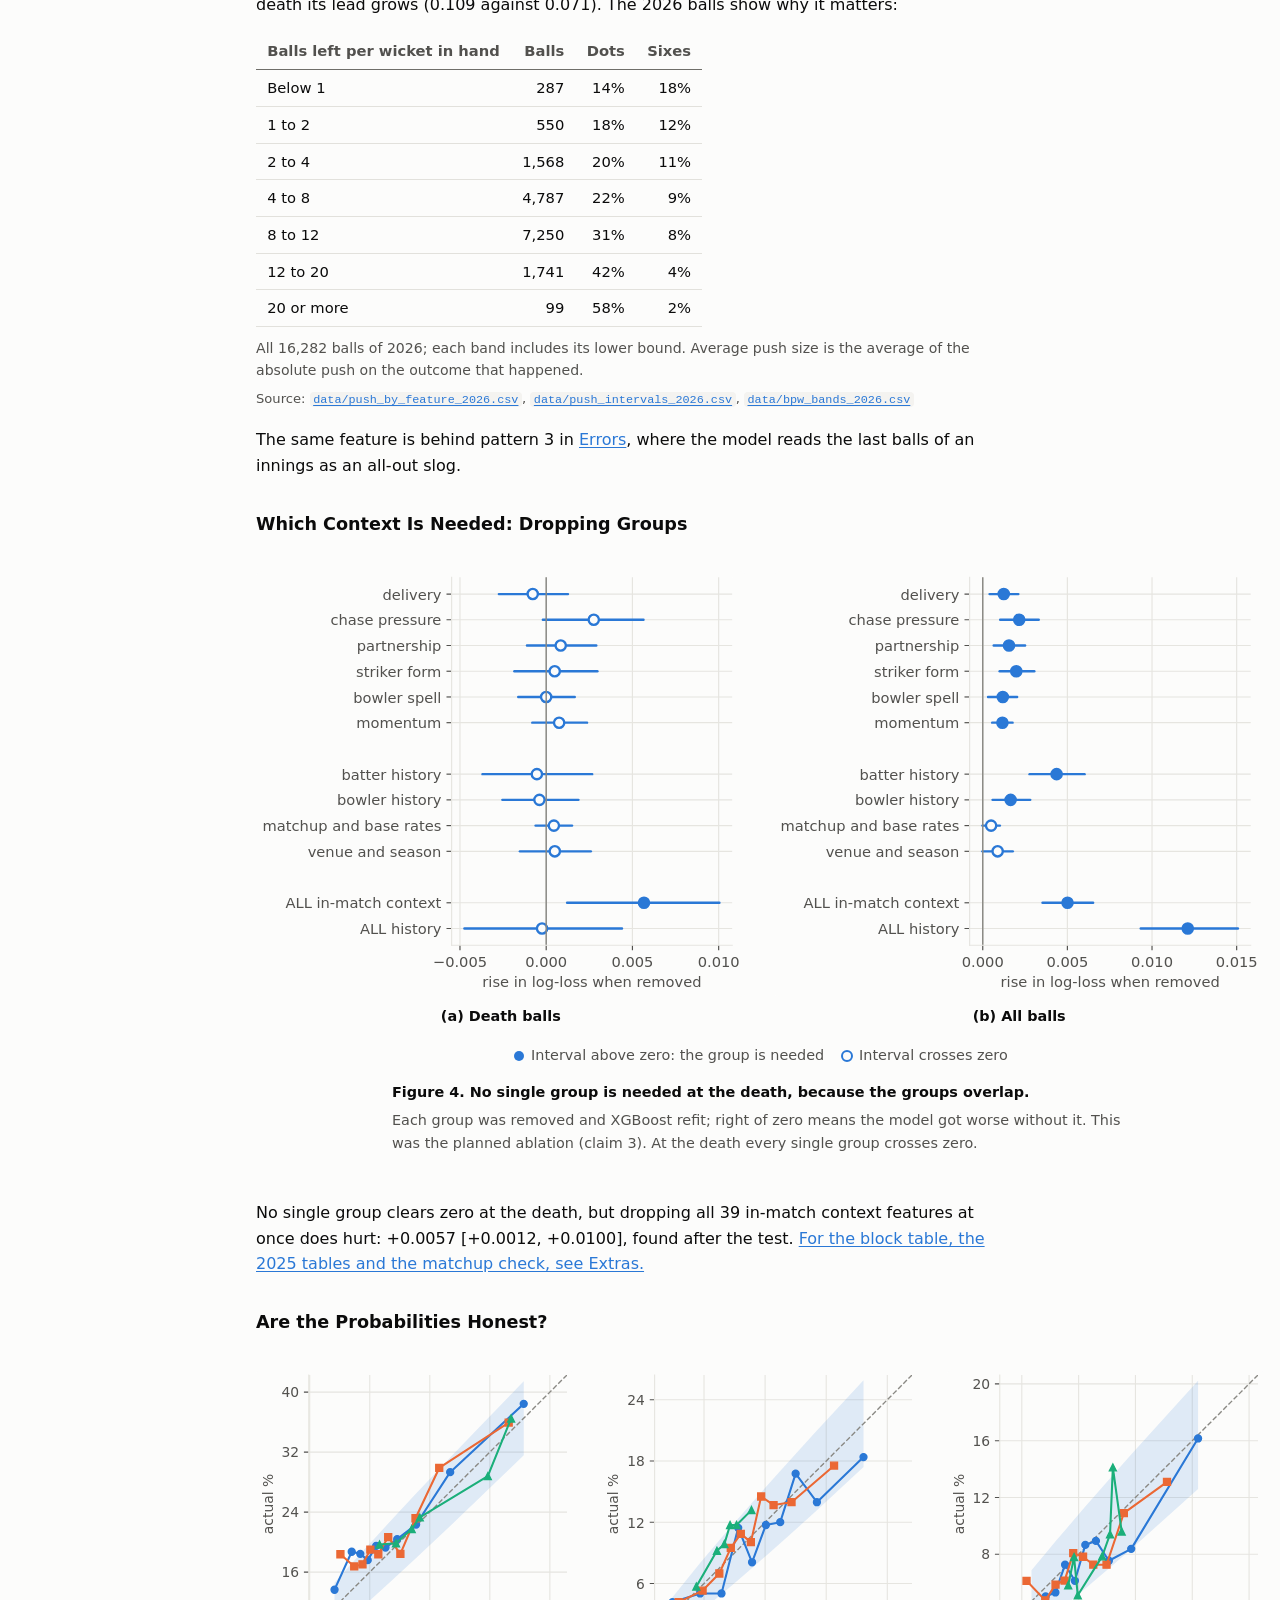
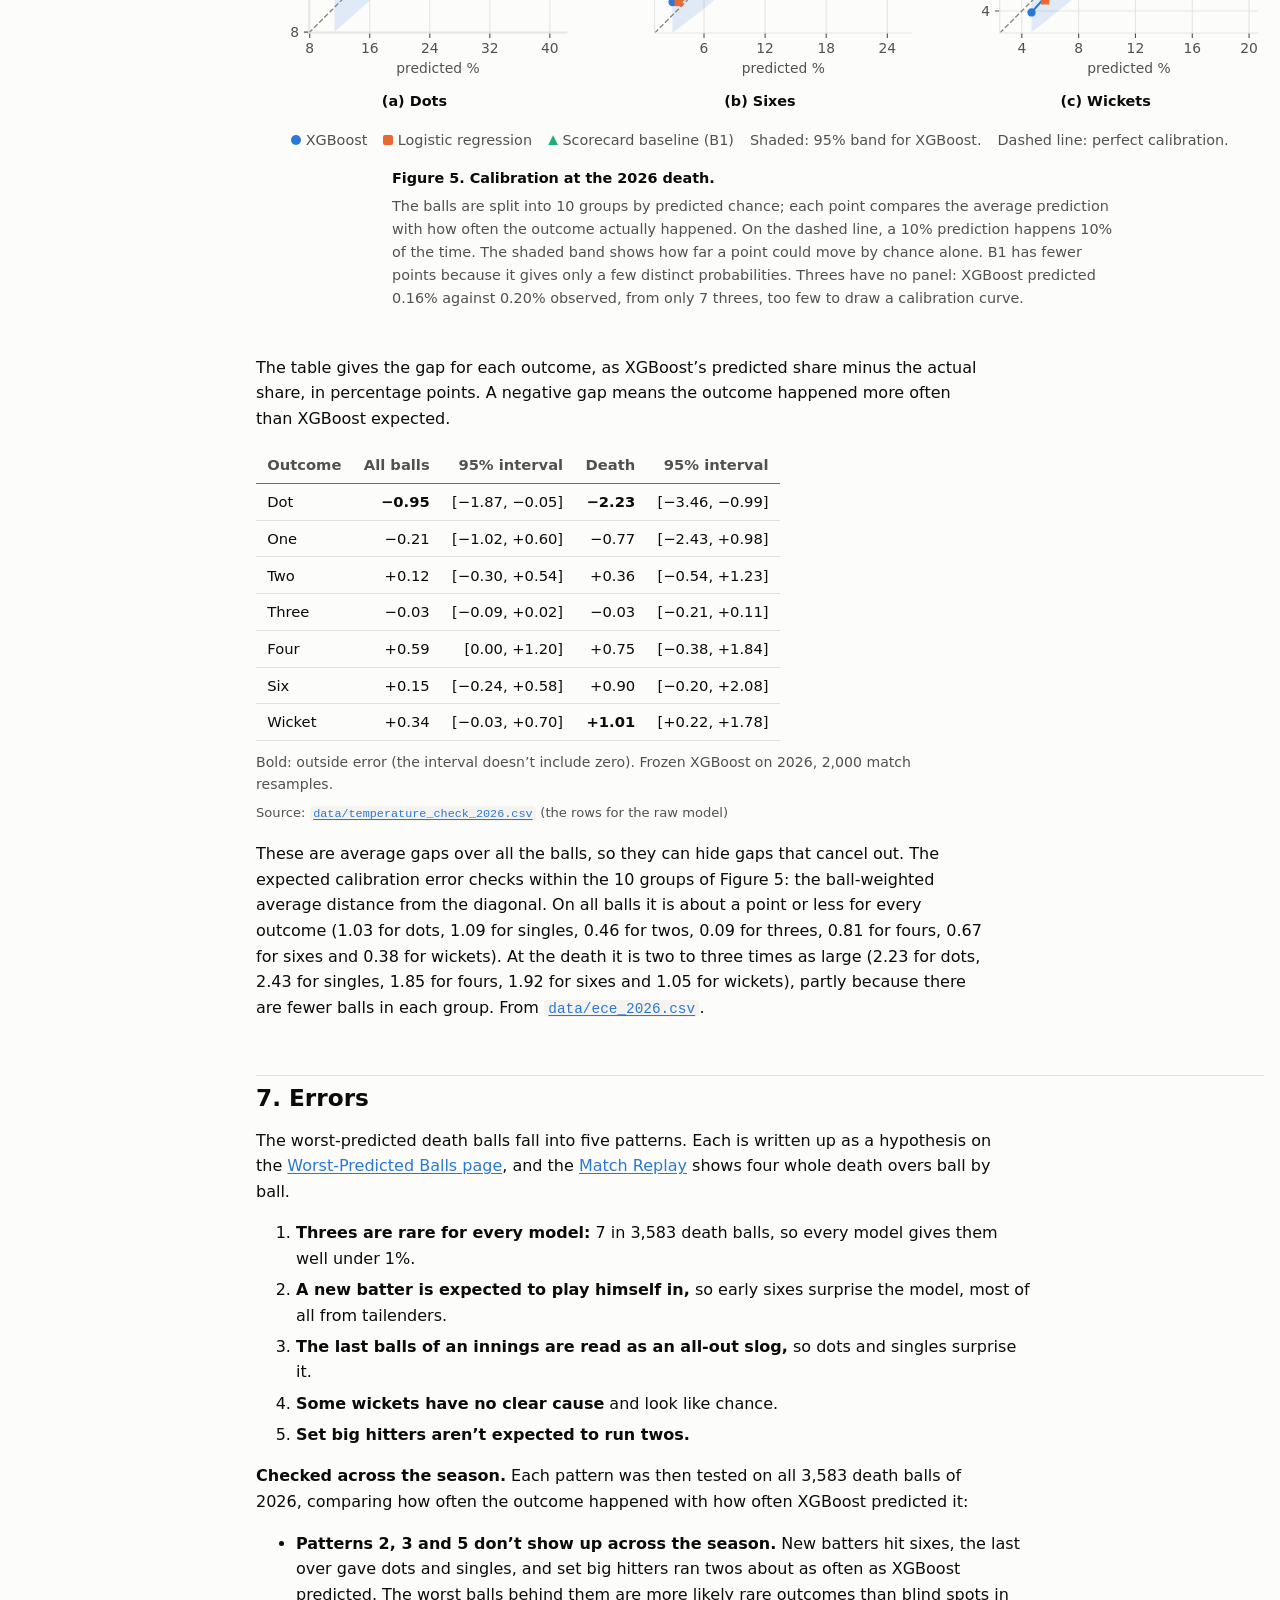
==== commit 377999f9: "Top of report: sidebar under the title, figure beside it, headline cards removed - index.html: the O" ====
--- a/index.html
+++ b/index.html
@@ -13,39 +13,6 @@
 <main>
 <p class="muted">Arjun Namburi · Machine Learning (ES335) · <a href="https://github.com/arjunnamburi/ml_death_overs_ipl">Code on GitHub</a></p>
 <h1>Ball-by-Ball Outcome Prediction in IPL</h1>
-<p class="lede">For every legal ball in overs 16-20, the models give a probability to each of seven outcomes: a dot, 1, 2, 3, 4, 6 or a wicket. They were trained on 2008-2024, chosen on 2025 and scored once on the 2026 season. Balls are written the cricket way: 15.2 means the 2nd ball of the 16th over.</p>
-
-<figure class="fig hero-fig">
-  <div class="hbars" role="img" aria-label="How much lower each model’s 2026 death log-loss is than B0’s: B1 2.5%, logistic regression 3.5%, logistic regression with scaling 4.1%, XGBoost on the scorecard only 4.2%, XGBoost 4.6%.">
-    <div class="hb-row"><span class="hb-lab">B0</span><span class="hb-track"><span class="hb-bar" style="--w:0.0000;background:var(--ink-3);opacity:1"></span><span class="hb-val">reference <small>1.6434</small></span></span></div>
-    <div class="hb-row"><span class="hb-lab">B1</span><span class="hb-track"><span class="hb-bar" style="--w:0.5072;background:var(--b1);opacity:1"></span><span class="hb-val">2.5% <small>1.6017</small></span></span></div>
-    <div class="hb-row"><span class="hb-lab">Logistic regression</span><span class="hb-track"><span class="hb-bar" style="--w:0.7010;background:var(--lr);opacity:0.55"></span><span class="hb-val">3.5% <small>1.5858</small></span></span></div>
-    <div class="hb-row"><span class="hb-lab">Logistic regression + scaling</span><span class="hb-track"><span class="hb-bar" style="--w:0.8162;background:var(--lr);opacity:1"></span><span class="hb-val">4.1% <small>1.5764</small></span></span></div>
-    <div class="hb-row"><span class="hb-lab">XGBoost (scorecard only)</span><span class="hb-track"><span class="hb-bar" style="--w:0.8459;background:var(--xgb);opacity:0.55"></span><span class="hb-val">4.2% <small>1.5739</small></span></span></div>
-    <div class="hb-row hb-strong"><span class="hb-lab">XGBoost</span><span class="hb-track"><span class="hb-bar" style="--w:0.9184;background:var(--xgb);opacity:1"></span><span class="hb-val">4.6% <small>1.5680</small></span></span></div>
-    <div class="hb-axis" aria-hidden="true"><span class="hb-lab"></span><span class="hb-ticks"><span style="--w:0.0">0%</span><span style="--w:0.2">1%</span><span style="--w:0.4">2%</span><span style="--w:0.6">3%</span><span style="--w:0.8">4%</span><span style="--w:1.0">5%</span></span></div>
-  </div>
-  <figcaption><b>How much better each model predicts a 2026 death ball than B0</b>Each bar is how much lower the model’s log-loss is than B0’s, so longer is better; the small number is the log-loss itself (lower is better). 3,583 death balls from the 2026 season, scored once.</figcaption>
-  <ul class="figpoints">
-    <li><b>B0:</b> gives every ball the same chances, the outcome shares of all training balls.</li>
-    <li><b>B1:</b> the shares for the ball’s situation: phase, wickets band and innings.</li>
-    <li><b>Logistic regression:</b> a linear model on all 87 features; “+ scaling” adds a calibration step learned on 2025.</li>
-    <li><b>XGBoost (scorecard only):</b> XGBoost on just the 17 scorecard features: score, balls, wickets, batting position, and the batter’s and bowler’s figures in this match.</li>
-    <li><b>XGBoost:</b> the final model, on all 87 features. <a href="#methods">More on each model in section 4.</a></li>
-  </ul>
-</figure>
-<p class="src">Source: <a href="https://github.com/arjunnamburi/ml_death_overs_ipl/blob/main/data/results_2026.csv"><code>data/results_2026.csv</code></a>; XGBoost (scorecard only) is the “scorecard state” row of <a href="https://github.com/arjunnamburi/ml_death_overs_ipl/blob/main/data/ladder_2026.csv"><code>data/ladder_2026.csv</code></a>.</p>
-
-<div class="headline">
-  <div class="stat"><b>1.5680</b><span><span class="dot xgb"></span>XGBoost’s log-loss per 2026 death ball.</span></div>
-  <div class="stat"><b>1.6017</b><span><span class="dot b1"></span>The scorecard baseline’s (B1).</span></div>
-  <div class="stat"><b>2.1%</b><span>XGBoost’s gain over B1, clearly above zero.</span></div>
-  <div class="stat"><b>0.4%</b><span>What the detailed context adds beyond XGBoost (scorecard only), too small to tell from zero. The scorecard includes the batter’s and bowler’s figures in this match.</span></div>
-</div>
-<p class="muted" style="font-size:.9rem">In plain terms: on an average 2026 death ball, XGBoost gave what actually happened a 20.85% chance, against 20.15% for B1 (geometric means). 3,583 death balls in 71 matches.</p>
-<p class="muted" style="font-size:.9rem">Each section has collapsed <b>How it works</b> boxes that explain the methods behind it: what each one is, why it was used here instead of the alternative, and what it showed in this project.</p>
-
-
 <div class="with-toc">
 <nav class="toc" aria-label="Sections">
   <b>On this page</b>
@@ -67,6 +34,32 @@
 </nav>
 
 <article>
+<p class="lede">For every legal ball in overs 16-20, the models give a probability to each of seven outcomes: a dot, 1, 2, 3, 4, 6 or a wicket. They were trained on 2008-2024, chosen on 2025 and scored once on the 2026 season.</p>
+
+<figure class="fig hero-fig">
+  <div class="hbars" role="img" aria-label="How much lower each model’s 2026 death log-loss is than B0’s: B1 2.5%, logistic regression 3.5%, logistic regression with scaling 4.1%, XGBoost on the scorecard only 4.2%, XGBoost 4.6%.">
+    <div class="hb-row"><span class="hb-lab">B0</span><span class="hb-track"><span class="hb-bar" style="--w:0.0000;background:var(--ink-3);opacity:1"></span><span class="hb-val">reference <small>1.6434</small></span></span></div>
+    <div class="hb-row"><span class="hb-lab">B1</span><span class="hb-track"><span class="hb-bar" style="--w:0.5072;background:var(--b1);opacity:1"></span><span class="hb-val">2.5% <small>1.6017</small></span></span></div>
+    <div class="hb-row"><span class="hb-lab">Logistic regression</span><span class="hb-track"><span class="hb-bar" style="--w:0.7010;background:var(--lr);opacity:0.55"></span><span class="hb-val">3.5% <small>1.5858</small></span></span></div>
+    <div class="hb-row"><span class="hb-lab">Logistic regression + scaling</span><span class="hb-track"><span class="hb-bar" style="--w:0.8162;background:var(--lr);opacity:1"></span><span class="hb-val">4.1% <small>1.5764</small></span></span></div>
+    <div class="hb-row"><span class="hb-lab">XGBoost (scorecard only)</span><span class="hb-track"><span class="hb-bar" style="--w:0.8459;background:var(--xgb);opacity:0.55"></span><span class="hb-val">4.2% <small>1.5739</small></span></span></div>
+    <div class="hb-row hb-strong"><span class="hb-lab">XGBoost</span><span class="hb-track"><span class="hb-bar" style="--w:0.9184;background:var(--xgb);opacity:1"></span><span class="hb-val">4.6% <small>1.5680</small></span></span></div>
+    <div class="hb-axis" aria-hidden="true"><span class="hb-lab"></span><span class="hb-ticks"><span style="--w:0.0">0%</span><span style="--w:0.2">1%</span><span style="--w:0.4">2%</span><span style="--w:0.6">3%</span><span style="--w:0.8">4%</span><span style="--w:1.0">5%</span></span></div>
+  </div>
+  <figcaption><b>How much better each model predicts a 2026 death ball than B0</b>Each bar is how much lower the model’s log-loss is than B0’s, so longer is better; the small number is the log-loss itself (lower is better). 3,583 death balls from the 2026 season, scored once.</figcaption>
+  <ul class="figpoints">
+    <li><b>B0:</b> gives every ball the same chances, the outcome shares of all training balls.</li>
+    <li><b>B1:</b> the shares for the ball’s situation: phase, wickets band and innings.</li>
+    <li><b>Logistic regression:</b> a linear model on all 87 features; “+ scaling” adds a calibration step learned on 2025.</li>
+    <li><b>XGBoost (scorecard only):</b> XGBoost on just the 17 scorecard features: score, balls, wickets, batting position, and the batter’s and bowler’s figures in this match.</li>
+    <li><b>XGBoost:</b> the final model, on all 87 features. <a href="#methods">More on each model in section 4.</a></li>
+  </ul>
+</figure>
+<p class="src">Source: <a href="https://github.com/arjunnamburi/ml_death_overs_ipl/blob/main/data/results_2026.csv"><code>data/results_2026.csv</code></a>; XGBoost (scorecard only) is the “scorecard state” row of <a href="https://github.com/arjunnamburi/ml_death_overs_ipl/blob/main/data/ladder_2026.csv"><code>data/ladder_2026.csv</code></a>.</p>
+
+<p class="muted" style="font-size:.9rem">In plain terms: on an average 2026 death ball, XGBoost gave what actually happened a 20.85% chance, against 20.15% for B1 (geometric means). 3,583 death balls in 71 matches.</p>
+<p class="muted" style="font-size:.9rem">Each section has collapsed <b>How it works</b> boxes that explain the methods behind it: what each one is, why it was used here instead of the alternative, and what it showed in this project.</p>
+
 
 <!-- ================================================================ -->
 <h2 id="question">1. Research Question</h2>
@@ -84,6 +77,7 @@
 <!-- ================================================================ -->
 <h2 id="data">2. Data</h2>
 <ul>
+  <li><b>Ball numbers:</b> balls are written the cricket way: 15.2 means the 2nd ball of the 16th over.</li>
   <li><b>Source:</b> the Kaggle “IPL Dataset” by Chaitanya (<code>IPL.csv</code>, CC0 public domain), with every IPL match from 2008 to 2026 despite its name. In the raw file one row is one delivery, wides and no-balls included: 295,732 rows and 64 columns (295,553 after removing 175 super-over rows and the 7th ball of 4 overs that had seven legal balls).</li>
   <li><b>Key variables:</b> the match and season, the innings, over and ball, the batter, non-striker and bowler, the runs off the bat and extras, the dismissal, and running totals for the team, batter and bowler. All 64 columns are listed in <a href="site/extras.html#data-checks">Data checks</a>.</li>
   <li><b>Added:</b> each player’s batting hand and bowling type, labelled with the Gemini API. A random sample of 100 labelled players was checked by hand against their ESPNcricinfo profiles, and none was wrong. With 0 errors in 100, the error rate is below about 3% at 95% confidence (the “rule of three”: 3 / 100). Gemini gave no label for 15 players, and those were labelled by hand. At least one label outside the sample is wrong (see <a href="#limitations">Limitations</a>).</li>
--- a/site/css/site.css
+++ b/site/css/site.css
@@ -273,3 +273,8 @@
   .hb-row, .hb-axis { grid-template-columns: minmax(0, 1fr); gap: .15rem; }
   .hb-axis .hb-lab { display: none; }
 }
+
+/* ---------- Nov 17: top of the report sits beside the sidebar ---------- */
+article > .lede:first-child { margin-top: 0; }
+.hero-fig { margin-top: .4rem; }
+.hero-fig .hbars, .hero-fig figcaption, .hero-fig ul.figpoints { margin-left: 0; margin-right: 0; }
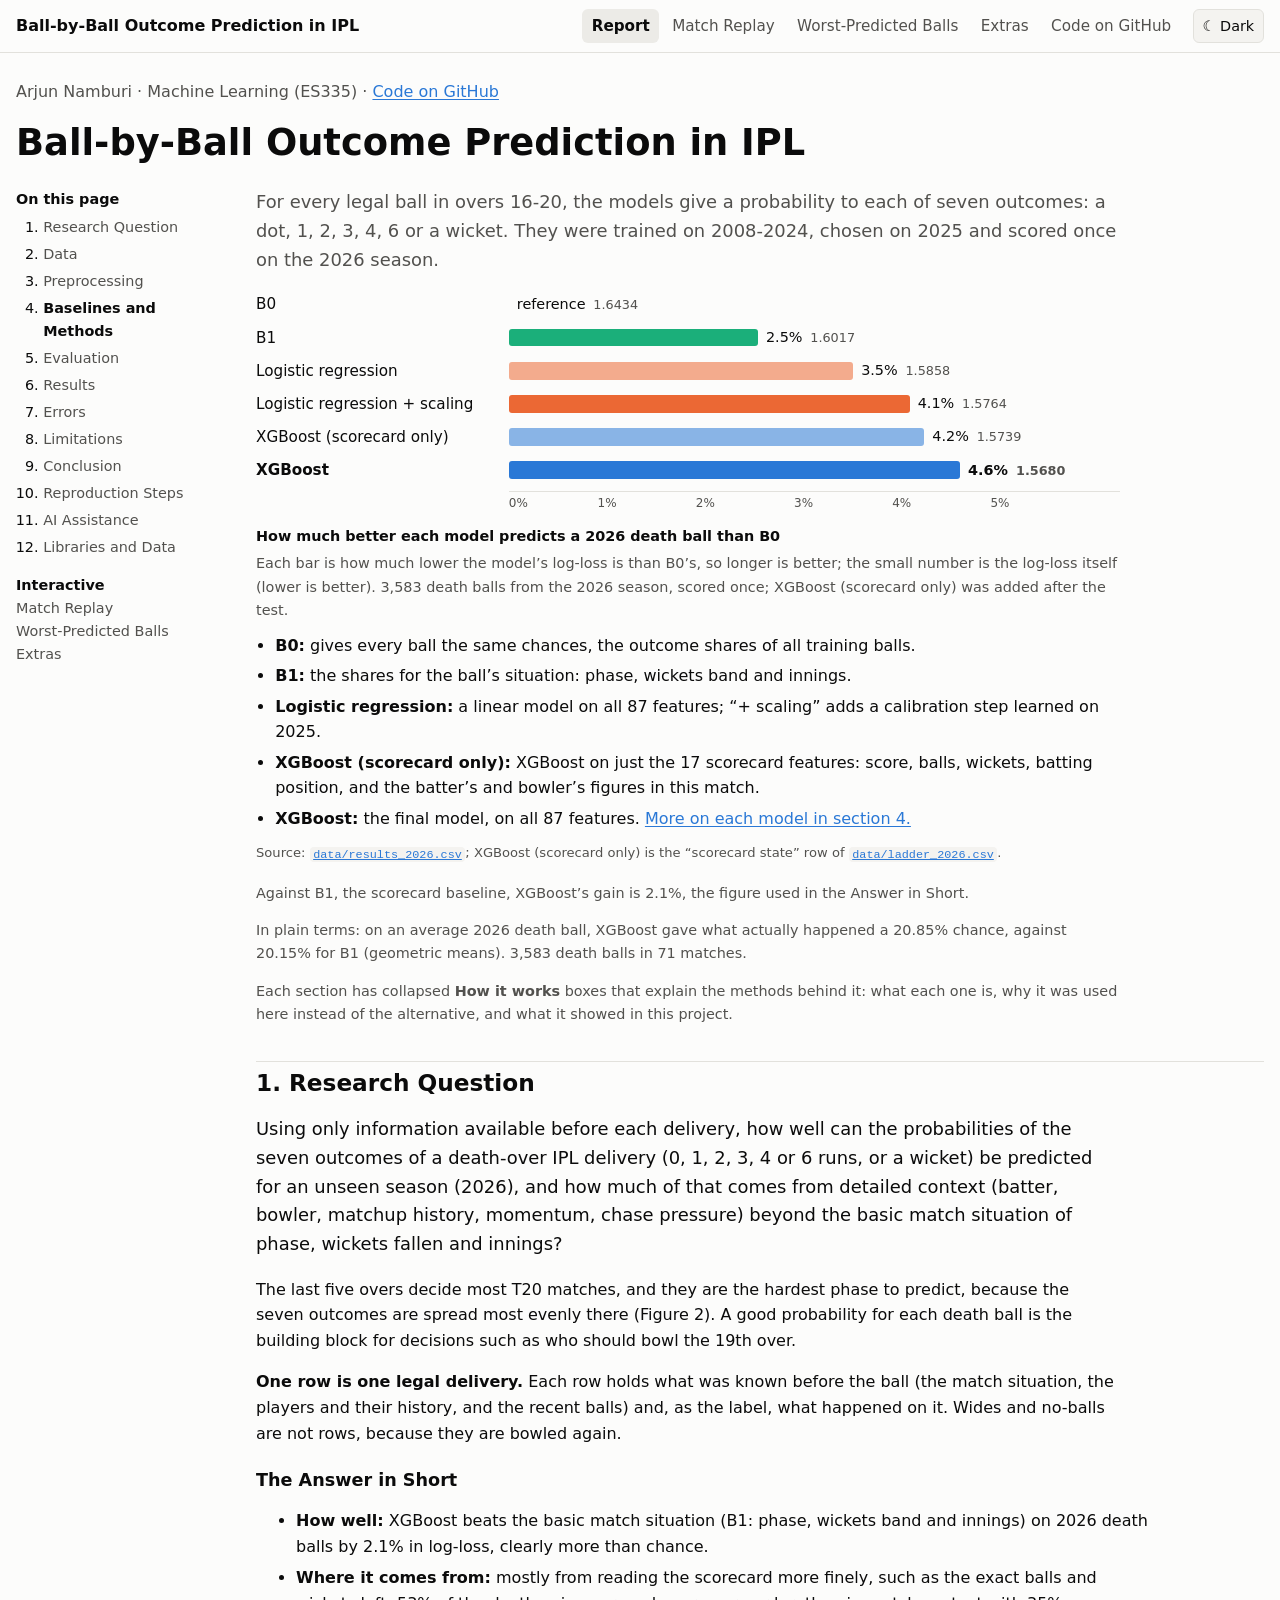
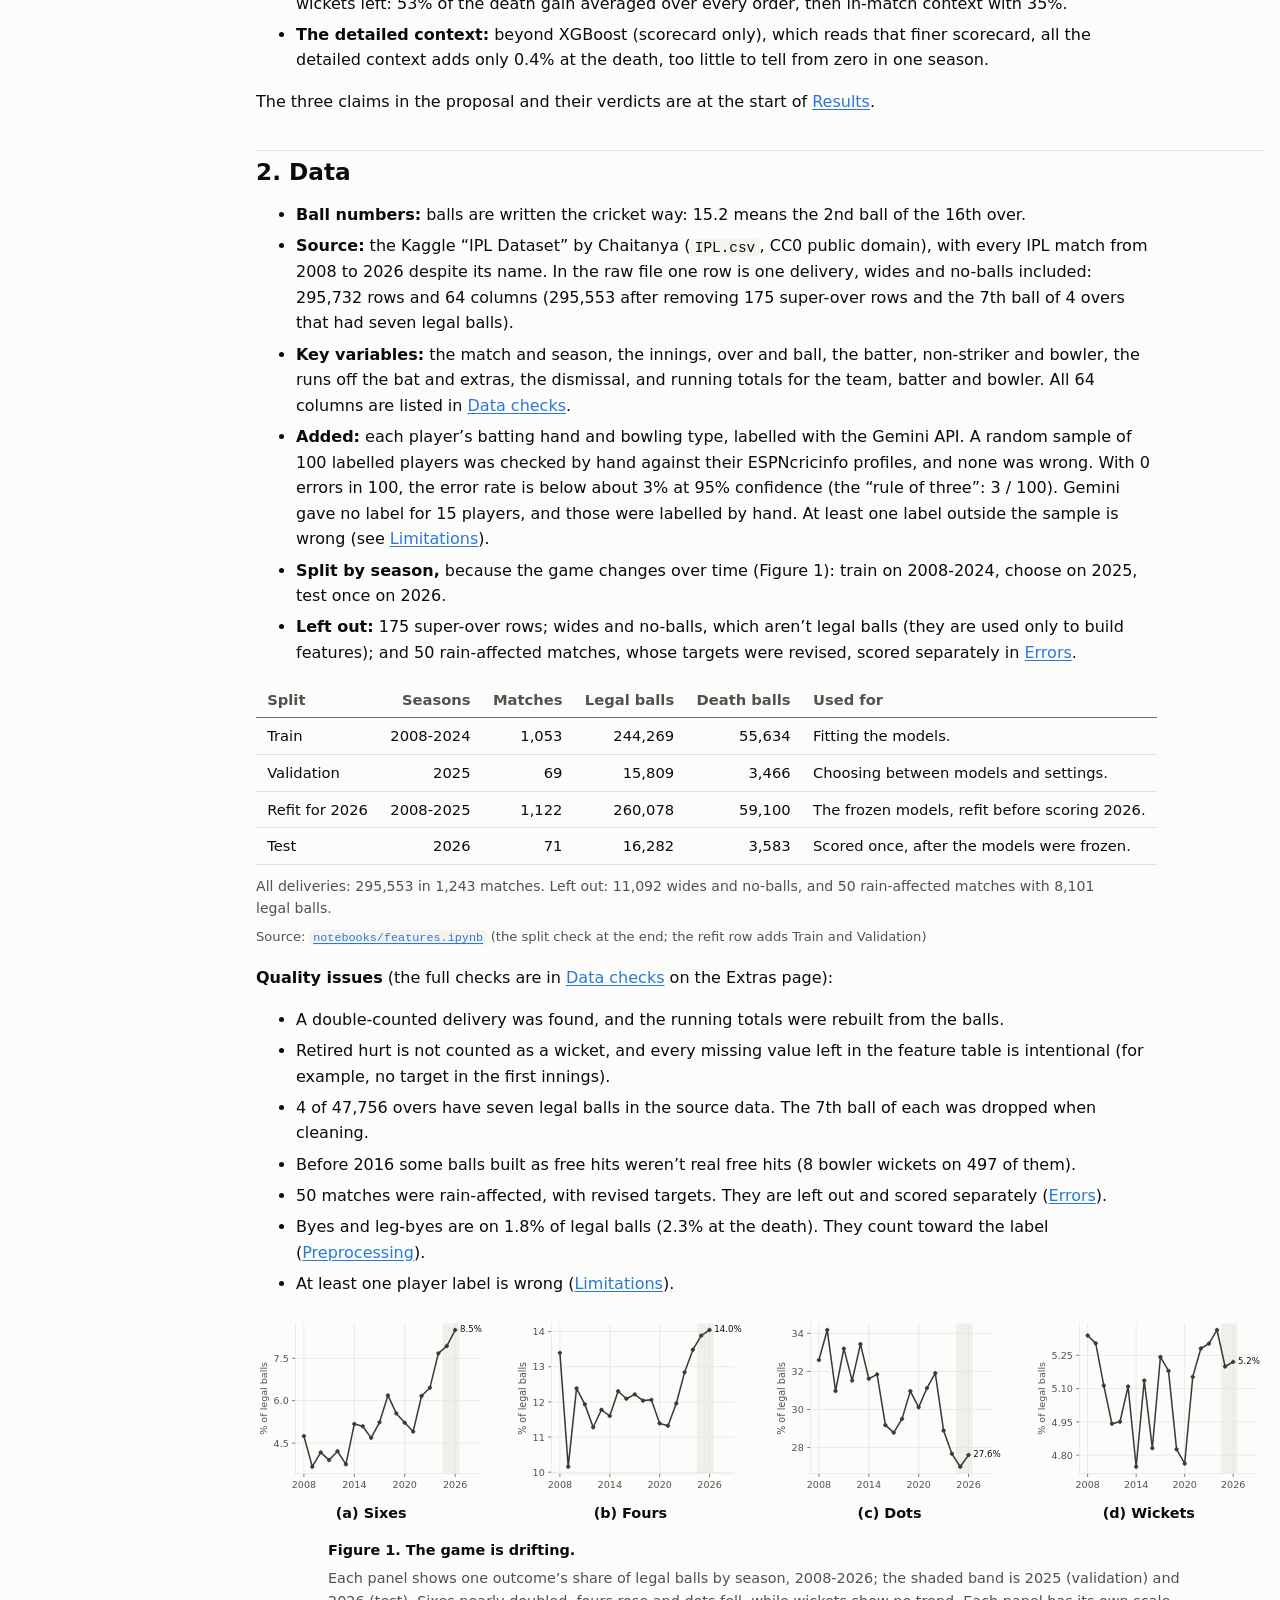
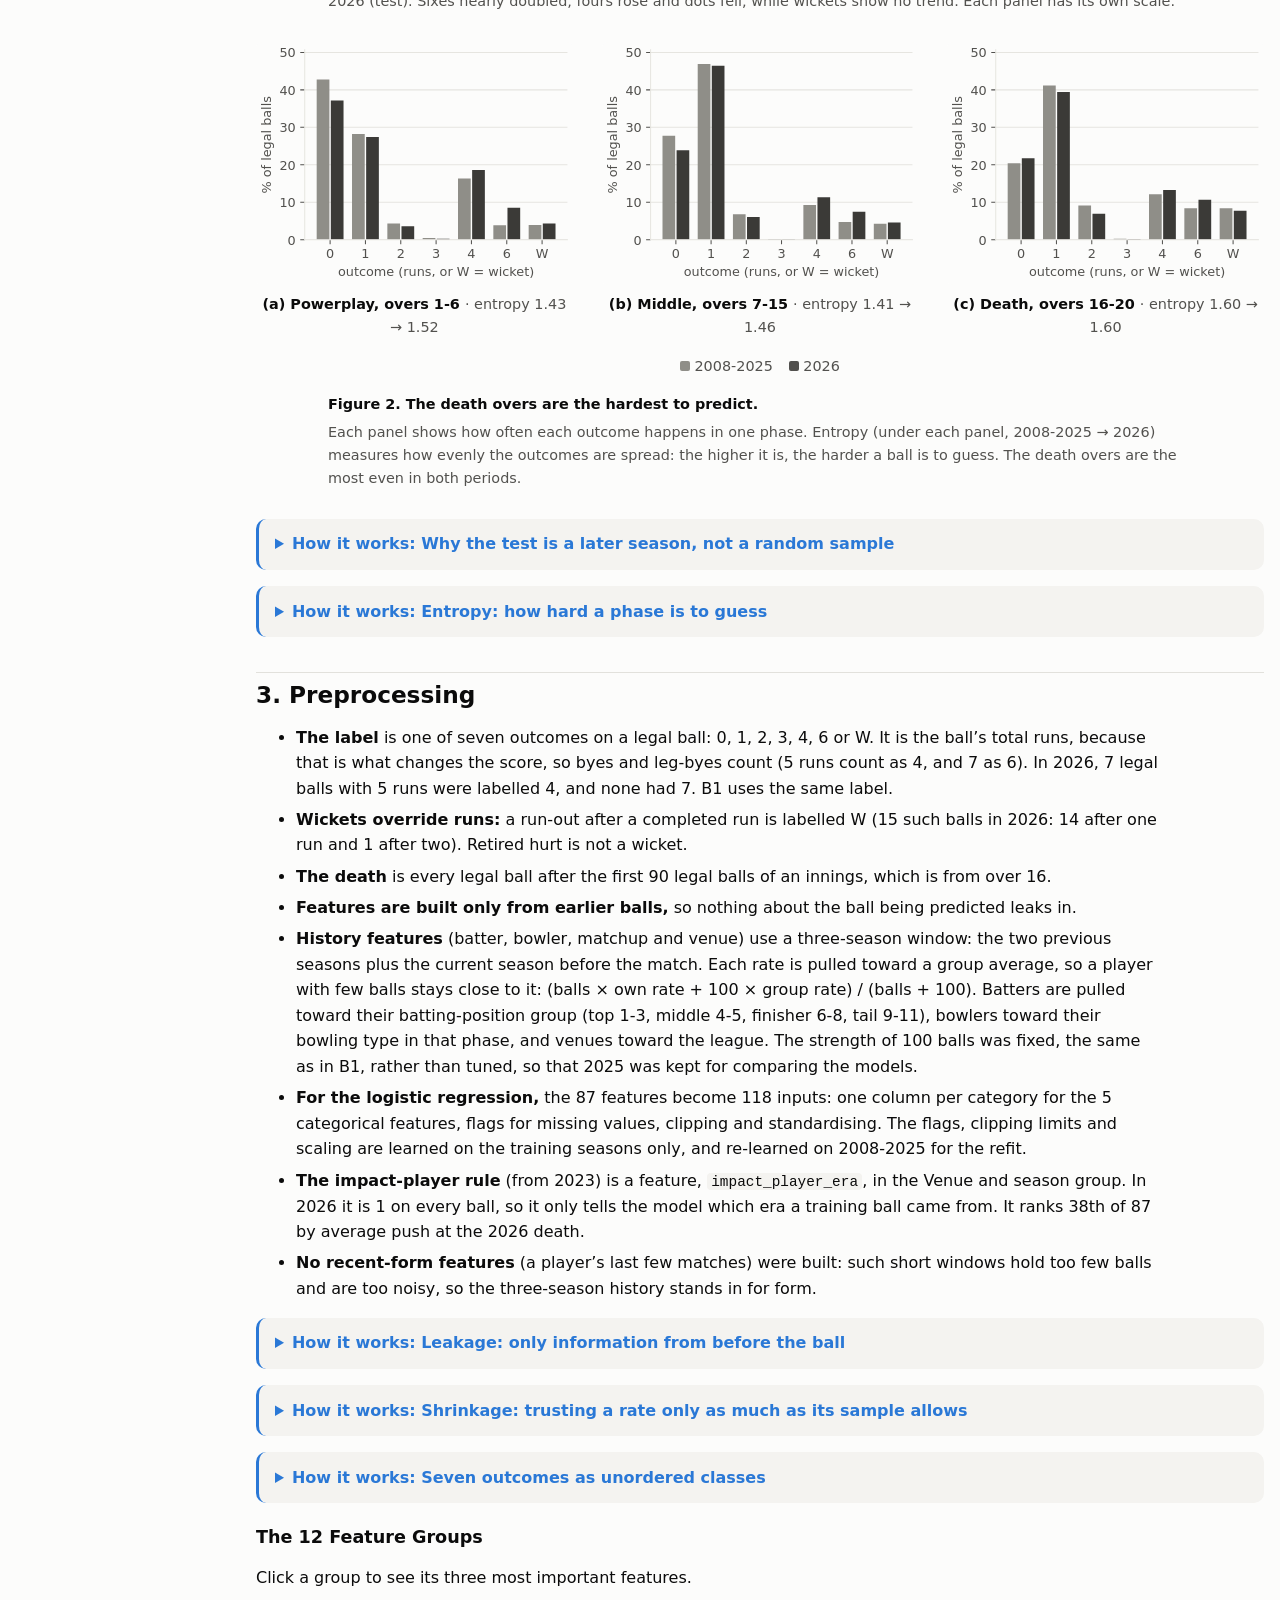
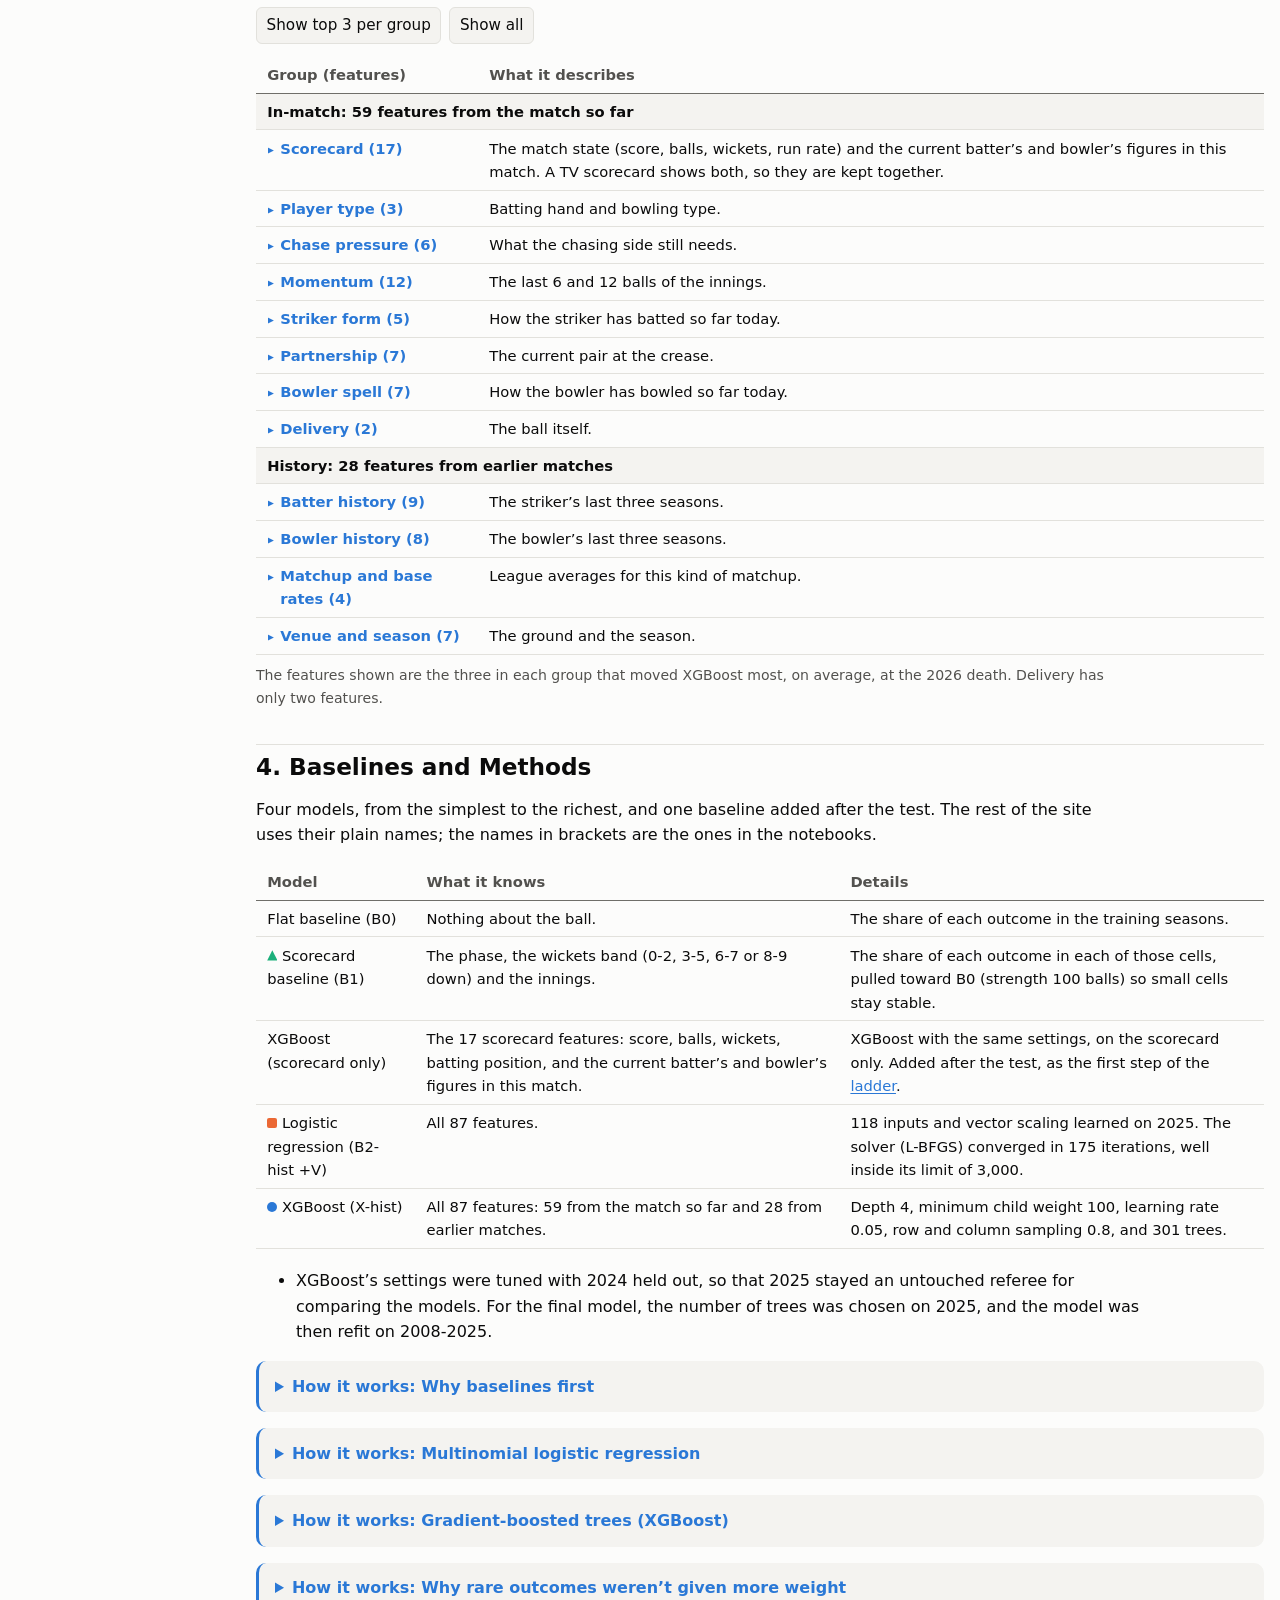
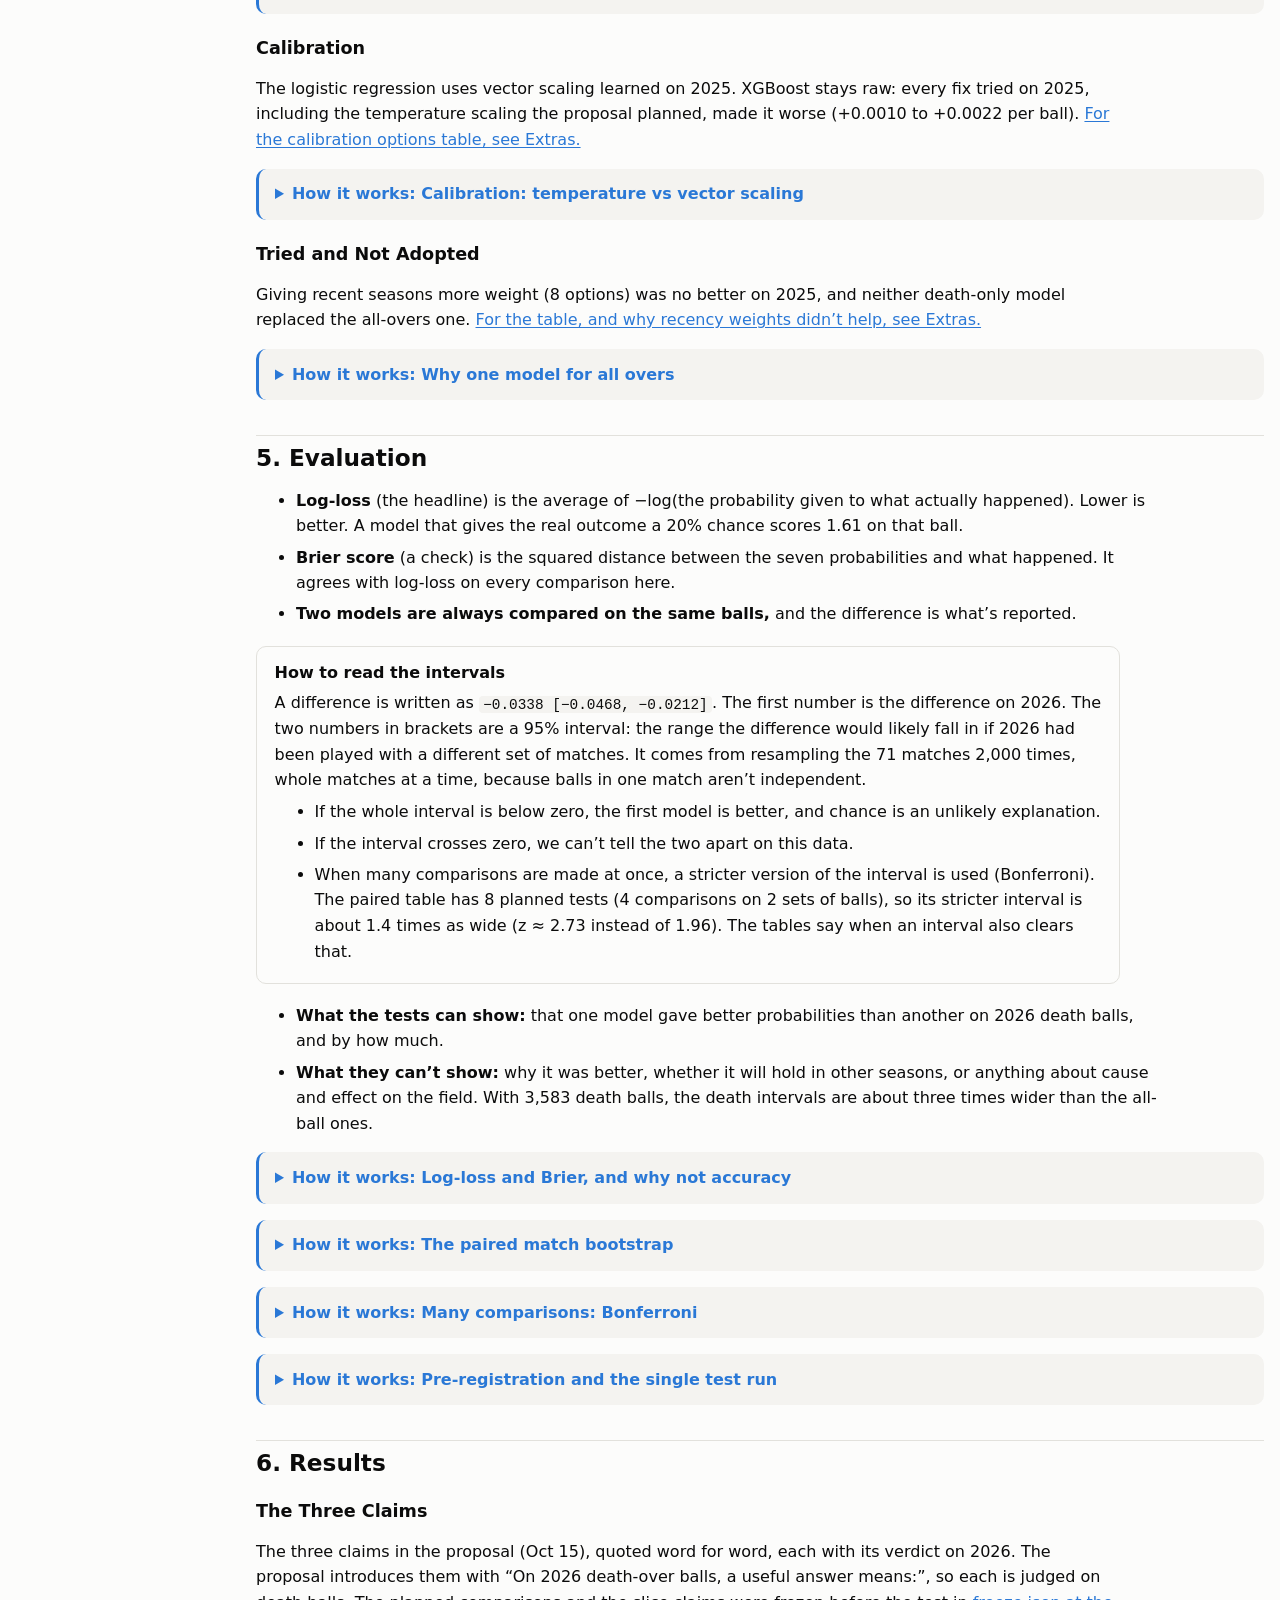
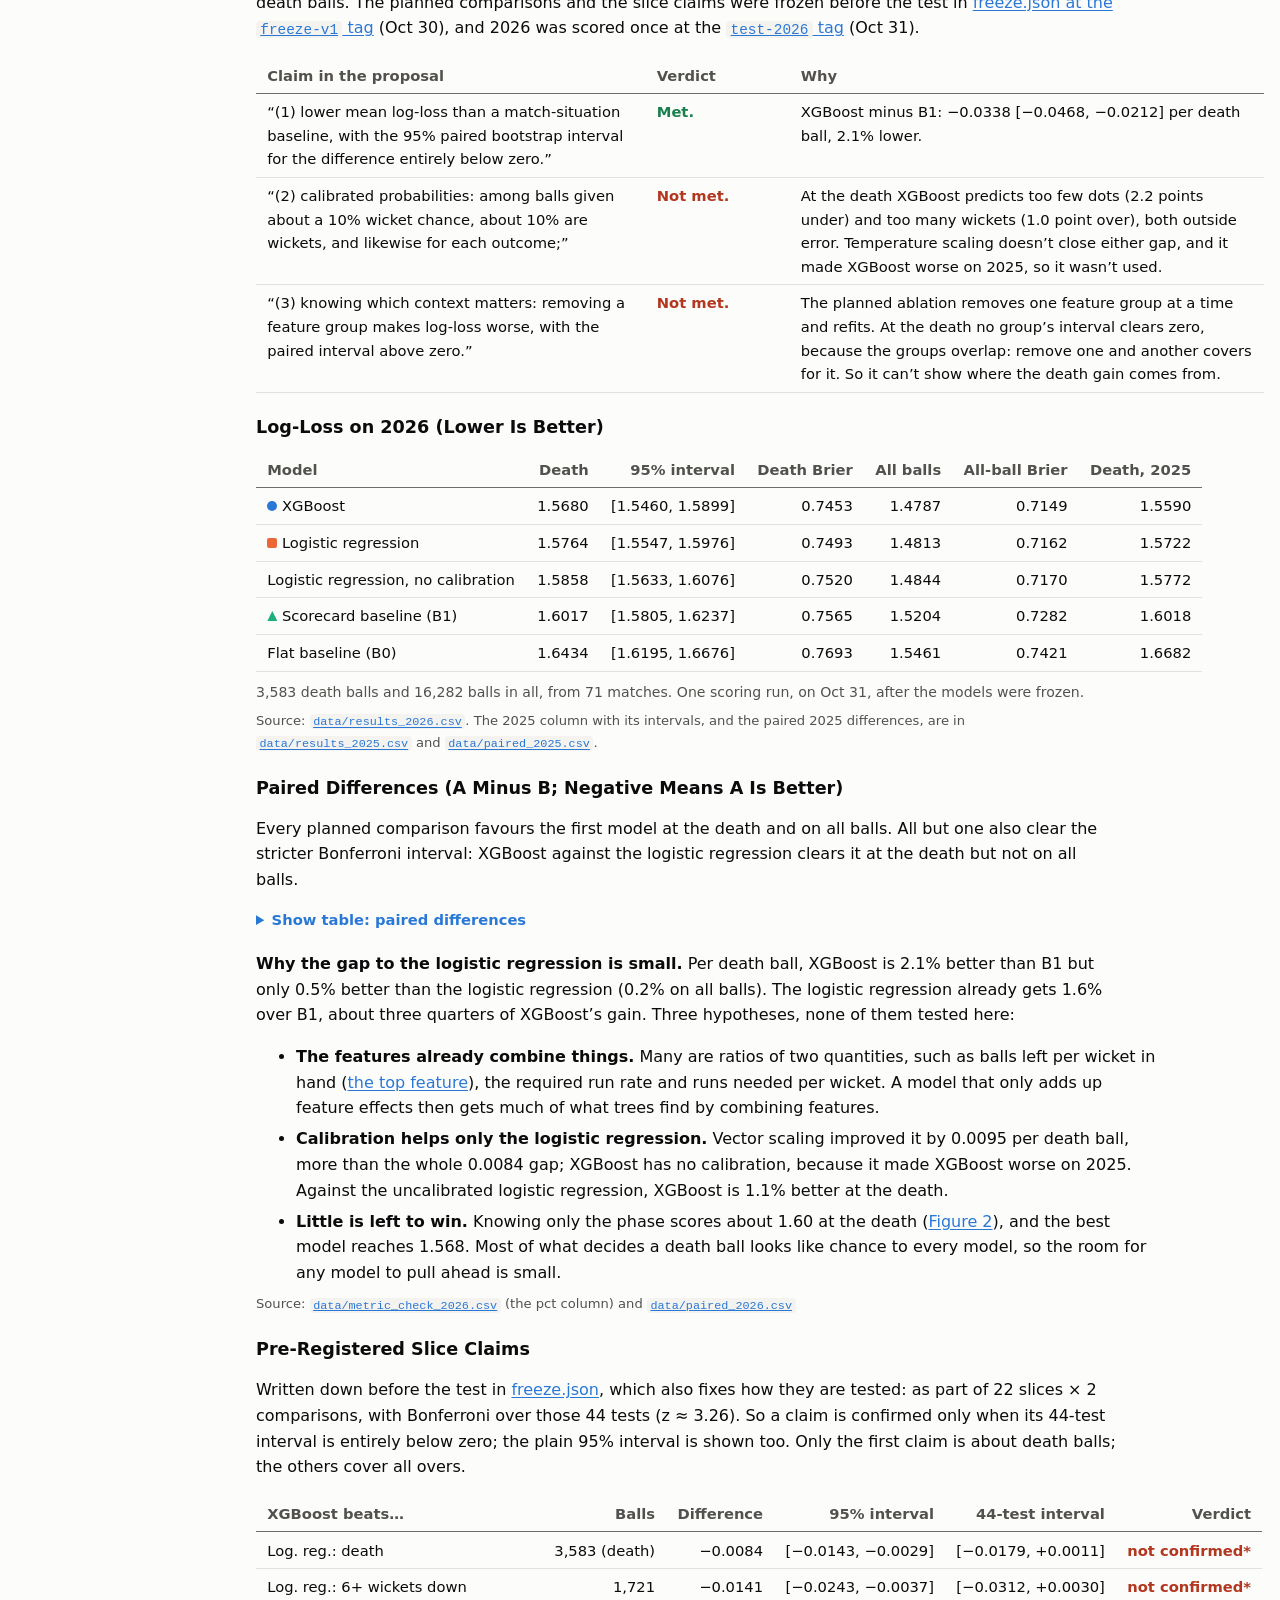
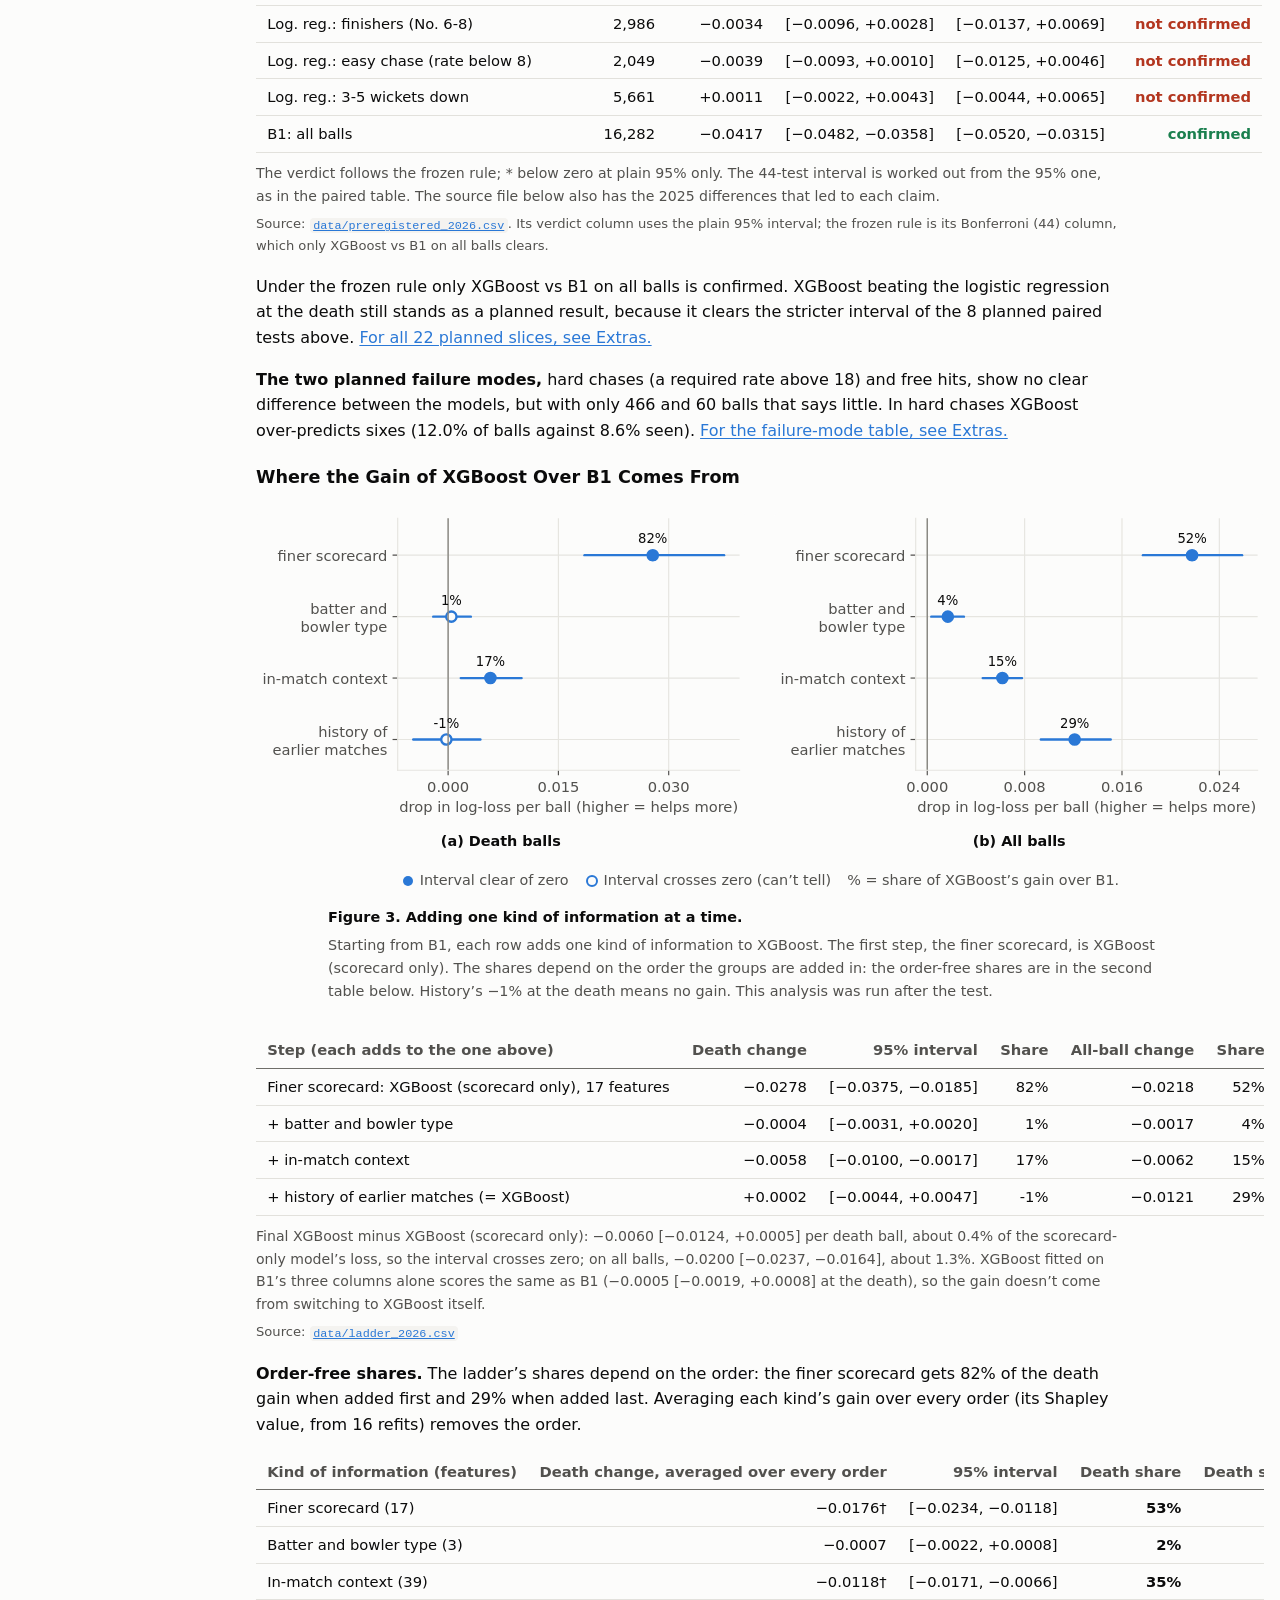
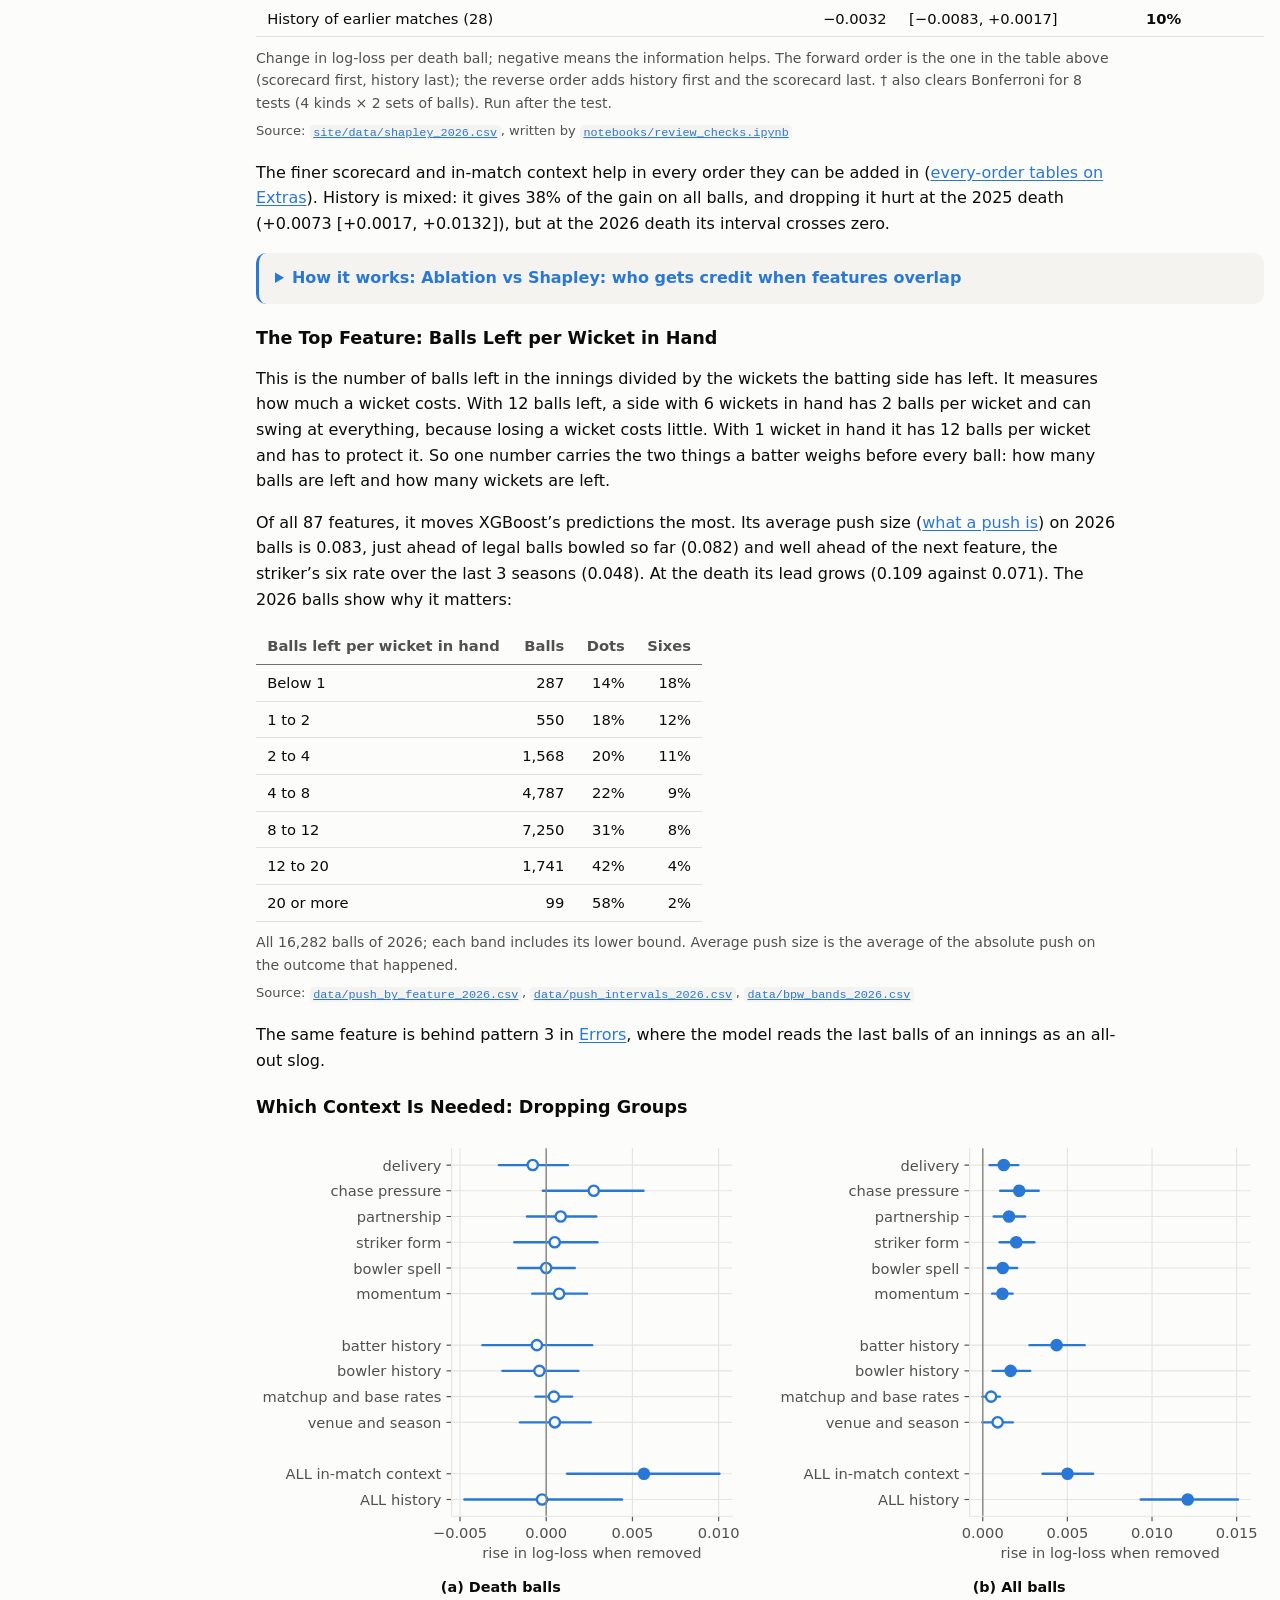
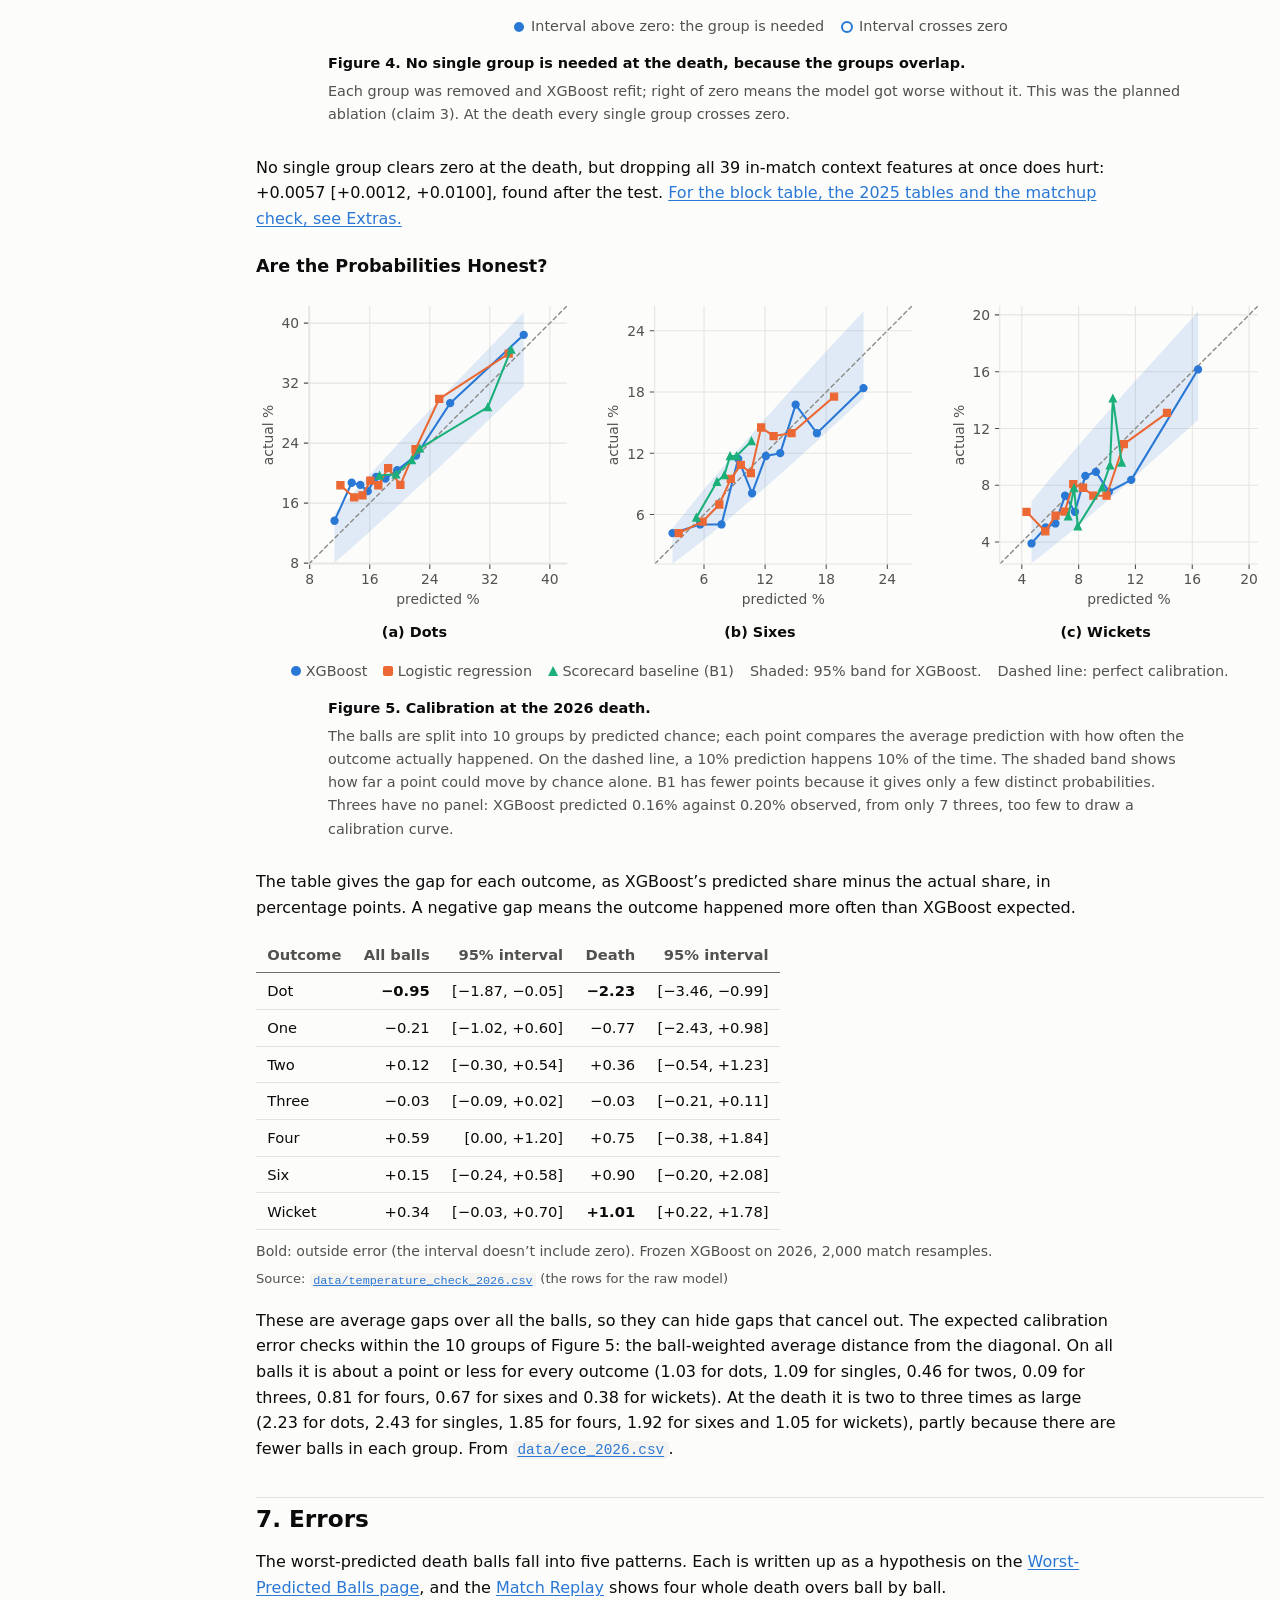
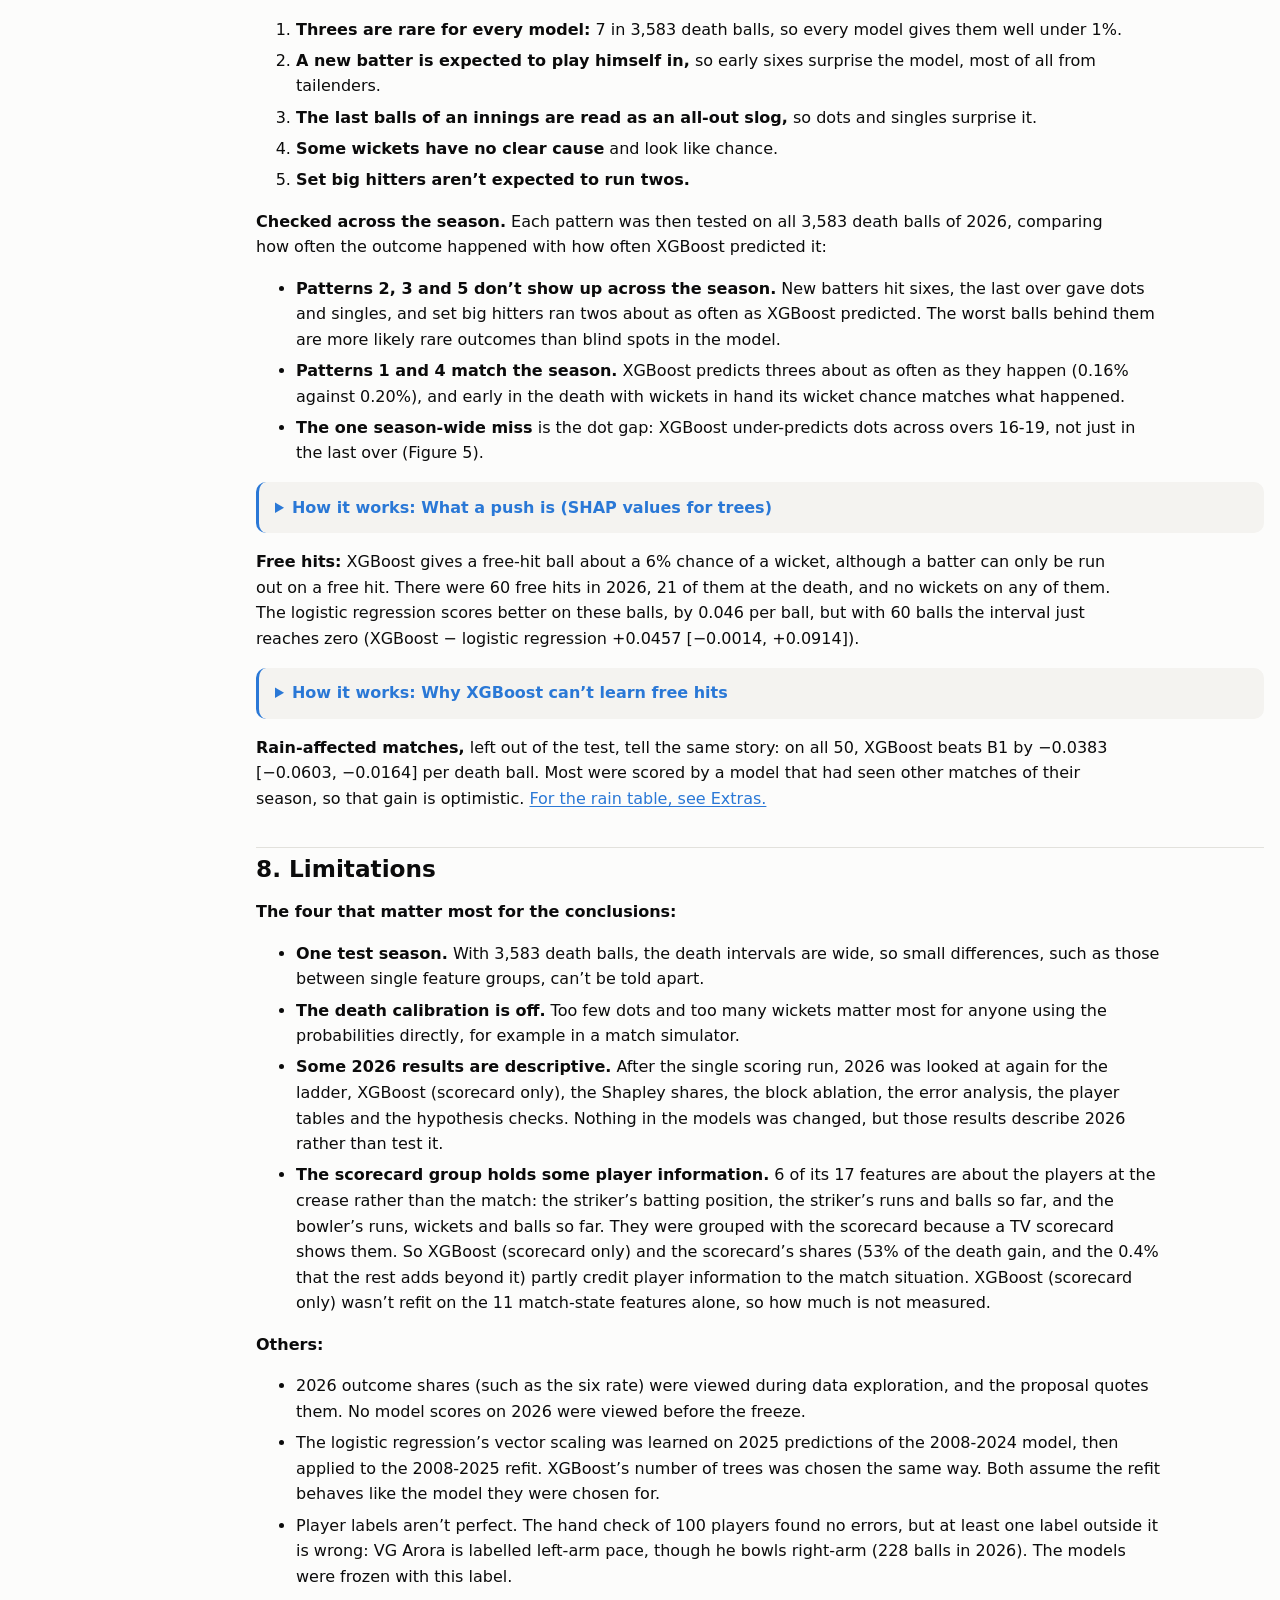
==== commit f3f84a94: "Label post-test bar in opening chart caption; add B1 baseline note The caption now says XGBoost (sco" ====
--- a/index.html
+++ b/index.html
@@ -46,7 +46,7 @@
     <div class="hb-row hb-strong"><span class="hb-lab">XGBoost</span><span class="hb-track"><span class="hb-bar" style="--w:0.9184;background:var(--xgb);opacity:1"></span><span class="hb-val">4.6% <small>1.5680</small></span></span></div>
     <div class="hb-axis" aria-hidden="true"><span class="hb-lab"></span><span class="hb-ticks"><span style="--w:0.0">0%</span><span style="--w:0.2">1%</span><span style="--w:0.4">2%</span><span style="--w:0.6">3%</span><span style="--w:0.8">4%</span><span style="--w:1.0">5%</span></span></div>
   </div>
-  <figcaption><b>How much better each model predicts a 2026 death ball than B0</b>Each bar is how much lower the model’s log-loss is than B0’s, so longer is better; the small number is the log-loss itself (lower is better). 3,583 death balls from the 2026 season, scored once.</figcaption>
+  <figcaption><b>How much better each model predicts a 2026 death ball than B0</b>Each bar is how much lower the model’s log-loss is than B0’s, so longer is better; the small number is the log-loss itself (lower is better). 3,583 death balls from the 2026 season, scored once; XGBoost (scorecard only) was added after the test.</figcaption>
   <ul class="figpoints">
     <li><b>B0:</b> gives every ball the same chances, the outcome shares of all training balls.</li>
     <li><b>B1:</b> the shares for the ball’s situation: phase, wickets band and innings.</li>
@@ -57,6 +57,7 @@
 </figure>
 <p class="src">Source: <a href="https://github.com/arjunnamburi/ml_death_overs_ipl/blob/main/data/results_2026.csv"><code>data/results_2026.csv</code></a>; XGBoost (scorecard only) is the “scorecard state” row of <a href="https://github.com/arjunnamburi/ml_death_overs_ipl/blob/main/data/ladder_2026.csv"><code>data/ladder_2026.csv</code></a>.</p>
 
+<p class="muted" style="font-size:.9rem">Against B1, the scorecard baseline, XGBoost’s gain is 2.1%, the figure used in the Answer in Short.</p>
 <p class="muted" style="font-size:.9rem">In plain terms: on an average 2026 death ball, XGBoost gave what actually happened a 20.85% chance, against 20.15% for B1 (geometric means). 3,583 death balls in 71 matches.</p>
 <p class="muted" style="font-size:.9rem">Each section has collapsed <b>How it works</b> boxes that explain the methods behind it: what each one is, why it was used here instead of the alternative, and what it showed in this project.</p>
 
--- a/site/css/site.css
+++ b/site/css/site.css
@@ -278,3 +278,12 @@
 article > .lede:first-child { margin-top: 0; }
 .hero-fig { margin-top: .4rem; }
 .hero-fig .hbars, .hero-fig figcaption, .hero-fig ul.figpoints { margin-left: 0; margin-right: 0; }
+
+/* ---------- Nov 17: more compact pages (wider text, less vertical space) ---------- */
+:root { --text-w: 54rem; }
+main { padding-top: .6rem; }
+h1 { margin: .1em 0 .6em; }
+h2 { margin-top: 2.2rem; }
+h3 { margin-top: 1.5rem; }
+.fig { margin: 1.4rem 0 1.8rem; }
+.hero-fig { margin: .4rem 0 1.2rem; }
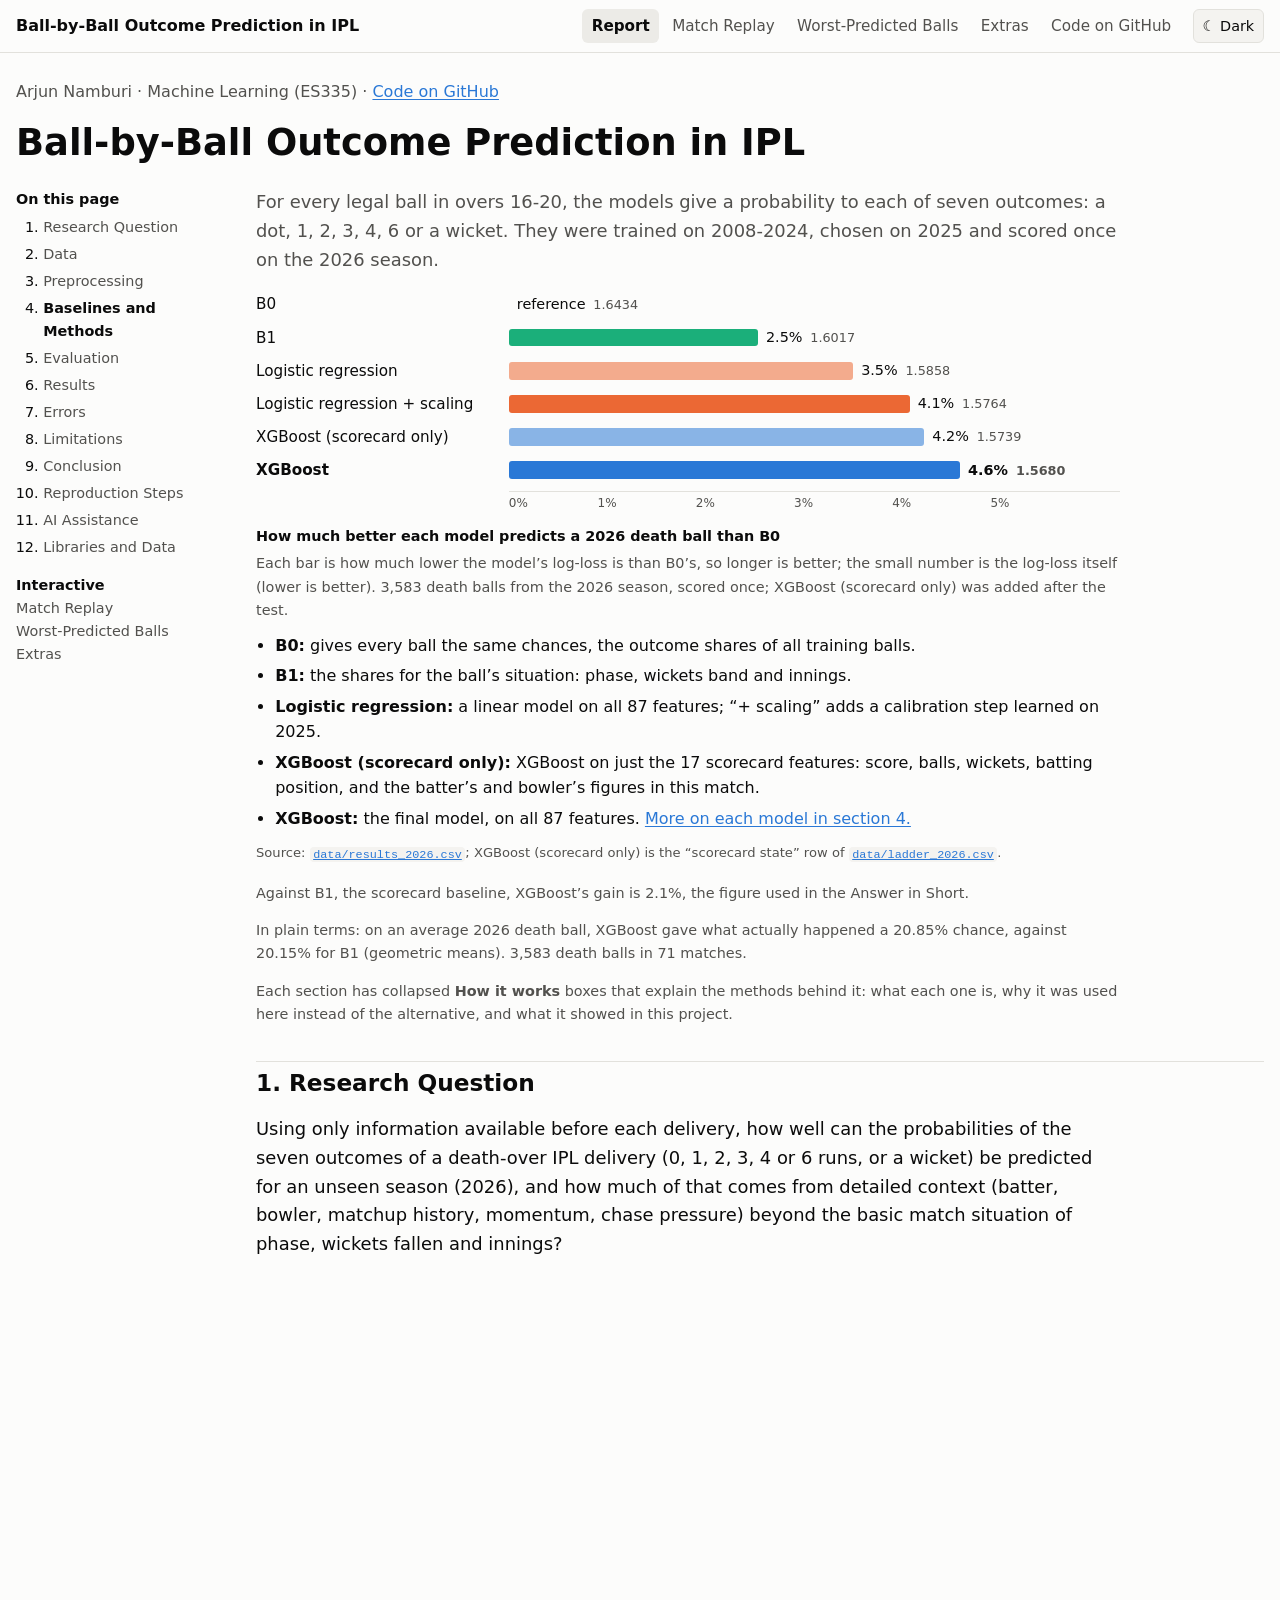
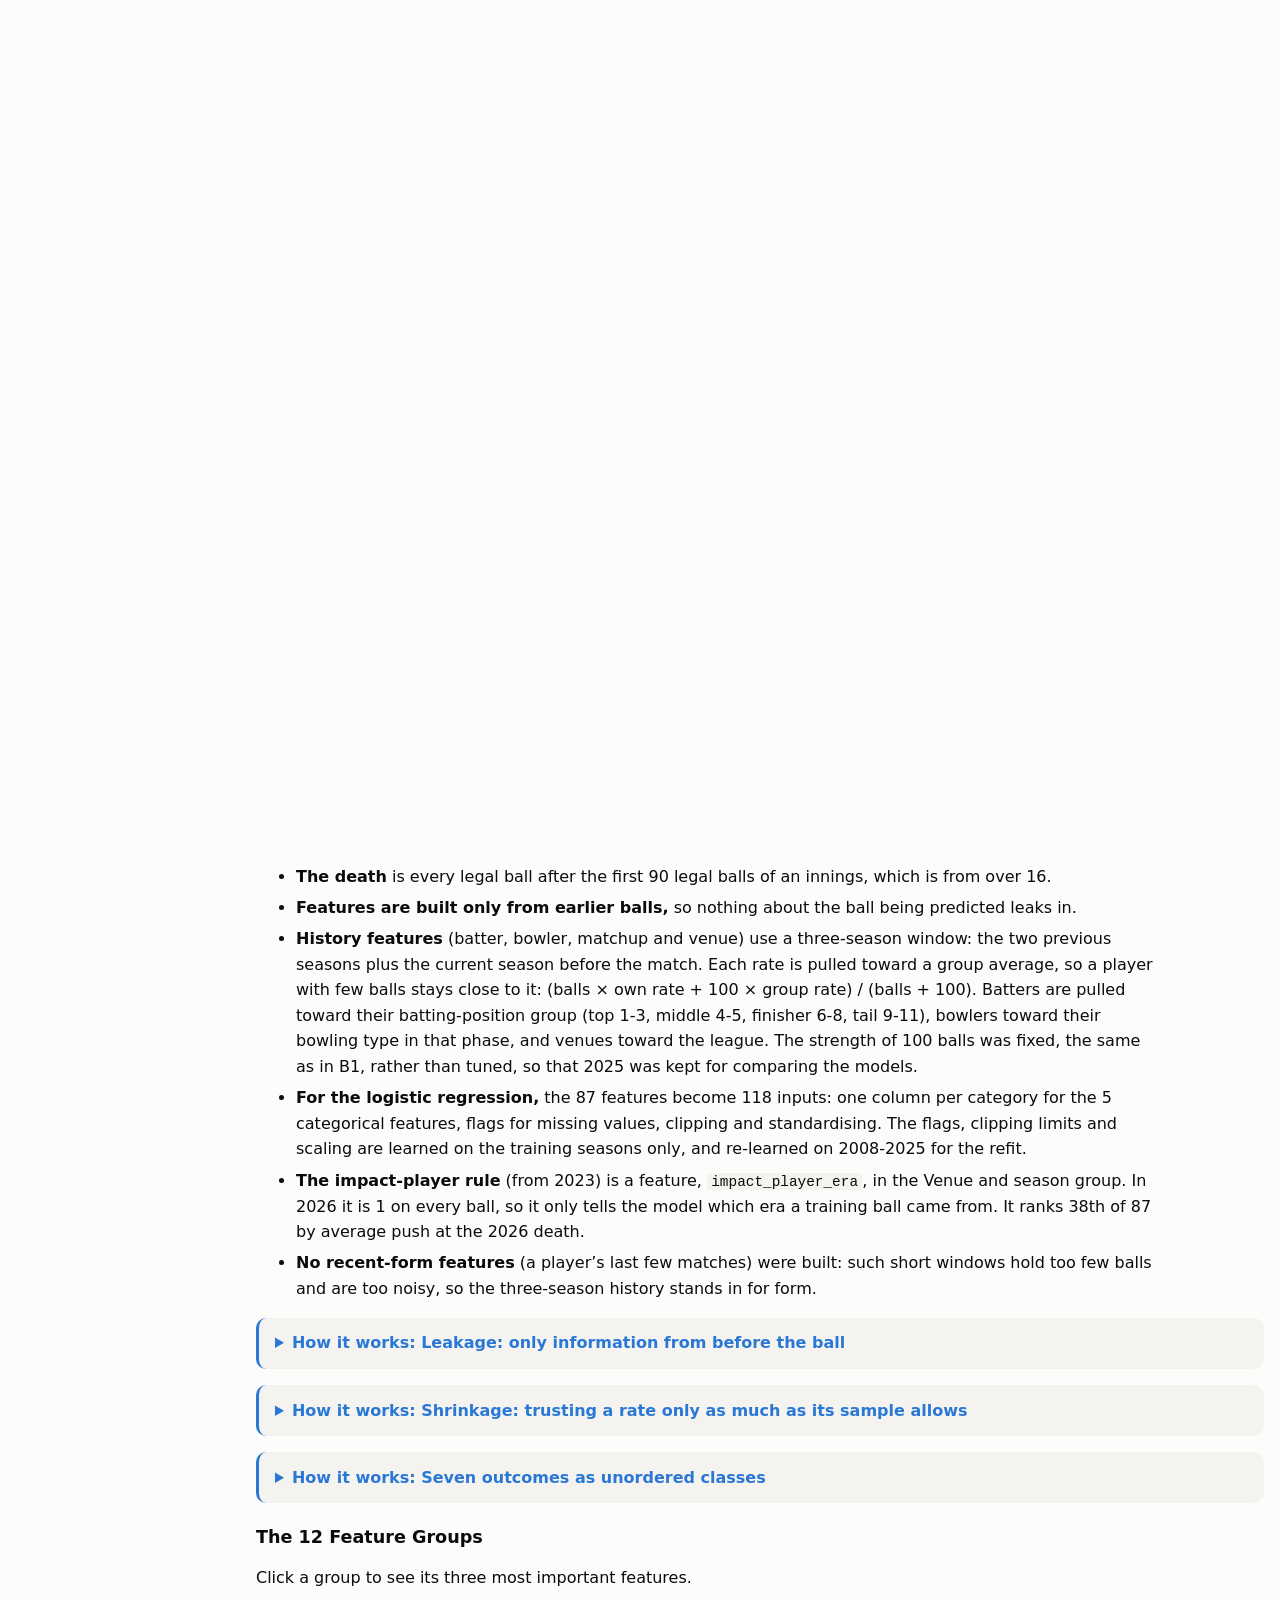
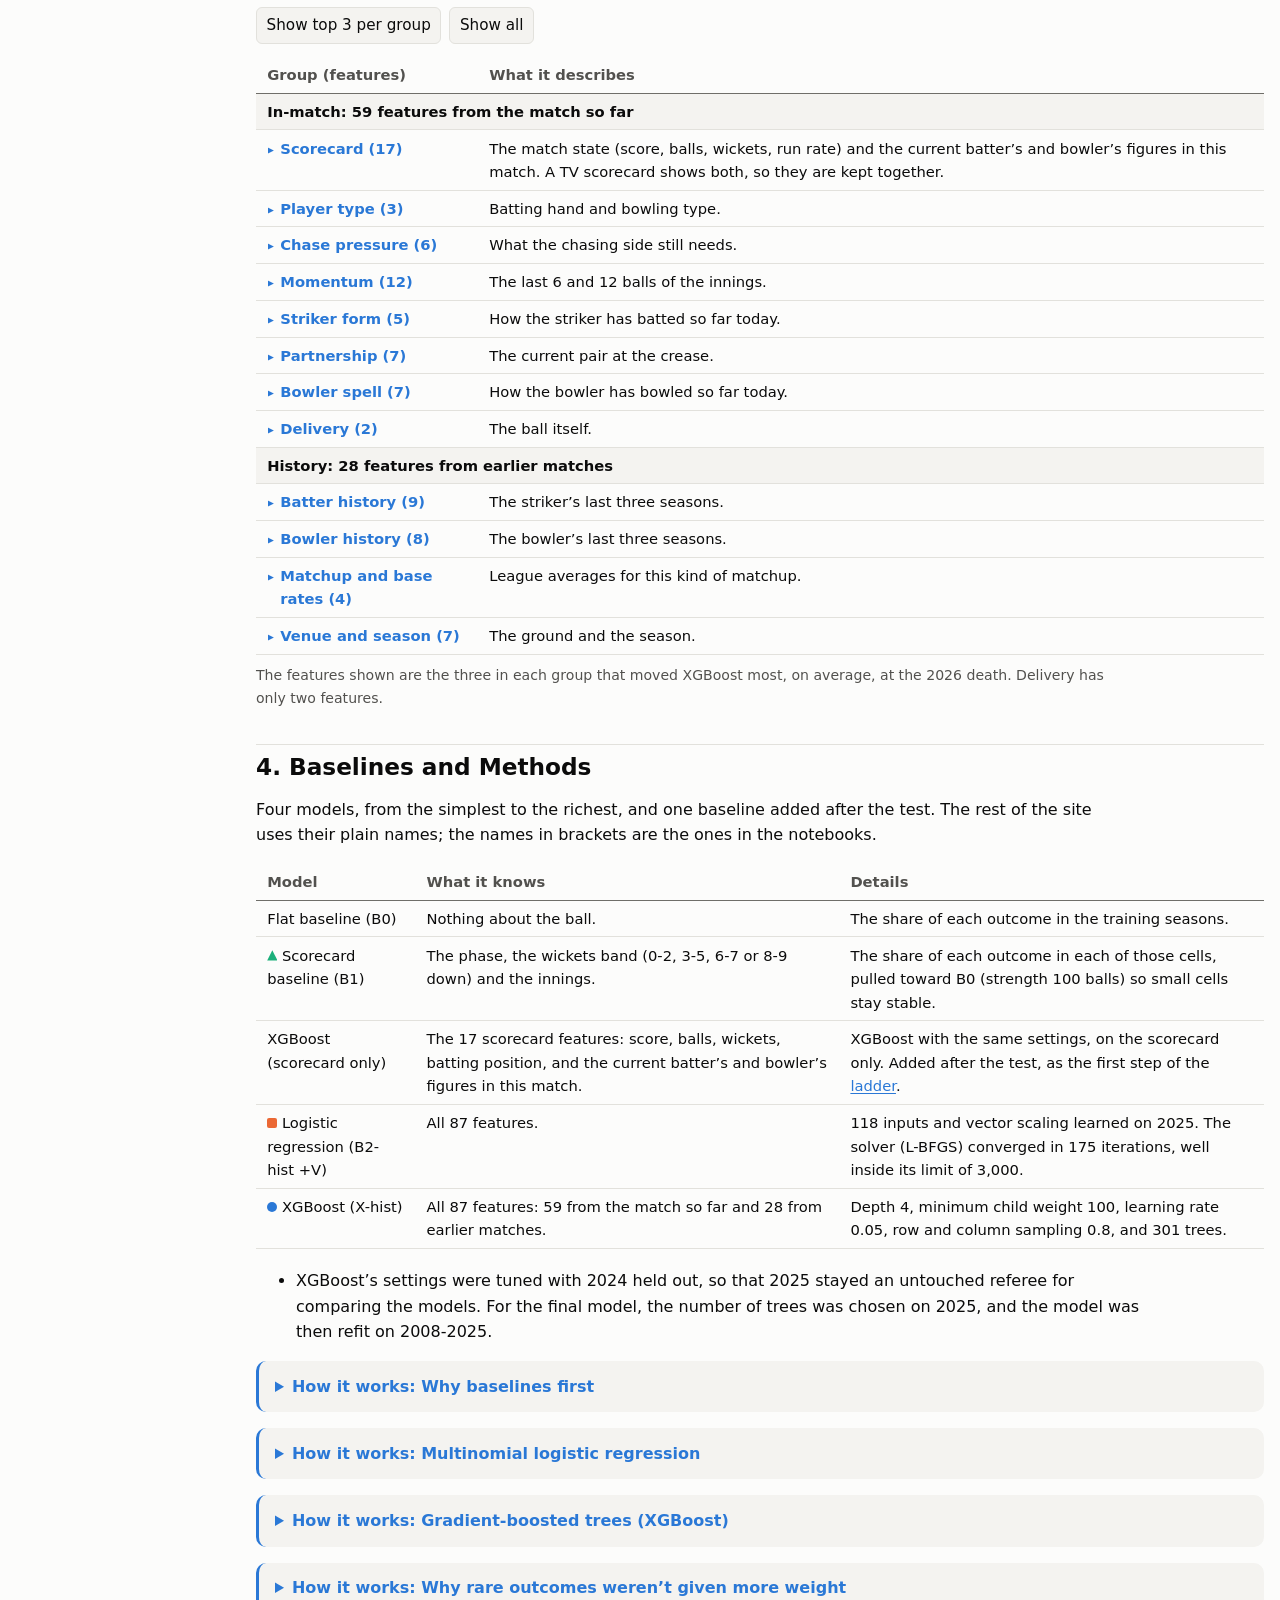
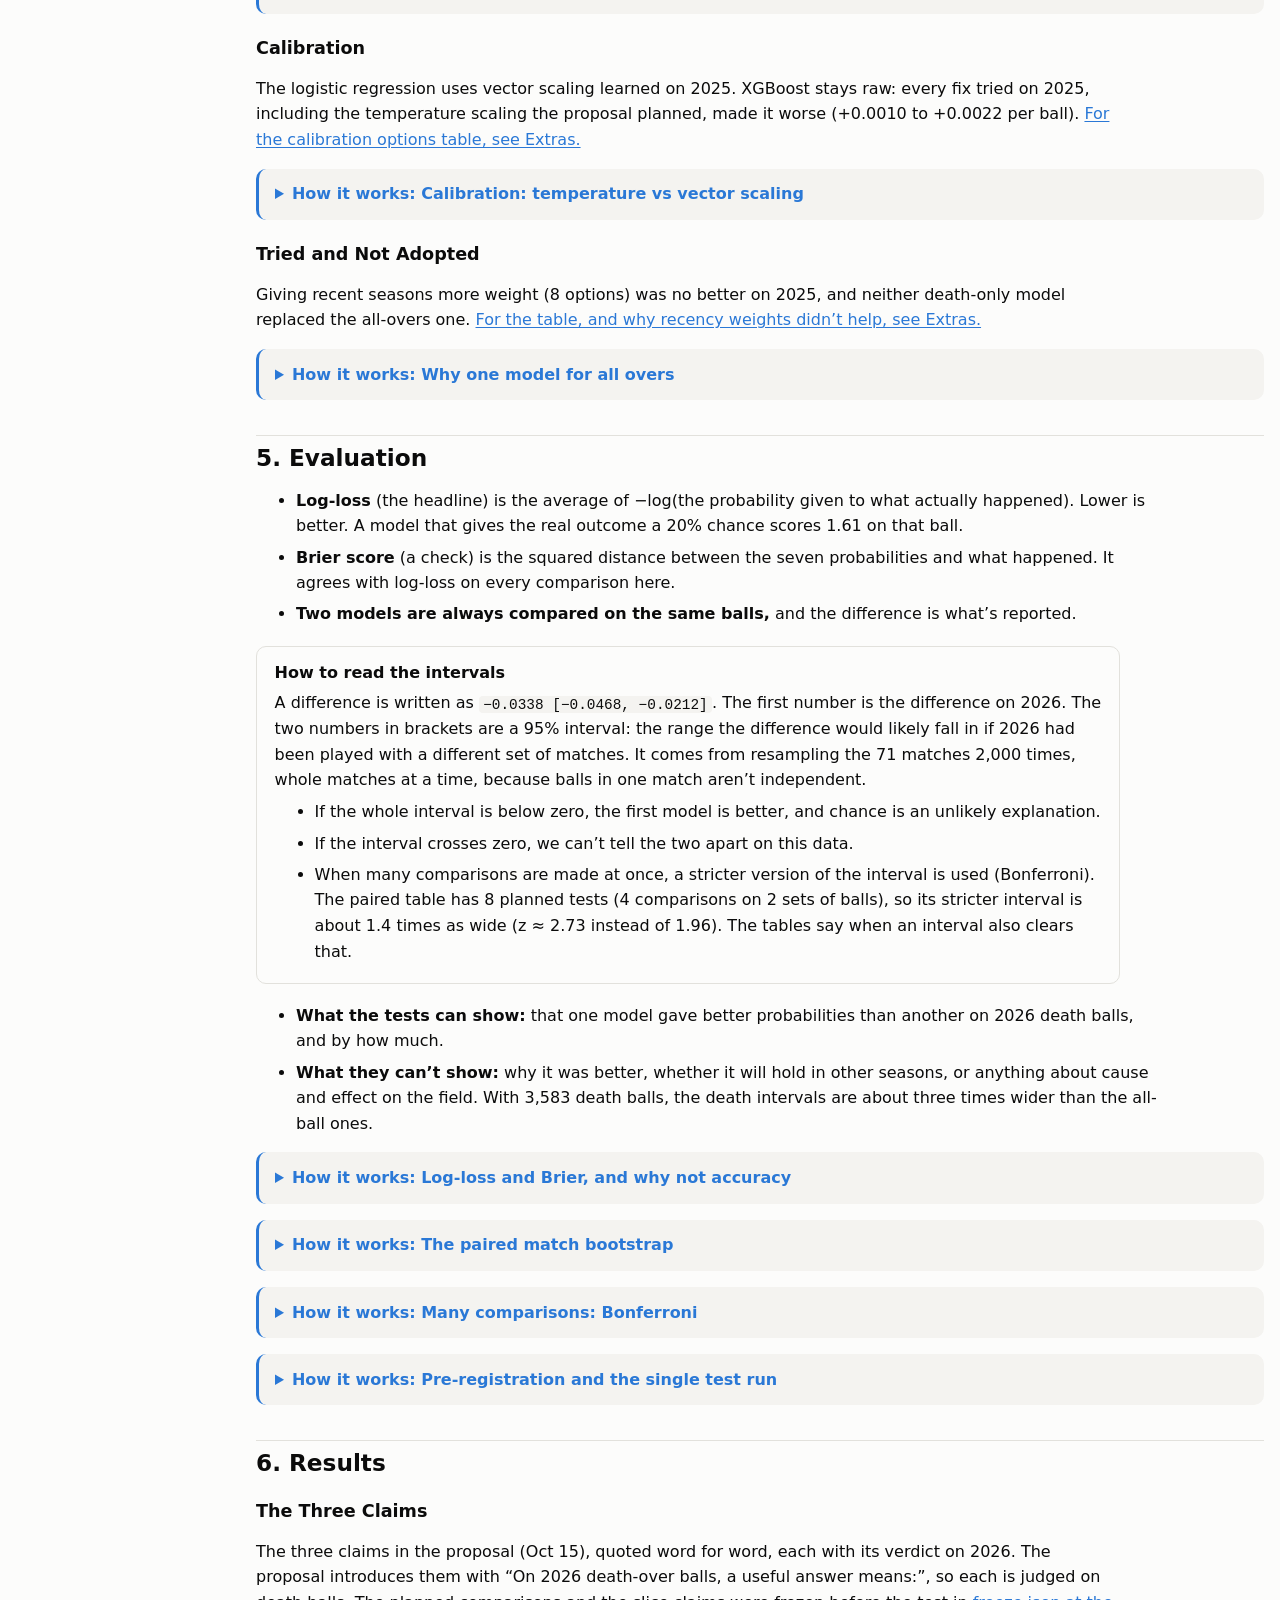
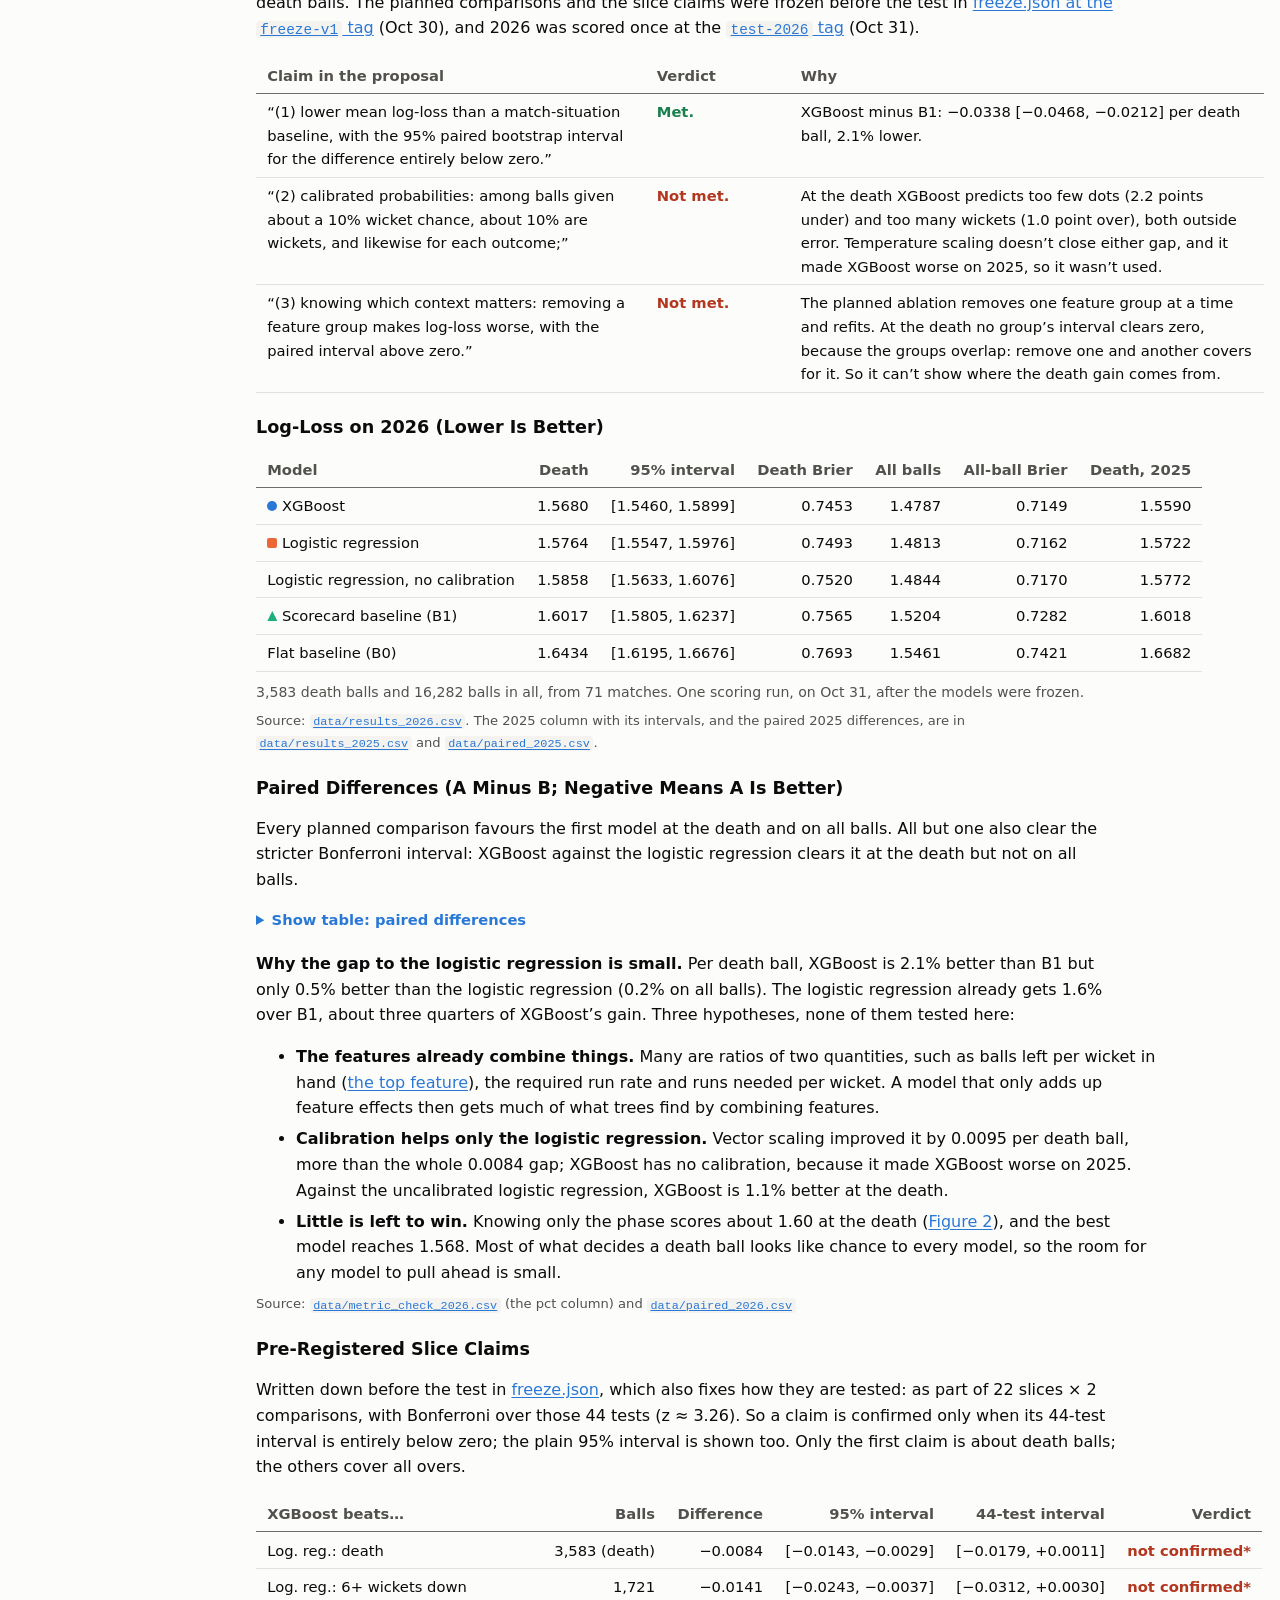
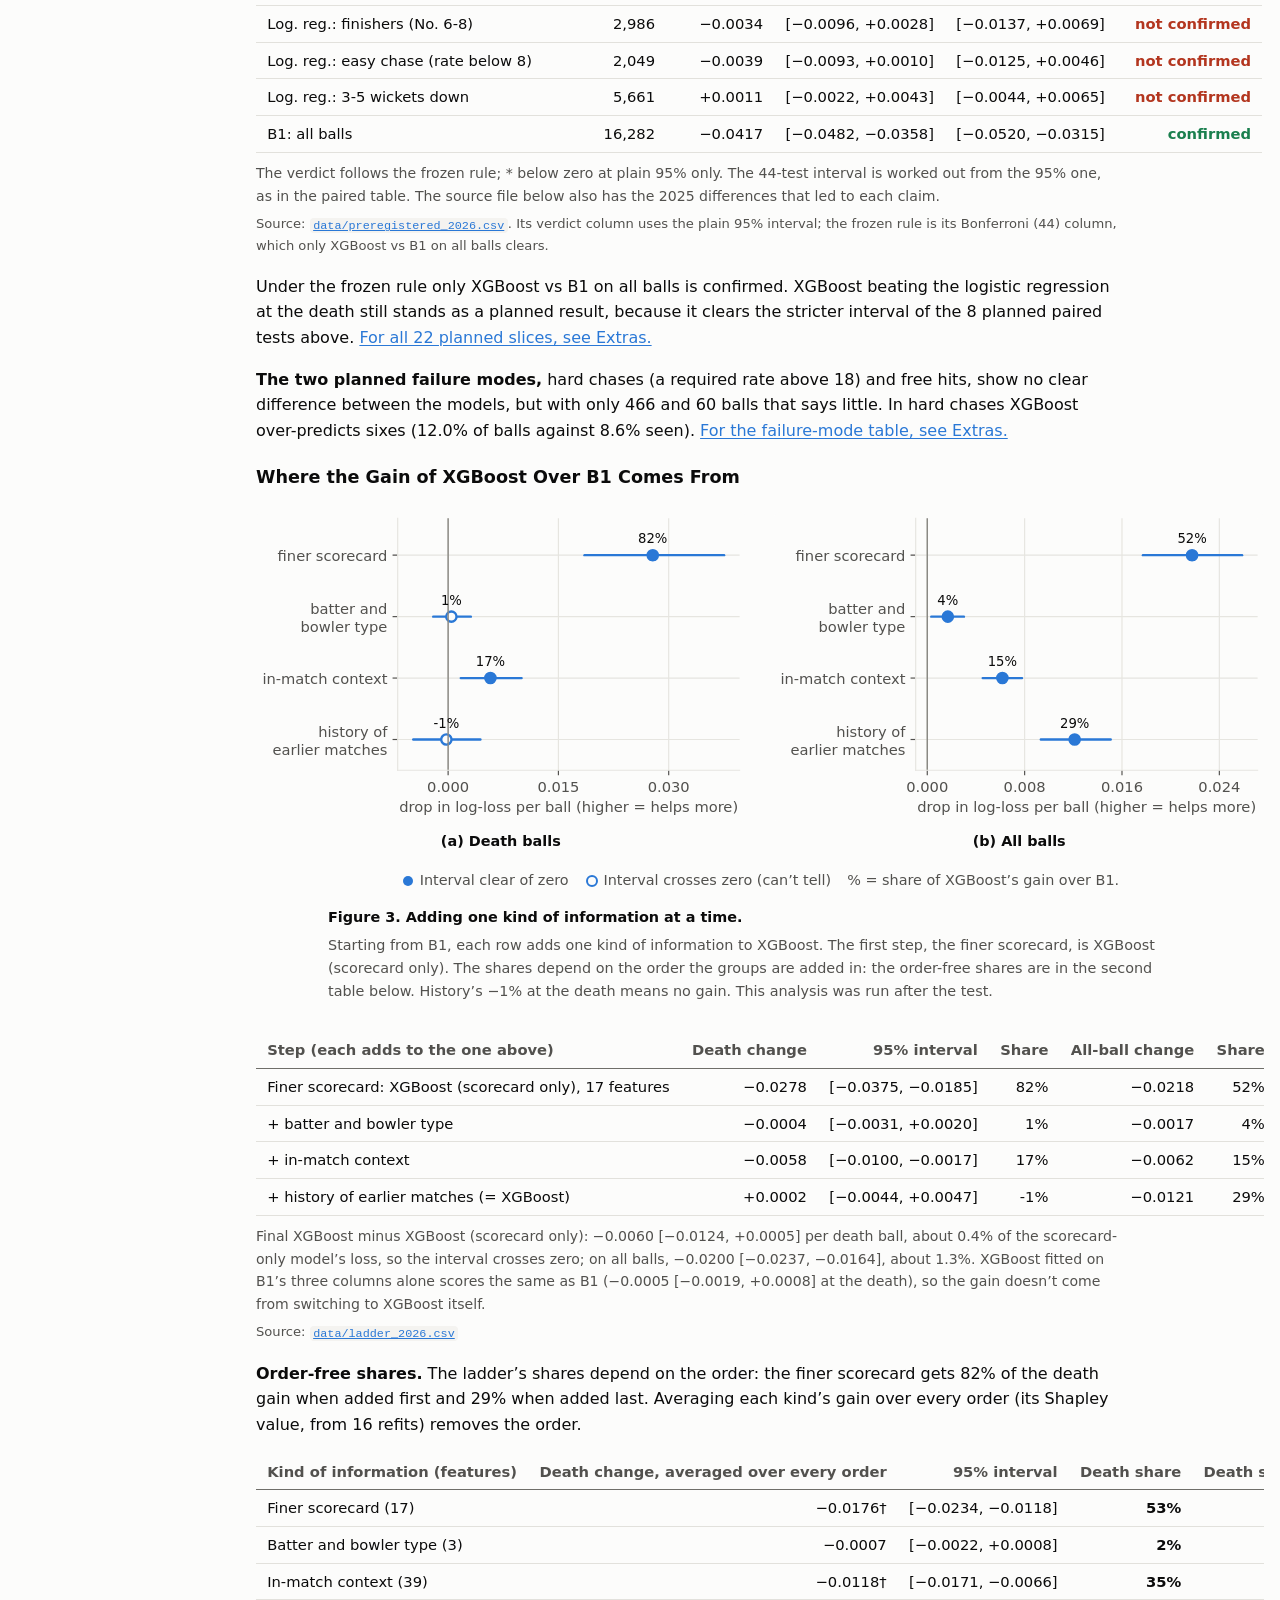
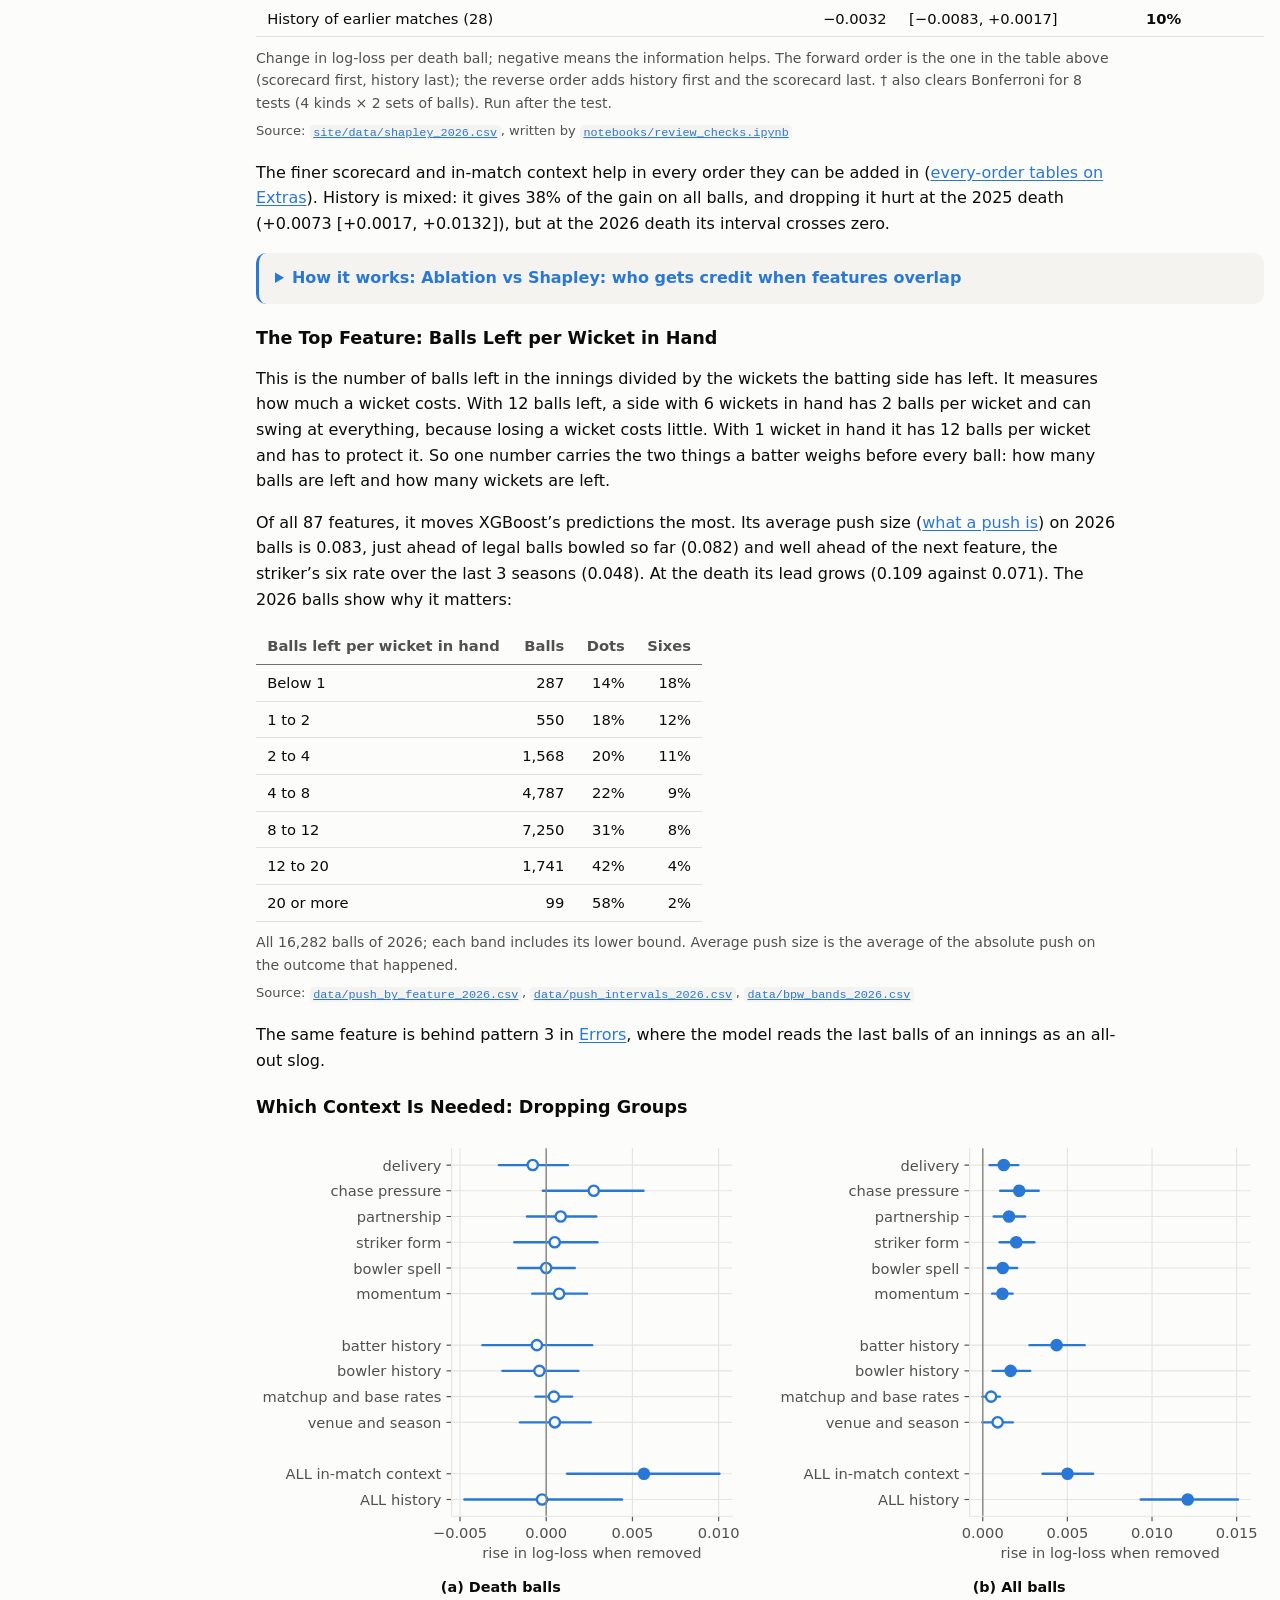
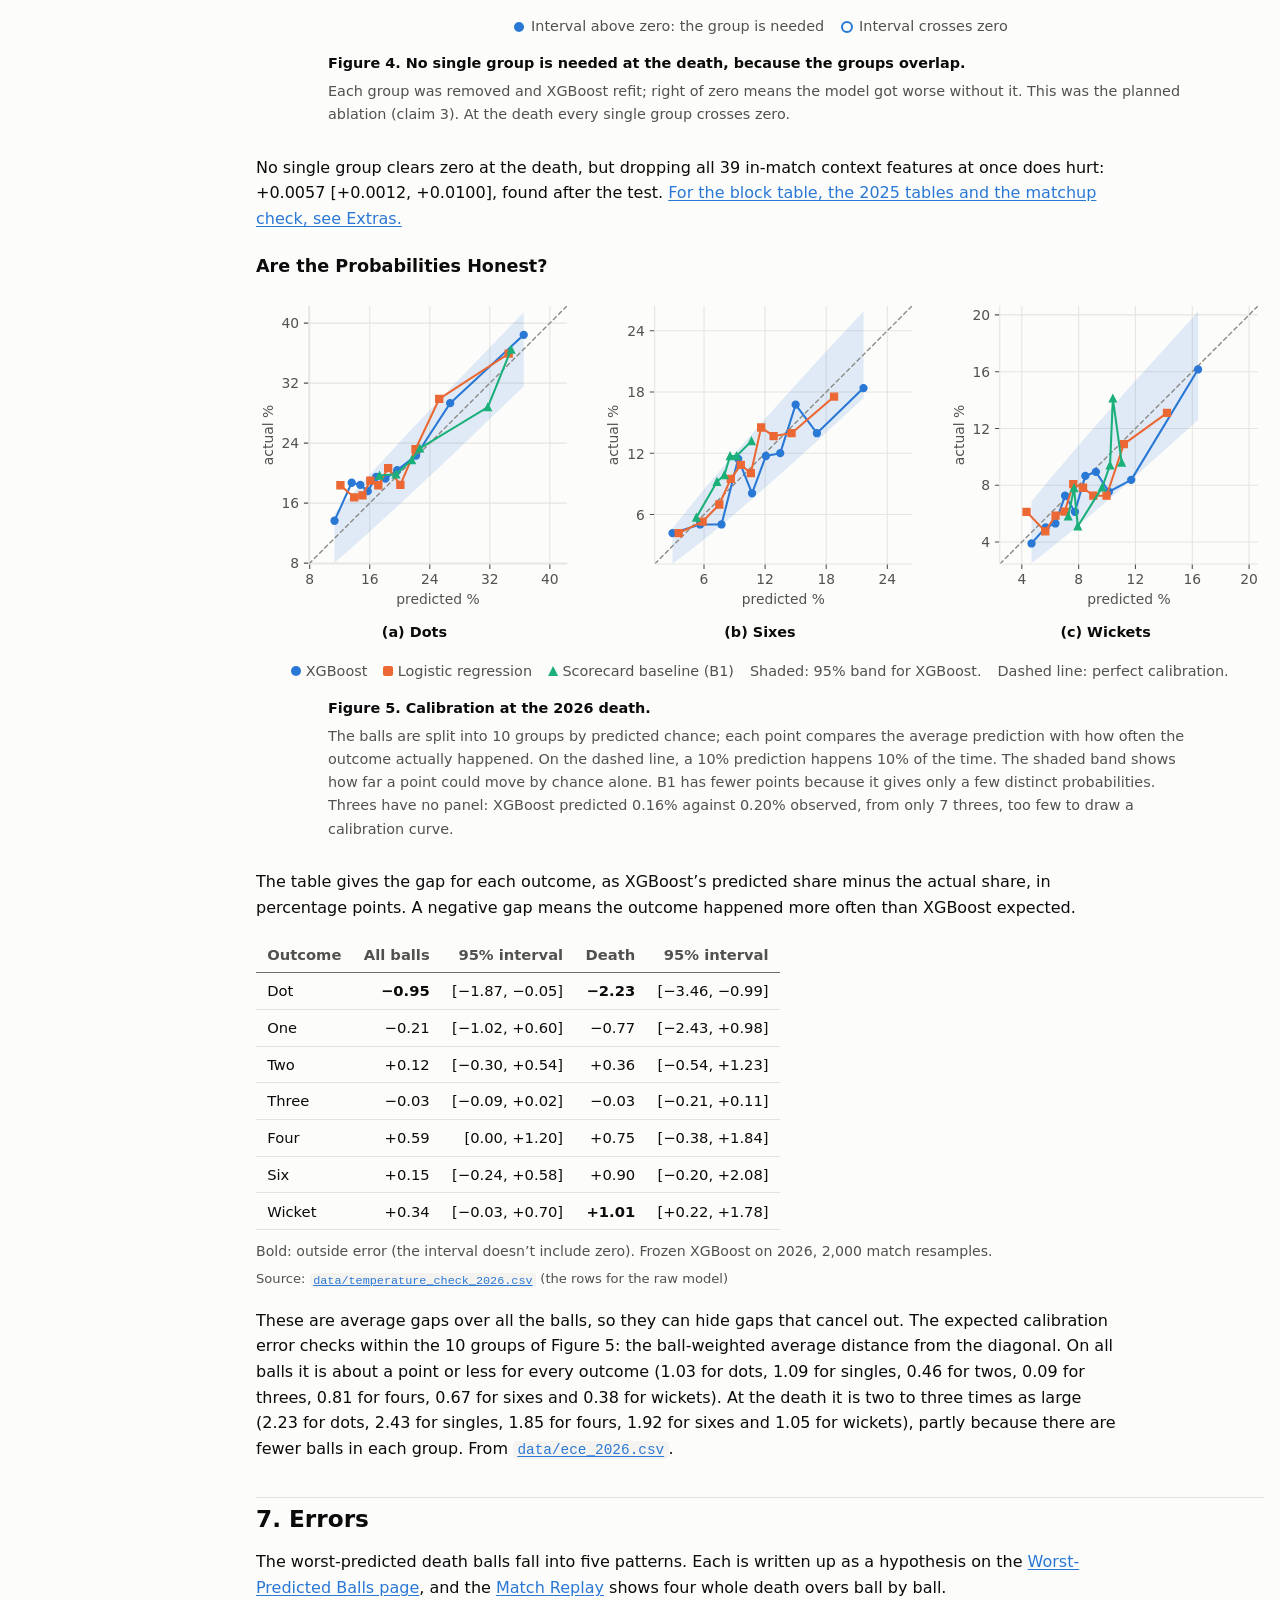
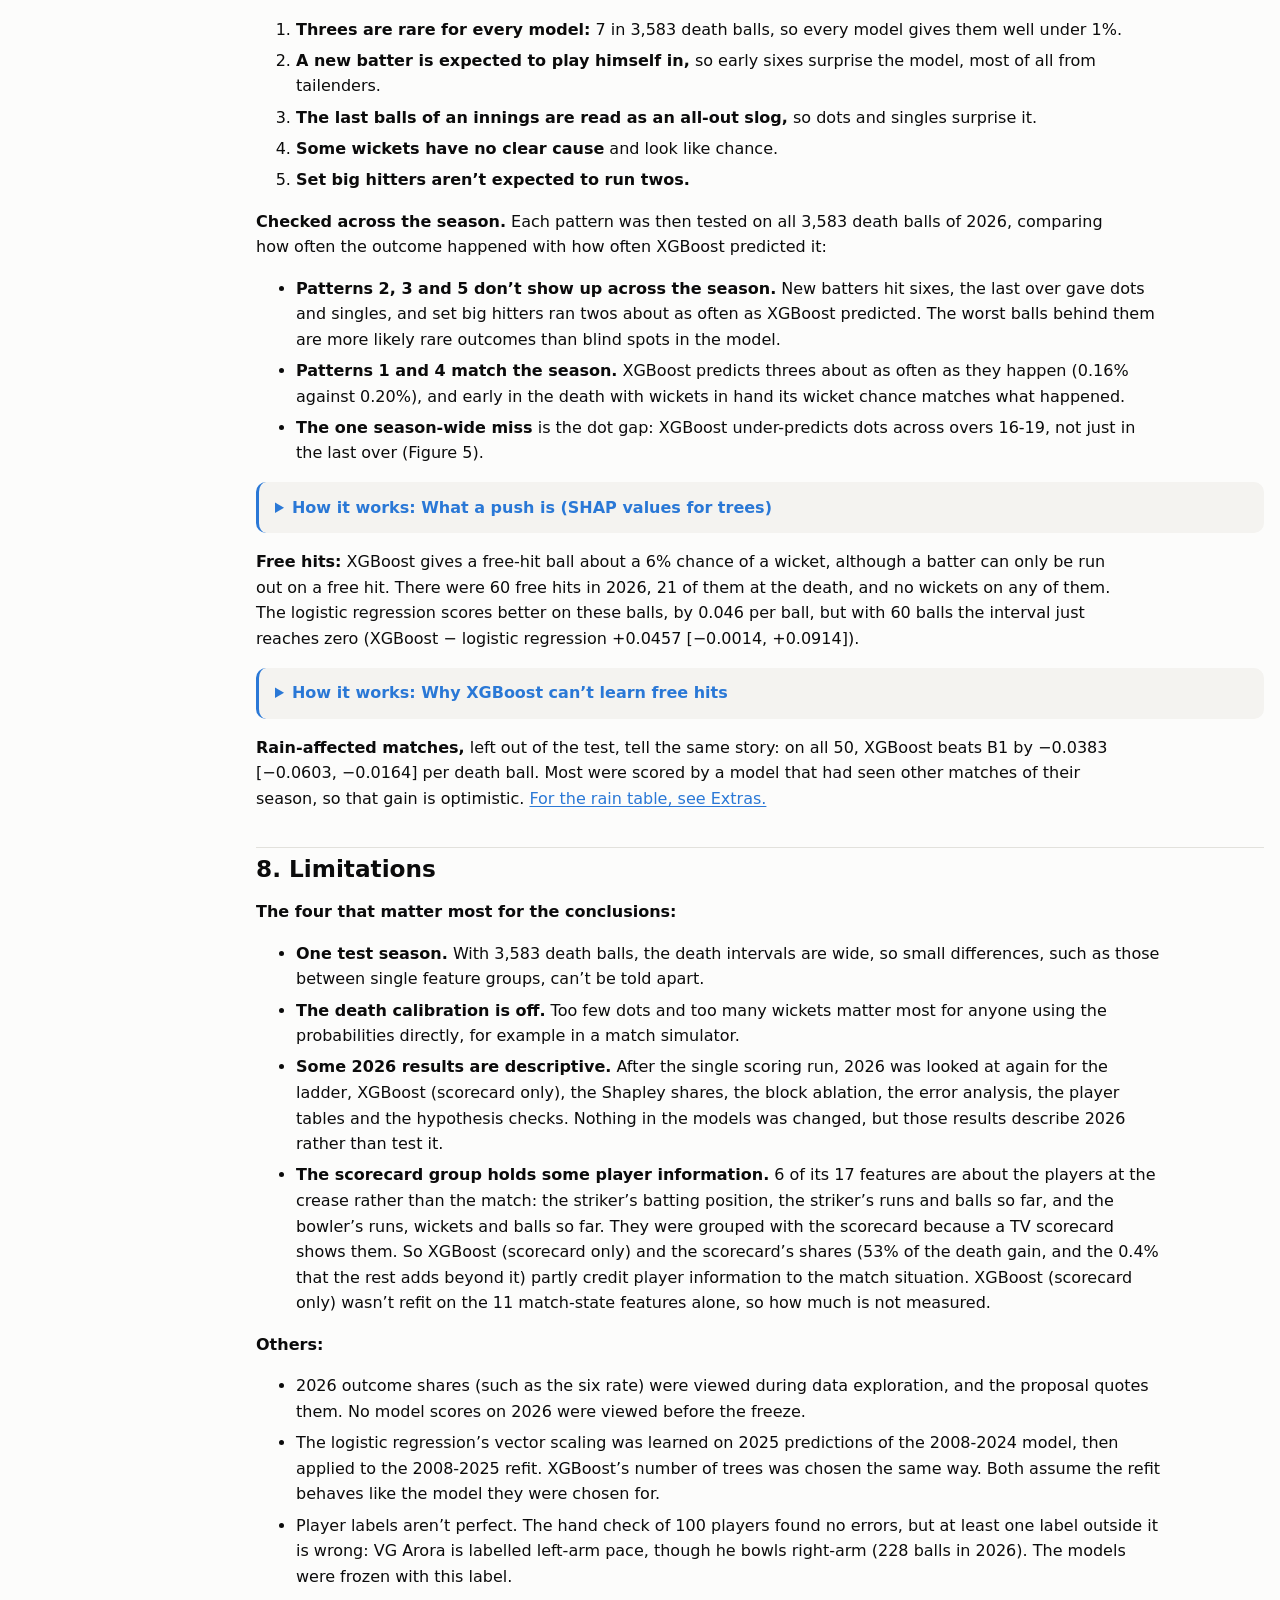
==== commit f53ffd84: "Make the bowler-swap numbers consistent and precise 0.52 is the 10th-90th percentile spread of predi" ====
--- a/index.html
+++ b/index.html
@@ -379,7 +379,7 @@
   <li>Player labels aren’t perfect. The hand check of 100 players found no errors, but at least one label outside it is wrong: VG Arora is labelled left-arm pace, though he bowls right-arm (228 balls in 2026). The models were frozen with this label.</li>
   <li>Free-hit wickets get about a 6% chance from XGBoost, which is far too high.</li>
   <li>Wides and no-balls aren’t predicted, because they are bowled again (<a href="site/extras.html#data-checks">Data checks</a>).</li>
-  <li>The model barely separates death bowlers: swapping the bowler changes the expected runs by only about 0.11 per ball.</li>
+  <li>The model barely separates death bowlers. With 54 regular death bowlers swapped onto the same 1,494 chase balls, the middle 80% of their predicted economies lie within 0.52 runs per over. Once the overs each bowler had left at over 17 are counted, the best and worst plans for overs 17-20 differ by a median of only 0.11 runs (38 chases).</li>
   <li>The close-chase replay ends in a tie that KKR won in a super over, which isn’t in the ball-by-ball data.</li>
   <li>The four replay matches were picked by a fixed rule written on Nov 4. By then some whole-match results on all balls had been seen (the most and least predictable matches, and one match suggested during the error analysis), but no per-match death result had been looked at.</li>
 </ul>
@@ -412,7 +412,7 @@
   <li><b>Testing on a later season.</b> Train on 2008-2024, choose on 2025, and score 2026 once, instead of a random split. The game drifts (sixes nearly doubled since 2008), and a real model always predicts a season it hasn’t seen.</li>
   <li><b>Death-ball log-loss as the headline.</b> The question is about the death overs, and log-loss scores the probability given to all seven outcomes, not just whether the top guess was right.</li>
   <li><b>Within-match features first, then history.</b> I trained the models without player and venue history and then with it, and report both, so the results show what history adds on its own: it helps on all balls but not measurably at the 2026 death.</li>
-  <li><b>Dropping the bowling simulator.</b> I set a 1-run bar in advance. Swapping death bowlers moved the result by only 0.11 runs, so I didn’t build it.</li>
+  <li><b>Dropping the bowling simulator.</b> I set a 1-run bar in advance. Swapping death bowlers moved the expected runs in overs 17-20 by a median of only 0.11 runs, so I didn’t build it.</li>
   <li><b>Three worst-ball lists.</b> One top-20 by log-loss would be mostly threes, so I used the worst 10 by log-loss, the worst 10 against B1, and the worst 3 of each outcome.</li>
 </ol>
 <p>I ran every other notebook in Google Colab, hand-checked the player labels against ESPNcricinfo, reviewed the site over several rounds of feedback, and reviewed and merged every change to the repository.</p>
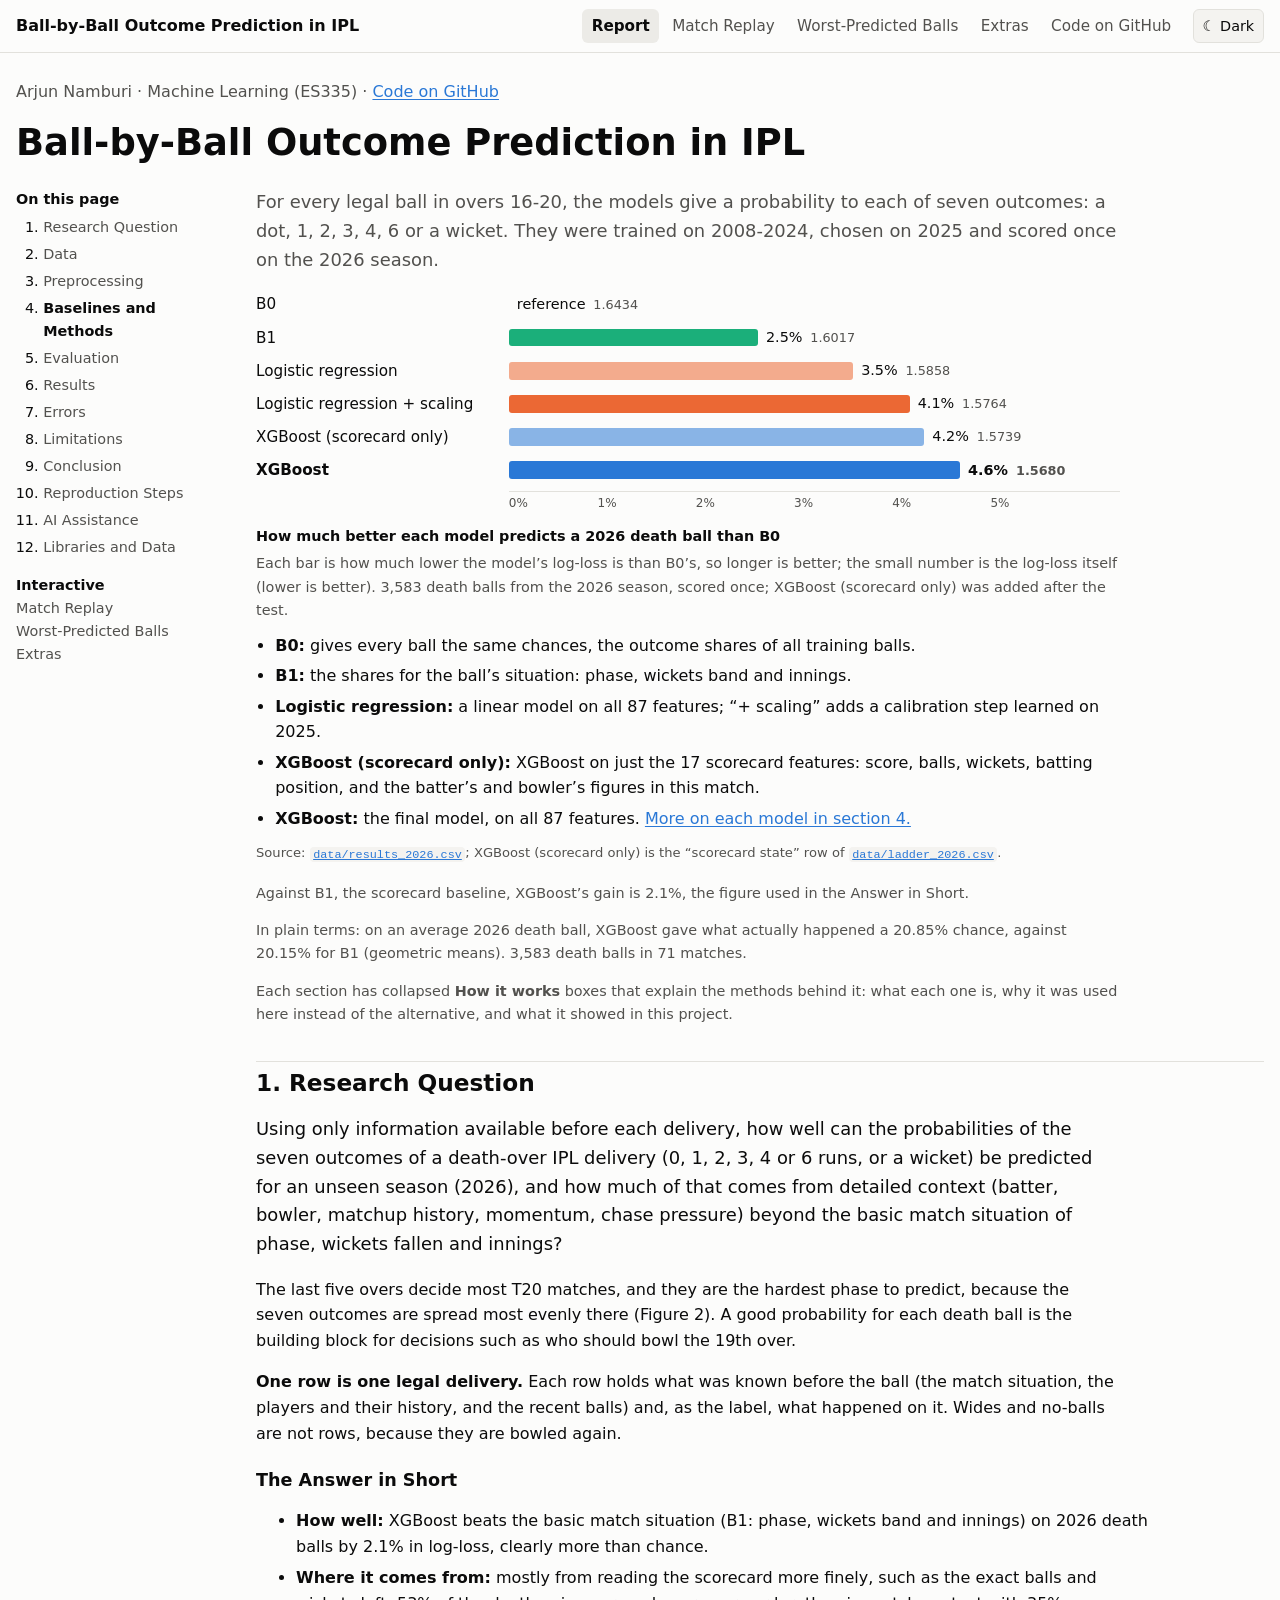
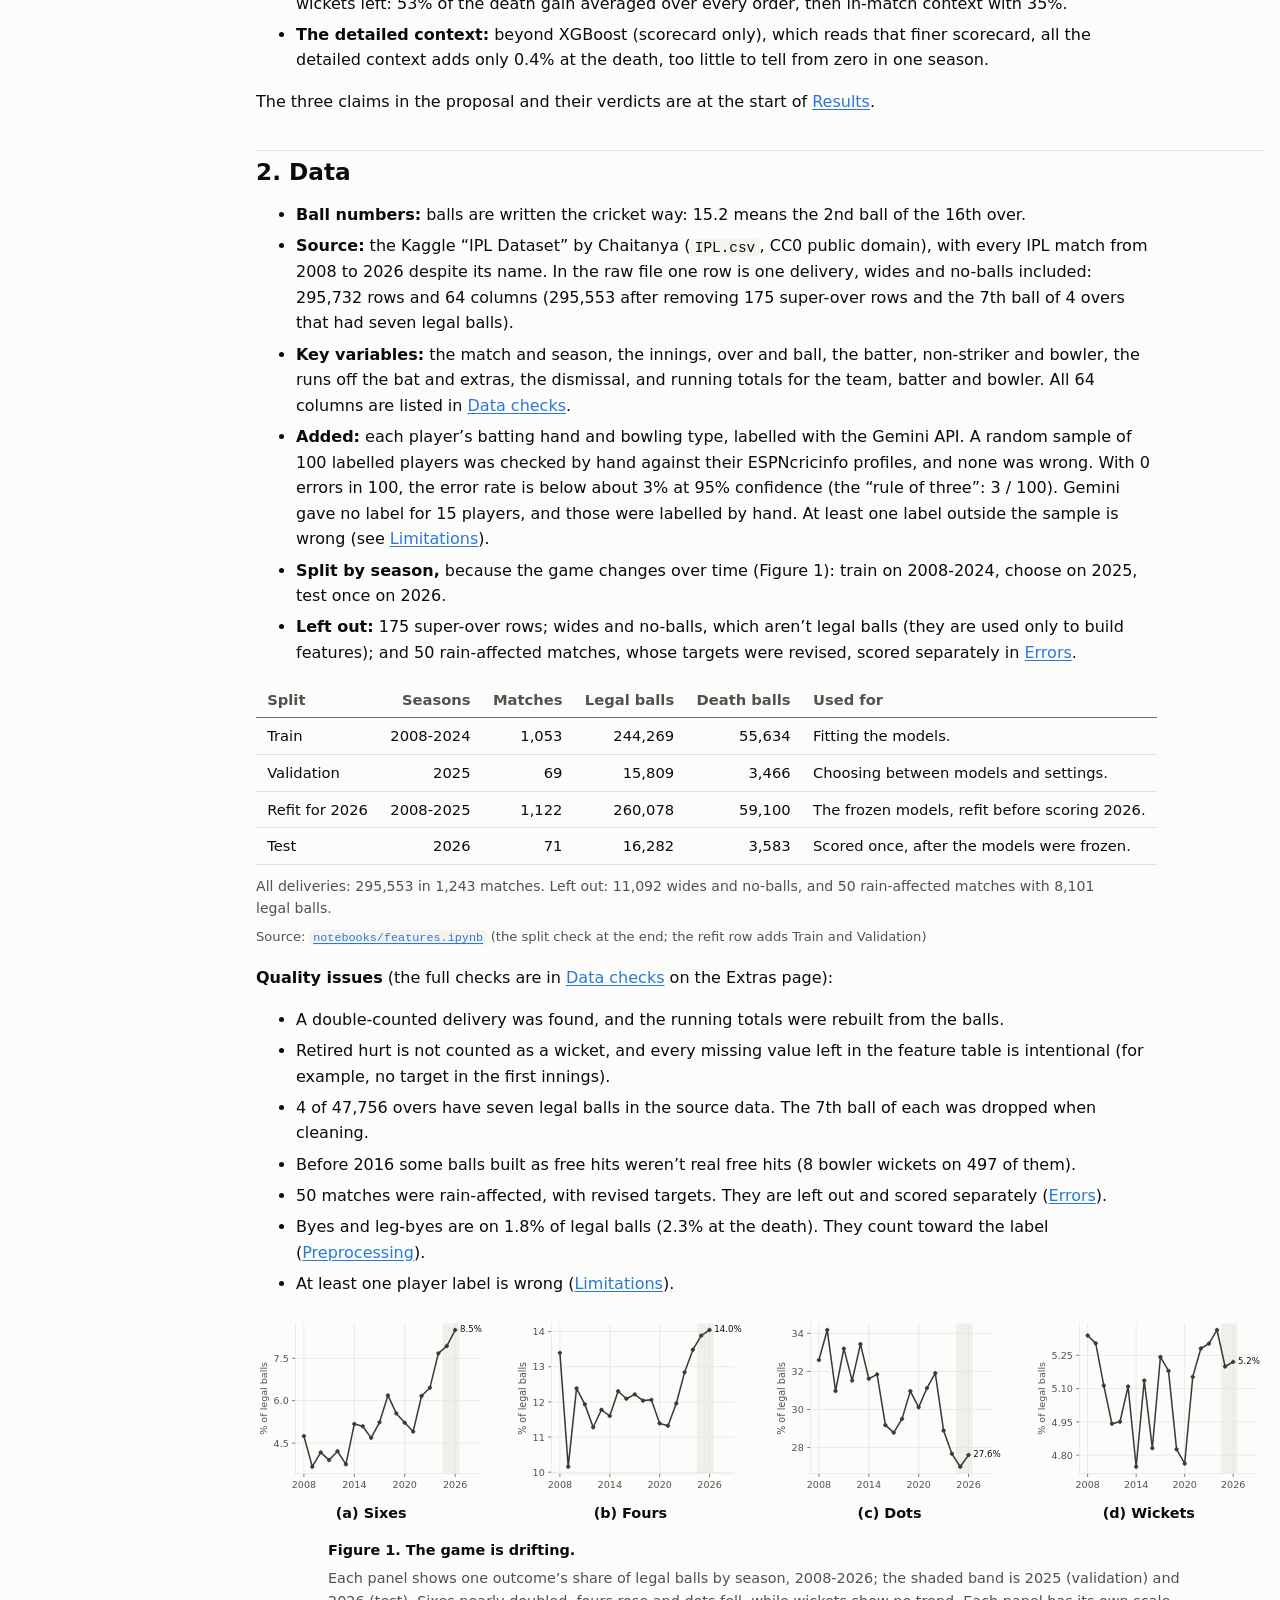
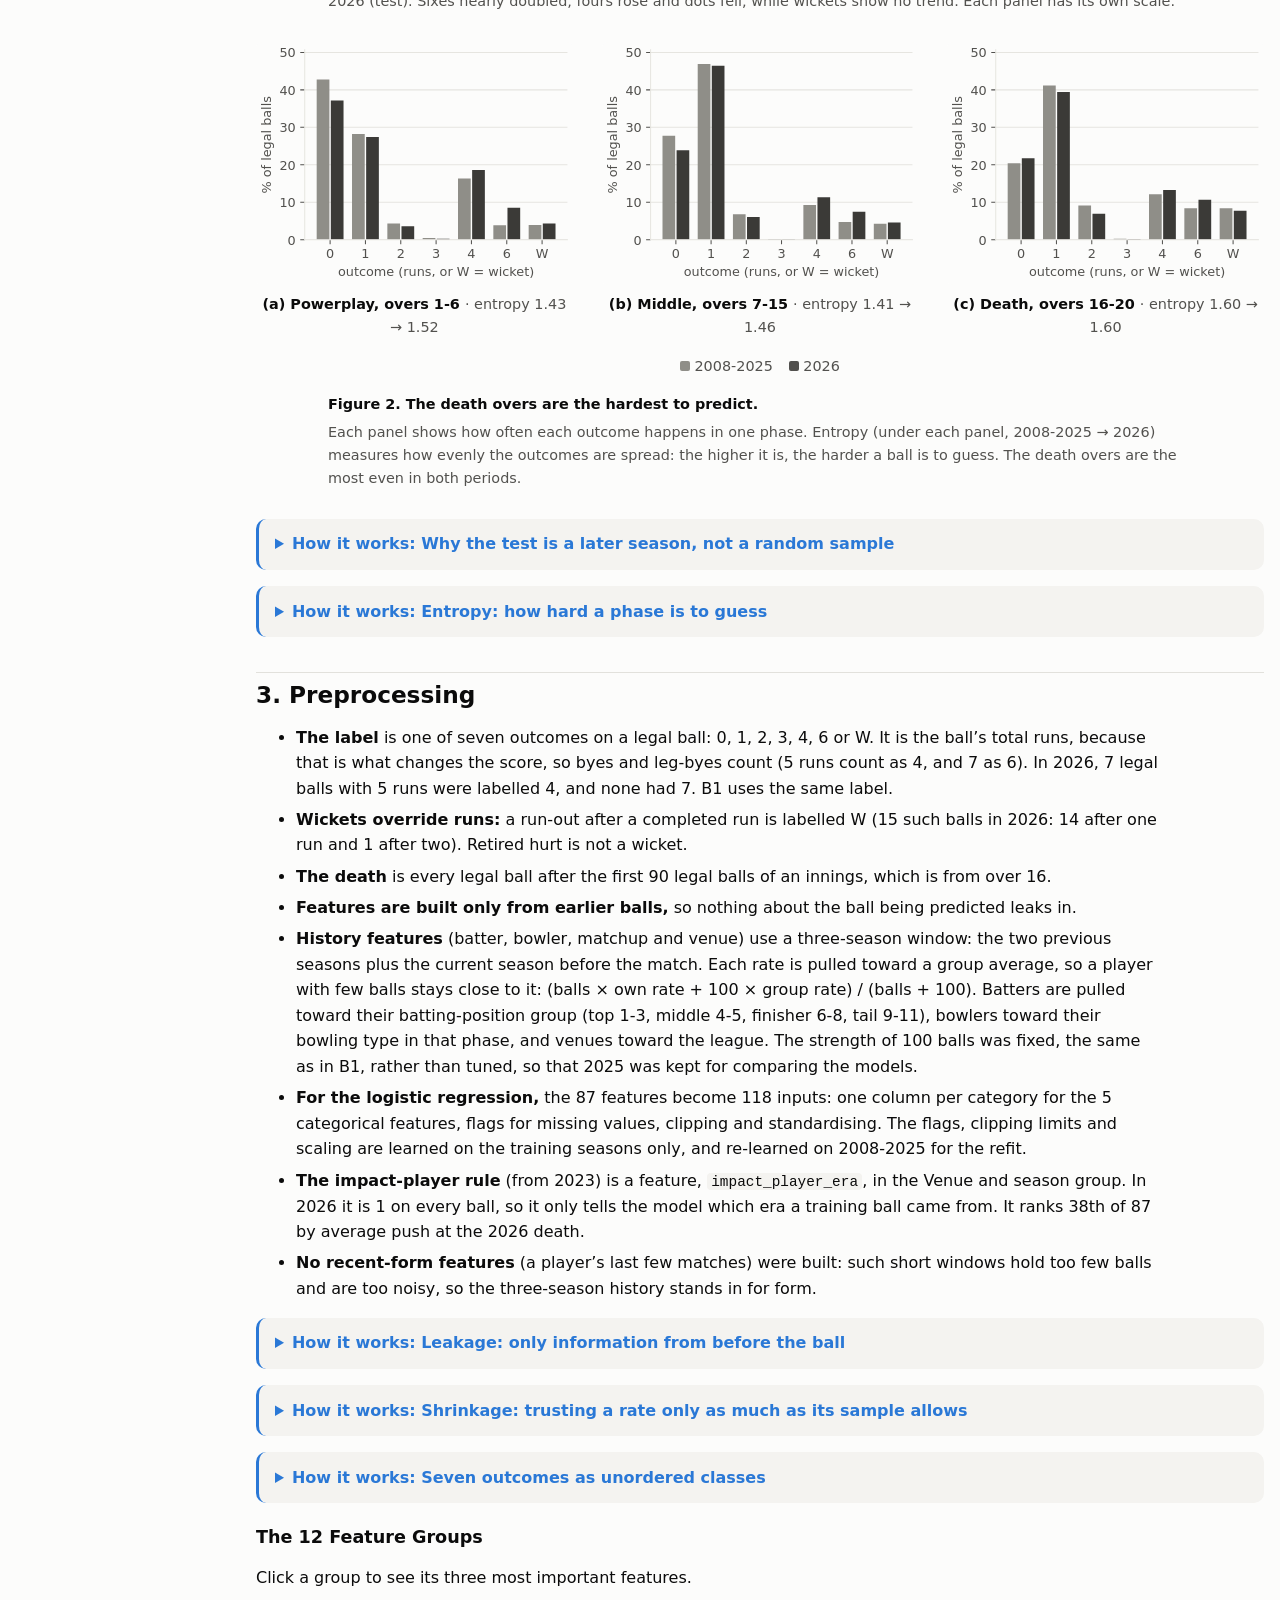
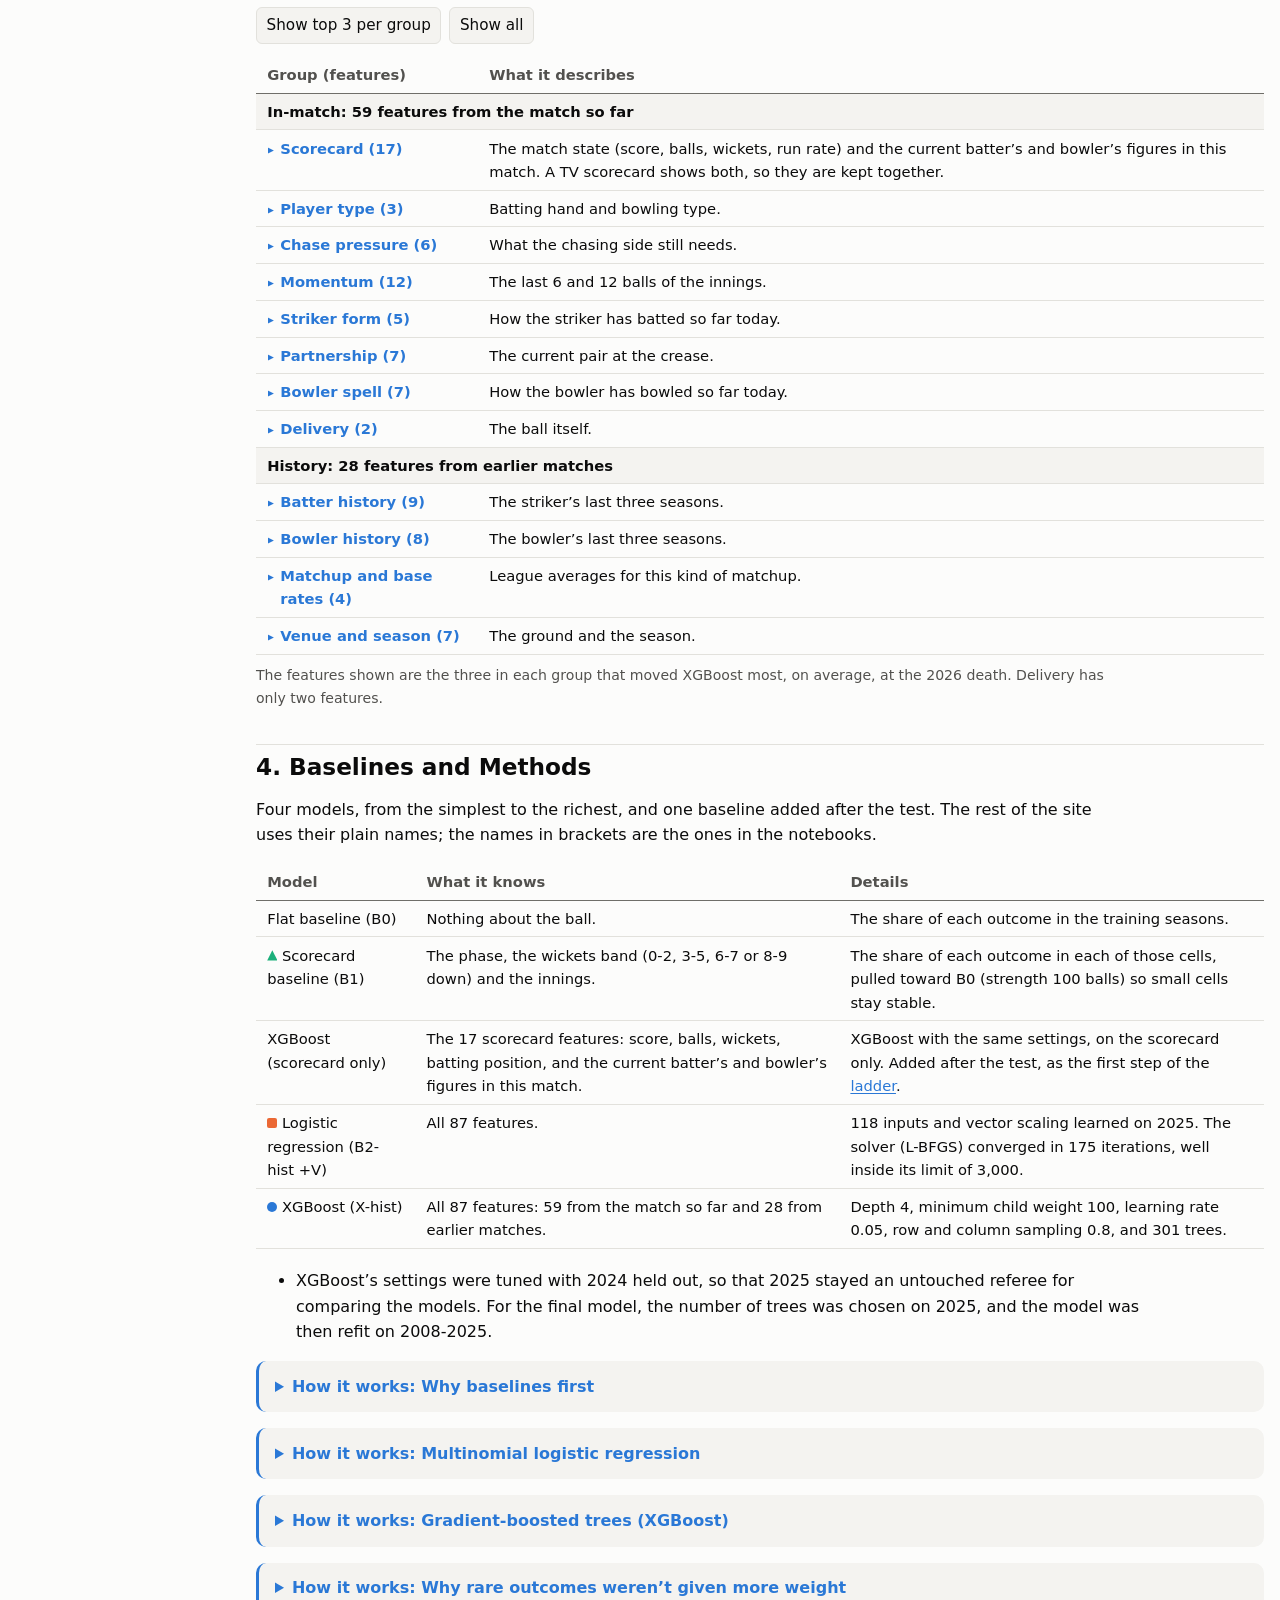
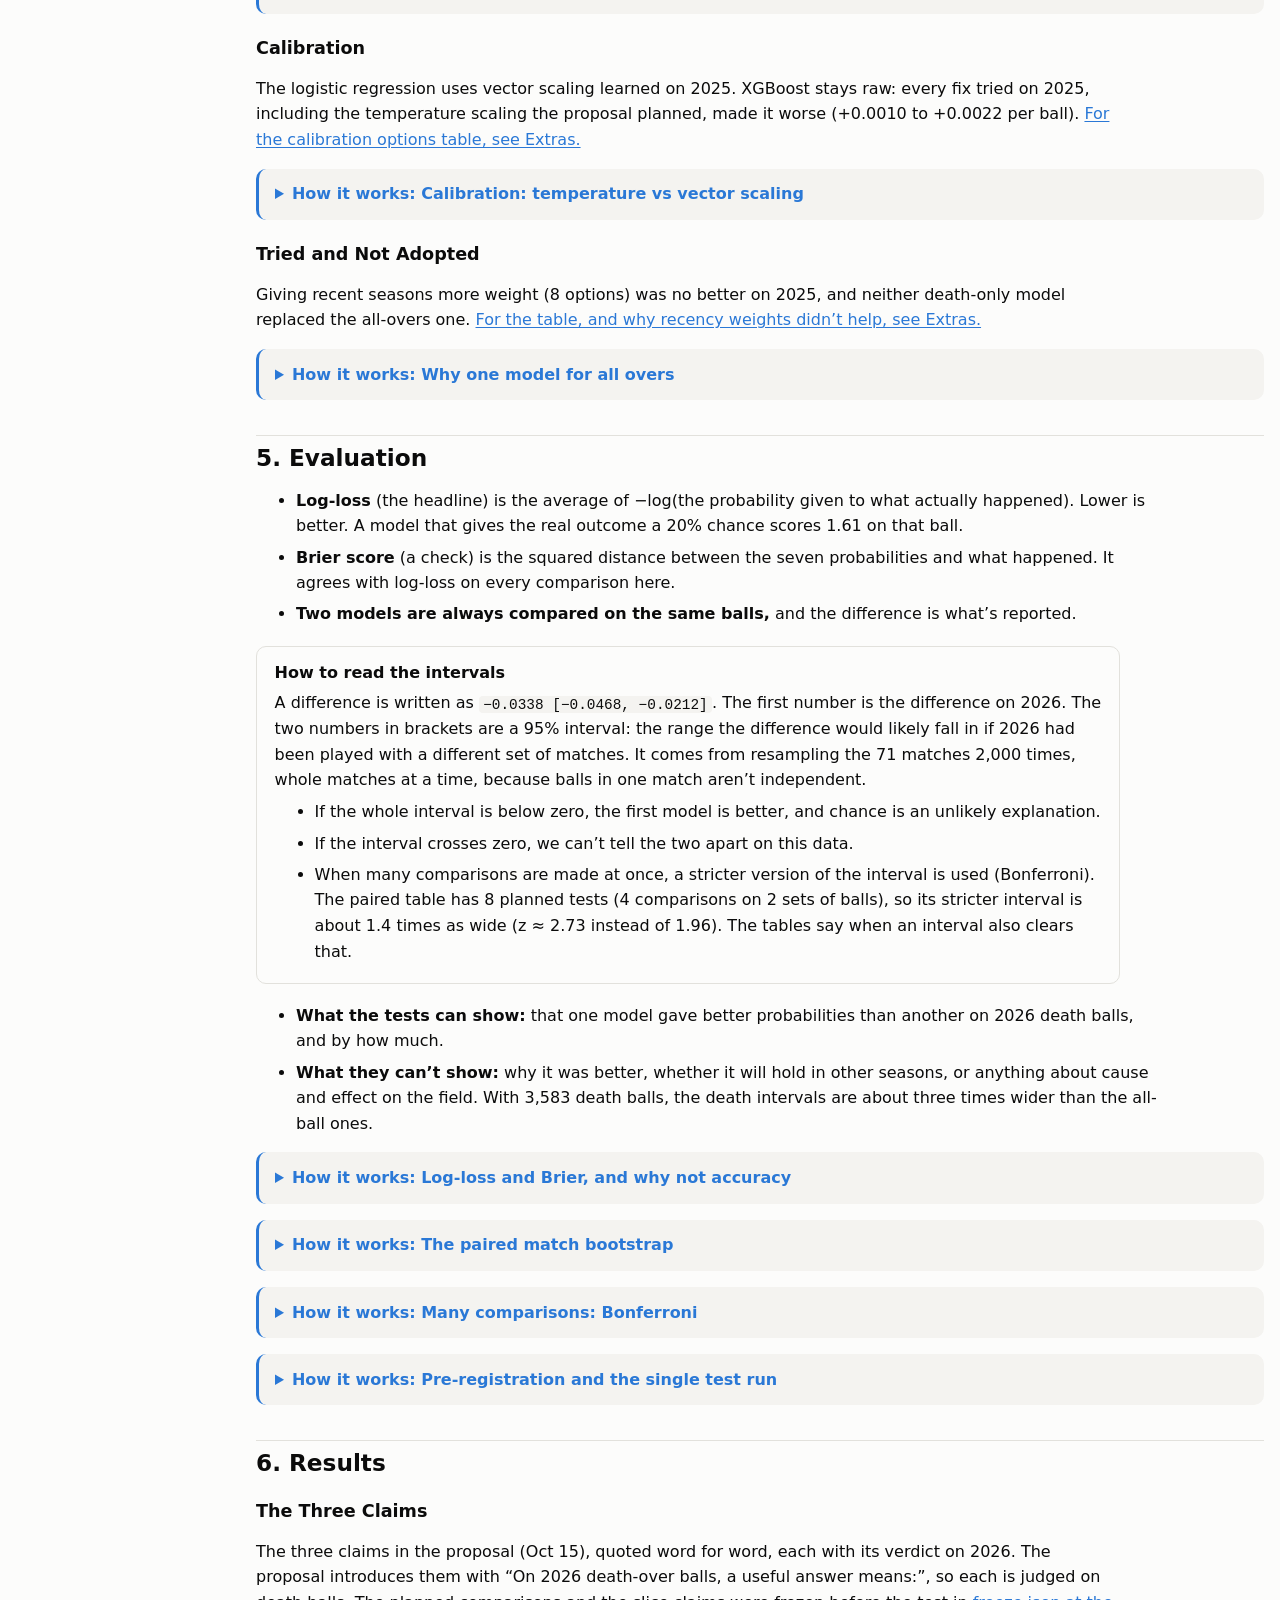
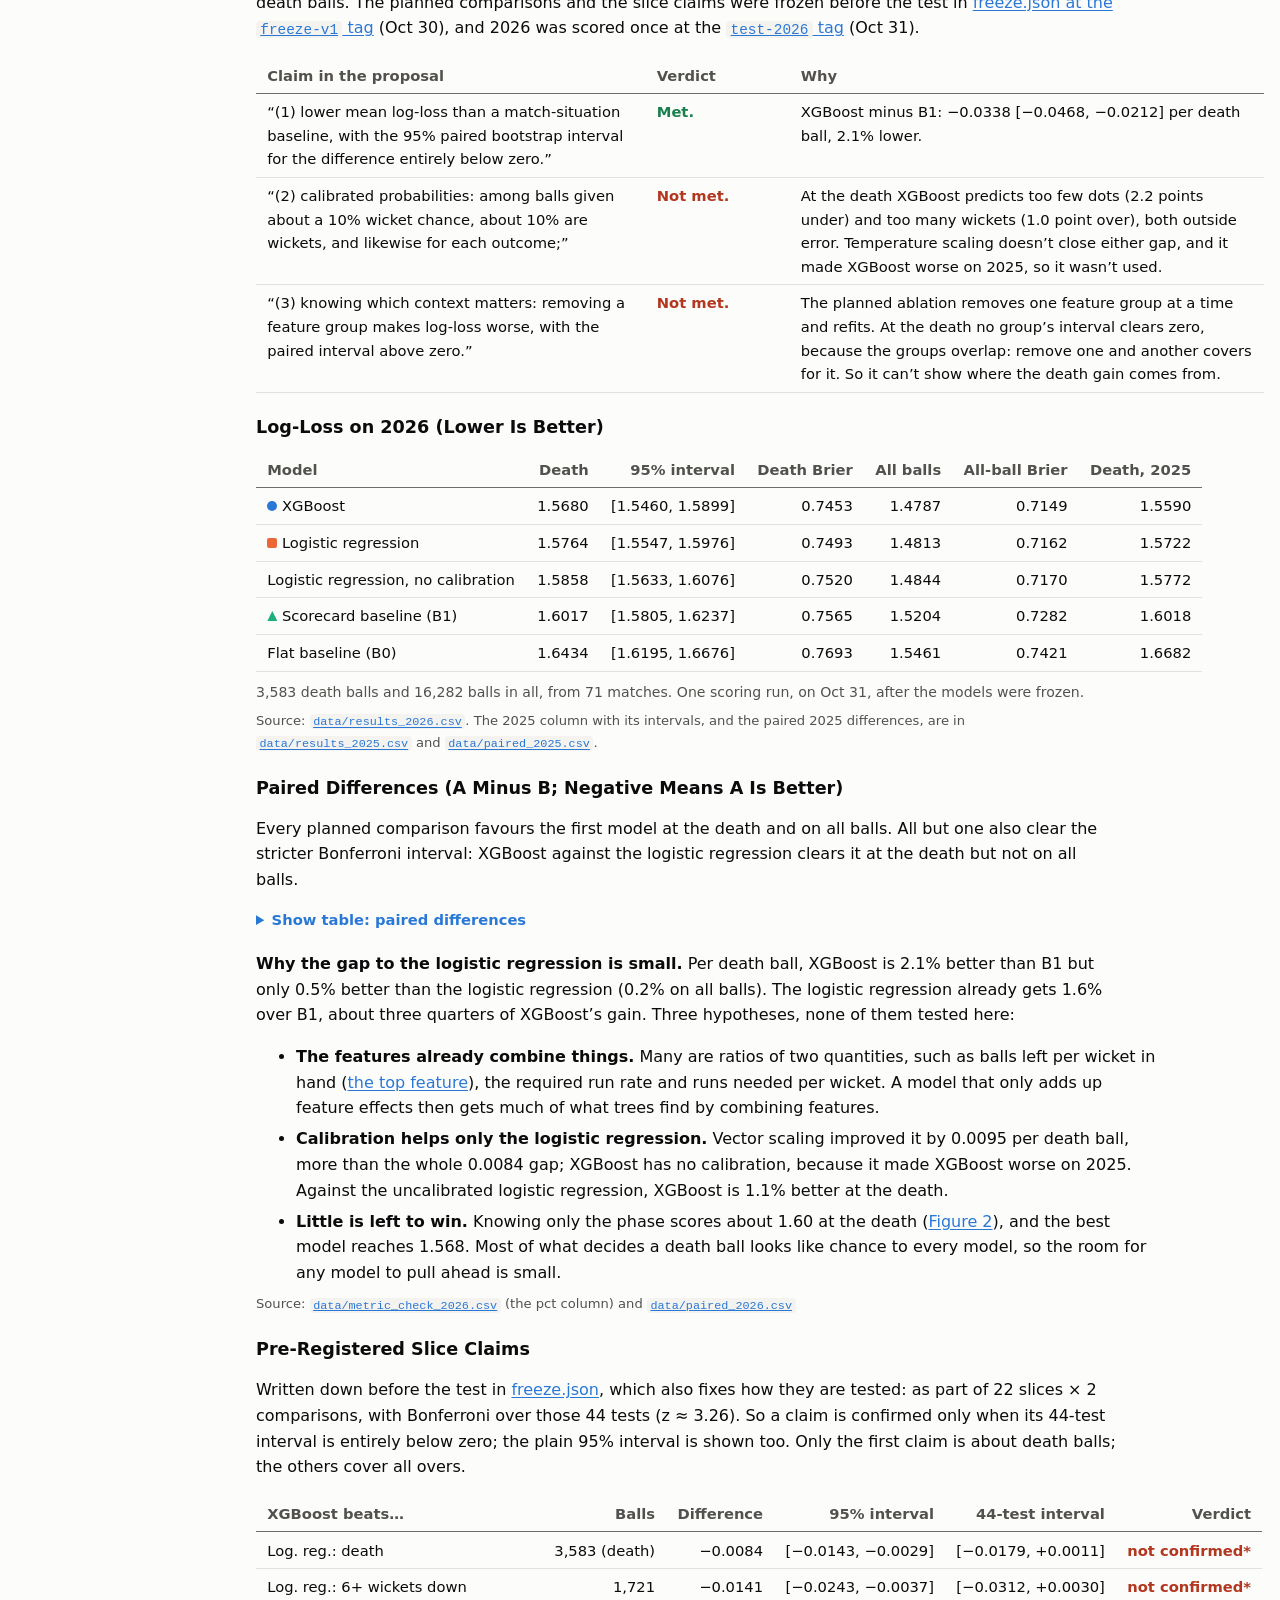
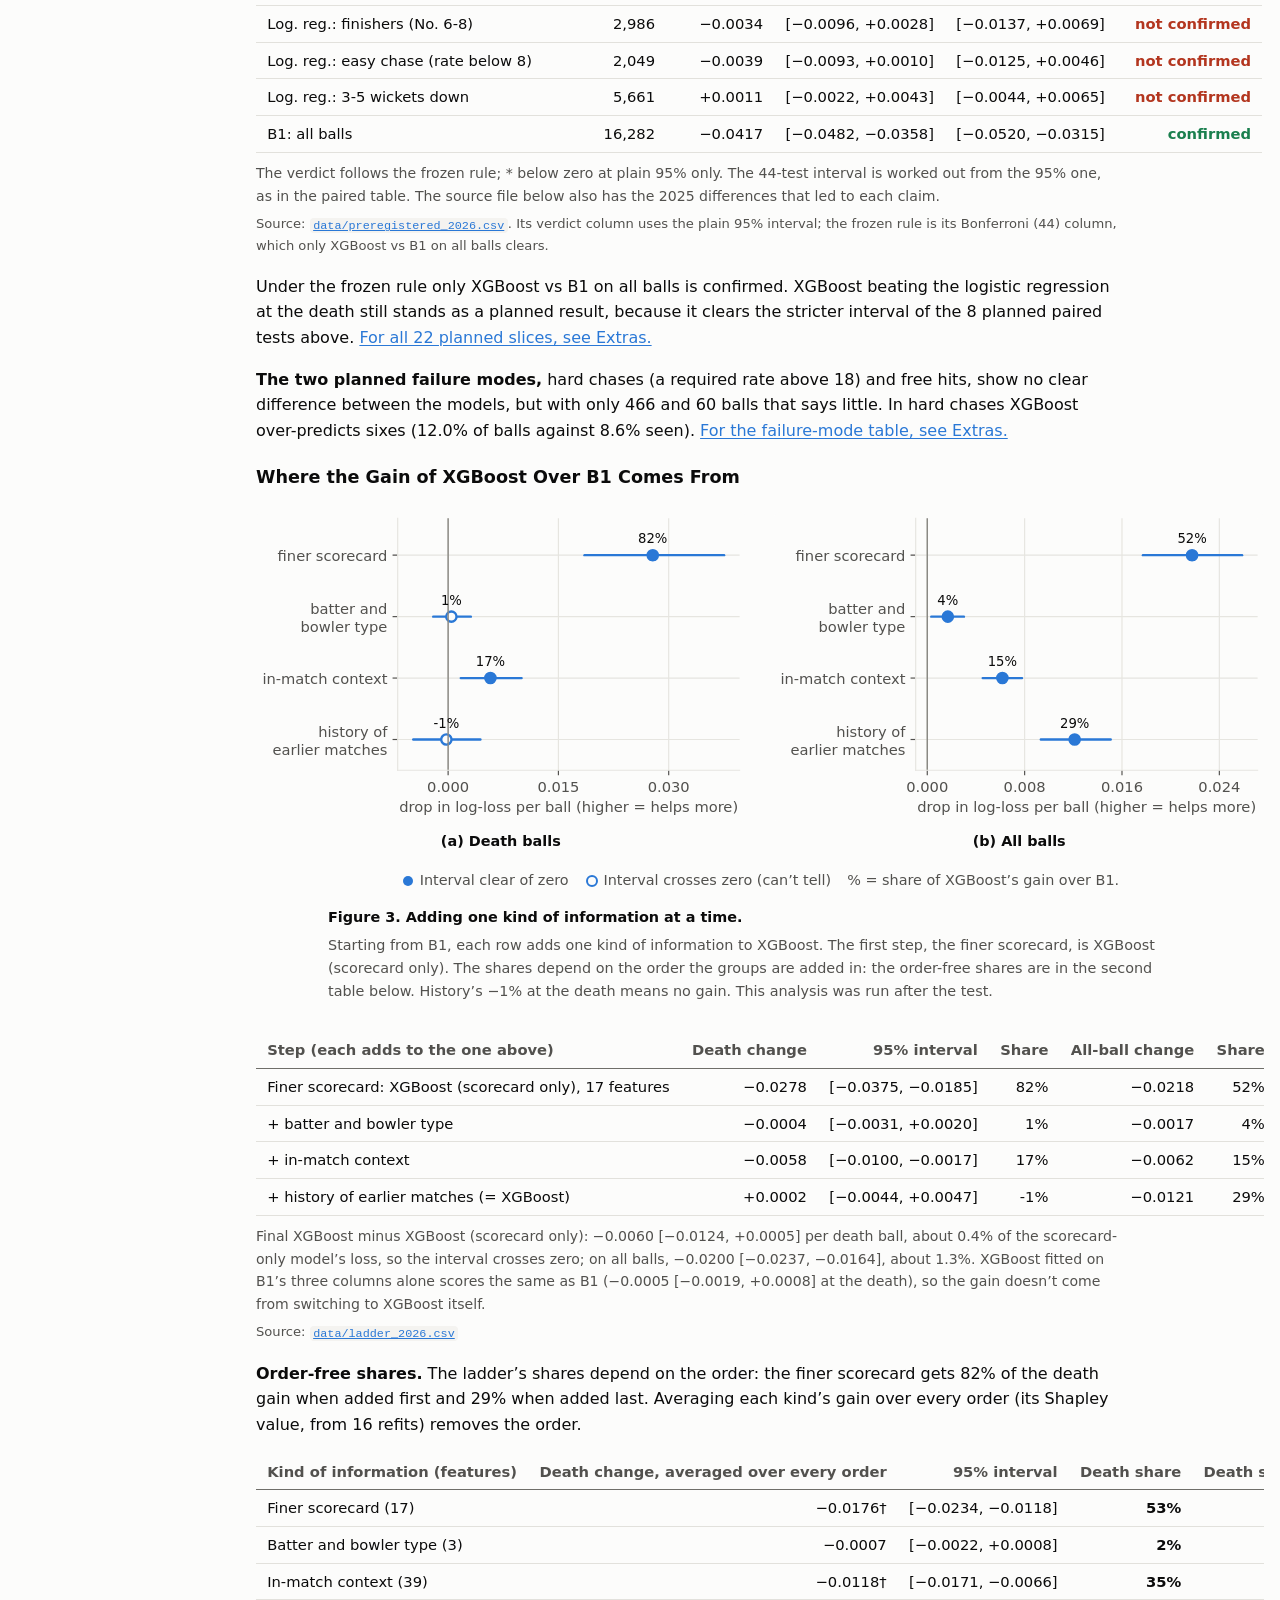
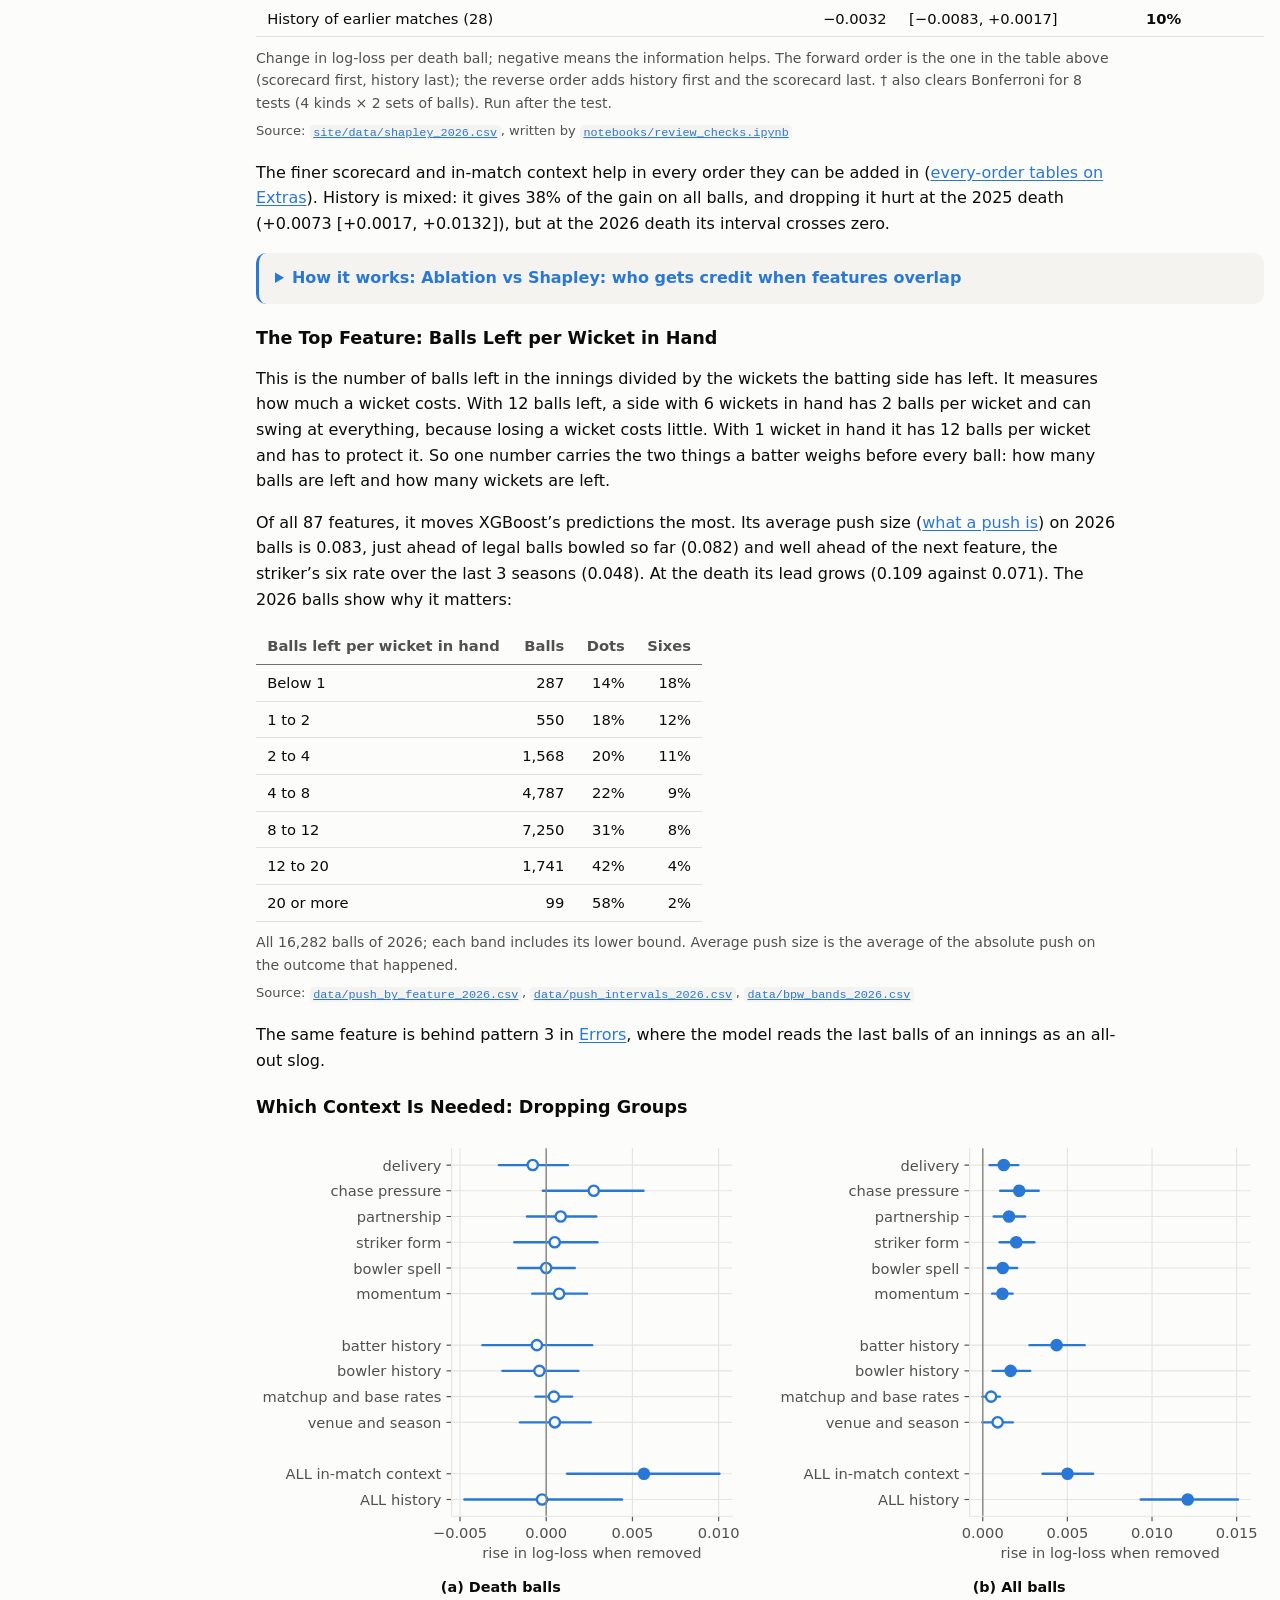
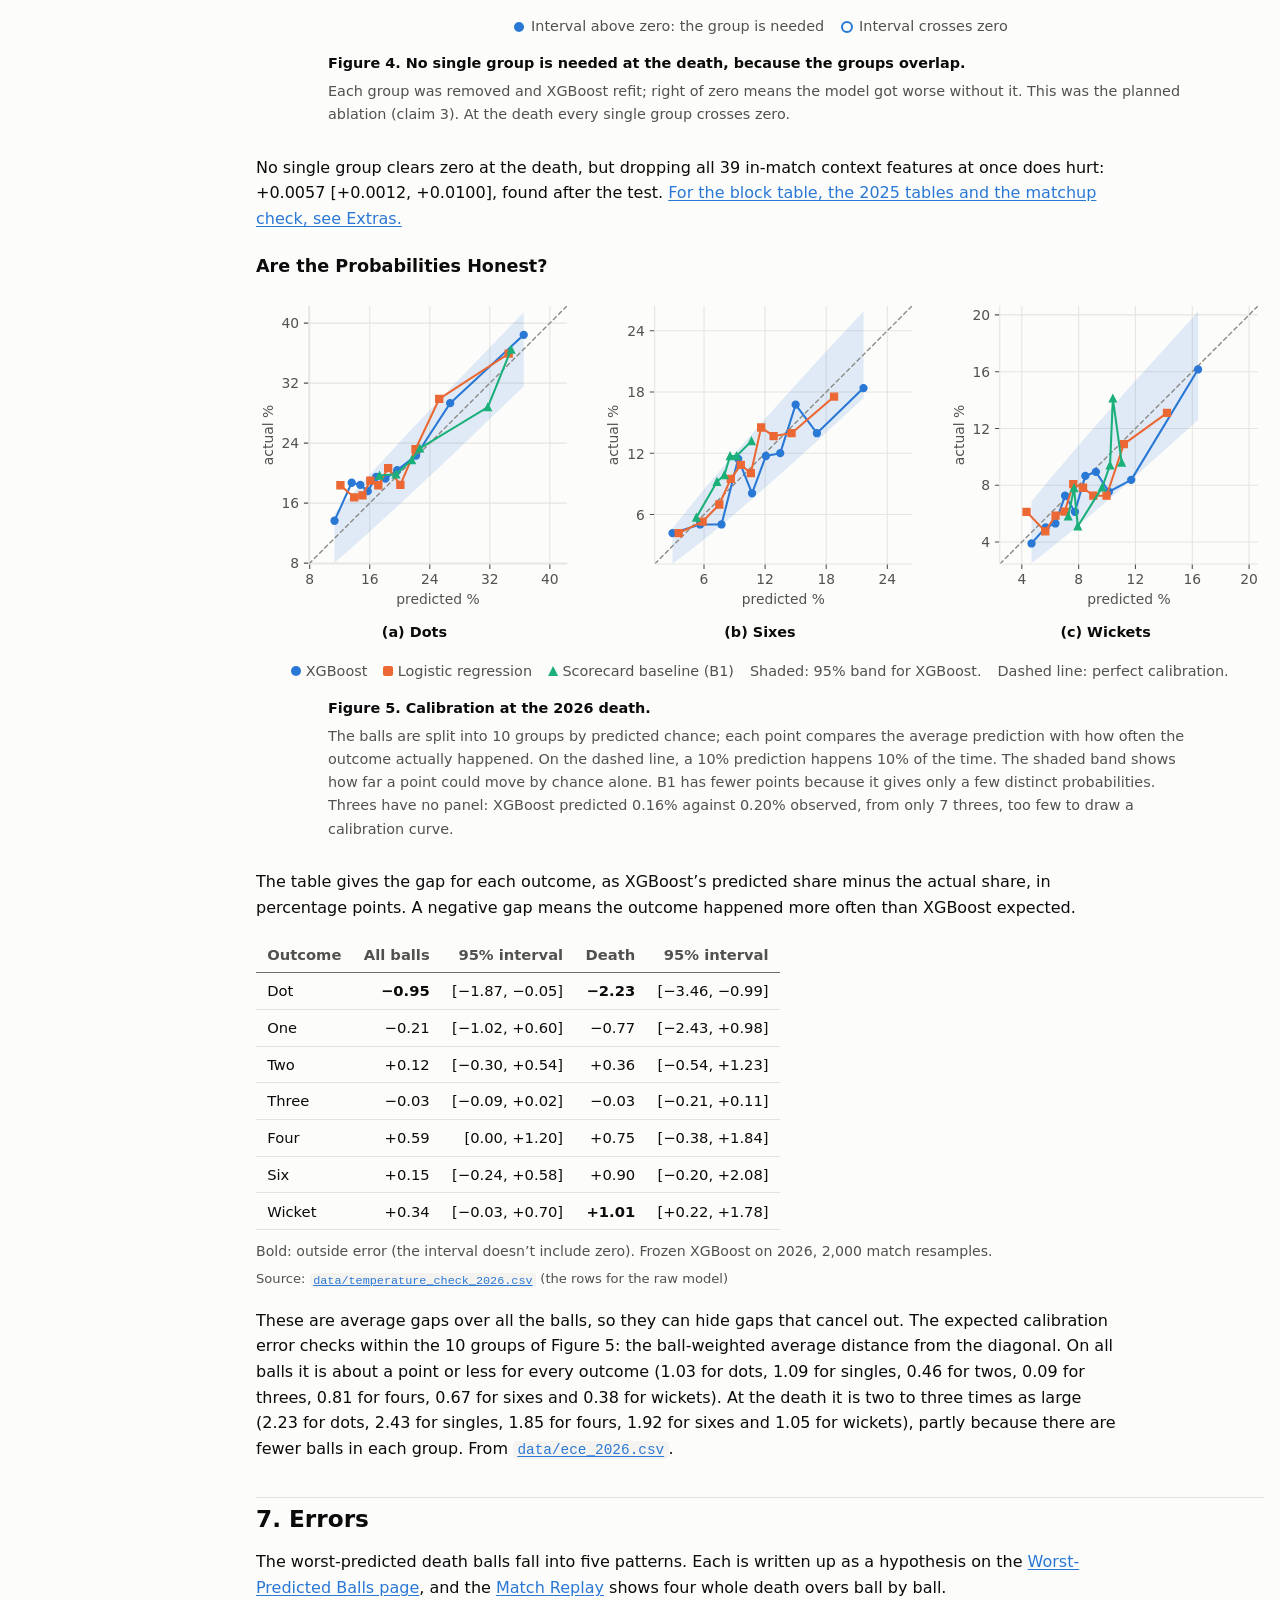
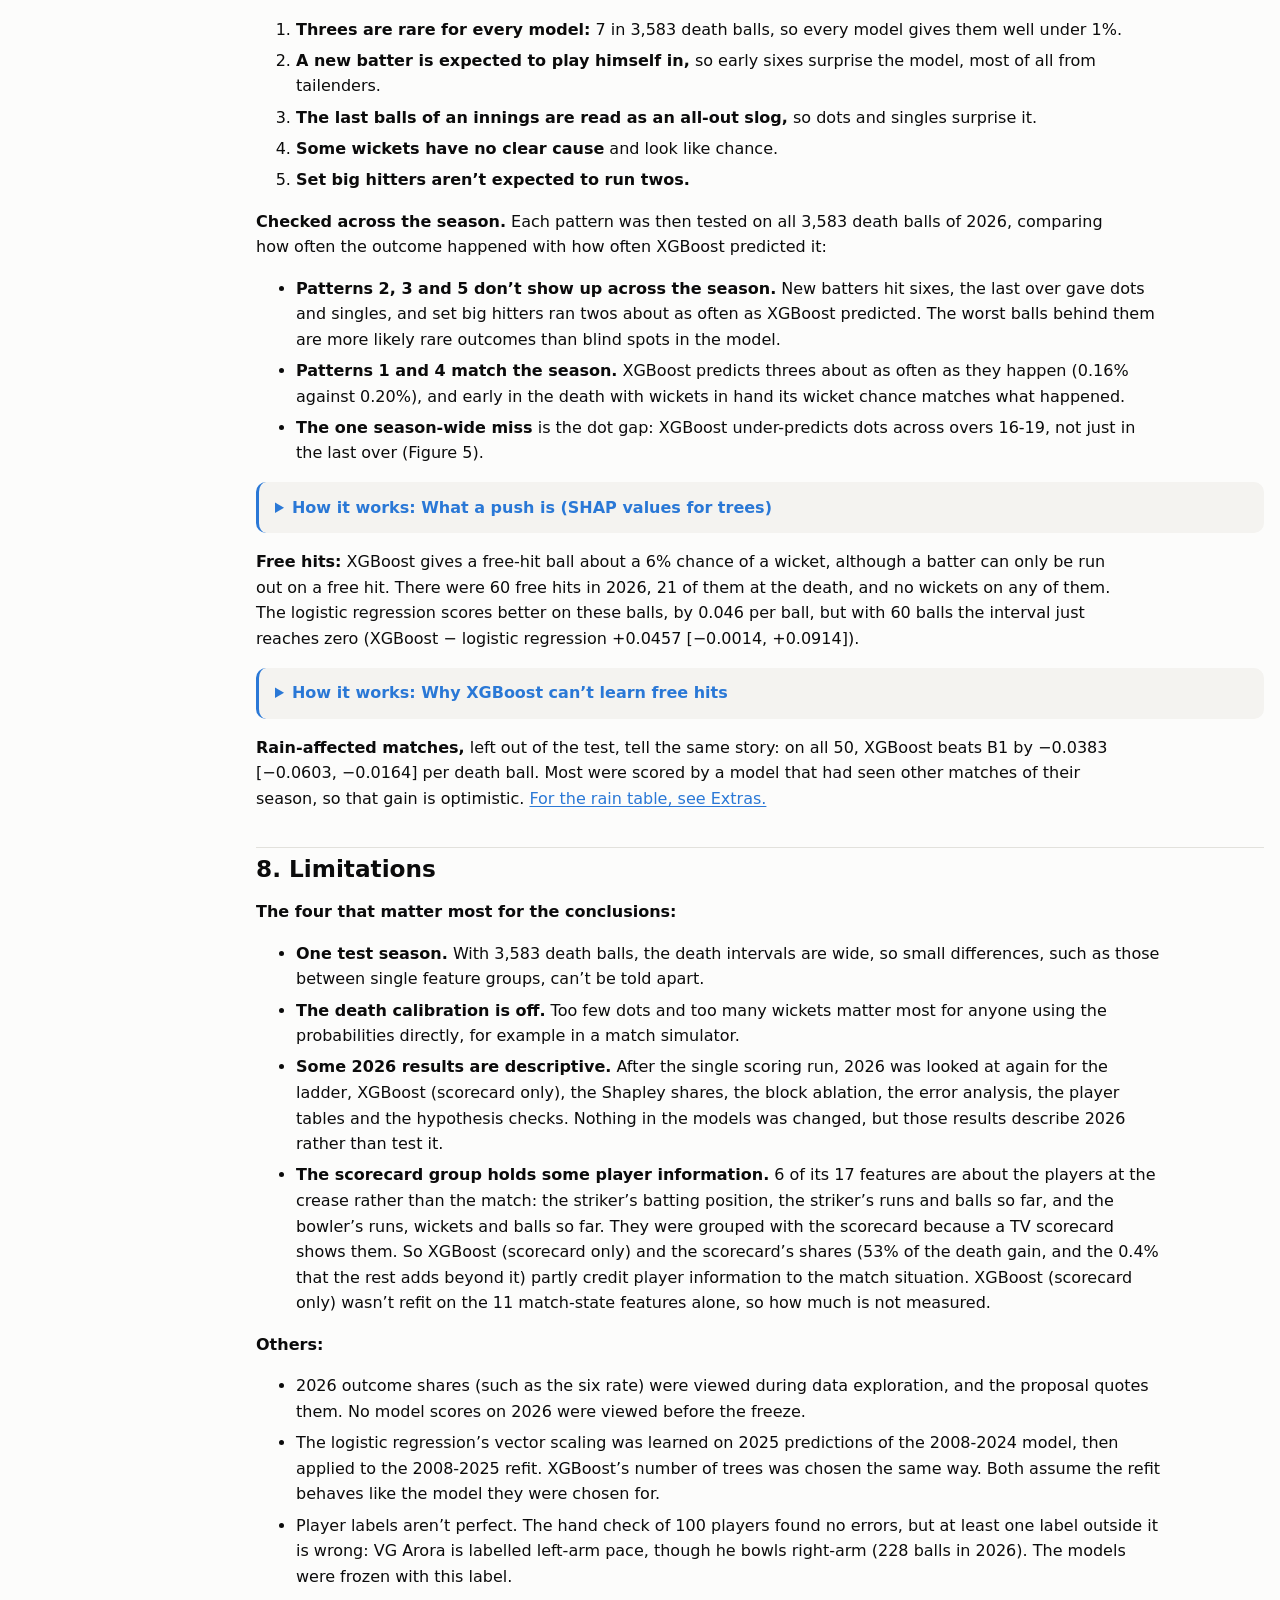
==== commit 6e49536f: "Add the bowler-swap check notebook (restored code, recorded results) The Nov 3 Colab cells were over" ====
--- a/index.html
+++ b/index.html
@@ -379,7 +379,7 @@
   <li>Player labels aren’t perfect. The hand check of 100 players found no errors, but at least one label outside it is wrong: VG Arora is labelled left-arm pace, though he bowls right-arm (228 balls in 2026). The models were frozen with this label.</li>
   <li>Free-hit wickets get about a 6% chance from XGBoost, which is far too high.</li>
   <li>Wides and no-balls aren’t predicted, because they are bowled again (<a href="site/extras.html#data-checks">Data checks</a>).</li>
-  <li>The model barely separates death bowlers. With 54 regular death bowlers swapped onto the same 1,494 chase balls, the middle 80% of their predicted economies lie within 0.52 runs per over. Once the overs each bowler had left at over 17 are counted, the best and worst plans for overs 17-20 differ by a median of only 0.11 runs (38 chases).</li>
+  <li>The model barely separates death bowlers. With 54 regular death bowlers swapped onto the same 1,494 chase balls, the middle 80% of their predicted economies lie within 0.52 runs per over. Once the overs each bowler had left at over 17 are counted, the best and worst plans for overs 17-20 differ by a median of only 0.11 runs (38 chases). <a href="https://github.com/arjunnamburi/ml_death_overs_ipl/blob/main/notebooks/bowler_swap_check.ipynb">The check is in <code>bowler_swap_check.ipynb</code>.</a></li>
   <li>The close-chase replay ends in a tie that KKR won in a super over, which isn’t in the ball-by-ball data.</li>
   <li>The four replay matches were picked by a fixed rule written on Nov 4. By then some whole-match results on all balls had been seen (the most and least predictable matches, and one match suggested during the error analysis), but no per-match death result had been looked at.</li>
 </ul>
